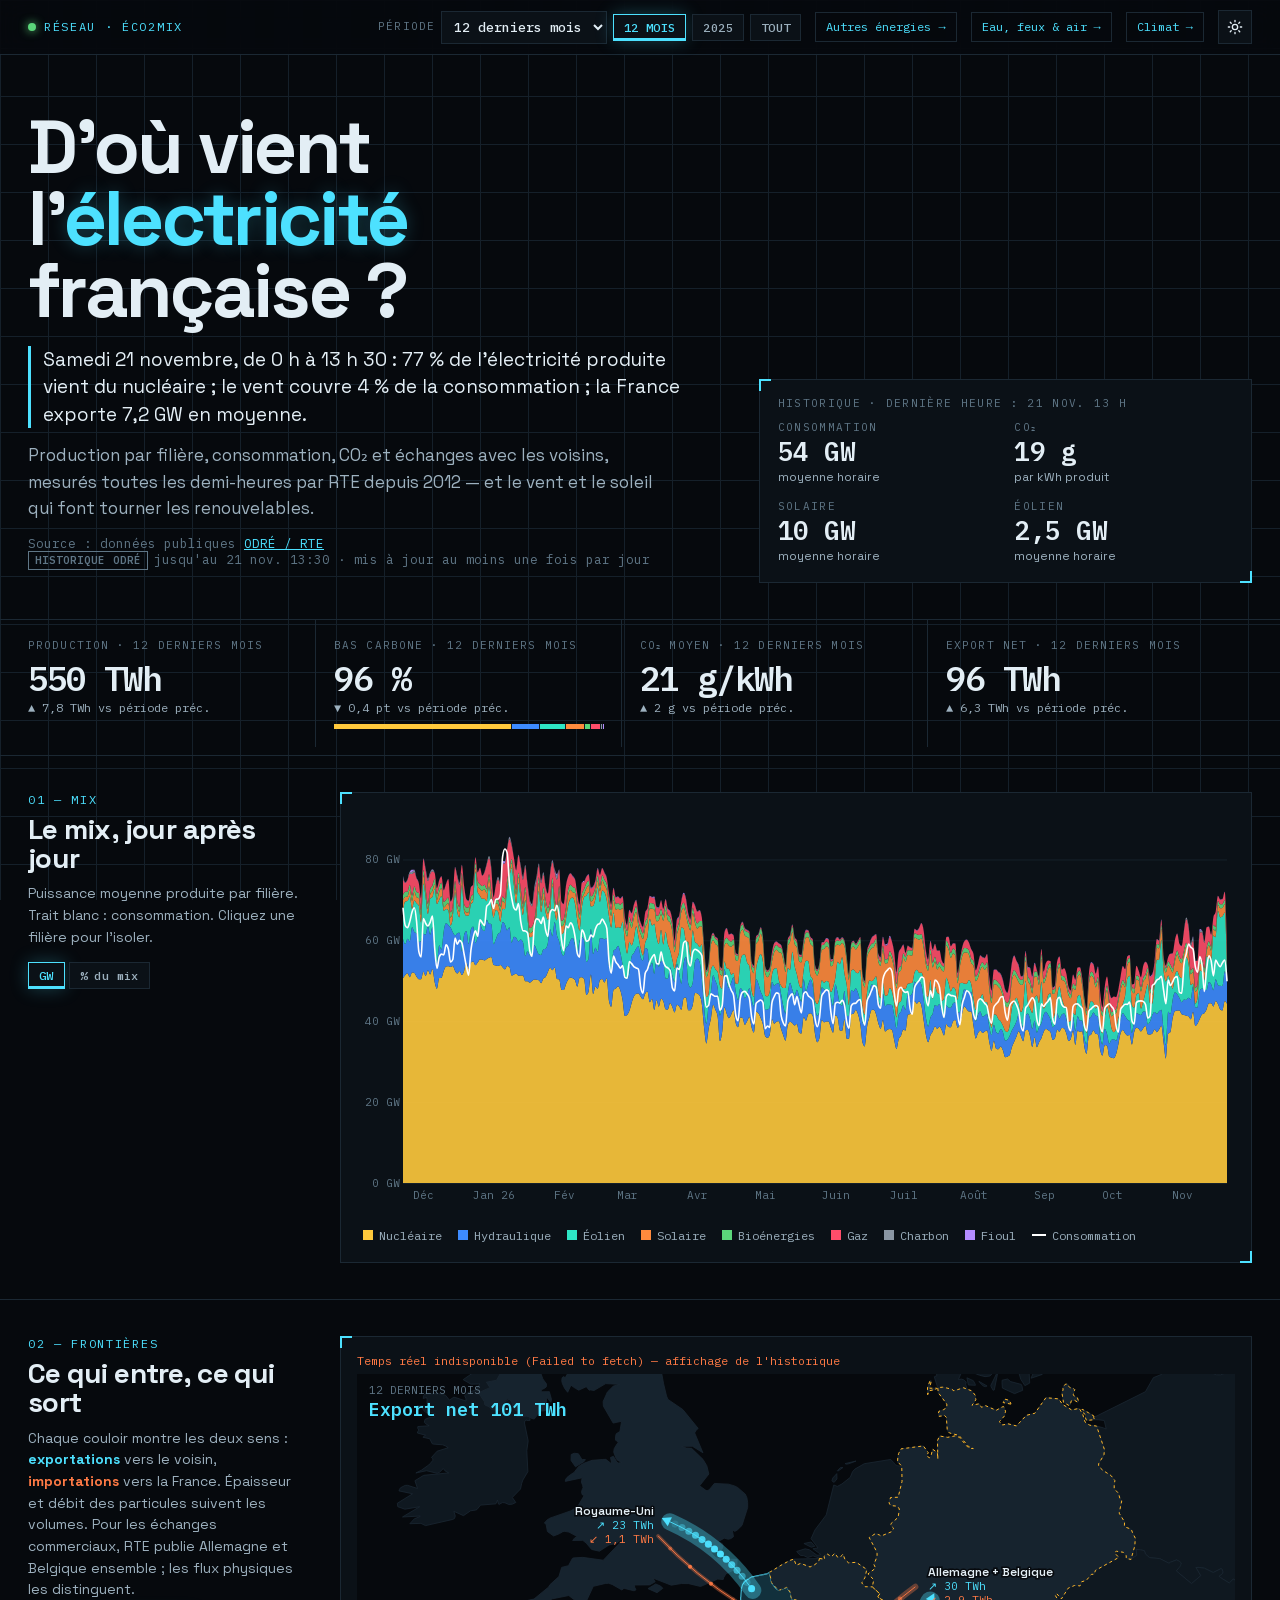
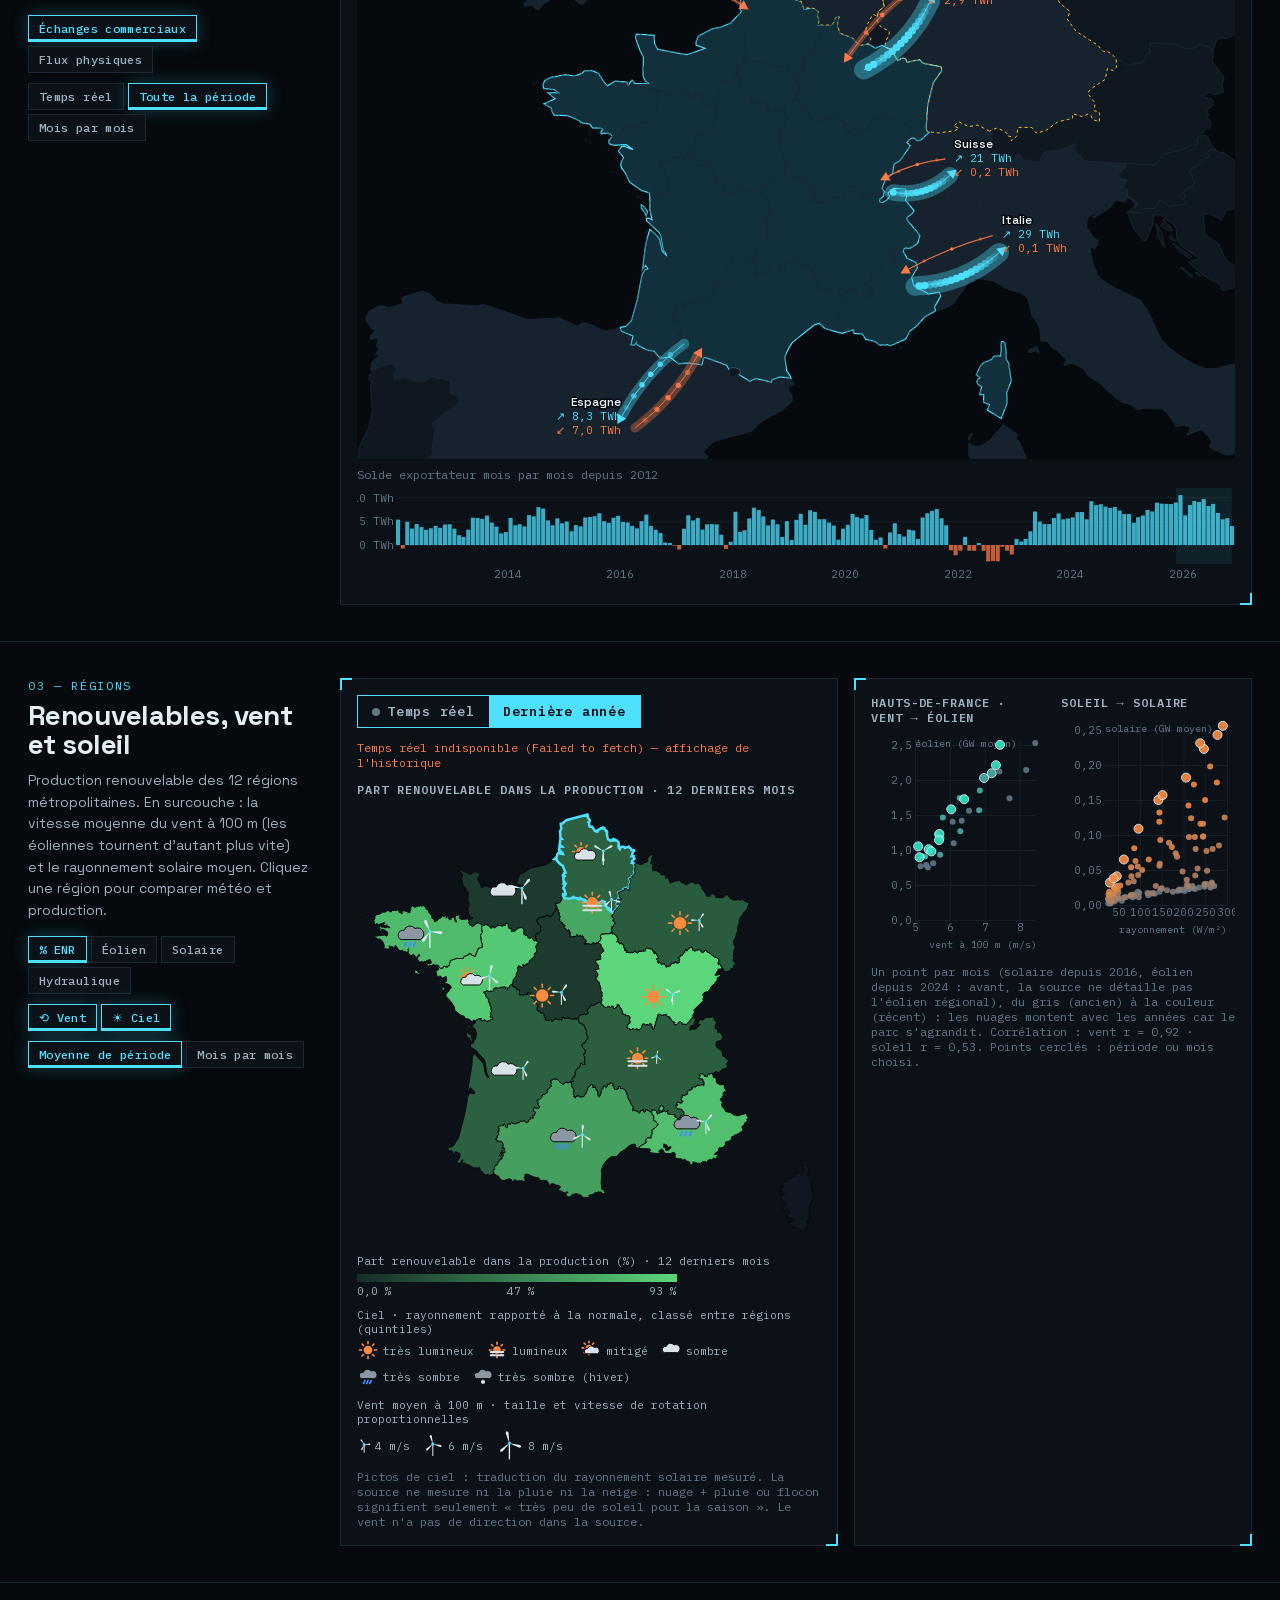
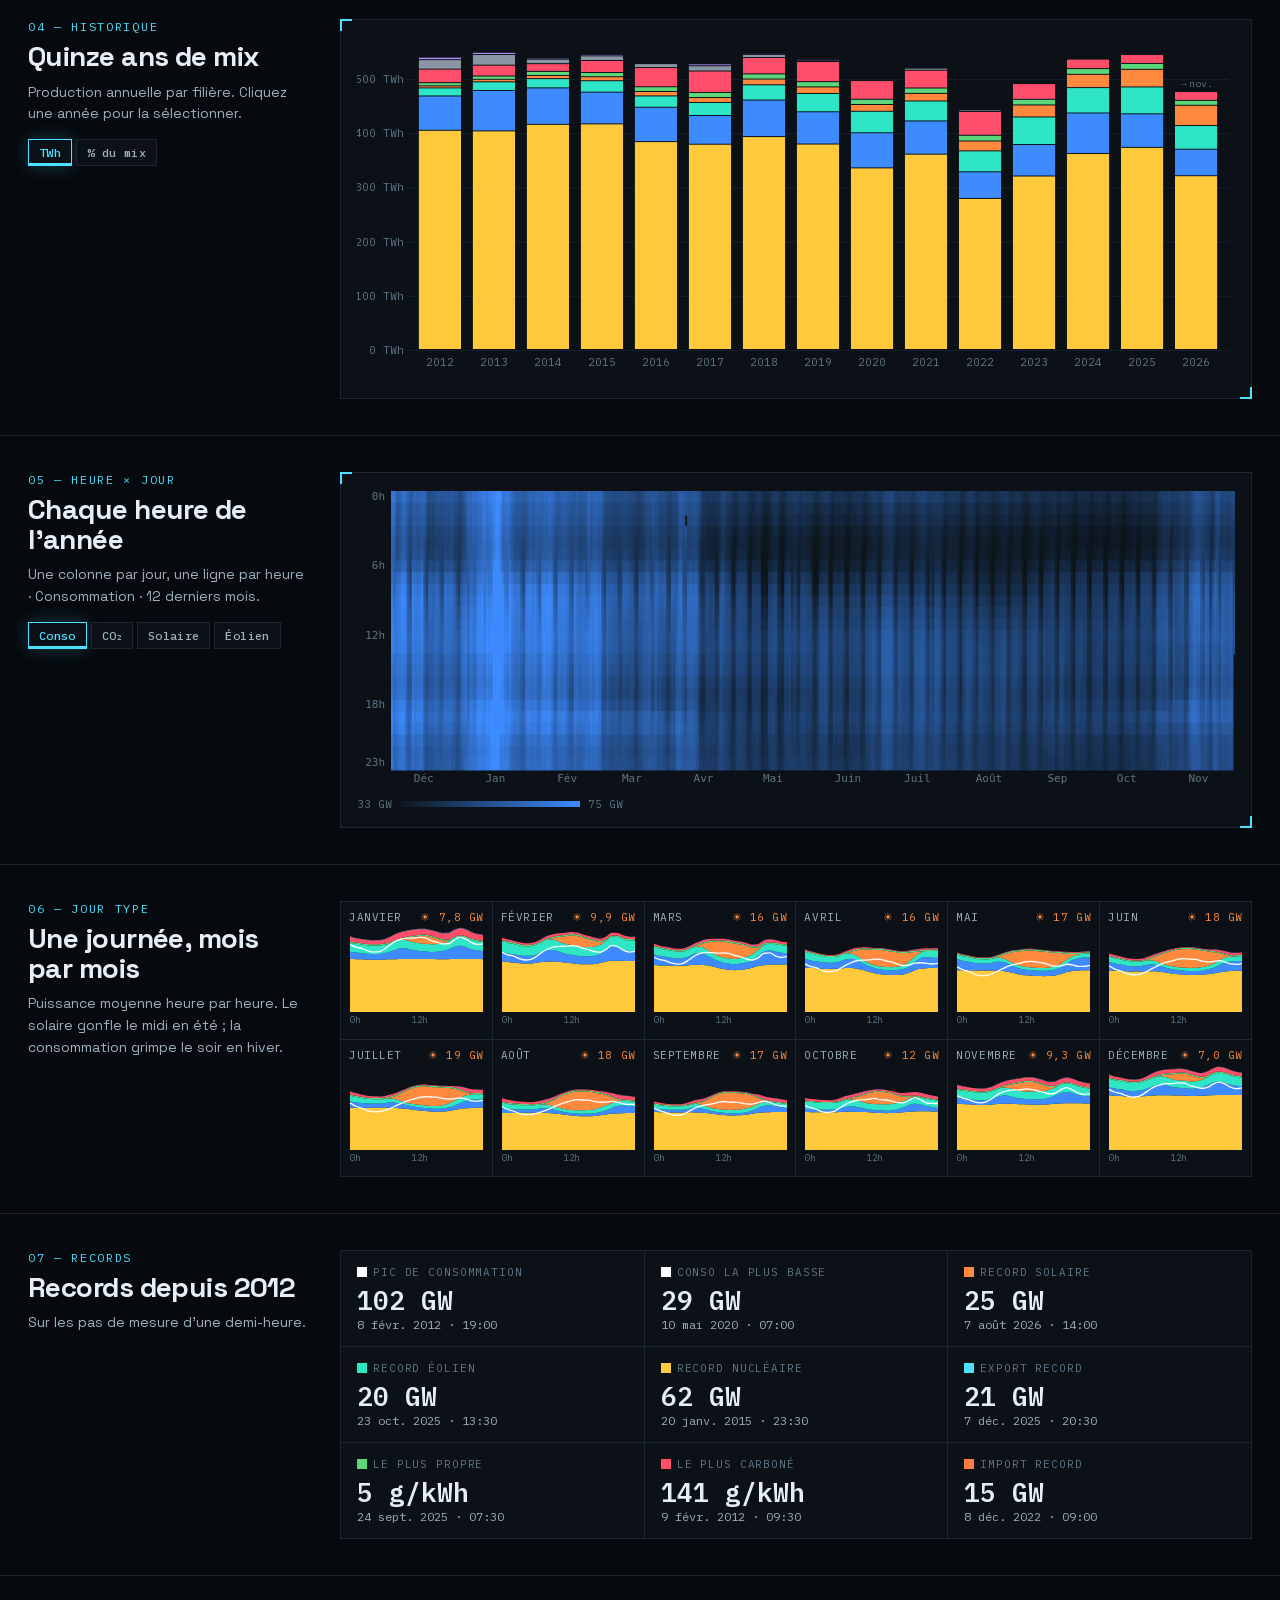
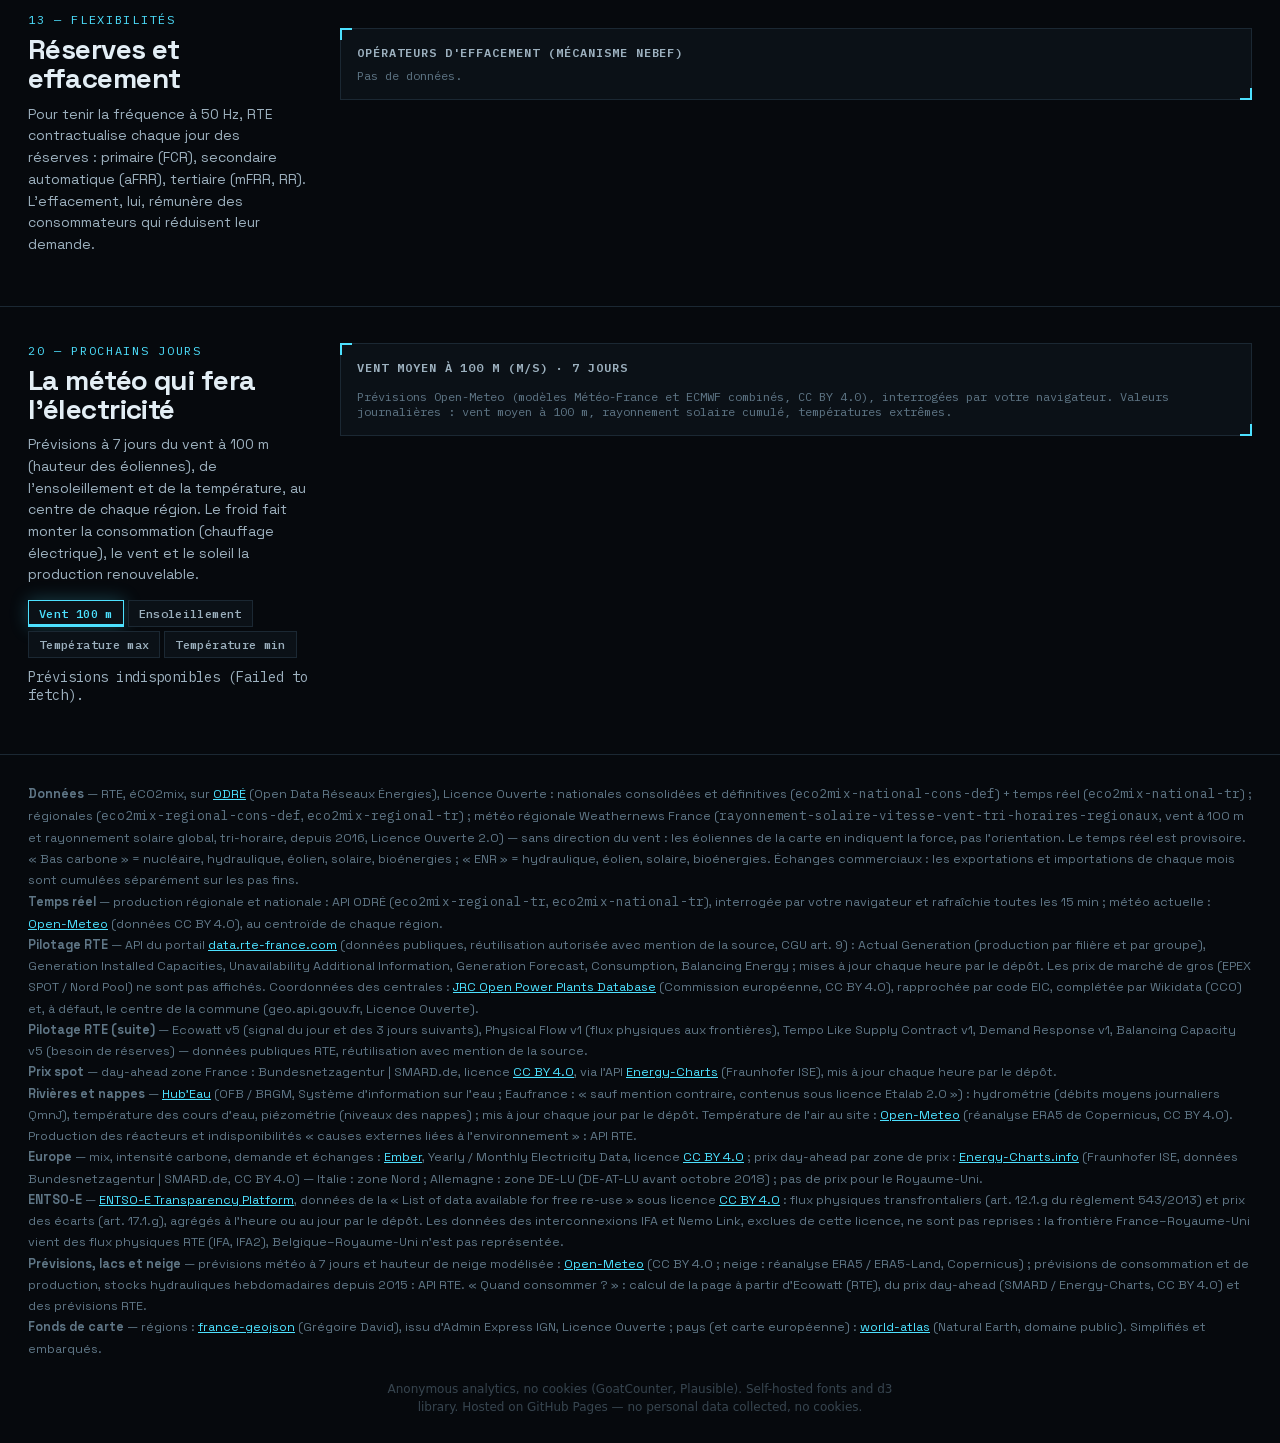
==== site/index.html @ 145f1bc2 "Données mises à jour (2026-11-21 13:37 UTC)" ====
<!doctype html>
<html lang="fr" data-theme="dark">
<head>
<meta charset="utf-8">
<meta name="viewport" content="width=device-width, initial-scale=1">
<title>Réseau électrique français</title>
<link rel="icon" href="favicon.svg" type="image/svg+xml">
<script src="vendor/d3.min.js"></script>
<script src="data.js?v=7fe26749be"></script>
<script src="geo.js"></script>
<script src="rte.js"></script>
<script src="prices.js"></script>
<script src="hubeau.js"></script>
<script src="europe.js"></script>
<script src="geo_europe.js"></script>
<script src="entsoe.js"></script>
<style>
/* Direction : salle de contrôle — sombre par défaut, accents lumineux, chiffres en mono */
:root, :root[data-theme="dark"] {
  color-scheme: dark;
  --bg: #06090d; --panel: #0b1117; --panel-2: #101921; --line: #1b2833; --grid: #15202a;
  --text: #e3eef5; --text-2: #9db1bf; --muted: #5f7686; --accent: #4de1ff; --accent-2: #ffb627;
  --exp: #4de1ff; --imp: #ff7a45; --glow: 0 0 18px rgba(77,225,255,.25);
  --land: #0f1820; --land-hi: #16232e; --france: #12303c; --sea: #06090d;
  --f-nucleaire: #ffc93c; --f-hydraulique: #3d8bff; --f-eolien: #2ee6c5; --f-solaire: #ff8a3d;
  --f-bioenergies: #5bd67a; --f-gaz: #ff4d6a; --f-charbon: #8a96a3; --f-fioul: #b48cff;
  --conso: #ffffff; --hm-0: #0d151c; --ok: #5bd67a; --cloud: #d9e2e8; --cloud-dark: #8b97a3;
}
:root[data-theme="light"] {
  color-scheme: light;
  --bg: #eef2f5; --panel: #ffffff; --panel-2: #f4f7f9; --line: #d3dce3; --grid: #e4eaef;
  --text: #0b1720; --text-2: #3b5162; --muted: #6f8597; --accent: #0077b6; --accent-2: #b97400;
  --exp: #0077b6; --imp: #d4541c; --glow: none;
  --land: #e3e9ee; --land-hi: #d6dfe6; --france: #cfe6f1; --sea: #eef2f5;
  --f-nucleaire: #d9a300; --f-hydraulique: #2563c9; --f-eolien: #11a58b; --f-solaire: #e8692a;
  --f-bioenergies: #2f9e55; --f-gaz: #d63a50; --f-charbon: #4b545c; --f-fioul: #8457c9;
  --conso: #0b1720; --hm-0: #f1f4f6; --ok: #2f9e55; --cloud: #8fa1ae; --cloud-dark: #56636e;
}
* { box-sizing: border-box; }
html { -webkit-text-size-adjust: 100%; }
body { margin: 0; background: var(--bg); color: var(--text); font: 15px/1.55 "Space Grotesk", system-ui, sans-serif;
  background-image: linear-gradient(var(--grid) 1px, transparent 1px), linear-gradient(90deg, var(--grid) 1px, transparent 1px);
  background-size: 48px 48px; background-attachment: fixed; }
.mono, .num { font-family: "IBM Plex Mono", ui-monospace, monospace; font-variant-numeric: tabular-nums; }
button { font: inherit; color: inherit; }
a { color: var(--accent); }

/* Barre de commande */
.bar { position: sticky; top: 0; z-index: 30; display: flex; align-items: center; gap: 14px; flex-wrap: wrap; padding: 10px 28px;
  background: color-mix(in srgb, var(--bg) 86%, transparent); backdrop-filter: blur(12px); border-bottom: 1px solid var(--line); }
.brand { font-family: "IBM Plex Mono", monospace; font-size: 12px; letter-spacing: .14em; text-transform: uppercase; color: var(--accent); display: flex; align-items: center; gap: 8px; margin-right: auto; }
.brand .dot { width: 8px; height: 8px; border-radius: 50%; background: var(--ok); box-shadow: 0 0 10px var(--ok); animation: pulse 2s infinite; }
@keyframes pulse { 50% { opacity: .35; } }
.ctl { display: flex; align-items: center; gap: 6px; flex-wrap: wrap; }
.ctl .lab { font-family: "IBM Plex Mono", monospace; font-size: 11px; color: var(--muted); text-transform: uppercase; letter-spacing: .1em; }
select { font: 500 13px "IBM Plex Mono", monospace; color: var(--text); background: var(--panel); border: 1px solid var(--line); padding: 6px 8px; border-radius: 0; }
.tab { border: 1px solid var(--line); background: var(--panel); padding: 5px 10px; cursor: pointer; font: 500 12px "IBM Plex Mono", monospace; color: var(--text-2); letter-spacing: .03em; }
.tab[aria-pressed="true"] { border-color: var(--accent); color: var(--accent); box-shadow: inset 0 -2px 0 var(--accent), var(--glow); }
.tab:disabled { opacity: .35; cursor: not-allowed; }
.icon-btn { border: 1px solid var(--line); background: var(--panel); width: 34px; height: 34px; cursor: pointer; display: grid; place-items: center; }

/* En-tête */
.hero { padding: 56px 28px 36px; max-width: 1400px; margin: 0 auto; display: grid; grid-template-columns: minmax(0, 1.4fr) minmax(0, 1fr); gap: 40px; align-items: end; }
h1 { font-weight: 700; font-size: clamp(36px, 6vw, 76px); line-height: .95; letter-spacing: -.035em; margin: 0 0 18px; }
h1 em { font-style: normal; color: var(--accent); text-shadow: var(--glow); }
.lede { color: var(--text-2); font-size: 17px; max-width: 640px; margin: 0; }
.source { font: 12.5px "IBM Plex Mono", monospace; color: var(--muted); margin-top: 14px; }
.phrase { font-size: 19px; line-height: 1.45; color: var(--text); max-width: 680px; margin: 0 0 14px; border-left: 3px solid var(--accent); padding-left: 12px; }
@media (max-width: 640px) { .phrase { font-size: 16px; } }
.tag { display: inline-block; font: 600 10.5px/1.6 "IBM Plex Mono", monospace; letter-spacing: .1em; text-transform: uppercase; padding: 0 6px; border: 1px solid currentColor; margin-right: 6px; }
.readout { border: 1px solid var(--line); background: var(--panel); padding: 16px 18px; position: relative; }
.readout::before, .readout::after, .panel::before, .panel::after { content: ""; position: absolute; width: 10px; height: 10px; border-color: var(--accent); border-style: solid; }
.readout::before, .panel::before { top: -1px; left: -1px; border-width: 2px 0 0 2px; }
.readout::after, .panel::after { bottom: -1px; right: -1px; border-width: 0 2px 2px 0; }
.readout .k { font: 11px "IBM Plex Mono", monospace; color: var(--muted); text-transform: uppercase; letter-spacing: .12em; }
.readout .rows { display: grid; grid-template-columns: repeat(2, minmax(0,1fr)); gap: 12px 18px; margin-top: 10px; }
.readout .v { font: 600 26px "IBM Plex Mono", monospace; letter-spacing: -.02em; }
.readout .s { font-size: 12px; color: var(--text-2); }

/* KPI */
.kpis { max-width: 1400px; margin: 0 auto; padding: 0 28px 8px; display: grid; grid-template-columns: repeat(4, minmax(0,1fr)); border-top: 1px solid var(--line); }
.kpi { padding: 18px 18px 18px 0; border-right: 1px solid var(--line); margin-right: 18px; min-width: 0; }
.kpi:last-child { border-right: none; }
.kpi .k { font: 11px "IBM Plex Mono", monospace; color: var(--muted); text-transform: uppercase; letter-spacing: .1em; }
.kpi .v { font: 600 34px "IBM Plex Mono", monospace; letter-spacing: -.03em; margin-top: 4px; }
.kpi .d { font: 12px "IBM Plex Mono", monospace; color: var(--text-2); }
.meter { height: 5px; background: var(--panel-2); margin-top: 8px; display: flex; gap: 1px; }

/* Sections pleine largeur */
section.band { border-top: 1px solid var(--line); }
.band-in { max-width: 1400px; margin: 0 auto; padding: 36px 28px; display: grid; grid-template-columns: 280px minmax(0, 1fr); gap: 32px; }
.side .no { font: 12px "IBM Plex Mono", monospace; color: var(--accent); letter-spacing: .14em; }
.side h2 { font-weight: 700; font-size: 28px; line-height: 1.05; letter-spacing: -.02em; margin: 8px 0 10px; }
.side p { color: var(--text-2); font-size: 14px; margin: 0 0 14px; }
.side .tabs { display: flex; flex-wrap: wrap; gap: 4px; margin-bottom: 10px; }
.panel { position: relative; border: 1px solid var(--line); background: var(--panel); padding: 16px; min-width: 0; }
svg text { fill: var(--text); }
.axis text { fill: var(--muted); font: 11px "IBM Plex Mono", monospace; }
.axis path, .axis line { stroke: var(--grid); }
.axis .domain { display: none; }
.legend { display: flex; flex-wrap: wrap; gap: 2px 4px; margin-top: 10px; }
.lg { display: inline-flex; align-items: center; gap: 6px; font: 12px "IBM Plex Mono", monospace; color: var(--text-2); border: none; background: none; padding: 3px 6px; cursor: pointer; }
.lg.dim { opacity: .3; }
.sw { width: 10px; height: 10px; flex: none; }
.sw.line { height: 2px; width: 14px; }
.tip { position: fixed; pointer-events: none; z-index: 100; background: var(--panel); border: 1px solid var(--accent); box-shadow: var(--glow), 0 8px 30px rgba(0,0,0,.35);
  padding: 10px 12px; font: 12px "IBM Plex Mono", monospace; min-width: 180px; max-width: 300px; opacity: 0; transition: opacity .1s; }
.tip .t { color: var(--muted); margin-bottom: 6px; text-transform: uppercase; letter-spacing: .06em; font-size: 11px; }
.tip .r { display: flex; justify-content: space-between; gap: 12px; padding: 1px 0; }
.tip .r .n { display: flex; align-items: center; gap: 6px; color: var(--text-2); white-space: nowrap; }
.tip .r b { color: var(--text); font-weight: 600; }
.tip .key { width: 10px; height: 10px; flex: none; }
.tip .big { font-size: 20px; font-weight: 600; color: var(--text); }
.tip hr { border: none; border-top: 1px solid var(--line); margin: 6px 0; }
canvas { display: block; width: 100%; cursor: crosshair; }
.scale { display: flex; align-items: center; gap: 8px; font: 11px "IBM Plex Mono", monospace; color: var(--muted); margin-top: 8px; }
.grad { width: 180px; height: 6px; }
.smalls { display: grid; grid-template-columns: repeat(6, minmax(0,1fr)); gap: 1px; background: var(--line); border: 1px solid var(--line); }
.small { background: var(--panel); padding: 8px; min-width: 0; }
.small .lab { font: 11px "IBM Plex Mono", monospace; color: var(--text-2); text-transform: uppercase; display: flex; justify-content: space-between; letter-spacing: .05em; }
.small .lab span { color: var(--f-solaire); }
.maps { display: grid; grid-template-columns: minmax(0, 1.25fr) minmax(0, 1fr); gap: 16px; }
.player { display: flex; align-items: center; gap: 10px; margin-top: 10px; }
.play { width: 34px; height: 34px; border: 1px solid var(--accent); background: transparent; color: var(--accent); cursor: pointer; display: grid; place-items: center; flex: none; }
input[type=range] { flex: 1; accent-color: var(--accent); min-width: 0; }
.mlabel { font: 600 16px "IBM Plex Mono", monospace; min-width: 120px; text-align: right; }
.livebar { display: flex; align-items: center; gap: 12px; flex-wrap: wrap; margin-bottom: 12px; }
.srcseg { display: inline-flex; border: 1px solid var(--accent); }
.srcseg button { border: none; background: transparent; padding: 7px 14px; cursor: pointer; font: 600 13px "IBM Plex Mono", monospace; color: var(--text-2); letter-spacing: .06em; display: inline-flex; align-items: center; gap: 7px; }
.srcseg button[aria-pressed="true"] { background: var(--accent); color: var(--bg); }
.ldot { width: 8px; height: 8px; border-radius: 50%; background: var(--muted); }
.srcseg .live-ok .ldot, .ldot.on { background: #ff3b3b; box-shadow: 0 0 8px #ff3b3b; animation: pulse 1.4s infinite; }
.lstatus { font: 11.5px "IBM Plex Mono", monospace; color: var(--muted); }
.lstatus.err { color: var(--imp); }
.maptitle { font: 600 12px "IBM Plex Mono", monospace; color: var(--text-2); text-transform: uppercase; letter-spacing: .08em; margin-bottom: 6px; }
.legends { display: grid; grid-template-columns: 1fr; gap: 10px; margin-top: 10px; }
.legends .lt { font: 11px "IBM Plex Mono", monospace; color: var(--text-2); }
.rgrad { height: 8px; max-width: 320px; margin-top: 6px; }
.rticks { display: flex; justify-content: space-between; max-width: 320px; font: 11px "IBM Plex Mono", monospace; color: var(--text-2); margin-top: 2px; }
.pictos { display: flex; flex-wrap: wrap; gap: 4px 12px; align-items: center; font: 11px "IBM Plex Mono", monospace; color: var(--text-2); margin-top: 4px; }
.pictos span { display: inline-flex; align-items: center; gap: 4px; }
.pcard h3 { font-size: 22px; margin: 2px 0 4px; letter-spacing: -.01em; }
.pcard .meta { font: 12px "IBM Plex Mono", monospace; color: var(--text-2); }
.pcard .glist { display: grid; gap: 2px; margin: 10px 0; font: 12px "IBM Plex Mono", monospace; }
.pcard .glist div { display: grid; grid-template-columns: 1fr auto auto; gap: 10px; padding: 3px 0; border-bottom: 1px solid var(--line); }
.pcard .ev { font: 12px "IBM Plex Mono", monospace; padding: 6px 0; border-bottom: 1px solid var(--line); }
.pcard .ev b.P { color: var(--accent); } .pcard .ev b.F { color: var(--imp); }
.pcard .evs { max-height: 260px; overflow: auto; }
.st-running { color: var(--ok); } .st-stopped { color: var(--muted); } .st-unavailable { color: var(--imp); }
.stat { font: 12px "IBM Plex Mono", monospace; color: var(--text-2); margin-top: 10px; display: grid; gap: 4px; }
.stat b { color: var(--text); font-size: 15px; }
.ecobar { max-width: 1400px; margin: 0 auto; padding: 4px 28px 18px; display: grid; grid-template-columns: 160px minmax(0, 1fr); gap: 8px 18px; align-items: start; }
.ecobar .ttl { font: 600 12px "IBM Plex Mono", monospace; color: var(--accent); letter-spacing: .12em; text-transform: uppercase; }
.ecobar .days { display: grid; gap: 3px; min-width: 0; }
.ecobar .day { display: grid; grid-template-columns: 92px minmax(0, 1fr) auto; gap: 10px; align-items: center; font: 11.5px "IBM Plex Mono", monospace; color: var(--text-2); }
.ecobar .cells { display: grid; grid-template-columns: repeat(24, minmax(0, 1fr)); gap: 1px; height: 14px; }
.ecobar .cells span { border-radius: 1px; }
.ecobar .pill { padding: 1px 8px; font-weight: 600; color: #04120a; white-space: nowrap; }
.ecobar .hist { grid-column: 2; font: 11px "IBM Plex Mono", monospace; color: var(--muted); }
.band-in > div { min-width: 0; }
.tcal { display: grid; grid-auto-flow: column; grid-template-rows: repeat(7, 1fr); gap: 2px; overflow-x: auto; padding-bottom: 4px; }
.tcal span { width: 11px; height: 11px; border-radius: 2px; }
.tcount { display: grid; grid-template-columns: repeat(3, minmax(0, 1fr)); gap: 1px; background: var(--line); border: 1px solid var(--line); margin-top: 12px; }
.tcount div { background: var(--panel); padding: 10px 12px; font: 12px "IBM Plex Mono", monospace; color: var(--text-2); }
.tcount b { display: block; font-size: 22px; color: var(--text); }
@media (max-width: 560px) { .ecobar { grid-template-columns: 1fr; padding: 4px 16px 16px; } .ecobar .hist { grid-column: 1; } .ecobar .day { grid-template-columns: 70px minmax(0, 1fr); } .ecobar .day .msg { display: none; } }
#flowToday { display: none; grid-template-columns: repeat(3, minmax(0, 1fr)); gap: 1px; background: var(--line); border: 1px solid var(--line); margin-top: 10px; }
#flowToday > div { background: var(--panel); padding: 8px; min-width: 0; }
#flowToday .lab { font: 11px "IBM Plex Mono", monospace; color: var(--text-2); display: flex; justify-content: space-between; gap: 6px; }
#flowToday .lab b { color: var(--text); }
@media (max-width: 560px) { #flowToday { grid-template-columns: repeat(2, minmax(0, 1fr)); } }
.flist { display: none; gap: 2px; margin-top: 8px; font-size: 12.5px; }
.flist div { display: grid; grid-template-columns: 1fr auto auto; gap: 10px; padding: 4px 0; border-bottom: 1px solid var(--line); }
.flist .exp { color: var(--exp); } .flist .imp { color: var(--imp); }
.corr { display: grid; grid-template-columns: 1fr 1fr; gap: 16px; }
.corr h3 { font: 600 12px "IBM Plex Mono", monospace; text-transform: uppercase; letter-spacing: .08em; color: var(--text-2); margin: 0 0 4px; }
.records { display: grid; grid-template-columns: repeat(3, minmax(0,1fr)); gap: 1px; background: var(--line); border: 1px solid var(--line); }
.rec { background: var(--panel); padding: 14px 16px; }
.rec .k { font: 11px "IBM Plex Mono", monospace; color: var(--muted); text-transform: uppercase; letter-spacing: .08em; display: flex; align-items: center; gap: 6px; }
.rec .v { font: 600 26px "IBM Plex Mono", monospace; margin-top: 4px; }
.rec .d { font: 12px "IBM Plex Mono", monospace; color: var(--text-2); }
.ptabs { display: flex; flex-wrap: wrap; gap: 3px; margin-bottom: 10px; }
.ptabs .tab { padding: 4px 7px; font-size: 11.5px; }
.chartlab { font: 11px "IBM Plex Mono", monospace; color: var(--text-2); margin: 10px 0 2px; display: flex; flex-wrap: wrap; gap: 4px 14px; }
.chartlab .sw { display: inline-block; vertical-align: middle; margin-right: 5px; }
.envlist { display: grid; gap: 2px; font: 12px "IBM Plex Mono", monospace; }
.envlist > div { display: grid; grid-template-columns: 120px minmax(0, 1fr) 70px; gap: 8px; align-items: center; padding: 2px 0; }
.envlist .ebar { height: 10px; background: var(--imp); }
.envlist > div.note { display: block; }
.envlist button { all: unset; cursor: pointer; color: var(--text-2); } .envlist button:hover { color: var(--accent); }
.clsleg { display: flex; flex-wrap: wrap; gap: 2px 10px; font: 11px "IBM Plex Mono", monospace; color: var(--text-2); margin-top: 8px; }
.clsleg span { display: inline-flex; align-items: center; gap: 5px; }
.eutable { width: 100%; border-collapse: collapse; font: 12px "IBM Plex Mono", monospace; }
.eutable th { text-align: right; color: var(--muted); font-weight: 500; padding: 4px 6px; border-bottom: 1px solid var(--line); white-space: nowrap; }
.eutable td { text-align: right; padding: 4px 6px; border-bottom: 1px solid var(--line); }
.eutable th:first-child, .eutable td:first-child { text-align: left; }
.eutable tr.fr td { color: var(--accent); font-weight: 600; }
.tscroll { overflow-x: auto; }
.netlist { display: grid; gap: 1px; font: 12px "IBM Plex Mono", monospace; max-height: 520px; overflow: auto; }
.netlist > div { display: grid; grid-template-columns: minmax(0, 1fr) 64px 78px; gap: 8px; align-items: center; padding: 3px 0; border-bottom: 1px solid var(--line); }
.netlist > div.fr { color: var(--accent); font-weight: 600; border-bottom: 1px solid var(--accent); }
.netlist .nb { height: 8px; justify-self: end; } .netlist .nb.ex { background: var(--exp); justify-self: start; } .netlist .nb.im { background: var(--imp); }
.netlist .nbw { display: grid; grid-template-columns: 1fr 1fr; gap: 0; }
.ecobar .wcells { display: grid; grid-template-columns: repeat(24, minmax(0, 1fr)); gap: 1px; }
.ecobar .wcells span { height: 18px; border-radius: 1px; position: relative; }
.ecobar .wcells span.best { outline: 2px solid var(--ok); outline-offset: -2px; }
.ecobar .whours { display: grid; grid-template-columns: repeat(24, minmax(0, 1fr)); font: 9.5px "IBM Plex Mono", monospace; color: var(--muted); }
.ecobar .wsum { font: 12px "IBM Plex Mono", monospace; color: var(--text-2); }
.ecobar .wsum b { color: var(--ok); } .ecobar .wsum i { font-style: normal; color: var(--imp); }
.fgrid { display: grid; gap: 1px; font: 11px "IBM Plex Mono", monospace; }
.fgrid > div { display: grid; grid-template-columns: 150px repeat(7, minmax(0, 1fr)); gap: 1px; }
.fgrid span { padding: 5px 4px; text-align: center; min-width: 0; overflow: hidden; white-space: nowrap; }
.fgrid .rl { text-align: left; color: var(--text-2); }
.fgrid .hd { color: var(--muted); }
.fgrid .nat { font-weight: 600; }
@media (max-width: 560px) { .fgrid > div { grid-template-columns: 88px repeat(7, minmax(0, 1fr)); } .fgrid span { padding: 4px 1px; font-size: 10px; } }
.snowgrid { display: grid; grid-template-columns: repeat(2, minmax(0, 1fr)); gap: 16px; }
@media (max-width: 560px) { .snowgrid { grid-template-columns: 1fr; } }
.navlink { font: 12px "IBM Plex Mono", monospace; color: var(--accent); text-decoration: none; border: 1px solid var(--line); padding: 6px 10px; white-space: nowrap; }
.navlink:hover { border-color: var(--accent); }
.note { font: 12px "IBM Plex Mono", monospace; color: var(--muted); margin-top: 8px; }
footer { max-width: 1400px; margin: 0 auto; padding: 28px; border-top: 1px solid var(--line); color: var(--muted); font-size: 12.5px; line-height: 1.7; }
@media (max-width: 1000px) {
  .band-in { grid-template-columns: minmax(0, 1fr); gap: 16px; } .band-in > * { min-width: 0; } .maps { grid-template-columns: 1fr; } .hero { grid-template-columns: 1fr; gap: 24px; }
  .kpis { grid-template-columns: repeat(2, minmax(0,1fr)); } .kpi:nth-child(2) { border-right: none; } .smalls { grid-template-columns: repeat(4, minmax(0,1fr)); }
  .records { grid-template-columns: repeat(2, minmax(0,1fr)); }
}
@media (max-width: 560px) {
  .bar { padding: 8px 16px; position: static; } .hero { padding: 32px 16px 24px; } .kpis { padding: 0 16px 8px; } .band-in { padding: 28px 16px; }
  .kpi .v { font-size: 24px; } .kpi { padding-right: 10px; margin-right: 10px; } .smalls { grid-template-columns: repeat(3, minmax(0,1fr)); }
  .records { grid-template-columns: 1fr; } .corr { grid-template-columns: 1fr; } .readout .v { font-size: 20px; } footer { padding: 24px 16px; }
}
@media (prefers-reduced-motion: reduce) { .brand .dot { animation: none; } }
</style>
<script data-goatcounter="https://ukraine-map.goatcounter.com/count" async src="https://gc.zgo.at/count.js"></script>
  <link rel="stylesheet" href="fonts.css">
</head>
<body>
<div class="bar">
  <div class="brand"><span class="dot"></span>Réseau · éCO2mix</div>
  <div class="ctl"><span class="lab">Période</span><select id="period" aria-label="Période"></select><span id="presets" class="ctl"></span></div>
  <a class="navlink" href="autres-energies.html">Autres énergies →</a>
  <a class="navlink" href="eau-feux-air.html">Eau, feux &amp; air →</a>
  <a class="navlink" href="climat.html">Climat →</a>
  <button class="icon-btn" id="theme" title="Thème clair / sombre" aria-label="Changer de thème">
    <svg width="16" height="16" viewBox="0 0 24 24" fill="none" stroke="currentColor" stroke-width="2" stroke-linecap="round"><circle cx="12" cy="12" r="4"/><path d="M12 2v2M12 20v2M4.9 4.9l1.4 1.4M17.7 17.7l1.4 1.4M2 12h2M20 12h2M4.9 19.1l1.4-1.4M17.7 6.3l1.4-1.4"/></svg>
  </button>
</div>

<header class="hero">
  <div>
    <h1>D'où vient l'<em>électricité</em> française&nbsp;?</h1>
    <p class="phrase" id="phrase" hidden></p>
    <p class="lede">Production par filière, consommation, CO₂ et échanges avec les voisins, mesurés toutes les demi-heures par RTE depuis 2012 — et le vent et le soleil qui font tourner les renouvelables.</p>
    <p class="source" id="source"></p>
  </div>
  <div class="readout" id="readout"></div>
</header>

<section class="kpis" id="kpis"></section>
<section class="ecobar" id="ecowatt"></section>
<section class="ecobar" id="whenUse"></section>

<section class="band"><div class="band-in">
  <div class="side"><div class="no">01 — MIX</div><h2>Le mix, jour après jour</h2>
    <p id="mixSub">Puissance moyenne produite par filière. Trait blanc&nbsp;: consommation. Cliquez une filière pour l'isoler.</p>
    <div class="tabs" id="mixMode"><button class="tab" data-v="abs" aria-pressed="true">GW</button><button class="tab" data-v="pct" aria-pressed="false">% du mix</button></div></div>
  <div class="panel"><div id="mix"></div><div class="legend" id="mixLegend"></div></div>
</div></section>

<section class="band"><div class="band-in">
  <div class="side"><div class="no">02 — FRONTIÈRES</div><h2>Ce qui entre, ce qui sort</h2>
    <p>Chaque couloir montre les deux sens&nbsp;: <b style="color:var(--exp)">exportations</b> vers le voisin, <b style="color:var(--imp)">importations</b> vers la France. Épaisseur et débit des particules suivent les volumes. Pour les échanges commerciaux, RTE publie Allemagne et Belgique ensemble&nbsp;; les flux physiques les distinguent.</p>
    <div class="tabs" id="flowSource"><button class="tab" data-v="commercial" aria-pressed="true">Échanges commerciaux</button><button class="tab" data-v="physical" aria-pressed="false">Flux physiques</button></div>
    <div class="tabs" id="flowMode"><button class="tab" data-v="live" aria-pressed="false" id="flowLiveTab"><span class="ldot"></span> Temps réel</button><button class="tab" data-v="period" aria-pressed="true">Toute la période</button><button class="tab" data-v="month" aria-pressed="false">Mois par mois</button></div></div>
  <div class="panel">
    <div class="lstatus" id="flowLiveStatus" style="margin-bottom:6px"></div>
    <div id="flowMap"></div><div id="flowList" class="flist"></div>
    <div id="flowToday"></div>
    <div class="player" id="flowPlayer"><button class="play" id="flowPlay" aria-label="Lecture">▶</button><input type="range" id="flowSlider" aria-label="Mois"><div class="mlabel" id="flowLabel"></div></div>
    <div class="note">Solde exportateur mois par mois depuis 2012</div><div id="exportTrend"></div>
  </div>
</div></section>

<section class="band"><div class="band-in">
  <div class="side"><div class="no">03 — RÉGIONS</div><h2>Renouvelables, vent et soleil</h2>
    <p>Production renouvelable des 12 régions métropolitaines. En surcouche&nbsp;: la vitesse moyenne du vent à 100&nbsp;m (les éoliennes tournent d'autant plus vite) et le rayonnement solaire moyen. Cliquez une région pour comparer météo et production.</p>
    <div class="tabs" id="regMetric"><button class="tab" data-v="ren" aria-pressed="true">% ENR</button><button class="tab" data-v="eolien" aria-pressed="false">Éolien</button><button class="tab" data-v="solaire" aria-pressed="false">Solaire</button><button class="tab" data-v="hydraulique" aria-pressed="false">Hydraulique</button></div>
    <div class="tabs" id="overlays"><button class="tab" data-v="wind" aria-pressed="true">⟲ Vent</button><button class="tab" data-v="sun" aria-pressed="true">☀ Ciel</button></div>
    <div class="tabs" id="regMode"><button class="tab" data-v="period" aria-pressed="true">Moyenne de période</button><button class="tab" data-v="month" aria-pressed="false">Mois par mois</button></div></div>
  <div class="maps">
    <div class="panel"><div class="livebar"><div class="srcseg" id="regSource"><button data-v="live" aria-pressed="false"><span class="ldot"></span>Temps réel</button><button data-v="year" aria-pressed="true" id="yearBtn">Dernière année</button></div><span class="lstatus" id="liveStatus"></span></div>
      <div class="maptitle" id="regTitle"></div><div id="regMap"></div>
      <div class="player" id="regPlayer"><button class="play" id="regPlay" aria-label="Lecture">▶</button><input type="range" id="regSlider" aria-label="Mois"><div class="mlabel" id="regLabel"></div></div>
      <div class="legends"><div><div class="lt" id="regLegendT"></div><div class="rgrad" id="regGrad"></div><div class="rticks"><span id="regMin"></span><span id="regMid"></span><span id="regMax"></span></div></div>
        <div id="skyLegend"></div><div id="windLegend"></div></div>
      <div class="note" id="regNote"></div></div>
    <div class="panel"><div class="corr"><div><h3 id="corrWindT">Vent → éolien</h3><div id="corrWind"></div></div><div><h3 id="corrSunT">Soleil → solaire</h3><div id="corrSun"></div></div></div>
      <div class="note" id="corrNote"></div></div>
  </div>
</div></section>

<section class="band"><div class="band-in">
  <div class="side"><div class="no">04 — HISTORIQUE</div><h2>Quinze ans de mix</h2><p>Production annuelle par filière. Cliquez une année pour la sélectionner.</p>
    <div class="tabs" id="yearMode"><button class="tab" data-v="abs" aria-pressed="true">TWh</button><button class="tab" data-v="pct" aria-pressed="false">% du mix</button></div></div>
  <div class="panel"><div id="years"></div></div>
</div></section>

<section class="band"><div class="band-in">
  <div class="side"><div class="no">05 — HEURE × JOUR</div><h2>Chaque heure de l'année</h2><p id="hmSub">Une colonne par jour, une ligne par heure.</p>
    <div class="tabs" id="hmMetric"><button class="tab" data-v="consommation" aria-pressed="true">Conso</button><button class="tab" data-v="taux_co2" aria-pressed="false">CO₂</button><button class="tab" data-v="solaire" aria-pressed="false">Solaire</button><button class="tab" data-v="eolien" aria-pressed="false">Éolien</button></div></div>
  <div class="panel"><canvas id="hm" height="300" role="img" aria-label="Carte de chaleur heure par jour"></canvas><div class="scale"><span id="hmMin"></span><div class="grad" id="hmGrad"></div><span id="hmMax"></span></div></div>
</div></section>

<section class="band"><div class="band-in">
  <div class="side"><div class="no">06 — JOUR TYPE</div><h2>Une journée, mois par mois</h2><p>Puissance moyenne heure par heure. Le solaire gonfle le midi en été&nbsp;; la consommation grimpe le soir en hiver.</p></div>
  <div class="smalls" id="smalls"></div>
</div></section>

<section class="band"><div class="band-in">
  <div class="side"><div class="no">07 — RECORDS</div><h2>Records depuis 2012</h2><p>Sur les pas de mesure d'une demi-heure.</p></div>
  <div class="records" id="records"></div>
</div></section>

<div id="rteBlock">
<section class="band"><div class="band-in">
  <div class="side"><div class="no">08 — CENTRALES</div><h2>Les grands groupes, en ce moment</h2>
    <p>Tous les sites d'au moins 100&nbsp;MW. Pictogramme et couleur&nbsp;: filière&nbsp;; taille&nbsp;: puissance installée du site&nbsp;; anneau&nbsp;: un segment par tranche, <b style="color:var(--ok)">en production</b>, <b style="color:var(--muted)">à l'arrêt</b> ou <b style="color:var(--imp)">indisponible</b>. Cliquez un site pour sa fiche.</p>
    <div class="tabs" id="plantFilter"></div><p class="note" id="plantStamp"></p></div>
  <div class="maps"><div class="panel"><div id="plantMap"></div><div class="pictos" id="plantLegend"></div></div>
    <div class="panel" id="plantCard"></div></div>
</div></section>

<section class="band"><div class="band-in">
  <div class="side"><div class="no">09 — INDISPONIBILITÉS</div><h2>Arrêts du parc</h2>
    <p>Chaque ligne est un réacteur nucléaire&nbsp;: les barres montrent les périodes d'indisponibilité déclarées par l'exploitant, <b style="color:var(--accent)">programmées</b> (maintenance, rechargement) ou <b style="color:var(--imp)">fortuites</b> (pannes). Plus la barre est opaque, plus la part de puissance perdue est grande.</p>
    <div class="tabs" id="unavWin"><button class="tab" data-v="180" aria-pressed="false">±6 mois</button><button class="tab" data-v="90" aria-pressed="true">±3 mois</button><button class="tab" data-v="30" aria-pressed="false">±1 mois</button></div></div>
  <div><div class="panel"><div id="unavFrise"></div></div>
    <div class="panel" style="margin-top:16px"><div class="maptitle">Puissance indisponible totale (GW) · tous moyens de production déclarés</div><div id="unavTotal"></div><div class="legend" id="unavLegend"></div></div>
    <div class="panel" style="margin-top:16px"><div class="maptitle">Stocks hydrauliques (lacs et réservoirs, TWh) · relevé du lundi</div><div id="water"></div></div></div>
</div></section>

<section class="band"><div class="band-in">
  <div class="side"><div class="no">10 — PRÉVU / RÉALISÉ</div><h2>Ce que RTE avait prévu</h2>
    <p>Prévisions de la veille (J-1) et du jour même (intrajournalier) comparées au réalisé, heure par heure. En bas&nbsp;: l'erreur de la prévision de la veille.</p>
    <div class="tabs" id="fcSeries"><button class="tab" data-v="conso" aria-pressed="true">Consommation</button><button class="tab" data-v="wind" aria-pressed="false">Éolien</button><button class="tab" data-v="solar" aria-pressed="false">Solaire</button></div>
    <div class="tabs" id="fcWin"><button class="tab" data-v="3" aria-pressed="false">3 j</button><button class="tab" data-v="14" aria-pressed="true">14 j</button><button class="tab" data-v="60" aria-pressed="false">60 j</button><button class="tab" data-v="120" aria-pressed="false">120 j</button></div>
    <div id="fcStats"></div></div>
  <div class="panel"><div id="fcChart"></div><div id="fcErr"></div><div class="legend" id="fcLegend"></div></div>
</div></section>

<section class="band"><div class="band-in">
  <div class="side"><div class="no">11 — AJUSTEMENT</div><h2>Équilibrer à chaque instant</h2>
    <p>Quand la production et la consommation s'écartent, RTE active des réserves&nbsp;: <b style="color:var(--exp)">à la hausse</b> (produire plus) ou <b style="color:var(--imp)">à la baisse</b>. En haut&nbsp;: le déséquilibre du système&nbsp;; au milieu&nbsp;: les volumes activés&nbsp;; en bas&nbsp;: les prix marginaux d'activation.</p>
    <div class="tabs" id="beWin"><button class="tab" data-v="3" aria-pressed="false">3 j</button><button class="tab" data-v="14" aria-pressed="true">14 j</button><button class="tab" data-v="60" aria-pressed="false">60 j</button><button class="tab" data-v="120" aria-pressed="false">120 j</button></div>
    <div id="beStats"></div></div>
  <div class="panel"><div id="beImb"></div><div id="beVol"></div><div id="bePrice"></div></div>
</div></section>
</div>

<section class="band" id="tempoBlock"><div class="band-in">
  <div class="side"><div class="no">12 — TEMPO</div><h2>Jours bleus, blancs, rouges</h2>
    <p>Le calendrier des offres de type Tempo, fixé chaque jour par RTE pour le lendemain (publié vers 10&nbsp;h&nbsp;40)&nbsp;: les jours rouges et blancs tombent quand le système est le plus tendu. Saison du 1<sup>er</sup> septembre au 31 août.</p>
    <div class="tabs" id="tempoSeason"></div></div>
  <div><div class="panel"><div class="maptitle" id="tempoTitle"></div><div class="tcal" id="tempoCal"></div><div class="tcount" id="tempoCount"></div></div>
    <div class="panel" style="margin-top:16px"><div class="maptitle">Consommation et prix moyens selon la couleur du jour</div><div id="tempoCmp"></div><div class="note" id="tempoNote"></div></div></div>
</div></section>

<section class="band" id="flexBlock"><div class="band-in">
  <div class="side"><div class="no">13 — FLEXIBILITÉS</div><h2>Réserves et effacement</h2>
    <p>Pour tenir la fréquence à 50&nbsp;Hz, RTE contractualise chaque jour des réserves&nbsp;: primaire (FCR), secondaire automatique (aFRR), tertiaire (mFRR, RR). L'effacement, lui, rémunère des consommateurs qui réduisent leur demande.</p></div>
  <div><div class="panel" id="resPanel"><div class="maptitle">Besoin de réserves contractualisées par RTE (MW, moyenne journalière)</div><div id="resChart"></div><div class="legend" id="resLegend"></div><div class="note" id="resNote"></div></div>
    <div class="panel" style="margin-top:16px"><div class="maptitle">Opérateurs d'effacement (mécanisme NEBEF)</div><div id="drBox"></div></div></div>
</div></section>

<section class="band" id="priceBlock"><div class="band-in">
  <div class="side"><div class="no">14 — PRIX</div><h2>Le prix de l'électricité, heure par heure</h2>
    <p>Prix spot de la veille pour le lendemain (day-ahead), zone France. Bande&nbsp;: minimum et maximum de chaque jour&nbsp;; trait&nbsp;: moyenne mensuelle. La crise de 2022 écrase tout le reste&nbsp;: changez l'échelle pour lire les années calmes.</p>
    <div class="tabs" id="prScale"><button class="tab" data-v="lin" aria-pressed="true">Linéaire</button><button class="tab" data-v="cap" aria-pressed="false">Plafond 300 €</button></div>
    <p class="note" id="prSource"></p></div>
  <div>
    <div class="panel"><div id="prHist"></div></div>
    <div class="maps" style="margin-top:16px">
      <div class="panel"><div class="maptitle" id="prDayT"></div><div id="prDay"></div></div>
      <div class="panel"><div class="maptitle">Heures à prix négatif par an</div><div id="prNeg"></div></div>
    </div>
    <div class="maps" style="margin-top:16px">
      <div class="panel"><div class="maptitle">Profil journalier moyen (€/MWh, heure de Paris)</div><div class="tabs" id="prYear"></div><div id="prProf"></div><div class="legend" id="prProfLg"></div></div>
      <div class="panel"><div class="maptitle">Prix du jour face au mix (un point par jour)</div>
        <div class="tabs" id="prX"><button class="tab" data-v="ren" aria-pressed="true">% renouvelable</button><button class="tab" data-v="exp" aria-pressed="false">Exportations nettes</button><button class="tab" data-v="nuc" aria-pressed="false">Nucléaire</button></div>
        <div id="prScatter"></div><div class="note" id="prScatterNote"></div></div>
    </div>
  </div>
</div></section>

<section class="band" id="riverBlock"><div class="band-in">
  <div class="side"><div class="no">15 — RIVIÈRES</div><h2>Chaleur des rivières et nucléaire</h2>
    <p>Les centrales de bord de rivière prélèvent de l'eau pour se refroidir et la rejettent réchauffée. Quand le débit baisse et que l'eau chauffe, leurs autorisations de rejet les obligent à réduire la puissance, voire à s'arrêter. Ici, au fil de l'été&nbsp;: la production de la centrale, le débit du cours d'eau comparé aux années précédentes, et la chaleur.</p>
    <div class="ptabs" id="rvPlant"></div><div class="tabs" id="rvYear"></div>
    <div class="stat" id="rvStats"></div></div>
  <div><div class="panel"><div class="maptitle" id="rvTitle"></div>
      <div class="chartlab" id="rvLabP"></div><div id="rvProd"></div>
      <div class="chartlab" id="rvLabF"></div><div id="rvFlow"></div>
      <div class="chartlab" id="rvLabT"></div><div id="rvTemp"></div>
      <div class="note" id="rvNote"></div></div>
    <div class="panel" style="margin-top:16px"><div class="maptitle" id="envTitle"></div><div class="envlist" id="envList"></div><div class="note" id="envNote"></div></div></div>
</div></section>

<section class="band" id="nappeBlock"><div class="band-in">
  <div class="side"><div class="no">16 — NAPPES</div><h2>Les nappes phréatiques, mois par mois</h2>
    <p>Un piézomètre par département&nbsp;: le plus long encore en service. Chaque point compare le niveau moyen du mois à tous les mêmes mois de sa chronique&nbsp;: <b>très bas</b> s'il fait partie des 10&nbsp;% les plus bas, <b>autour de la normale</b> entre 40 et 60&nbsp;%, etc.</p>
    <div class="player"><button class="play" id="npPlay" aria-label="Lecture">▶</button><input type="range" id="npSlider" min="0" max="0" value="0" aria-label="Mois"><span class="mlabel" id="npLabel"></span></div>
    <div class="clsleg" id="npLegend"></div>
    <p class="note" id="npMethod">Méthode&nbsp;: rang centile du niveau moyen mensuel parmi les valeurs du même mois calendaire de la chronique de la station (au moins 10&nbsp;années), en sept classes calquées sur les bulletins du BRGM. Ce n'est pas l'indicateur piézométrique standardisé (IPS) officiel.</p></div>
  <div><div class="maps"><div class="panel"><div id="npMap"></div></div>
      <div class="panel"><div class="maptitle" id="npStTitle"></div><div id="npChron"></div><div class="note" id="npStNote"></div></div></div>
    <div class="panel" style="margin-top:16px"><div class="maptitle">Part des piézomètres dans chaque classe, mois par mois · cliquez pour choisir le mois</div><div id="npFrise"></div></div></div>
</div></section>

<section class="band" id="euBlock"><div class="band-in">
  <div class="side"><div class="no">17 — EUROPE</div><h2>La France et ses voisins</h2>
    <p>Le nucléaire et l'hydraulique donnent à la France une des électricités les moins carbonées d'Europe. Mix de production, intensité carbone et prix de gros comparés avec les pays voisins.</p>
    <div class="tabs" id="euMetric"><button class="tab" data-v="co2" aria-pressed="true">gCO₂/kWh</button><button class="tab" data-v="low" aria-pressed="false">% bas carbone</button><button class="tab" data-v="ren" aria-pressed="false">% renouvelable</button><button class="tab" data-v="price" aria-pressed="false">Prix</button></div>
    <div class="tabs" id="euYear"></div>
    <p class="note" id="euSource"></p></div>
  <div><div class="maps"><div class="panel"><div class="maptitle" id="euMapT"></div><div id="euMap"></div></div>
      <div class="panel"><div class="maptitle" id="euMixT"></div><div id="euMix"></div><div class="legend" id="euMixLg"></div></div></div>
    <div class="maps" style="margin-top:16px">
      <div class="panel"><div class="maptitle">Intensité carbone de la production (gCO₂/kWh, annuelle) · cliquez un pays de la légende</div><div id="euCo2"></div><div class="legend" id="euCo2Lg"></div></div>
      <div class="panel"><div class="maptitle">Prix day-ahead moyen mensuel (€/MWh)</div><div id="euPrice"></div><div class="legend" id="euPriceLg"></div></div></div>
    <div class="panel" style="margin-top:16px"><div class="maptitle">Prix day-ahead moyens comparés</div><div class="tscroll"><table class="eutable" id="euPriceTable"></table></div><div class="note" id="euPriceNote"></div></div></div>
</div></section>

<section class="band" id="gridBlock"><div class="band-in">
  <div class="side"><div class="no">18 — RÉSEAU EUROPÉEN</div><h2>Le réseau européen, heure par heure</h2>
    <p>Flux physiques mesurés sur les lignes entre pays&nbsp;: chaque flèche va du pays qui envoie vers celui qui reçoit, sa largeur suit la puissance. Couleur des pays&nbsp;: <b style="color:var(--exp)">exportateur net</b> ou <b style="color:var(--imp)">importateur net</b> sur les frontières suivies.</p>
    <div class="tabs" id="gridMode"><button class="tab" data-v="last" aria-pressed="true">Dernière heure</button><button class="tab" data-v="24" aria-pressed="false">Moyenne 24 h</button><button class="tab" data-v="168" aria-pressed="false">7 jours</button><button class="tab" data-v="hist" aria-pressed="false">Historique</button></div>
    <div class="player" id="gridPlayer" style="display:none"><button class="play" id="gridPlay" aria-label="Lecture">▶</button><input type="range" id="gridSlider" min="0" max="0" value="0" aria-label="Jour"><span class="mlabel" id="gridLabel"></span></div>
    <p class="note" id="gridStamp"></p></div>
  <div><div class="maps"><div class="panel"><div id="gridMap"></div></div>
      <div class="panel"><div class="maptitle" id="gridListT">Solde net par pays (MW)</div><div class="netlist" id="gridList"></div></div></div>
    <div class="panel" style="margin-top:16px"><div class="maptitle">Solde physique de la France par frontière, 10 derniers jours (MW, &gt; 0 = export)</div><div id="gridFr"></div><div class="legend" id="gridFrLg"></div></div>
    <div class="panel" style="margin-top:16px"><div class="maptitle">Solde physique journalier de la France depuis le début de l'historique (MW moyens, hors Royaume-Uni)</div><div id="gridFrHist"></div><div class="note" id="gridNote"></div></div></div>
</div></section>

<section class="band" id="imbBlock"><div class="band-in">
  <div class="side"><div class="no">19 — PRIX DES ÉCARTS</div><h2>Le prix du dernier moment</h2>
    <p>Chaque quart d'heure, les acteurs dont la production ou la consommation s'écarte de leur programme règlent cet écart à RTE au <b>prix des écarts</b>, calculé sur le coût de l'énergie d'ajustement réellement activée. C'est ce qui se rapproche le plus d'un prix «&nbsp;temps réel&nbsp;» de l'électricité. En France, l'excédent et le déficit ont chacun leur prix.</p>
    <div class="stat" id="imbStats"></div></div>
  <div><div class="panel"><div class="maptitle">Horizon des prix · France · €/MWh au quart d'heure</div><div id="imbHorizon"></div><div class="legend" id="imbHzLg"></div>
      <div class="note">Il n'existe pas de courbe forward publique gratuite (marché à terme EEX payant)&nbsp;; demain est l'horizon le plus lointain des prix publics. Day-ahead&nbsp;: SMARD / Energy-Charts (CC BY 4.0), publié vers 13&nbsp;h pour le lendemain. Échelle bornée aux centiles 1–99&nbsp;% : les pics isolés sont écrêtés.</div></div>
    <div class="maps" style="margin-top:16px">
      <div class="panel"><div class="maptitle">Prix des écarts et day-ahead, moyennes journalières (France)</div><div id="imbDaily"></div><div class="legend" id="imbDailyLg"></div></div>
      <div class="panel"><div class="maptitle">7 derniers jours, zone par zone</div><div class="tscroll"><table class="eutable" id="imbTable"></table></div><div class="note" id="imbNote"></div></div></div></div>
</div></section>

<section class="band" id="fcBlock"><div class="band-in">
  <div class="side"><div class="no">20 — PROCHAINS JOURS</div><h2>La météo qui fera l'électricité</h2>
    <p>Prévisions à 7 jours du vent à 100&nbsp;m (hauteur des éoliennes), de l'ensoleillement et de la température, au centre de chaque région. Le froid fait monter la consommation (chauffage électrique), le vent et le soleil la production renouvelable.</p>
    <div class="tabs" id="fcMetric"><button class="tab" data-v="wind" aria-pressed="true">Vent 100 m</button><button class="tab" data-v="sun" aria-pressed="false">Ensoleillement</button><button class="tab" data-v="tmax" aria-pressed="false">Température max</button><button class="tab" data-v="tmin" aria-pressed="false">Température min</button></div>
    <p class="note" id="fcwStatus"></p></div>
  <div><div class="panel"><div class="maptitle" id="fcwTitle"></div><div class="fgrid" id="fcwGrid"></div><div class="note">Prévisions Open-Meteo (modèles Météo-France et ECMWF combinés, CC BY 4.0), interrogées par votre navigateur. Valeurs journalières&nbsp;: vent moyen à 100&nbsp;m, rayonnement solaire cumulé, températures extrêmes.</div></div>
    <div class="panel" style="margin-top:16px"><div class="maptitle">Ce que RTE prévoit pour demain (prévision de la veille, J-1)</div><div id="fcRte"></div><div class="legend" id="fcRteLg"></div><div class="stat" id="fcRteStats"></div></div></div>
</div></section>

<section class="band" id="lakeBlock"><div class="band-in">
  <div class="side"><div class="no">21 — LACS ET NEIGE</div><h2>L'eau en réserve</h2>
    <p>Les lacs de barrage stockent l'énergie hydraulique de l'année&nbsp;: ils se remplissent à la fonte des neiges, au printemps, et se vident en hiver, quand l'électricité vaut le plus. Le stock de cette année comparé aux années depuis 2015, puis la neige qui alimentera les prochains remplissages.</p>
    <div class="stat" id="lakeStats"></div></div>
  <div><div class="panel"><div class="maptitle">Stock des réservoirs hydrauliques (TWh, relevé hebdomadaire RTE)</div><div id="lakeChart"></div><div class="legend" id="lakeLg"></div></div>
    <div class="panel" style="margin-top:16px"><div class="maptitle">Hauteur de neige modélisée, hiver en cours face aux hivers depuis 2015-2016 (cm)</div><div class="snowgrid" id="snowGrid"></div>
      <div class="note">Open-Meteo, réanalyse ERA5 / ERA5-Land de Copernicus (CC BY 4.0)&nbsp;: hauteur de neige moyenne d'une maille d'une dizaine de kilomètres, à l'altitude de la maille. Ce n'est pas une mesure de station&nbsp;; elle sert à comparer les hivers.</div></div></div>
</div></section>

<section class="band" id="co2Block"><div class="band-in">
  <div class="side"><div class="no">22 — CO₂ EN EUROPE</div><h2>Le CO₂ de chaque kWh, pays par pays</h2>
    <p>Intensité carbone de la production d'électricité (émissions directes des centrales ÷ production) mois par mois dans toute l'Europe, et la France en temps réel.</p>
    <div class="player"><button class="play" id="co2Play" aria-label="Lecture">▶</button><input type="range" id="co2Slider" min="0" max="0" value="0" aria-label="Mois"><span class="mlabel" id="co2Label"></span></div>
    <div class="stat" id="co2Live"></div>
    <p class="note">Europe&nbsp;: Ember, Monthly Electricity Data (CC BY 4.0), publié avec un à trois mois de décalage. France en temps réel&nbsp;: éCO2mix (RTE, <span class="mono">eco2mix-national-tr</span>), estimation des émissions directes du parc. Les deux sources comptent les émissions directes, pas le cycle de vie.</p></div>
  <div><div class="maps"><div class="panel"><div id="co2Map"></div></div>
      <div class="panel"><div class="maptitle" id="co2CmpT">France : éCO2mix face à Ember (gCO₂/kWh, moyenne mensuelle)</div><div id="co2Cmp"></div><div class="legend" id="co2CmpLg"></div><div class="note" id="co2CmpNote"></div></div></div>
    <div class="panel" style="margin-top:16px"><div class="maptitle">France, 7 derniers jours au quart d'heure (gCO₂/kWh, éCO2mix temps réel)</div><div id="co2Week"></div><div class="note" id="co2WeekNote"></div></div></div>
</div></section>

<footer>
  <b>Données</b> — RTE, éCO2mix, sur <a href="https://odre.opendatasoft.com" target="_blank" rel="noopener">ODRÉ</a> (Open Data Réseaux Énergies), Licence Ouverte&nbsp;: nationales consolidées et définitives (<span class="mono">eco2mix-national-cons-def</span>) + temps réel (<span class="mono">eco2mix-national-tr</span>)&nbsp;; régionales (<span class="mono">eco2mix-regional-cons-def</span>, <span class="mono">eco2mix-regional-tr</span>)&nbsp;;
  météo régionale Weathernews France (<span class="mono">rayonnement-solaire-vitesse-vent-tri-horaires-regionaux</span>, vent à 100&nbsp;m et rayonnement solaire global, tri-horaire, depuis 2016, Licence Ouverte 2.0) — sans direction du vent&nbsp;: les éoliennes de la carte en indiquent la force, pas l'orientation.
  Le temps réel est provisoire. « Bas carbone » = nucléaire, hydraulique, éolien, solaire, bioénergies&nbsp;; « ENR » = hydraulique, éolien, solaire, bioénergies. Échanges commerciaux&nbsp;: les exportations et importations de chaque mois sont cumulées séparément sur les pas fins.<br>
  <b>Temps réel</b> — production régionale et nationale : API ODRÉ (<span class="mono">eco2mix-regional-tr</span>, <span class="mono">eco2mix-national-tr</span>), interrogée par votre navigateur et rafraîchie toutes les 15 min&nbsp;; météo actuelle&nbsp;: <a href="https://open-meteo.com" target="_blank" rel="noopener">Open-Meteo</a> (données CC BY 4.0), au centroïde de chaque région.<br>
  <b>Pilotage RTE</b> — API du portail <a href="https://data.rte-france.com" target="_blank" rel="noopener">data.rte-france.com</a> (données publiques, réutilisation autorisée avec mention de la source, CGU art.&nbsp;9) : Actual Generation (production par filière et par groupe), Generation Installed Capacities, Unavailability Additional Information, Generation Forecast, Consumption, Balancing Energy&nbsp;; mises à jour chaque heure par le dépôt. Les prix de marché de gros (EPEX SPOT / Nord Pool) ne sont pas affichés.
  Coordonnées des centrales&nbsp;: <a href="https://data.jrc.ec.europa.eu/dataset/9810feeb-f062-49cd-8e76-8d8cfd488a05" target="_blank" rel="noopener">JRC Open Power Plants Database</a> (Commission européenne, CC BY 4.0), rapprochée par code EIC, complétée par Wikidata (CC0) et, à défaut, le centre de la commune (geo.api.gouv.fr, Licence Ouverte).<br>
  <b>Pilotage RTE (suite)</b> — Ecowatt v5 (signal du jour et des 3 jours suivants), Physical Flow v1 (flux physiques aux frontières), Tempo Like Supply Contract v1, Demand Response v1, Balancing Capacity v5 (besoin de réserves) — données publiques RTE, réutilisation avec mention de la source.<br>
  <b>Prix spot</b> — day-ahead zone France&nbsp;: Bundesnetzagentur | SMARD.de, licence <a href="https://creativecommons.org/licenses/by/4.0/" target="_blank" rel="noopener">CC BY 4.0</a>, via l'API <a href="https://api.energy-charts.info" target="_blank" rel="noopener">Energy-Charts</a> (Fraunhofer ISE), mis à jour chaque heure par le dépôt.<br>
  <b>Rivières et nappes</b> — <a href="https://hubeau.eaufrance.fr" target="_blank" rel="noopener">Hub'Eau</a> (OFB / BRGM, Système d'information sur l'eau&nbsp;; Eaufrance&nbsp;: « sauf mention contraire, contenus sous licence Etalab 2.0 »)&nbsp;: hydrométrie (débits moyens journaliers QmnJ), température des cours d'eau, piézométrie (niveaux des nappes)&nbsp;; mis à jour chaque jour par le dépôt. Température de l'air au site&nbsp;: <a href="https://open-meteo.com" target="_blank" rel="noopener">Open-Meteo</a> (réanalyse ERA5 de Copernicus, CC BY 4.0). Production des réacteurs et indisponibilités «&nbsp;causes externes liées à l'environnement&nbsp;»&nbsp;: API RTE.<br>
  <b>Europe</b> — mix, intensité carbone, demande et échanges&nbsp;: <a href="https://ember-energy.org" target="_blank" rel="noopener">Ember</a>, Yearly / Monthly Electricity Data, licence <a href="https://creativecommons.org/licenses/by/4.0/" target="_blank" rel="noopener">CC BY 4.0</a>&nbsp;; prix day-ahead par zone de prix&nbsp;: <a href="https://www.energy-charts.info" target="_blank" rel="noopener">Energy-Charts.info</a> (Fraunhofer ISE, données Bundesnetzagentur | SMARD.de, CC BY 4.0) — Italie&nbsp;: zone Nord&nbsp;; Allemagne&nbsp;: zone DE-LU (DE-AT-LU avant octobre 2018)&nbsp;; pas de prix pour le Royaume-Uni.<br>
  <b>ENTSO-E</b> — <a href="https://transparency.entsoe.eu" target="_blank" rel="noopener">ENTSO-E Transparency Platform</a>, données de la «&nbsp;List of data available for free re-use&nbsp;» sous licence <a href="https://creativecommons.org/licenses/by/4.0/" target="_blank" rel="noopener">CC BY 4.0</a>&nbsp;: flux physiques transfrontaliers (art. 12.1.g du règlement 543/2013) et prix des écarts (art. 17.1.g), agrégés à l'heure ou au jour par le dépôt. Les données des interconnexions IFA et Nemo Link, exclues de cette licence, ne sont pas reprises&nbsp;: la frontière France–Royaume-Uni vient des flux physiques RTE (IFA, IFA2), Belgique–Royaume-Uni n'est pas représentée.<br>
  <b>Prévisions, lacs et neige</b> — prévisions météo à 7 jours et hauteur de neige modélisée&nbsp;: <a href="https://open-meteo.com" target="_blank" rel="noopener">Open-Meteo</a> (CC BY 4.0&nbsp;; neige&nbsp;: réanalyse ERA5 / ERA5-Land, Copernicus)&nbsp;; prévisions de consommation et de production, stocks hydrauliques hebdomadaires depuis 2015&nbsp;: API RTE. «&nbsp;Quand consommer&nbsp;?&nbsp;»&nbsp;: calcul de la page à partir d'Ecowatt (RTE), du prix day-ahead (SMARD / Energy-Charts, CC BY 4.0) et des prévisions RTE.<br>
  <b>Fonds de carte</b> — régions&nbsp;: <a href="https://github.com/gregoiredavid/france-geojson" target="_blank" rel="noopener">france-geojson</a> (Grégoire David), issu d'Admin Express IGN, Licence Ouverte&nbsp;; pays (et carte européenne)&nbsp;: <a href="https://github.com/topojson/world-atlas" target="_blank" rel="noopener">world-atlas</a> (Natural Earth, domaine public). Simplifiés et embarqués.
<p class="rgpd-note" style="font:400 12px/1.5 system-ui,-apple-system,sans-serif;opacity:.55;text-align:center;max-width:72ch;margin:1.25rem auto 0;padding:0 1rem" data-fr="Analytics anonymes sans cookies (GoatCounter, Plausible). Polices et bibliothèque d3 auto-hébergées. Hébergé sur GitHub Pages — aucune donnée personnelle collectée, aucun cookie." data-en="Anonymous analytics, no cookies (GoatCounter, Plausible). Self-hosted fonts and d3 library. Hosted on GitHub Pages — no personal data collected, no cookies.">Analytics anonymes sans cookies (GoatCounter, Plausible). Polices et bibliothèque d3 auto-hébergées. Hébergé sur GitHub Pages — aucune donnée personnelle collectée, aucun cookie.</p>
</footer>
<div class="tip" id="tip" role="tooltip"></div>

<script>
const D = window.DATA, GEO = window.GEO;
d3.timeFormatDefaultLocale({ dateTime: "%A %e %B %Y à %X", date: "%d/%m/%Y", time: "%H:%M:%S", periods: ["AM", "PM"],
  days: ["dimanche", "lundi", "mardi", "mercredi", "jeudi", "vendredi", "samedi"], shortDays: ["dim.", "lun.", "mar.", "mer.", "jeu.", "ven.", "sam."],
  months: ["janvier", "février", "mars", "avril", "mai", "juin", "juillet", "août", "septembre", "octobre", "novembre", "décembre"],
  shortMonths: ["janv.", "févr.", "mars", "avr.", "mai", "juin", "juil.", "août", "sept.", "oct.", "nov.", "déc."] });
const S = D.sources;
const NAMES = { nucleaire: "Nucléaire", hydraulique: "Hydraulique", eolien: "Éolien", solaire: "Solaire", bioenergies: "Bioénergies", gaz: "Gaz", charbon: "Charbon", fioul: "Fioul", thermique: "Thermique fossile" };
const LOW_CARBON = ["nucleaire", "hydraulique", "eolien", "solaire", "bioenergies"], RENEW = ["hydraulique", "eolien", "solaire", "bioenergies"];
const MONTHS = ["janvier", "février", "mars", "avril", "mai", "juin", "juillet", "août", "septembre", "octobre", "novembre", "décembre"];
const MS = ["Jan", "Fév", "Mar", "Avr", "Mai", "Juin", "Juil", "Août", "Sep", "Oct", "Nov", "Déc"];
const START = new Date(D.start + "T00:00:00");
const dayDate = i => new Date(START.getFullYear(), START.getMonth(), START.getDate() + i);
const dayIndex = date => Math.round((new Date(date.getFullYear(), date.getMonth(), date.getDate()) - START) / 864e5);
const LASTDAY = D.days - 1;
const css = v => getComputedStyle(document.documentElement).getPropertyValue(v).trim();
const col = k => css("--f-" + (k === "thermique" ? "gaz" : k));
const fr = (v, d = 0) => (+v).toLocaleString("fr-FR", { maximumFractionDigits: d, minimumFractionDigits: d });
const fmtGW = mw => fr(mw / 1000, mw < 10000 ? 1 : 0) + " GW";
const fmtTWh = t => fr(t, Math.abs(t) < 10 ? 1 : 0) + " TWh";
const fmtPct = v => fr(v * 100, v < .1 ? 1 : 0) + " %";
const fmtDay = d => d.toLocaleDateString("fr-FR", { weekday: "short", day: "numeric", month: "long", year: "numeric" });
const ymKey = dt => `${dt.getFullYear()}-${String(dt.getMonth() + 1).padStart(2, "0")}`;
const monthName = m => MONTHS[+m.slice(5) - 1] + " " + m.slice(0, 4);
const el = (tag, cls, text) => { const e = document.createElement(tag); if (cls) e.className = cls; if (text != null) e.textContent = text; return e; };
const REDUCED = matchMedia("(prefers-reduced-motion: reduce)").matches;

const tip = document.getElementById("tip");
function showTip(ev, build) { tip.replaceChildren(); build(tip); tip.style.opacity = 1; const r = tip.getBoundingClientRect();
  let x = ev.clientX + 14, y = ev.clientY + 14; if (x + r.width > innerWidth - 8) x = ev.clientX - r.width - 14; if (y + r.height > innerHeight - 8) y = ev.clientY - r.height - 14;
  tip.style.left = Math.max(8, x) + "px"; tip.style.top = Math.max(8, y) + "px"; }
const hideTip = () => tip.style.opacity = 0;
function row(p, color, name, value) { const r = el("div", "r"), n = el("span", "n"); if (color) { const k = el("span", "key"); k.style.background = color; n.append(k); }
  n.append(document.createTextNode(name)); r.append(n, el("b", null, value)); p.append(r); }

/* ---------- Période ---------- */
const lastDate = dayDate(LASTDAY), lastYear = lastDate.getFullYear(), firstYear = START.getFullYear();
const state = { period: "last12", mixMode: "abs", yearMode: "abs", hm: "consommation", focus: null, flowMode: "period", flowMonth: null,
  regMetric: "ren", wind: true, sun: true, region: "Hauts-de-France", regMode: "period", regMonth: null, regSource: "year", sourcePicked: false };
function range() {
  if (state.period === "last12") return [Math.max(0, LASTDAY - 364), LASTDAY];
  if (state.period === "all") return [0, LASTDAY];
  const y = +state.period; return [Math.max(0, dayIndex(new Date(y, 0, 1))), Math.min(LASTDAY, dayIndex(new Date(y, 11, 31)))];
}
const monthsInRange = list => { const [d0, d1] = range(), a = ymKey(dayDate(d0)), b = ymKey(dayDate(d1)); return list.map((m, i) => [m, i]).filter(([m]) => m >= a && m <= b); };
const periodLabel = () => state.period === "last12" ? "12 derniers mois" : state.period === "all" ? `${firstYear}–${lastYear}` : state.period;
const sel = document.getElementById("period");
sel.add(new Option("12 derniers mois", "last12"));
for (let y = lastYear; y >= firstYear; y--) sel.add(new Option(y === lastYear ? `${y} (en cours)` : String(y), y));
sel.add(new Option(`Tout ${firstYear}–${lastYear}`, "all"));
sel.onchange = () => { state.period = sel.value; update(); };
const presets = document.getElementById("presets");
[["12 MOIS", "last12"], [String(lastYear - 1), String(lastYear - 1)], ["TOUT", "all"]].forEach(([l, v]) => {
  const b = el("button", "tab", l); b.dataset.v = v; b.onclick = () => { state.period = v; update(); }; presets.append(b); });
(() => { const s = document.getElementById("source"), t = new Date(D.lastStamp);
  s.append("Source : données publiques "); const a = el("a", null, "ODRÉ / RTE"); a.href = "https://odre.opendatasoft.com"; a.target = "_blank"; a.rel = "noopener"; s.append(a);
  s.append(el("br"), el("span", "tag", "Historique ODRÉ"), `jusqu'au ${t.toLocaleDateString("fr-FR", { day: "numeric", month: "short" })} ${t.toLocaleTimeString("fr-FR", { hour: "2-digit", minute: "2-digit" })} · mis à jour au moins une fois par jour`);
  const ph = document.getElementById("phrase"); if (D.phrase) { ph.textContent = D.phrase; ph.hidden = false; } })();

/* ---------- Agrégats ---------- */
function sumDays(d0, d1, k) { let s = 0, n = 0; const a = D.daily[k]; for (let i = d0; i <= d1; i++) if (a[i] != null) { s += a[i]; n++; } return { twh: s * 24 / 1e6, n, mean: n ? s / n : 0 }; }
function mixTotals(d0, d1) { const o = {}; S.forEach(k => o[k] = sumDays(d0, d1, k).twh); o.total = d3.sum(S, k => o[k]); return o; }
function co2Mean(d0, d1) { let s = 0, w = 0; for (let i = d0; i <= d1; i++) { const c = D.daily.taux_co2[i]; if (c == null) continue; const p = d3.sum(S, k => D.daily[k][i] || 0); s += c * p; w += p; } return w ? s / w : 0; }
const monthHours = m => { const [y, mo] = m.split("-").map(Number); return (y === lastDate.getFullYear() && mo === lastDate.getMonth() + 1 ? lastDate.getDate() : new Date(y, mo, 0).getDate()) * 24; };

/* ---------- Relevé en direct ---------- */
function renderReadout() {
  const N = LIVE.national;
  if (N) { const box = document.getElementById("readout"); box.replaceChildren();
    const k = el("div", "k"); const dot = el("span", "ldot on"); dot.style.cssText = "display:inline-block;margin-right:6px;vertical-align:1px";
    k.append(dot, document.createTextNode(`Temps réel RTE · ${new Date(N.date_heure).toLocaleDateString("fr-FR", { day: "numeric", month: "short" })} ${hhmm(N.date_heure)}`)); box.append(k);
    const rows = el("div", "rows");
    [["Consommation", fmtGW(N.consommation), "instantanée"], ["CO₂", fr(N.taux_co2) + " g", "par kWh produit"], ["Solaire", fmtGW(N.solaire), "en ce moment"], ["Éolien", fmtGW(N.eolien), "en ce moment"]]
      .forEach(([a, v, s2]) => { const c = el("div"); c.append(el("div", "k", a), el("div", "v", v), el("div", "s", s2)); rows.append(c); }); box.append(rows); return; }
  const h = D.hourly, n = h.consommation.length; let i = n - 1; while (i > 0 && h.consommation[i] == null) i--;
  const t = dayDate(Math.floor(i / 24)); t.setHours(i % 24);
  const box = document.getElementById("readout"); box.replaceChildren();
  box.append(el("div", "k", `Historique · dernière heure : ${t.toLocaleDateString("fr-FR", { day: "numeric", month: "short" })} ${i % 24} h`));
  const rows = el("div", "rows");
  [["Consommation", fmtGW(h.consommation[i]), "moyenne horaire"], ["CO₂", fr(h.taux_co2[i]) + " g", "par kWh produit"],
   ["Solaire", fmtGW(h.solaire[i]), "moyenne horaire"], ["Éolien", fmtGW(h.eolien[i]), "moyenne horaire"]].forEach(([k, v, s]) => {
    const c = el("div"); c.append(el("div", "k", k), el("div", "v", v), el("div", "s", s)); rows.append(c); });
  box.append(rows);
}

/* ---------- KPI ---------- */
function renderKPIs() {
  const [d0, d1] = range(), len = d1 - d0 + 1, m = mixTotals(d0, d1), p0 = Math.max(0, d0 - len), p1 = d0 - 1;
  const prev = p1 >= p0 && state.period !== "all" ? mixTotals(p0, p1) : null;
  const low = d3.sum(LOW_CARBON, k => m[k]) / m.total, lowPrev = prev ? d3.sum(LOW_CARBON, k => prev[k]) / prev.total : null;
  const co2 = co2Mean(d0, d1), co2Prev = prev ? co2Mean(p0, p1) : null;
  const exp = -sumDays(d0, d1, "ech_physiques").twh, expPrev = prev ? -sumDays(p0, p1, "ech_physiques").twh : null;
  const delta = (a, b, f) => b == null ? "—" : `${a >= b ? "▲" : "▼"} ${f(Math.abs(a - b))} vs période préc.`;
  const items = [["Production", fmtTWh(m.total), delta(m.total, prev?.total, fmtTWh)], ["Bas carbone", fmtPct(low), delta(low, lowPrev, v => fr(v * 100, 1) + " pt")],
    ["CO₂ moyen", fr(co2) + " g/kWh", delta(co2, co2Prev, v => fr(v) + " g")], [exp >= 0 ? "Export net" : "Import net", fmtTWh(Math.abs(exp)), delta(exp, expPrev, fmtTWh)]];
  const c = document.getElementById("kpis"); c.replaceChildren();
  items.forEach(([k, v, d], i) => { const b = el("div", "kpi"); b.append(el("div", "k", `${k} · ${periodLabel()}`), el("div", "v", v), el("div", "d", d));
    if (i === 1) { const mtr = el("div", "meter"); S.forEach(s => { const x = el("div"); x.style.cssText = `flex:${m[s]};background:${col(s)}`; mtr.append(x); }); b.append(mtr); } c.append(b); });
  document.querySelectorAll("#presets .tab").forEach(b => b.setAttribute("aria-pressed", b.dataset.v === String(state.period)));
  sel.value = state.period;
}

/* ---------- 01 Mix ---------- */
function renderMix() {
  const host = document.getElementById("mix"); host.replaceChildren();
  const [d0, d1] = range(), span = d1 - d0 + 1, step = span > 800 ? 7 : 1;
  const pts = [];
  for (let i = d0; i <= d1; i += step) { const j1 = Math.min(d1, i + step - 1), o = { i, date: dayDate(i) };
    [...S, "consommation", "taux_co2", "ech_physiques"].forEach(k => o[k] = sumDays(i, j1, k).mean); o.prod = d3.sum(S, k => o[k]); pts.push(o); }
  const pct = state.mixMode === "pct", W = host.clientWidth, H = W < 560 ? 280 : 400, M = { l: 46, r: 8, t: 10, b: 26 };
  const keys = state.focus ? [state.focus] : S;
  const stack = d3.stack().keys(keys).value((d, k) => pct ? d[k] / (d.prod || 1) : d[k] / 1000)(pts);
  const x = d3.scaleTime().domain([pts[0].date, pts.at(-1).date]).range([M.l, W - M.r]);
  const ymax = pct ? (state.focus ? d3.max(pts, d => d[state.focus] / d.prod) * 1.1 : 1) : d3.max(pts, d => Math.max(state.focus ? d[state.focus] : d.prod, state.focus ? 0 : d.consommation)) / 1000 * 1.05;
  const y = d3.scaleLinear().domain([0, ymax]).nice().range([H - M.b, M.t]);
  const svg = d3.select(host).append("svg").attr("width", W).attr("height", H);
  svg.append("g").attr("class", "axis").attr("transform", `translate(${M.l},0)`).call(d3.axisLeft(y).ticks(5).tickSize(-(W - M.l - M.r)).tickFormat(v => pct ? Math.round(v * 100) + "%" : v + " GW"));
  svg.append("g").attr("class", "axis").attr("transform", `translate(0,${H - M.b})`).call(d3.axisBottom(x).ticks(W < 560 ? 4 : 8).tickSize(0).tickPadding(8)
    .tickFormat(d => span > 400 ? d3.timeFormat("%Y")(d) : MS[d.getMonth()] + (d.getMonth() === 0 ? " " + String(d.getFullYear()).slice(2) : "")));
  svg.append("g").selectAll("path").data(stack).join("path").attr("d", d3.area().x(d => x(d.data.date)).y0(d => y(d[0])).y1(d => y(d[1])).curve(d3.curveMonotoneX))
    .attr("fill", d => col(d.key)).attr("opacity", .9).style("cursor", "pointer").on("click", (e, d) => { state.focus = state.focus === d.key ? null : d.key; renderMix(); });
  if (!pct && !state.focus) svg.append("path").datum(pts).attr("fill", "none").attr("stroke", "var(--conso)").attr("stroke-width", 1.6)
    .attr("d", d3.line().x(d => x(d.date)).y(d => y(d.consommation / 1000)).curve(d3.curveMonotoneX));
  const cross = svg.append("line").attr("y1", M.t).attr("y2", H - M.b).attr("stroke", "var(--accent)").attr("opacity", 0).style("pointer-events", "none");
  svg.append("rect").attr("x", M.l).attr("y", M.t).attr("width", W - M.l - M.r).attr("height", H - M.t - M.b).attr("fill", "transparent")
    .on("click", () => { if (state.focus) { state.focus = null; renderMix(); } })
    .on("pointermove", e => { const d = pts[d3.bisector(d => d.date).center(pts, x.invert(d3.pointer(e)[0]))];
      cross.attr("x1", x(d.date)).attr("x2", x(d.date)).attr("opacity", .7);
      showTip(e, t => { t.append(el("div", "t", step === 7 ? "Semaine du " + d.date.toLocaleDateString("fr-FR") : fmtDay(d.date)));
        row(t, css("--conso"), "Consommation", fmtGW(d.consommation)); t.append(el("hr"));
        [...S].reverse().forEach(s => { if (d[s] > 50) row(t, col(s), NAMES[s], pct ? fmtPct(d[s] / d.prod) : fmtGW(d[s])); });
        t.append(el("hr")); row(t, null, "CO₂", fr(d.taux_co2) + " g/kWh"); row(t, null, d.ech_physiques < 0 ? "Export" : "Import", fmtGW(Math.abs(d.ech_physiques))); }); })
    .on("pointerleave", () => { cross.attr("opacity", 0); hideTip(); });
  const lg = document.getElementById("mixLegend"); lg.replaceChildren();
  S.forEach(s => { const b = el("button", "lg" + (state.focus && state.focus !== s ? " dim" : "")); const sw = el("span", "sw"); sw.style.background = col(s);
    b.append(sw, document.createTextNode(NAMES[s])); b.onclick = () => { state.focus = state.focus === s ? null : s; renderMix(); }; lg.append(b); });
  const c = el("span", "lg"); const sw = el("span", "sw line"); sw.style.background = css("--conso"); c.append(sw, document.createTextNode("Consommation")); lg.append(c);
}

/* ---------- 02 Frontières ---------- */
// Couloirs : point côté France → point côté voisin (lon, lat). Allemagne et Belgique : un seul couloir, comme dans la source.
const CORRIDORS = [
  { k: "ech_comm_angleterre", name: "Royaume-Uni", ids: ["826"], a: [1.7, 50.5], b: [-1.2, 51.9] },
  { k: "ech_comm_allemagne_belgique", name: "Allemagne + Belgique", ids: ["276", "056"], a: [5.3, 49.2], b: [7.6, 50.6] },
  { k: "ech_comm_suisse", name: "Suisse", ids: ["756"], a: [6.3, 46.6], b: [8.1, 46.9] },
  { k: "ech_comm_italie", name: "Italie", ids: ["380"], a: [6.8, 44.6], b: [9.4, 45.2] },
  { k: "ech_comm_espagne", name: "Espagne", ids: ["724"], a: [0.3, 43.0], b: [-1.4, 41.4] },
];
// Flux physiques (API RTE Physical Flow) : l'Allemagne et la Belgique y sont séparées
const PHYS_CORRIDORS = [
  { p: "Royaume-Uni", name: "Royaume-Uni", ids: ["826"], a: [1.7, 50.5], b: [-1.2, 51.9], comm: "ech_comm_angleterre" },
  { p: "Belgique", name: "Belgique", ids: ["056"], a: [3.6, 50.25], b: [4.6, 50.85], comm: "ech_comm_allemagne_belgique" },
  { p: "Allemagne", name: "Allemagne", ids: ["276"], a: [7.3, 48.85], b: [8.9, 49.5], comm: "ech_comm_allemagne_belgique" },
  { p: "Suisse", name: "Suisse", ids: ["756"], a: [6.3, 46.6], b: [8.1, 46.9], comm: "ech_comm_suisse" },
  { p: "Italie", name: "Italie", ids: ["380"], a: [6.8, 44.6], b: [9.4, 45.2], comm: "ech_comm_italie" },
  { p: "Espagne", name: "Espagne", ids: ["724"], a: [0.3, 43.0], b: [-1.4, 41.4], comm: "ech_comm_espagne" },
];
const physicalOn = () => state.flowSource === "physical" && window.RTE && RTE.physical;
const flowCorridors = () => physicalOn() ? PHYS_CORRIDORS : CORRIDORS;
const flow = { timer: null, play: null, particles: [] };
// LIVE : échanges commerciaux programmés du jour (eco2mix-national-tr, navigateur) ou dernière heure des flux physiques (build horaire)
const BLIVE = { ok: false, loading: false, rows: [], error: null, fetched: null };
const BORDER_KEYS = ["ech_comm_angleterre", "ech_comm_espagne", "ech_comm_italie", "ech_comm_suisse", "ech_comm_allemagne_belgique"];
async function loadBordersLive() {
  BLIVE.loading = true; syncFlowLive();
  try {
    const t = new Date(), day = `${t.getFullYear()}-${String(t.getMonth() + 1).padStart(2, "0")}-${String(t.getDate()).padStart(2, "0")}`;
    const q = new URLSearchParams({ select: "date_heure," + BORDER_KEYS.join(","), where: `date_heure >= date'${day}' and ech_comm_angleterre is not null`,
      order_by: "date_heure asc", limit: "100", timezone: "Europe/Paris" });
    const r = await getJSON(ODRE + "eco2mix-national-tr/records?" + q);
    if (!r.results?.length) throw new Error("réponse vide");
    Object.assign(BLIVE, { ok: true, error: null, rows: r.results, fetched: new Date() });
    if (!state.flowPicked) state.flowMode = "live";
  } catch (e) {
    BLIVE.error = e.name === "AbortError" ? "délai dépassé" : e.message;
    if (state.flowMode === "live" && !BLIVE.ok && !physicalOn()) state.flowMode = "period";
  } finally { BLIVE.loading = false; syncFlowLive(); syncFlowPlayer(); renderFlows(); }
}
// Quart d'heure en cours : les échanges commerciaux sont des programmes connus pour toute la journée
const currentRow = () => { const now = Date.now(); let best = null; BLIVE.rows.forEach(r => { if (+new Date(r.date_heure) <= now) best = r; }); return best || BLIVE.rows[0]; };
const liveFlows = () => state.flowMode === "live";
function syncFlowLive() {
  const tab = document.getElementById("flowLiveTab"), st = document.getElementById("flowLiveStatus"), live = liveFlows();
  tab.querySelector(".ldot").classList.toggle("on", BLIVE.ok);
  document.querySelectorAll("#flowMode .tab").forEach(b => b.setAttribute("aria-pressed", b.dataset.v === state.flowMode));
  st.classList.toggle("err", !!BLIVE.error && !BLIVE.ok);
  if (BLIVE.loading && !BLIVE.ok) st.textContent = "● connexion au temps réel…";
  else if (live && physicalOn()) { const last = Object.values(RTE.physicalRecent || {})[0]?.at(-1)?.[0];
    st.textContent = last ? `● TEMPS RÉEL · flux physiques RTE, dernière heure publiée : ${tUTC(last).toLocaleTimeString("fr-FR", { hour: "2-digit", minute: "2-digit" })}–${new Date(+tUTC(last) + 3600e3).toLocaleTimeString("fr-FR", { hour: "2-digit", minute: "2-digit" })} (mise à jour horaire)` : "Flux physiques récents indisponibles"; }
  else if (live && BLIVE.ok) { const r = currentRow(); st.textContent = `● TEMPS RÉEL · échanges commerciaux programmés pour le quart d'heure de ${hhmm(r.date_heure)} · actualisé toutes les 15 min`; }
  else st.textContent = BLIVE.error && !BLIVE.ok ? `Temps réel indisponible (${BLIVE.error}) — affichage de l'historique` : "";
}
function commercial(k, months) { let ex = 0, im = 0; months.forEach(([m, i]) => { const v = D.borders[k][i]; if (v) { ex += v[0]; im += v[1]; } }); return { ex, im }; }
function flowValues() {
  if (liveFlows()) {
    if (physicalOn()) return PHYS_CORRIDORS.map(c => { const r = RTE.physicalRecent?.[c.p]?.at(-1) || [null, 0, 0]; return { ...c, ex: r[1], im: r[2], net: r[1] - r[2], live: true, stamp: r[0] }; });
    const row = BLIVE.ok ? currentRow() : null;
    return CORRIDORS.map(c => { const v = row ? row[c.k] || 0 : 0; return { ...c, ex: Math.max(0, -v), im: Math.max(0, v), net: -v, live: true, stamp: row?.date_heure }; });
  }
  const list = monthsInRange(D.borderMonths);
  const months = state.flowMode === "month" && state.flowMonth != null ? list.filter(([m]) => m === state.flowMonth) : list;
  const hours = d3.sum(months, ([m]) => monthHours(m));
  if (physicalOn()) {
    const vals = PHYS_CORRIDORS.map(c => { let ex = 0, im = 0; months.forEach(([m]) => { const v = RTE.physical[c.p]?.[m]; if (v) { ex += v[0] / 1e6; im += v[1] / 1e6; } });
      return { ...c, ex, im, net: ex - im, hours }; });
    // écart physique − commercial (boucles et transits) ; Allemagne et Belgique sont comparées ensemble
    vals.forEach(v => { const same = vals.filter(w => w.comm === v.comm), cm = commercial(v.comm, months);
      v.commNet = cm.ex - cm.im; v.physGroupNet = d3.sum(same, w => w.net); v.gap = v.physGroupNet - v.commNet; v.grouped = same.length > 1; });
    return vals;
  }
  return CORRIDORS.map(c => { const { ex, im } = commercial(c.k, months); return { ...c, ex, im, net: ex - im, hours }; });
}
function renderFlows() {
  const host = document.getElementById("flowMap"); host.replaceChildren();
  if (flow.timer) { flow.timer.stop(); flow.timer = null; }
  const W = host.clientWidth, H = Math.round(W * (W < 560 ? 1.05 : .78));
  const frame = { type: "MultiPoint", coordinates: [[-6.5, 40.4], [13.2, 40.4], [-6.5, 54.8], [13.2, 54.8]] };
  const proj = d3.geoConicConformal().parallels([44, 49]).rotate([-3, 0]).fitExtent([[6, 6], [W - 6, H - 6]], frame);
  const path = d3.geoPath(proj);
  const svg = d3.select(host).append("svg").attr("width", W).attr("height", H).style("display", "block");
  const vals = flowValues(), fv = liveFlows() ? fmtGW : fmtTWh, maxV = d3.max(vals, v => Math.max(v.ex, v.im)) || 1;
  const neighbor = new Map(flowCorridors().flatMap(c => c.ids.map(id => [id, c])));
  svg.append("rect").attr("width", W).attr("height", H).attr("fill", "var(--sea)");
  svg.append("g").selectAll("path").data(GEO.countries.features).join("path").attr("d", path)
    .attr("fill", d => d.properties.id === "250" ? "var(--france)" : neighbor.has(d.properties.id) ? "var(--land-hi)" : "var(--land)")
    .attr("stroke", d => d.properties.id === "250" ? "var(--accent)" : "var(--line)").attr("stroke-width", d => d.properties.id === "250" ? 1.2 : .8)
    .on("pointermove", (e, d) => { const c = neighbor.get(d.properties.id); if (!c) return hideTip(); const v = vals.find(x => x.name === c.name); flowTip(e, v); })
    .on("pointerleave", hideTip);
  // Allemagne + Belgique : contour commun en pointillé
  if (!physicalOn()) svg.append("g").selectAll("path").data(GEO.countries.features.filter(f => ["276", "056"].includes(f.properties.id))).join("path").attr("d", path)
    .attr("fill", "none").attr("stroke", "var(--accent-2)").attr("stroke-dasharray", "3 3").attr("stroke-width", 1).style("pointer-events", "none");
  svg.append("g").selectAll("path").data(GEO.regions.features).join("path").attr("d", path).attr("fill", "none").attr("stroke", "var(--line)").attr("stroke-width", .5).style("pointer-events", "none");
  const wScale = d3.scaleSqrt().domain([0, maxV]).range([0, Math.max(10, W / 45)]);
  const lanes = svg.append("g"), labels = svg.append("g"), parts = svg.append("g").style("pointer-events", "none");
  flow.particles = [];
  vals.forEach(v => {
    const A = proj(v.a), B = proj(v.b), dx = B[0] - A[0], dy = B[1] - A[1], len = Math.hypot(dx, dy), nx = -dy / len, ny = dx / len;
    [["ex", A, B, 1, "var(--exp)"], ["im", B, A, -1, "var(--imp)"]].forEach(([kind, P, Q, side, color]) => {
      const val = v[kind]; if (val <= (liveFlows() ? 5 : 0.005)) return;
      const off = 4 + wScale(val) / 2, o = [nx * off * side, ny * off * side];
      const mid = [(P[0] + Q[0]) / 2 + o[0] * 2.2, (P[1] + Q[1]) / 2 + o[1] * 2.2];
      const d = `M${P[0] + o[0]},${P[1] + o[1]} Q${mid[0]},${mid[1]} ${Q[0] + o[0]},${Q[1] + o[1]}`;
      const lane = lanes.append("path").attr("d", d).attr("fill", "none").attr("stroke", color).attr("stroke-width", Math.max(1, wScale(val))).attr("stroke-linecap", "round").attr("opacity", .35)
        .on("pointermove", e => flowTip(e, v)).on("pointerleave", hideTip);
      lanes.append("path").attr("d", d).attr("fill", "none").attr("stroke", color).attr("stroke-width", 1).attr("opacity", .9).style("pointer-events", "none");
      // Pointe de flèche à l'arrivée
      const node = lane.node(), L = node.getTotalLength(), p1 = node.getPointAtLength(L), p0 = node.getPointAtLength(Math.max(0, L - 6)), ang = Math.atan2(p1.y - p0.y, p1.x - p0.x) * 180 / Math.PI;
      lanes.append("path").attr("d", "M0,-5 L9,0 L0,5 Z").attr("fill", color).attr("transform", `translate(${p1.x},${p1.y}) rotate(${ang})`).style("pointer-events", "none");
      const n = Math.max(2, Math.round(3 + 14 * val / maxV));
      for (let i = 0; i < n; i++) flow.particles.push({ node, L, t: i / n, speed: .05 + .25 * val / maxV, color, r: 1.6 + 2.2 * Math.sqrt(val / maxV), el: parts.append("circle").attr("fill", color) });
    });
    // Étiquette côté voisin
    const B2 = proj(v.b), g = labels.append("g").attr("transform", `translate(${B2[0]},${B2[1]})`).style("pointer-events", "none");
    const small = W < 560, anchor = B2[0] < W / 2 ? "end" : "start", dxl = anchor === "end" ? -8 : 8;
    g.append("text").attr("x", dxl).attr("y", -16).attr("text-anchor", anchor).style("font", `600 ${small ? 11 : 12}px 'Space Grotesk'`)
      .style("paint-order", "stroke").style("stroke", "var(--sea)").style("stroke-width", 3).text(small && v.name.length > 12 ? "All.+Belg." : v.name);
    if (small) return; // sur mobile, les chiffres passent dans la liste sous la carte
    g.append("text").attr("x", dxl).attr("y", -2).attr("text-anchor", anchor).style("font", "11px 'IBM Plex Mono'").style("fill", "var(--exp)").text("↗ " + fv(v.ex));
    g.append("text").attr("x", dxl).attr("y", 12).attr("text-anchor", anchor).style("font", "11px 'IBM Plex Mono'").style("fill", "var(--imp)").text("↙ " + fv(v.im));
  });
  const list = document.getElementById("flowList"); list.replaceChildren(); list.style.display = W < 560 ? "grid" : "none";
  if (W < 560) vals.forEach(v => { const r = el("div"); r.append(el("span", null, v.name), el("b", "num exp", "↗ " + fv(v.ex)), el("b", "num imp", "↙ " + fv(v.im))); list.append(r); });
  const tot = d3.sum(vals, v => v.net);
  svg.append("text").attr("x", 12).attr("y", 20).style("font", "11px 'IBM Plex Mono'").style("fill", "var(--muted)").text(liveFlows() ? (physicalOn() ? "FLUX PHYSIQUES · DERNIÈRE HEURE" : "ÉCHANGES PROGRAMMÉS · QUART D'HEURE EN COURS") : state.flowMode === "month" && state.flowMonth ? monthName(state.flowMonth).toUpperCase() : periodLabel().toUpperCase());
  svg.append("text").attr("x", 12).attr("y", 42).style("font", "600 18px 'IBM Plex Mono'").style("fill", tot >= 0 ? "var(--exp)" : "var(--imp)").text(`${tot >= 0 ? "Export" : "Import"} net ${fv(Math.abs(tot))}${liveFlows() ? " en ce moment" : ""}`);
  const draw = el => { flow.particles.forEach(p => { const pt = p.node.getPointAtLength(p.t * p.L); p.el.attr("cx", pt.x).attr("cy", pt.y).attr("r", p.r).attr("opacity", Math.sin(p.t * Math.PI)); }); };
  renderFlowToday();
  if (REDUCED) { draw(); return; }
  let last = 0;
  flow.timer = d3.timer(el => { const dt = Math.min(.05, (el - last) / 1000); last = el; flow.particles.forEach(p => { p.t = (p.t + p.speed * dt) % 1; }); draw(); });
}
function flowTip(e, v) { const fv = v.live ? fmtGW : fmtTWh; showTip(e, t => {
  t.append(el("div", "t", v.name + " · " + (v.live ? "temps réel · " + (v.stamp ? (v.stamp.length === 13 ? tUTC(v.stamp) : new Date(v.stamp)).toLocaleTimeString("fr-FR", { hour: "2-digit", minute: "2-digit" }) : "—") : state.flowMode === "month" && state.flowMonth ? monthName(state.flowMonth) : periodLabel())));
  row(t, css("--exp"), "Exportations", fv(v.ex)); row(t, css("--imp"), "Importations", fv(v.im)); t.append(el("hr"));
  t.append(el("div", "big", (v.net >= 0 ? "+" : "−") + fv(Math.abs(v.net)))); t.append(el("div", null, v.net >= 0 ? "solde exportateur" : "solde importateur"));
  if (v.hours && !v.live) row(t, null, "Puissance moyenne", fmtGW((v.ex - v.im) * 1e6 / v.hours));
  if (v.gap != null) { t.append(el("hr")); row(t, null, v.grouped ? "Solde physique All. + Belg." : "Solde physique", (v.physGroupNet >= 0 ? "+" : "−") + fmtTWh(Math.abs(v.physGroupNet)));
    row(t, null, "Solde commercial", (v.commNet >= 0 ? "+" : "−") + fmtTWh(Math.abs(v.commNet))); row(t, null, "Écart (boucles, transits)", (v.gap >= 0 ? "+" : "−") + fmtTWh(Math.abs(v.gap))); } }); }
function syncFlowPlayer() {
  const list = monthsInRange(D.borderMonths).map(([m]) => m), sl = document.getElementById("flowSlider");
  document.getElementById("flowPlayer").style.display = state.flowMode === "month" ? "flex" : "none";
  if (!list.length) return;
  if (!list.includes(state.flowMonth)) state.flowMonth = list[0];
  sl.min = 0; sl.max = list.length - 1; sl.value = list.indexOf(state.flowMonth);
  document.getElementById("flowLabel").textContent = monthName(state.flowMonth);
}
document.getElementById("flowSlider").oninput = e => { const list = monthsInRange(D.borderMonths).map(([m]) => m); state.flowMonth = list[+e.target.value]; stopFlowPlay(); syncFlowPlayer(); renderFlows(); };
function stopFlowPlay() { clearInterval(flow.play); flow.play = null; document.getElementById("flowPlay").textContent = "▶"; }
document.getElementById("flowPlay").onclick = () => {
  if (flow.play) return stopFlowPlay();
  const list = monthsInRange(D.borderMonths).map(([m]) => m); if (list.indexOf(state.flowMonth) >= list.length - 1) state.flowMonth = list[0];
  document.getElementById("flowPlay").textContent = "❚❚"; syncFlowPlayer(); renderFlows();
  flow.play = setInterval(() => { const i = list.indexOf(state.flowMonth); if (i >= list.length - 1) return stopFlowPlay(); state.flowMonth = list[i + 1]; syncFlowPlayer(); renderFlows(); }, list.length > 36 ? 450 : 1100);
};
function renderFlowToday() {
  const box = document.getElementById("flowToday"); box.replaceChildren();
  if (!liveFlows()) { box.style.display = "none"; return; }
  const mid = new Date(); mid.setHours(0, 0, 0, 0); const end = new Date(+mid + 864e5), now = new Date();
  let series;
  if (physicalOn()) series = PHYS_CORRIDORS.map(c => ({ name: c.name, pts: (RTE.physicalRecent?.[c.p] || []).map(([h, ex, im]) => ({ t: tUTC(h), v: ex - im })).filter(p => p.t >= mid) }));
  else if (BLIVE.ok) series = CORRIDORS.map(c => ({ name: c.name, pts: BLIVE.rows.map(r => ({ t: new Date(r.date_heure), v: -(r[c.k] || 0) })) }));
  else { box.style.display = "none"; return; }
  box.style.display = "grid";
  const all = series.flatMap(s => s.pts.map(p => p.v)), lim = Math.max(500, d3.max(all, Math.abs) || 1);
  series.forEach(s => { const cell = el("div"), last = [...s.pts].reverse().find(p => p.t <= now) || s.pts.at(-1);
    const lab = el("div", "lab"); lab.append(el("span", null, s.name), el("b", null, last ? (last.v >= 0 ? "↗ " : "↙ ") + fmtGW(Math.abs(last.v)) : "—")); cell.append(lab); box.append(cell);
    const W = cell.clientWidth - 16 || 120, H = 54, x = d3.scaleTime().domain([mid, end]).range([0, W]), y = d3.scaleLinear().domain([-lim, lim]).range([H - 2, 2]);
    const svg = d3.select(cell).append("svg").attr("width", W).attr("height", H);
    svg.append("line").attr("x1", 0).attr("x2", W).attr("y1", y(0)).attr("y2", y(0)).attr("stroke", "var(--line)");
    const past = s.pts.filter(p => p.t <= now), future = s.pts.filter(p => p.t >= (past.at(-1)?.t || mid));
    const area = d3.area().curve(d3.curveStepAfter).x(p => x(p.t)).y0(y(0)).y1(p => y(p.v)), line = d3.line().curve(d3.curveStepAfter).x(p => x(p.t)).y(p => y(p.v));
    // aire au-dessus de l'axe : export (cyan) ; en dessous : import (orange)
    svg.append("path").datum(past).attr("fill", css("--exp")).attr("opacity", .3).attr("d", d3.area().curve(d3.curveStepAfter).x(p => x(p.t)).y0(y(0)).y1(p => y(Math.max(0, p.v))));
    svg.append("path").datum(past).attr("fill", css("--imp")).attr("opacity", .3).attr("d", d3.area().curve(d3.curveStepAfter).x(p => x(p.t)).y0(y(0)).y1(p => y(Math.min(0, p.v))));
    svg.append("path").datum(past).attr("fill", "none").attr("stroke", css("--text-2")).attr("stroke-width", 1.2).attr("d", line);
    if (future.length > 1) svg.append("path").datum(future).attr("fill", "none").attr("stroke", css("--muted")).attr("stroke-dasharray", "2 2").attr("d", line);
    svg.append("line").attr("x1", x(now)).attr("x2", x(now)).attr("y1", 0).attr("y2", H).attr("stroke", "var(--accent-2)");
    svg.append("rect").attr("width", W).attr("height", H).attr("fill", "transparent").on("pointermove", e => {
      const tt = x.invert(d3.pointer(e)[0]), p = [...s.pts].reverse().find(q => q.t <= tt) || s.pts[0]; if (!p) return;
      showTip(e, t => { t.append(el("div", "t", `${s.name} · ${p.t.toLocaleTimeString("fr-FR", { hour: "2-digit", minute: "2-digit" })}${p.t > now ? " (programmé)" : ""}`)); t.append(el("div", "big", fmtGW(Math.abs(p.v)))); t.append(el("div", null, p.v >= 0 ? "export" : "import")); }); })
      .on("pointerleave", hideTip); });
  const note = el("div"); note.style.cssText = "grid-column:1/-1;font:11px 'IBM Plex Mono',monospace;color:var(--muted)";
  note.textContent = physicalOn() ? "Aujourd'hui, depuis minuit : flux physiques horaires (au-dessus de l'axe : export)." : "Aujourd'hui, depuis minuit : échanges commerciaux au quart d'heure (au-dessus de l'axe : export ; pointillés : programme à venir).";
  box.append(note);
}
function renderExportTrend() {
  const th = document.getElementById("exportTrend"); th.replaceChildren();
  const months = D.borderMonths.map((m, i) => ({ m, date: new Date(+m.slice(0, 4), +m.slice(5) - 1, 15), s: d3.sum(CORRIDORS, c => { const v = D.borders[c.k][i]; return v ? v[0] - v[1] : 0; }) }));
  const W = th.clientWidth, H = 100, M = { l: 40, r: 4, t: 6, b: 18 };
  const x = d3.scaleTime().domain(d3.extent(months, d => d.date)).range([M.l, W - M.r]), y = d3.scaleLinear().domain(d3.extent(months, d => d.s)).nice().range([H - M.b, M.t]);
  const svg = d3.select(th).append("svg").attr("width", W).attr("height", H);
  svg.append("g").attr("class", "axis").attr("transform", `translate(${M.l},0)`).call(d3.axisLeft(y).ticks(3).tickSize(-(W - M.l - M.r)).tickFormat(v => v + " TWh"));
  svg.append("g").attr("class", "axis").attr("transform", `translate(0,${H - M.b})`).call(d3.axisBottom(x).ticks(W < 400 ? 4 : 7).tickSize(0).tickPadding(6));
  const [d0, d1] = range(); svg.append("rect").attr("x", x(dayDate(d0))).attr("width", Math.max(2, x(dayDate(d1)) - x(dayDate(d0)))).attr("y", M.t).attr("height", H - M.t - M.b).attr("fill", "var(--accent)").attr("opacity", .08);
  svg.selectAll("rect.m").data(months).join("rect").attr("class", "m").attr("x", d => x(d.date) - 1).attr("width", Math.max(1, (W - M.l) / months.length - .6))
    .attr("y", d => Math.min(y(0), y(d.s))).attr("height", d => Math.abs(y(d.s) - y(0))).attr("fill", d => d.s >= 0 ? "var(--exp)" : "var(--imp)")
    .attr("opacity", d => state.flowMode === "month" && d.m === state.flowMonth ? 1 : .75);
  svg.append("rect").attr("x", M.l).attr("width", W - M.l - M.r).attr("height", H).attr("fill", "transparent").style("cursor", "pointer").on("pointermove", e => {
    const d = months[d3.bisector(d => d.date).center(months, x.invert(d3.pointer(e)[0]))];
    showTip(e, t => { t.append(el("div", "t", monthName(d.m))); t.append(el("div", "big", (d.s >= 0 ? "+" : "−") + fmtTWh(Math.abs(d.s)))); t.append(el("div", null, d.s >= 0 ? "export net" : "import net")); });
  }).on("pointerleave", hideTip).on("click", e => {
    const d = months[d3.bisector(d => d.date).center(months, x.invert(d3.pointer(e)[0]))];
    state.period = d.m.slice(0, 4) === String(lastYear) || +d.m.slice(0, 4) < firstYear ? state.period : d.m.slice(0, 4); state.flowMode = "month"; state.flowMonth = d.m;
    document.querySelectorAll("#flowMode .tab").forEach(b => b.setAttribute("aria-pressed", b.dataset.v === "month")); update(); });
}

/* ---------- 03 Régions : renouvelables, vent, ciel ---------- */
const REG = D.regionFields, regWind = { timer: null, play: null };
// Centre de la carte très dense : on écarte un peu les glyphes (fraction de la largeur)
const GLYPH_OFFSET = { "Île-de-France": [.035, -.035], "Centre-Val de Loire": [-.02, .05], "Normandie": [-.01, -.015], "Hauts-de-France": [0, -.02], "Grand Est": [.03, .01], "Bourgogne-Franche-Comté": [.02, .03], "Pays de la Loire": [-.015, .02], "Bretagne": [-.02, 0] };

// Ensoleillement relatif : rayonnement du mois ÷ normale de ce mois calendaire dans la région (moyenne 2016-2026)
const SKY = (() => {
  const normal = {}, ratios = [];
  Object.entries(D.weather).forEach(([name, arr]) => { normal[name] = d3.range(12).map(mo => d3.mean(D.weatherMonths.map((m, i) => +m.slice(5) - 1 === mo && arr[i] ? arr[i][1] : null).filter(v => v != null))); });
  Object.entries(D.weather).forEach(([name, arr]) => D.weatherMonths.forEach((m, i) => { const n = normal[name][+m.slice(5) - 1]; if (arr[i] && n) ratios.push(arr[i][1] / n); }));
  ratios.sort(d3.ascending);
  // Seuils : 10 % / 25 % / 75 % / 90 % de tous les couples région × mois → extrêmes rares, « mitigé » au milieu
  return { normal, q: [.1, .25, .75, .9].map(p => d3.quantile(ratios, p)) };
})();
const SKY_CATS = [ // du plus sombre au plus lumineux
  { id: "rain", name: "très sombre" }, { id: "cloud", name: "sombre" }, { id: "suncloud", name: "mitigé" }, { id: "veiled", name: "lumineux" }, { id: "sun", name: "très lumineux" } ];
function skyCat(ratio, q, winter) {
  // q : 4 seuils croissants ; en hiver, la classe la plus sombre devient un flocon (ciel très sombre, pas une mesure de neige)
  const k = ratio < q[0] ? 0 : ratio < q[1] ? 1 : ratio < q[2] ? 2 : ratio < q[3] ? 3 : 4;
  return k === 0 && winter ? "snow" : SKY_CATS[k].id;
}
function drawSky(g, kind, r) {
  const sunC = "var(--f-solaire)", cloudC = ["rain", "snow", "storm"].includes(kind) ? "var(--cloud-dark)" : "var(--cloud)";
  const sun = (cx, cy, rr, rays = true) => { if (rays) d3.range(8).forEach(i => g.append("line").attr("x1", cx).attr("y1", cy - rr - 2).attr("x2", cx).attr("y2", cy - rr - 2 - rr * .5).attr("stroke", sunC).attr("stroke-width", 1.6).attr("stroke-linecap", "round").attr("transform", `rotate(${i * 45},${cx},${cy})`));
    g.append("circle").attr("cx", cx).attr("cy", cy).attr("r", rr).attr("fill", sunC); };
  const cloud = (cx, cy, s) => g.append("path").attr("fill", cloudC).attr("stroke", "var(--bg)").attr("stroke-width", 1)
    .attr("d", `M${cx - s},${cy + s * .5} a${s * .5},${s * .5} 0 0 1 ${s * .3},${-s * .95} a${s * .65},${s * .65} 0 0 1 ${s * 1.15},${-s * .2} a${s * .5},${s * .5} 0 0 1 ${s * .55},${s * 1.15} z`);
  const moon = (cx, cy, rr) => g.append("path").attr("fill", "#e9e4c8").attr("d", `M${cx + rr * .35},${cy - rr} a${rr},${rr} 0 1 0 ${rr * .65},${rr * 1.55} a${rr * .8},${rr * .8} 0 1 1 ${-rr * .65},${-rr * 1.55} z`);
  if (kind === "moon") return moon(-r * .2, 0, r * .6);
  if (kind === "mooncloud") { moon(-r * .35, -r * .25, r * .45); return cloud(r * .1, r * .15, r * .8); }
  if (kind === "fog") { [-.45, -.1, .25, .6].forEach((dy, i) => g.append("line").attr("x1", -r * (i % 2 ? .7 : .9)).attr("x2", r * (i % 2 ? .9 : .7)).attr("y1", r * dy).attr("y2", r * dy).attr("stroke", "var(--cloud)").attr("stroke-width", 2.2).attr("stroke-linecap", "round")); return; }
  if (kind === "storm") { cloud(0, -r * .15, r * .95); return g.append("path").attr("d", `M${r * .05},${r * .35} L${-r * .25},${r * .85} L${r * .02},${r * .8} L${-r * .12},${r * 1.25} L${r * .35},${r * .65} L${r * .08},${r * .7} Z`).attr("fill", "var(--accent-2)"); }
  if (kind === "sun") sun(0, 0, r * .62);
  else if (kind === "veiled") { sun(0, 0, r * .55, true); [-.25, .2].forEach(dy => g.append("line").attr("x1", -r * .9).attr("x2", r * .9).attr("y1", r * dy + r * .55).attr("y2", r * dy + r * .55).attr("stroke", cloudC).attr("stroke-width", 2).attr("stroke-linecap", "round")); }
  else if (kind === "suncloud") { sun(-r * .3, -r * .3, r * .45); cloud(r * .1, r * .15, r * .8); }
  else { cloud(0, -r * .1, r * .95);
    if (kind === "rain") [-.45, 0, .45].forEach(dx => g.append("line").attr("x1", r * dx).attr("y1", r * .65).attr("x2", r * dx - r * .18).attr("y2", r * 1.05).attr("stroke", "var(--f-hydraulique)").attr("stroke-width", 1.8).attr("stroke-linecap", "round"));
    if (kind === "snow") d3.range(3).forEach(i => g.append("line").attr("x1", 0).attr("y1", r * .55).attr("x2", 0).attr("y2", r * 1.15).attr("stroke", "var(--text)").attr("stroke-width", 1.4).attr("transform", `rotate(${i * 60},0,${r * .85})`)); }
}
function regionStats() {
  const monthMode = state.regMode === "month" && state.regMonth;
  const mi = monthsInRange(D.regionMonths).filter(([m]) => !monthMode || m === state.regMonth);
  const wi = monthsInRange(D.weatherMonths).filter(([m]) => !monthMode || m === state.regMonth);
  return Object.fromEntries(Object.entries(D.regions).map(([name, arr]) => {
    const o = { name }; ["consommation", "nucleaire", "hydraulique", "eolien", "solaire", "bioenergies", "thermique"].forEach(f => o[f] = d3.sum(mi, ([m, i]) => (arr[i] && arr[i][REG.indexOf(f)] || 0) * monthHours(m)) / 1e6);
    o.eolMissing = mi.some(([m, i]) => arr[i] && arr[i][REG.indexOf("eolien")] == null);
    o.prod = d3.sum(["nucleaire", "hydraulique", "eolien", "solaire", "bioenergies", "thermique"], f => o[f]); o.renTWh = d3.sum(RENEW, f => o[f]); o.ren = o.renTWh / (o.prod || 1);
    const w = D.weather[name] || []; const ws = wi.map(([m, i]) => [m, w[i]]).filter(x => x[1]);
    o.wind = ws.length ? d3.mean(ws, x => x[1][0]) : null; o.sun = ws.length ? d3.mean(ws, x => x[1][1]) : null;
    // rapport à la normale : moyenne des rapports mensuels
    o.ratio = ws.length ? d3.mean(ws, ([m, v]) => v[1] / (SKY.normal[name][+m.slice(5) - 1] || v[1])) : null;
    o.winter = monthMode && [12, 1, 2].includes(+state.regMonth.slice(5));
    return [name, o]; }));
}
const METRIC = { ren: { name: "Part renouvelable dans la production", unit: "%", v: o => o.ren, fmt: fmtPct, hue: "--f-bioenergies" },
  eolien: { name: "Production éolienne", unit: "TWh", v: o => o.eolien, fmt: fmtTWh, hue: "--f-eolien" },
  solaire: { name: "Production solaire", unit: "TWh", v: o => o.solaire, fmt: fmtTWh, hue: "--f-solaire" },
  hydraulique: { name: "Production hydraulique", unit: "TWh", v: o => o.hydraulique, fmt: fmtTWh, hue: "--f-hydraulique" } };
const WIND_REF = [4, 6, 8]; // m/s de référence pour la légende
const turbineSize = (wind, base) => base * Math.max(.45, Math.min(2.1, wind / 6)); // taille ∝ vent (6 m/s = taille de base)
const turbineSpeed = wind => 18 * wind * wind / 6; // degrés par seconde : croît vite avec le vent
function drawTurbine(g, sz) {
  g.append("line").attr("x1", 0).attr("y1", 0).attr("x2", 0).attr("y2", sz * 1.35).attr("stroke", "var(--text)").attr("stroke-width", Math.max(1, sz / 9));
  const rot = g.append("g");
  d3.range(3).forEach(i => rot.append("path").attr("d", `M0,0 L${-sz * .12},${-sz * .9} L0,${-sz * 1.05} L${sz * .12},${-sz * .9} Z`).attr("fill", "var(--text)").attr("transform", `rotate(${i * 120})`));
  rot.append("circle").attr("r", Math.max(1.5, sz / 9)).attr("fill", "var(--accent)");
  return rot;
}
function renderRegionMap() {
  const host = document.getElementById("regMap"); host.replaceChildren(); if (regWind.timer) { regWind.timer.stop(); regWind.timer = null; }
  syncSource();
  if (state.regSource === "live" && LIVE.ok) return renderRegionLive();
  syncRegPlayer();
  const W = host.clientWidth, H = Math.round(W * .95), stats = regionStats(), met = METRIC[state.regMetric];
  const monthMode = state.regMode === "month" && state.regMonth, when = monthMode ? monthName(state.regMonth) : periodLabel();
  const feats = GEO.regions.features, proj = d3.geoConicConformal().parallels([44, 49]).rotate([-3, 0]).fitExtent([[8, 8], [W - 8, H - 8]], { type: "FeatureCollection", features: feats });
  const path = d3.geoPath(proj), svg = d3.select(host).append("svg").attr("width", W).attr("height", H).style("display", "block");
  const values = Object.values(stats).map(met.v), vmax = d3.max(values) || 1;
  // Le bas de l'échelle part d'une teinte légèrement colorée pour se détacher du fond
  const scale = d3.scaleSequential(d3.interpolateRgb(d3.interpolateRgb(css("--hm-0"), css(met.hue))(.12), css(met.hue))).domain([0, vmax]);
  document.getElementById("regTitle").textContent = `${met.name} · ${when}`;
  svg.append("g").selectAll("path").data(feats).join("path").attr("d", path)
    .attr("fill", f => stats[f.properties.nom] ? scale(met.v(stats[f.properties.nom])) : "var(--land)")
    .attr("stroke", f => f.properties.nom === state.region ? "var(--accent)" : "var(--bg)").attr("stroke-width", f => f.properties.nom === state.region ? 2.5 : 1)
    .style("cursor", f => stats[f.properties.nom] ? "pointer" : "default")
    .on("click", (e, f) => { if (stats[f.properties.nom]) { state.region = f.properties.nom; renderRegionMap(); renderCorr(); } })
    .on("pointermove", (e, f) => { const o = stats[f.properties.nom]; showTip(e, t => { t.append(el("div", "t", f.properties.nom + " · " + when));
      if (!o) { t.append(el("div", null, "Pas de données éCO2mix (Corse)")); return; }
      t.append(el("div", "big", met.fmt(met.v(o)))); t.append(el("div", null, met.name)); t.append(el("hr"));
      RENEW.forEach(k => row(t, col(k), NAMES[k], k === "eolien" && o.eolMissing ? (o.eolien ? fmtTWh(o.eolien) + " (partiel)" : "n.d.") : fmtTWh(o[k])));
      row(t, null, "Production totale", fmtTWh(o.prod)); row(t, null, "Consommation", fmtTWh(o.consommation)); t.append(el("hr"));
      row(t, null, "Vent à 100 m", o.wind == null ? "—" : fr(o.wind, 1) + " m/s");
      row(t, null, "Rayonnement", o.sun == null ? "—" : fr(o.sun) + " W/m²");
      if (o.ratio != null) row(t, null, "vs normale du mois", (o.ratio >= 1 ? "+" : "−") + fr(Math.abs(o.ratio - 1) * 100) + " %"); }); })
    .on("pointerleave", hideTip);
  // Seuils de ciel : en vue mois, quantiles de tous les couples région × mois ; en vue période, quantiles entre régions
  const withSky = Object.values(stats).filter(o => o.ratio != null);
  const q = monthMode ? SKY.q : [.2, .4, .6, .8].map(p => d3.quantile(withSky.map(o => o.ratio).sort(d3.ascending), p));
  const base = Math.max(8, W / 46), glyphs = svg.append("g").style("pointer-events", "none"), rotors = [];
  feats.forEach(f => { const o = stats[f.properties.nom]; if (!o) return; let [cx, cy] = path.centroid(f);
    const off = GLYPH_OFFSET[f.properties.nom]; if (off) { cx += off[0] * W; cy += off[1] * W; }
    const g = glyphs.append("g").attr("transform", `translate(${cx},${cy})`);
    const both = state.sun && state.wind;
    if (state.sun && o.ratio != null) drawSky(g.append("g").attr("transform", `translate(${both ? -base * .95 : 0},0)`), skyCat(o.ratio, q, o.winter), base);
    if (state.wind && o.wind != null) { const sz = turbineSize(o.wind, base), tw = g.append("g").attr("transform", `translate(${both ? base * .95 : 0},${-sz * .35})`);
      rotors.push({ rot: drawTurbine(tw, sz), speed: turbineSpeed(o.wind), a: Math.random() * 120 }); }
    const lab = [state.sun && o.sun != null ? fr(o.sun) + " W/m²" : null, state.wind && o.wind != null ? fr(o.wind, 1) + " m/s" : null].filter(Boolean).join(" · ");
    if (lab && W >= 560) g.append("text").attr("y", base * 2.1 + 8).attr("text-anchor", "middle").style("font", "10px 'IBM Plex Mono'").style("fill", "var(--text)")
      .style("paint-order", "stroke").style("stroke", "var(--bg)").style("stroke-width", 3).text(lab);
  });
  // Légendes
  document.getElementById("regLegendT").textContent = `${met.name} (${met.unit}) · ${when}`;
  document.getElementById("regMin").textContent = met.fmt(0); document.getElementById("regMid").textContent = met.fmt(vmax / 2); document.getElementById("regMax").textContent = met.fmt(vmax);
  document.getElementById("regGrad").style.background = `linear-gradient(90deg, ${scale(0)}, ${scale(vmax / 2)}, ${scale(vmax)})`;
  const sky = document.getElementById("skyLegend"); sky.replaceChildren(); sky.style.display = state.sun ? "" : "none";
  if (state.sun) { sky.append(el("div", "lt", monthMode ? "Ciel · rayonnement du mois ÷ normale du mois dans la région · 10 % des mois les plus sombres → pluie, 10 % les plus lumineux → plein soleil" : "Ciel · rayonnement rapporté à la normale, classé entre régions (quintiles)"));
    const row2 = el("div", "pictos");
    [["sun", "très lumineux"], ["veiled", "lumineux"], ["suncloud", "mitigé"], ["cloud", "sombre"], ["rain", "très sombre"], ["snow", "très sombre (hiver)"]].forEach(([k, n]) => {
      const sp = el("span"); const sv = d3.select(sp).append("svg").attr("width", 22).attr("height", 22).append("g").attr("transform", "translate(11,10)"); drawSky(sv, k, 7); sp.append(document.createTextNode(n)); row2.append(sp); });
    sky.append(row2); }
  const wl = document.getElementById("windLegend"); wl.replaceChildren(); wl.style.display = state.wind ? "" : "none";
  if (state.wind) { wl.append(el("div", "lt", "Vent moyen à 100 m · taille et vitesse de rotation proportionnelles")); const row3 = el("div", "pictos");
    WIND_REF.forEach(v => { const sz = turbineSize(v, 9), sp = el("span"); const sv = d3.select(sp).append("svg").attr("width", sz * 2.4).attr("height", sz * 2.6).append("g").attr("transform", `translate(${sz * 1.2},${sz * 1.1})`);
      const rot = drawTurbine(sv, sz); rotors.push({ rot, speed: turbineSpeed(v), a: 0 }); sp.append(document.createTextNode(v + " m/s")); row3.append(sp); });
    wl.append(row3); }
  const missing = Object.values(stats).some(o => o.eolMissing);
  document.getElementById("regNote").textContent = (withSky.length ? "Pictos de ciel : traduction du rayonnement solaire mesuré. La source ne mesure ni la pluie ni la neige : nuage + pluie ou flocon signifient seulement « très peu de soleil pour la saison ». Le vent n'a pas de direction dans la source." : "Pas de données météo avant 2016.")
    + (missing ? " Éolien régional non détaillé par la source avant 2024 : part ENR sous-estimée sur ces mois." : "");
  if (REDUCED || !rotors.length) { rotors.forEach(r => r.rot.attr("transform", `rotate(${r.a})`)); return; }
  let last = 0; regWind.timer = d3.timer(t => { const dt = (t - last) / 1000; last = t; rotors.forEach(r => { r.a = (r.a + r.speed * dt) % 360; r.rot.attr("transform", `rotate(${r.a})`); }); });
}
function syncRegPlayer() {
  const list = monthsInRange(D.weatherMonths).map(([m]) => m).filter(m => D.regionMonths.includes(m)), sl = document.getElementById("regSlider");
  document.getElementById("regPlayer").style.display = state.regMode === "month" ? "flex" : "none";
  if (!list.length) return;
  if (!list.includes(state.regMonth)) state.regMonth = list[list.length - 1];
  sl.min = 0; sl.max = list.length - 1; sl.value = list.indexOf(state.regMonth); document.getElementById("regLabel").textContent = monthName(state.regMonth);
}
function regMonthList() { return monthsInRange(D.weatherMonths).map(([m]) => m).filter(m => D.regionMonths.includes(m)); }
function stopRegPlay() { clearInterval(regWind.play); regWind.play = null; document.getElementById("regPlay").textContent = "▶"; }
document.getElementById("regSlider").oninput = e => { state.regMonth = regMonthList()[+e.target.value]; stopRegPlay(); renderRegionMap(); renderCorr(); };
document.getElementById("regPlay").onclick = () => {
  if (regWind.play) return stopRegPlay();
  const list = regMonthList(); if (list.indexOf(state.regMonth) >= list.length - 1) state.regMonth = list[0];
  document.getElementById("regPlay").textContent = "❚❚"; renderRegionMap(); renderCorr();
  regWind.play = setInterval(() => { const i = list.indexOf(state.regMonth); if (i >= list.length - 1) return stopRegPlay(); state.regMonth = list[i + 1]; renderRegionMap(); renderCorr(); }, 1300);
};
/* ---------- LIVE : ODRÉ temps réel + Open-Meteo, côté navigateur ---------- */
const ODRE = "https://odre.opendatasoft.com/api/explore/v2.1/catalog/datasets/";
const LIVE = { ok: false, loading: false, error: null, regions: {}, weather: {}, national: null, stamp: null, wstamp: null, particles: null };
const LIVE_FIELDS = ["consommation", "eolien", "solaire", "hydraulique", "bioenergies", "thermique", "nucleaire"];
async function getJSON(url, ms = 12000) {
  const ctl = new AbortController(), t = setTimeout(() => ctl.abort(), ms);
  try { const r = await fetch(url, { signal: ctl.signal }); if (!r.ok) throw new Error("HTTP " + r.status); return await r.json(); } finally { clearTimeout(t); }
}
async function loadLive() {
  LIVE.loading = true; syncSource();
  try {
    // 1) dernier pas publié par région (RTE temps réel, ~1 h de délai)
    const q = new URLSearchParams({ select: "date_heure,libelle_region," + LIVE_FIELDS.join(","), where: "consommation is not null", order_by: "date_heure desc", limit: "100" });
    const reg = await getJSON(ODRE + "eco2mix-regional-tr/records?" + q);
    const latest = {};
    reg.results.forEach(r => { if (!latest[r.libelle_region] || r.date_heure > latest[r.libelle_region].date_heure) latest[r.libelle_region] = r; });
    // 2) météo actuelle au centroïde de chaque région (Open-Meteo, un seul appel multi-points)
    const feats = GEO.regions.features.filter(f => D.regions[f.properties.nom]);
    const pts = feats.map(f => d3.geoCentroid(f));
    const wq = new URLSearchParams({ latitude: pts.map(p => p[1].toFixed(3)).join(","), longitude: pts.map(p => p[0].toFixed(3)).join(","),
      current: "wind_speed_100m,wind_direction_100m,cloud_cover,precipitation,rain,snowfall,weather_code,is_day", wind_speed_unit: "ms", timezone: "Europe/Paris" });
    const met = await getJSON("https://api.open-meteo.com/v1/forecast?" + wq);
    const metList = Array.isArray(met) ? met : [met];
    const weather = {}; feats.forEach((f, i) => { if (metList[i]) weather[f.properties.nom] = metList[i].current; });
    // 3) national temps réel pour l'en-tête
    let national = null;
    try { const nq = new URLSearchParams({ select: "date_heure,consommation,taux_co2,solaire,eolien,nucleaire", where: "consommation is not null", order_by: "date_heure desc", limit: "1" });
      national = (await getJSON(ODRE + "eco2mix-national-tr/records?" + nq)).results[0] || null; } catch (e) { national = null; }
    if (!Object.keys(latest).length || !Object.keys(weather).length) throw new Error("réponse vide");
    Object.assign(LIVE, { ok: true, error: null, regions: latest, weather, national, stamp: d3.max(Object.values(latest), r => r.date_heure), wstamp: metList[0]?.current?.time, fetched: new Date() });
    if (!state.sourcePicked) state.regSource = "live";
  } catch (e) {
    LIVE.error = e.name === "AbortError" ? "délai dépassé" : e.message;
    if (!LIVE.ok) state.regSource = "year";
  } finally { LIVE.loading = false; renderReadout(); renderRegionMap(); renderCorr(); }
}
const hhmm = iso => new Date(iso).toLocaleTimeString("fr-FR", { hour: "2-digit", minute: "2-digit" });
function syncSource() {
  const live = state.regSource === "live" && LIVE.ok;
  document.querySelectorAll("#regSource button").forEach(b => b.setAttribute("aria-pressed", b.dataset.v === (live ? "live" : "year")));
  document.querySelector('#regSource button[data-v="live"]').classList.toggle("live-ok", LIVE.ok);
  document.getElementById("yearBtn").textContent = state.period === "last12" ? "Dernière année" : periodLabel();
  document.getElementById("regMode").style.display = live ? "none" : "";
  if (live) document.getElementById("regPlayer").style.display = "none";
  const st = document.getElementById("liveStatus"); st.classList.toggle("err", !!LIVE.error && !LIVE.ok);
  st.textContent = LIVE.loading ? "● connexion au temps réel…" : LIVE.ok ? `RTE ${hhmm(LIVE.stamp)} · météo ${LIVE.wstamp ? LIVE.wstamp.slice(11, 16) : "—"} · actualisé toutes les 15 min`
    : LIVE.error ? `Temps réel indisponible (${LIVE.error}) — affichage de l'historique` : "";
}
function liveSky(w) {
  const c = w.weather_code, day = w.is_day === 1;
  if (c >= 95) return "storm"; if ((c >= 71 && c <= 77) || c === 85 || c === 86) return "snow";
  if ((c >= 51 && c <= 67) || (c >= 80 && c <= 82)) return "rain"; if (c === 45 || c === 48) return "fog";
  if (c === 3) return "cloud"; if (c === 2) return day ? "suncloud" : "mooncloud"; if (c === 1) return day ? "veiled" : "moon"; return day ? "sun" : "moon";
}
const SKY_LIVE_NAMES = { sun: "ciel clair", veiled: "peu nuageux", suncloud: "nuageux", cloud: "couvert", fog: "brouillard", rain: "pluie", snow: "neige", storm: "orage", moon: "nuit claire", mooncloud: "nuit nuageuse" };
function renderRegionLive() {
  const host = document.getElementById("regMap"), W = host.clientWidth, H = Math.round(W * .95), met = METRIC[state.regMetric];
  const stats = {}; Object.entries(LIVE.regions).forEach(([name, r]) => { const o = { name, ...r }; o.prod = d3.sum(["nucleaire", "hydraulique", "eolien", "solaire", "bioenergies", "thermique"], k => r[k] || 0);
    o.ren = d3.sum(RENEW, k => r[k] || 0) / (o.prod || 1); stats[name] = o; });
  const LMET = { ren: { v: o => o.ren, fmt: fmtPct, unit: "%" }, eolien: { v: o => o.eolien, fmt: v => fr(v) + " MW", unit: "MW" }, solaire: { v: o => o.solaire, fmt: v => fr(v) + " MW", unit: "MW" }, hydraulique: { v: o => o.hydraulique, fmt: v => fr(v) + " MW", unit: "MW" } }[state.regMetric];
  const feats = GEO.regions.features, proj = d3.geoConicConformal().parallels([44, 49]).rotate([-3, 0]).fitExtent([[8, 8], [W - 8, H - 8]], { type: "FeatureCollection", features: feats });
  const path = d3.geoPath(proj), svg = d3.select(host).append("svg").attr("width", W).attr("height", H).style("display", "block");
  const vmax = d3.max(Object.values(stats), LMET.v) || 1;
  const scale = d3.scaleSequential(d3.interpolateRgb(d3.interpolateRgb(css("--hm-0"), css(met.hue))(.12), css(met.hue))).domain([0, vmax]);
  document.getElementById("regTitle").textContent = `${met.name.replace("Production", "Puissance")} · temps réel · ${hhmm(LIVE.stamp)}`;
  svg.append("g").selectAll("path").data(feats).join("path").attr("d", path)
    .attr("fill", f => stats[f.properties.nom] ? scale(LMET.v(stats[f.properties.nom]) || 0) : "var(--land)")
    .attr("stroke", f => f.properties.nom === state.region ? "var(--accent)" : "var(--bg)").attr("stroke-width", f => f.properties.nom === state.region ? 2.5 : 1)
    .style("cursor", f => stats[f.properties.nom] ? "pointer" : "default")
    .on("click", (e, f) => { if (stats[f.properties.nom]) { state.region = f.properties.nom; renderRegionMap(); renderCorr(); } })
    .on("pointermove", (e, f) => { const o = stats[f.properties.nom], w = LIVE.weather[f.properties.nom]; showTip(e, t => {
      t.append(el("div", "t", `${f.properties.nom} · RTE ${hhmm(LIVE.stamp)}`));
      if (!o) { t.append(el("div", null, "Pas de données éCO2mix (Corse)")); return; }
      t.append(el("div", "big", LMET.fmt(LMET.v(o) || 0))); t.append(el("hr"));
      [...RENEW, "nucleaire", "thermique"].forEach(k => row(t, col(k), NAMES[k], fr(o[k] || 0) + " MW")); row(t, null, "Consommation", fr(o.consommation) + " MW");
      if (w) { t.append(el("hr")); row(t, null, "Ciel", SKY_LIVE_NAMES[liveSky(w)] + ` (${w.cloud_cover} % nuages)`); row(t, null, "Vent à 100 m", `${fr(w.wind_speed_100m, 1)} m/s · de ${fr(w.wind_direction_100m)}°`);
        if (w.precipitation > 0) row(t, null, "Précipitations", fr(w.precipitation, 1) + " mm"); } }); })
    .on("pointerleave", hideTip);
  // Glyphes météo réels, éoliennes et particules de vent orientées
  const base = Math.max(8, W / 46), glyphs = svg.append("g").style("pointer-events", "none"), partG = svg.append("g").style("pointer-events", "none"), rotors = [], parts = [];
  feats.forEach(f => { const o = stats[f.properties.nom], w = LIVE.weather[f.properties.nom]; if (!o || !w) return; let [cx, cy] = path.centroid(f);
    const off = GLYPH_OFFSET[f.properties.nom]; if (off) { cx += off[0] * W; cy += off[1] * W; }
    const g = glyphs.append("g").attr("transform", `translate(${cx},${cy})`), both = state.sun && state.wind;
    if (state.sun) drawSky(g.append("g").attr("transform", `translate(${both ? -base * .95 : 0},0)`), liveSky(w), base);
    if (state.wind) { const v = w.wind_speed_100m, sz = turbineSize(v, base), tw = g.append("g").attr("transform", `translate(${both ? base * .95 : 0},${-sz * .35})`);
      rotors.push({ rot: drawTurbine(tw, sz), speed: turbineSpeed(v), a: Math.random() * 120 });
      // direction météo = d'où vient le vent ; il souffle vers dir + 180°
      const to = (w.wind_direction_100m + 180) * Math.PI / 180, ux = Math.sin(to), uy = -Math.cos(to);
      const ar = g.append("g").attr("transform", `translate(${both ? base * .95 : 0},${base * 1.7}) rotate(${w.wind_direction_100m + 180})`);
      ar.append("line").attr("x1", 0).attr("y1", base * .55).attr("x2", 0).attr("y2", -base * .45).attr("stroke", "var(--accent)").attr("stroke-width", 1.6);
      ar.append("path").attr("d", `M0,${-base * .7} L${-base * .25},${-base * .3} L${base * .25},${-base * .3} Z`).attr("fill", "var(--accent)");
      const R = W / 13, n = Math.round(6 + v * 1.5);
      for (let i = 0; i < n; i++) { const a = Math.random() * 2 * Math.PI, d = Math.sqrt(Math.random()) * R;
        parts.push({ cx, cy, R, ux, uy, x: Math.cos(a) * d, y: Math.sin(a) * d, sp: 4 + v * 4, len: 3 + v * .9, el: partG.append("line").attr("stroke", "var(--accent)").attr("stroke-width", 1.2).attr("stroke-linecap", "round") }); } }
    const lab = [state.sun ? SKY_LIVE_NAMES[liveSky(w)] : null, state.wind ? fr(w.wind_speed_100m, 1) + " m/s" : null].filter(Boolean).join(" · ");
    if (lab && W >= 560) g.append("text").attr("y", base * 2.9 + 8).attr("text-anchor", "middle").style("font", "10px 'IBM Plex Mono'").style("fill", "var(--text)")
      .style("paint-order", "stroke").style("stroke", "var(--bg)").style("stroke-width", 3).text(lab);
  });
  // Légendes LIVE
  document.getElementById("regLegendT").textContent = `${met.name.replace("Production", "Puissance")} (${LMET.unit}) · instantané RTE ${hhmm(LIVE.stamp)}`;
  document.getElementById("regMin").textContent = LMET.fmt(0); document.getElementById("regMid").textContent = LMET.fmt(vmax / 2); document.getElementById("regMax").textContent = LMET.fmt(vmax);
  document.getElementById("regGrad").style.background = `linear-gradient(90deg, ${scale(0)}, ${scale(vmax / 2)}, ${scale(vmax)})`;
  const sky = document.getElementById("skyLegend"); sky.replaceChildren(); sky.style.display = state.sun ? "" : "none";
  if (state.sun) { sky.append(el("div", "lt", "Ciel actuel (Open-Meteo, code météo WMO)")); const row2 = el("div", "pictos");
    [...new Set(Object.values(LIVE.weather).map(liveSky))].forEach(k => { const sp = el("span"); const sv = d3.select(sp).append("svg").attr("width", 22).attr("height", 24).append("g").attr("transform", "translate(11,10)"); drawSky(sv, k, 7); sp.append(document.createTextNode(SKY_LIVE_NAMES[k])); row2.append(sp); });
    sky.append(row2); }
  const wl = document.getElementById("windLegend"); wl.replaceChildren(); wl.style.display = state.wind ? "" : "none";
  if (state.wind) { wl.append(el("div", "lt", "Vent actuel à 100 m · taille et rotation ∝ vitesse · flèche et particules : sens du vent")); const row3 = el("div", "pictos");
    WIND_REF.forEach(v => { const sz = turbineSize(v, 9), sp = el("span"); const sv = d3.select(sp).append("svg").attr("width", sz * 2.4).attr("height", sz * 2.6).append("g").attr("transform", `translate(${sz * 1.2},${sz * 1.1})`);
      rotors.push({ rot: drawTurbine(sv, sz), speed: turbineSpeed(v), a: 0 }); sp.append(document.createTextNode(v + " m/s")); row3.append(sp); }); wl.append(row3); }
  document.getElementById("regNote").textContent = `Production : RTE éCO2mix temps réel (dernier pas publié, ${hhmm(LIVE.stamp)} ; RTE publie avec environ une heure de décalage). Météo : Open-Meteo au centroïde de chaque région (${LIVE.wstamp ? LIVE.wstamp.slice(11, 16) : "—"}), CC BY 4.0.`;
  const draw = () => { parts.forEach(p => { p.el.attr("x1", p.cx + p.x).attr("y1", p.cy + p.y).attr("x2", p.cx + p.x - p.ux * p.len).attr("y2", p.cy + p.y - p.uy * p.len)
    .attr("opacity", Math.max(0, 1 - Math.hypot(p.x, p.y) / p.R) * .9); }); rotors.forEach(r => r.rot.attr("transform", `rotate(${r.a})`)); };
  if (REDUCED) return draw();
  let last = 0; regWind.timer = d3.timer(t => { const dt = Math.min(.05, (t - last) / 1000); last = t;
    rotors.forEach(r => { r.a = (r.a + r.speed * dt) % 360; });
    parts.forEach(p => { p.x += p.ux * p.sp * dt; p.y += p.uy * p.sp * dt; if (Math.hypot(p.x, p.y) > p.R) { const a = Math.random() * 2 * Math.PI, d = Math.sqrt(Math.random()) * p.R * .9; p.x = Math.cos(a) * d - p.ux * p.R * .6; p.y = Math.sin(a) * d - p.uy * p.R * .6; } });
    draw(); });
}

function scatter(host, pts, xl, yl, color) {
  host.replaceChildren(); const W = host.clientWidth, H = 220, M = { l: 44, r: 8, t: 8, b: 30 };
  const x = d3.scaleLinear().domain(d3.extent(pts, p => p.x)).nice().range([M.l, W - M.r]), y = d3.scaleLinear().domain([0, d3.max(pts, p => p.y) || 1]).nice().range([H - M.b, M.t]);
  const years = d3.extent(pts, p => p.yr), c = d3.scaleSequential(d3.interpolateRgb(css("--muted"), color)).domain(years);
  const svg = d3.select(host).append("svg").attr("width", W).attr("height", H);
  svg.append("g").attr("class", "axis").attr("transform", `translate(${M.l},0)`).call(d3.axisLeft(y).ticks(4).tickSize(-(W - M.l - M.r)).tickFormat(v => fr(v / 1000, y.domain()[1] < 1500 ? 2 : 1)));
  svg.append("g").attr("class", "axis").attr("transform", `translate(0,${H - M.b})`).call(d3.axisBottom(x).ticks(4).tickSize(-(H - M.t - M.b)));
  svg.append("text").attr("x", W - M.r).attr("y", H - 2).attr("text-anchor", "end").style("font", "10px 'IBM Plex Mono'").style("fill", "var(--muted)").text(xl);
  svg.append("text").attr("x", M.l).attr("y", M.t + 2).attr("dy", ".7em").style("font", "10px 'IBM Plex Mono'").style("fill", "var(--muted)").text(" " + yl);
  let [d0, d1] = range(), a = ymKey(dayDate(d0)), b = ymKey(dayDate(d1));
  if (state.regMode === "month" && state.regMonth) a = b = state.regMonth;
  svg.append("g").selectAll("circle").data(pts).join("circle").attr("cx", p => x(p.x)).attr("cy", p => y(p.y)).attr("r", p => p.m >= a && p.m <= b ? 4.5 : 3)
    .attr("fill", p => c(p.yr)).attr("stroke", p => p.m >= a && p.m <= b ? "var(--text)" : "none").attr("opacity", .9)
    .on("pointermove", (e, p) => showTip(e, t => { t.append(el("div", "t", monthName(p.m))); row(t, null, xl, fr(p.x, 1)); row(t, color, yl, fmtGW(p.y)); })).on("pointerleave", hideTip);
  const n = pts.length, mx = d3.mean(pts, p => p.x), my = d3.mean(pts, p => p.y);
  const r = d3.sum(pts, p => (p.x - mx) * (p.y - my)) / Math.sqrt(d3.sum(pts, p => (p.x - mx) ** 2) * d3.sum(pts, p => (p.y - my) ** 2));
  return r;
}
function renderCorr() {
  const name = state.region, w = D.weather[name] || [], reg = D.regions[name] || [];
  const byM = new Map(D.regionMonths.map((m, i) => [m, reg[i]]));
  const pW = [], pS = [];
  D.weatherMonths.forEach((m, i) => { const wv = w[i], rv = byM.get(m); if (!wv || !rv) return; const yr = +m.slice(0, 4);
    const e = rv[REG.indexOf("eolien")], so = rv[REG.indexOf("solaire")];
    if (e != null) pW.push({ m, yr, x: wv[0], y: e }); if (so != null) pS.push({ m, yr, x: wv[1], y: so }); });
  document.getElementById("corrWindT").textContent = `${name} · vent → éolien`;
  document.getElementById("corrSunT").textContent = `soleil → solaire`;
  const rW = scatter(document.getElementById("corrWind"), pW, "vent à 100 m (m/s)", "éolien (GW moyen)", css("--f-eolien"));
  const rS = scatter(document.getElementById("corrSun"), pS, "rayonnement (W/m²)", "solaire (GW moyen)", css("--f-solaire"));
  document.getElementById("corrNote").textContent = `Un point par mois (solaire depuis 2016, éolien depuis 2024 : avant, la source ne détaille pas l'éolien régional), du gris (ancien) à la couleur (récent) : les nuages montent avec les années car le parc s'agrandit. Corrélation : vent r = ${fr(rW, 2)} · soleil r = ${fr(rS, 2)}. Points cerclés : période ou mois choisi.`;
}

/* ---------- 04 Années ---------- */
function renderYears() {
  const host = document.getElementById("years"); host.replaceChildren(); const pct = state.yearMode === "pct";
  const rows = d3.range(firstYear, lastYear + 1).map(yr => { const d0 = Math.max(0, dayIndex(new Date(yr, 0, 1))), d1 = Math.min(LASTDAY, dayIndex(new Date(yr, 11, 31)));
    return { yr, ...mixTotals(d0, d1), partial: d1 < dayIndex(new Date(yr, 11, 31)), d1 }; });
  const W = host.clientWidth, H = W < 560 ? 260 : 340, M = { l: 50, r: 6, t: 16, b: 26 };
  const x = d3.scaleBand().domain(rows.map(r => r.yr)).range([M.l, W - M.r]).padding(.22), y = d3.scaleLinear().domain([0, pct ? 1 : d3.max(rows, r => r.total)]).nice().range([H - M.b, M.t]);
  const st = d3.stack().keys(S).value((d, k) => pct ? d[k] / d.total : d[k])(rows), svg = d3.select(host).append("svg").attr("width", W).attr("height", H);
  svg.append("g").attr("class", "axis").attr("transform", `translate(${M.l},0)`).call(d3.axisLeft(y).ticks(5).tickSize(-(W - M.l - M.r)).tickFormat(v => pct ? Math.round(v * 100) + "%" : v + " TWh"));
  svg.append("g").attr("class", "axis").attr("transform", `translate(0,${H - M.b})`).call(d3.axisBottom(x).tickSize(0).tickPadding(8).tickFormat(v => W < 560 ? "’" + String(v).slice(2) : v));
  svg.append("g").selectAll("g").data(st).join("g").attr("fill", d => col(d.key)).selectAll("rect").data(d => d).join("rect")
    .attr("x", d => x(d.data.yr)).attr("width", x.bandwidth()).attr("y", d => y(d[1])).attr("height", d => Math.max(0, y(d[0]) - y(d[1]) - 1));
  rows.forEach(r => { const g = svg.append("g").style("cursor", "pointer");
    if (String(r.yr) === String(state.period)) g.append("rect").attr("x", x(r.yr) - 3).attr("y", M.t - 8).attr("width", x.bandwidth() + 6).attr("height", H - M.b - M.t + 10).attr("fill", "none").attr("stroke", "var(--accent)").attr("stroke-width", 1.5);
    if (r.partial) g.append("text").attr("x", x(r.yr) + x.bandwidth() / 2).attr("y", y(pct ? 1 : r.total) - 4).attr("text-anchor", "middle").style("font", "10px 'IBM Plex Mono'").style("fill", "var(--muted)").text("→" + dayDate(r.d1).toLocaleDateString("fr-FR", { month: "short" }));
    g.append("rect").attr("x", x(r.yr) - x.step() * x.paddingInner() / 2).attr("width", x.step()).attr("y", M.t).attr("height", H - M.t - M.b).attr("fill", "transparent")
      .on("click", () => { state.period = String(r.yr); update(); })
      .on("pointermove", e => showTip(e, t => { t.append(el("div", "t", `${r.yr}${r.partial ? " (partiel)" : ""} · ${fmtTWh(r.total)}`)); [...S].reverse().forEach(s => row(t, col(s), NAMES[s], pct ? fmtPct(r[s] / r.total) : fmtTWh(r[s]))); }))
      .on("pointerleave", hideTip); });
}

/* ---------- 05 Carte de chaleur ---------- */
const HM = { consommation: { name: "Consommation", fmt: fmtGW, hue: "--f-hydraulique" }, taux_co2: { name: "CO₂", fmt: v => fr(v) + " g/kWh", hue: "--f-gaz" },
  solaire: { name: "Solaire", fmt: fmtGW, hue: "--f-solaire" }, eolien: { name: "Éolien", fmt: fmtGW, hue: "--f-eolien" } };
function renderHeat() {
  const cv = document.getElementById("hm"), [d0, d1] = range(), span = d1 - d0 + 1, step = span > 400 ? 7 : 1, cols = Math.ceil(span / step);
  const W = cv.parentElement.clientWidth - 32, labelW = 34, H = W < 560 ? 220 : 300, topPad = 2, botPad = 20, dpr = devicePixelRatio || 1;
  cv.width = W * dpr; cv.height = H * dpr; cv.style.height = H + "px"; const ctx = cv.getContext("2d"); ctx.scale(dpr, dpr); ctx.clearRect(0, 0, W, H);
  const a = D.hourly[state.hm], meta = HM[state.hm], grid = [];
  for (let c = 0; c < cols; c++) { const cl = []; for (let h = 0; h < 24; h++) { let s = 0, n = 0; for (let k = 0; k < step; k++) { const di = d0 + c * step + k; if (di > d1) break; const v = a[di * 24 + h]; if (v != null) { s += v; n++; } } cl.push(n ? s / n : null); } grid.push(cl); }
  const vals = grid.flat().filter(v => v != null).sort(d3.ascending), lo = d3.quantile(vals, .01), hi = d3.quantile(vals, .99);
  const scale = d3.scaleSequential(d3.interpolateRgb(css("--hm-0"), css(meta.hue))).domain([lo, hi]).clamp(true), cw = (W - labelW) / cols, ch = (H - topPad - botPad) / 24;
  grid.forEach((cl, c) => cl.forEach((v, h) => { if (v == null) return; ctx.fillStyle = scale(v); ctx.fillRect(labelW + c * cw, topPad + h * ch, Math.ceil(cw + .5), Math.ceil(ch + .5)); }));
  ctx.fillStyle = css("--muted"); ctx.font = "11px 'IBM Plex Mono', monospace"; ctx.textAlign = "right"; ctx.textBaseline = "middle";
  [0, 6, 12, 18, 23].forEach(h => ctx.fillText(h + "h", labelW - 6, topPad + (h + .5) * ch)); ctx.textAlign = "left"; ctx.textBaseline = "top"; let lastX = -99;
  for (let c = 0; c < cols; c++) { const dt = dayDate(d0 + c * step); if ((step === 1 && dt.getDate() === 1) || (step === 7 && dt.getMonth() === 0 && dt.getDate() <= 7)) { const xx = labelW + c * cw;
    if (xx - lastX > 34) { ctx.fillText(step === 7 ? String(dt.getFullYear()) : MS[dt.getMonth()], xx + 2, H - botPad + 5); lastX = xx; } } }
  document.getElementById("hmSub").textContent = `${step === 7 ? "Une colonne par semaine" : "Une colonne par jour"}, une ligne par heure · ${meta.name} · ${periodLabel()}.`;
  document.getElementById("hmMin").textContent = meta.fmt(lo); document.getElementById("hmMax").textContent = meta.fmt(hi);
  document.getElementById("hmGrad").style.background = `linear-gradient(90deg, ${scale(lo)}, ${scale((lo + hi) / 2)}, ${scale(hi)})`;
  cv.onpointermove = e => { const r = cv.getBoundingClientRect(), c = Math.floor((e.clientX - r.left - labelW) / cw), h = Math.floor((e.clientY - r.top - topPad) / ch);
    if (c < 0 || c >= cols || h < 0 || h > 23) return hideTip(); const v = grid[c][h], dt = dayDate(d0 + c * step);
    showTip(e, t => { t.append(el("div", "t", (step === 7 ? "Semaine du " + dt.toLocaleDateString("fr-FR") : fmtDay(dt)) + ` · ${h}h–${h + 1}h`)); t.append(el("div", "big", v == null ? "—" : meta.fmt(v))); t.append(el("div", null, meta.name)); }); };
  cv.onpointerleave = hideTip;
}

/* ---------- 06 Jour type ---------- */
function renderSmalls() {
  const host = document.getElementById("smalls"); host.replaceChildren(); const [d0, d1] = range(), a = ymKey(dayDate(d0)), b = ymKey(dayDate(d1));
  const months = D.profileMonths.map((m, i) => ({ m, i })).filter(o => o.m >= a && o.m <= b);
  const groups = months.length > 12 ? d3.range(12).map(mo => ({ label: MONTHS[mo], idx: months.filter(o => +o.m.slice(5) === mo + 1).map(o => o.i) }))
    : months.map(o => ({ label: MONTHS[+o.m.slice(5) - 1] + " " + o.m.slice(2, 4), idx: [o.i] }));
  const prof = groups.map(g => d3.range(24).map(h => { const o = { h }; [...S, "consommation"].forEach(k => o[k] = d3.mean(g.idx, i => D.profile[k][i][h])); return o; }));
  const ymax = d3.max(prof.flat(), d => Math.max(d3.sum(S, k => d[k]), d.consommation)) / 1000;
  groups.forEach((g, gi) => { const box = el("div", "small"), lab = el("div", "lab"); lab.append(document.createTextNode(g.label)); box.append(lab); host.append(box);
    const W = box.clientWidth - 16 || 140, H = 100, M = { l: 1, r: 1, t: 4, b: 12 };
    if (W >= 120) lab.append(el("span", null, "☀ " + fmtGW(d3.max(prof[gi], d => d.solaire))));
    const x = d3.scaleLinear().domain([0, 23]).range([M.l, W - M.r]), y = d3.scaleLinear().domain([0, ymax]).range([H - M.b, M.t]), svg = d3.select(box).append("svg").attr("width", W).attr("height", H);
    svg.append("g").selectAll("path").data(d3.stack().keys(S).value((d, k) => d[k] / 1000)(prof[gi])).join("path").attr("fill", d => col(d.key)).attr("d", d3.area().x(d => x(d.data.h)).y0(d => y(d[0])).y1(d => y(d[1])).curve(d3.curveMonotoneX));
    svg.append("path").datum(prof[gi]).attr("fill", "none").attr("stroke", "var(--conso)").attr("stroke-width", 1.3).attr("d", d3.line().x(d => x(d.h)).y(d => y(d.consommation / 1000)).curve(d3.curveMonotoneX));
    [0, 12].forEach(h => svg.append("text").attr("x", x(h)).attr("y", H - 1).attr("text-anchor", h ? "middle" : "start").style("font", "9px 'IBM Plex Mono'").style("fill", "var(--muted)").text(h + "h"));
    const cross = svg.append("line").attr("y1", M.t).attr("y2", H - M.b).attr("stroke", "var(--accent)").attr("opacity", 0);
    svg.append("rect").attr("width", W).attr("height", H).attr("fill", "transparent").on("pointermove", e => { const h = Math.max(0, Math.min(23, Math.round(x.invert(d3.pointer(e)[0])))), d = prof[gi][h];
      cross.attr("x1", x(h)).attr("x2", x(h)).attr("opacity", .7);
      showTip(e, t => { t.append(el("div", "t", `${g.label} · ${h}h–${h + 1}h`)); row(t, css("--conso"), "Consommation", fmtGW(d.consommation)); t.append(el("hr")); [...S].reverse().forEach(s => { if (d[s] > 50) row(t, col(s), NAMES[s], fmtGW(d[s])); }); });
    }).on("pointerleave", () => { cross.attr("opacity", 0); hideTip(); }); });
}

/* ---------- 07 Records ---------- */
function renderRecords() {
  const R = D.records, host = document.getElementById("records"); host.replaceChildren();
  const when = s => { const t = new Date(s); return t.toLocaleDateString("fr-FR", { day: "numeric", month: "short", year: "numeric" }) + " · " + t.toLocaleTimeString("fr-FR", { hour: "2-digit", minute: "2-digit" }); };
  [["Pic de consommation", R.conso_max, fmtGW, "--conso"], ["Conso la plus basse", R.conso_min, fmtGW, "--conso"], ["Record solaire", R.solaire_max, fmtGW, "--f-solaire"],
   ["Record éolien", R.eolien_max, fmtGW, "--f-eolien"], ["Record nucléaire", R.nucleaire_max, fmtGW, "--f-nucleaire"], ["Export record", R.export_max, v => fmtGW(-v), "--exp"],
   ["Le plus propre", R.co2_min, v => fr(v) + " g/kWh", "--f-bioenergies"], ["Le plus carboné", R.co2_max, v => fr(v) + " g/kWh", "--f-gaz"], ["Import record", R.import_max, fmtGW, "--imp"]].forEach(([k, r, f, c]) => {
    if (!r) return; const b = el("div", "rec"), kk = el("div", "k"), sw = el("span", "sw"); sw.style.background = css(c); kk.append(sw, document.createTextNode(k)); b.append(kk, el("div", "v", f(r[0])), el("div", "d", when(r[1]))); host.append(b); });
}

/* ---------- 08-11 Pilotage RTE ---------- */
const RT = window.RTE;
// Filières RTE → couleur de filière, pictogramme, libellé
const RTYPE = { NUCLEAR: ["nucleaire", "tower", "Nucléaire"], HYDRO_PUMPED_STORAGE: ["hydraulique", "cycle", "Hydraulique (STEP)"],
  HYDRO_WATER_RESERVOIR: ["hydraulique", "dam", "Hydraulique (lacs)"], HYDRO_RUN_OF_RIVER_AND_POUNDAGE: ["hydraulique", "waves", "Hydraulique (fil de l'eau)"],
  FOSSIL_GAS: ["gaz", "flame", "Gaz"], FOSSIL_HARD_COAL: ["charbon", "chimney", "Charbon"], FOSSIL_OIL: ["fioul", "barrel", "Fioul"],
  WIND_OFFSHORE: ["eolien", "offshore", "Éolien en mer"], WIND_ONSHORE: ["eolien", "turbine", "Éolien"], SOLAR: ["solaire", "panel", "Solaire"],
  BIOMASS: ["bioenergies", "leaf", "Biomasse"], WASTE: ["bioenergies", "leaf", "Déchets"], OTHER: ["charbon", "battery", "Stockage / autre"], MARINE: ["hydraulique", "waves", "Marémotrice"] };
const rtype = t => RTYPE[t] || ["charbon", "battery", t];
// Encre du pictogramme selon la couleur du disque (contraste)
const PICTO_INK = { nucleaire: "#1d1500", solaire: "#2a1200", eolien: "#032a23", bioenergies: "#04220f", gaz: "#fff", charbon: "#fff", fioul: "#fff", hydraulique: "#fff" };
// Pictogrammes originaux, dessinés dans une boîte de -10 à 10
function drawPicto(g, kind, r, ink, bg) {
  const k = r / 11, G = g.append("g").attr("transform", `scale(${k})`);
  const P = (d, fill = ink) => G.append("path").attr("d", d).attr("fill", fill);
  const L = (d, w = 1.8, c = ink) => G.append("path").attr("d", d).attr("fill", "none").attr("stroke", c).attr("stroke-width", w).attr("stroke-linecap", "round").attr("stroke-linejoin", "round");
  const C = (x, y, rr, f = ink) => G.append("circle").attr("cx", x).attr("cy", y).attr("r", rr).attr("fill", f);
  if (kind === "tower") { P("M-5.5,8 C-3.2,3 -3.2,-1 -4.6,-4.5 L4.6,-4.5 C3.2,-1 3.2,3 5.5,8 Z"); C(-1.2, -7, 2.3); C(2.4, -7.8, 1.9); C(5, -7, 1.3); }
  else if (kind === "dam") { P("M-8.5,7.5 L-4.5,-7 L-1.5,-7 L-1.5,7.5 Z"); P("M-0.5,-3.5 Q2,-5.2 4.3,-3.5 T8.5,-3.5 L8.5,7.5 L-0.5,7.5 Z"); L("M0.5,1 Q2.5,-0.4 4.5,1 T8.3,1", 1.2, bg); }
  else if (kind === "waves") { L("M-8,-3 Q-6,-6 -4,-3 T0,-3 T4,-3 T8,-3", 2); L("M-8,3 Q-6,0 -4,3 T0,3 T4,3 T8,3", 2); }
  else if (kind === "cycle") { L("M-6.5,-0.5 A6.5,6.5 0 0 1 5.5,-3.5", 2); P("M7.6,-1.2 L6.4,-6.6 L2.4,-2.8 Z"); L("M6.5,0.5 A6.5,6.5 0 0 1 -5.5,3.5", 2); P("M-7.6,1.2 L-6.4,6.6 L-2.4,2.8 Z"); }
  else if (kind === "flame") { P("M0,-9 C4,-4 6.5,-1 5.5,3 C4.8,6.5 2,8 0,8 C-2,8 -4.8,6.5 -5.5,3 C-6.3,-0.5 -3.5,-2.5 -2.5,-6 C-1.5,-3.5 -0.5,-3 0,-9Z"); P("M0,0.5 C2,2.5 2.5,4.2 1.6,5.7 C1,6.6 -1,6.6 -1.6,5.7 C-2.5,4.2 -1.2,2.5 0,0.5Z", bg); }
  else if (kind === "chimney") { P("M-8.5,8 L-8.5,1 L-4.5,-1.2 L-4.5,1 L-0.5,-1.2 L-0.5,1 L2.5,-0.6 L2.5,-6 L5.8,-6 L5.8,8 Z"); C(4.5, -8.3, 1.7); C(7.2, -9.2, 1.3); }
  else if (kind === "barrel") { G.append("rect").attr("x", -5.5).attr("y", -7.5).attr("width", 11).attr("height", 15).attr("rx", 2.2).attr("fill", ink); L("M-5.5,-3 H5.5 M-5.5,3 H5.5", 1.4, bg); }
  else if (kind === "turbine" || kind === "offshore") { const dy = kind === "offshore" ? -2.2 : 0;
    P(`M-0.6,${dy} L-1.4,${8 + dy * .3} L1.4,${8 + dy * .3} L0.6,${dy} Z`);
    [0, 120, 240].forEach(a => P("M0,0 L-1,-8.2 L0,-9 L1,-8.2 Z").attr("transform", `translate(0,${dy - 1}) rotate(${a + 10})`)); C(0, dy - 1, 1.5);
    if (dy) L("M-8.5,8 Q-6.4,6 -4.2,8 T0,8 T4.2,8 T8.5,8", 1.6); }
  else if (kind === "panel") { P("M-8.5,3.5 L-4.5,-5 L8.5,-5 L4.5,3.5 Z"); L("M-6.5,-0.7 L6.5,-0.7 M-0.8,-5 L-3.2,3.5 M3.6,-5 L1.2,3.5", 1, bg); L("M-1,3.5 L-1,8 M-3.5,8 H1.5", 1.6); }
  else if (kind === "leaf") { P("M-6.5,6.5 C-7,-3 0.5,-8.5 8.5,-8.5 C8.5,-0.5 3,6.5 -6.5,6.5Z"); L("M-6.5,6.5 L4.5,-4.5", 1.3, bg); }
  else { G.append("rect").attr("x", -7.5).attr("y", -4.5).attr("width", 13.5).attr("height", 9).attr("rx", 1.6).attr("fill", ink); G.append("rect").attr("x", 6.3).attr("y", -1.8).attr("width", 2.2).attr("height", 3.6).attr("fill", ink); P("M0.5,-3.5 L-2.5,0.5 L0,0.5 L-1,3.5 L2.5,-0.8 L0,-0.8 Z", bg); }
}
const REASON = { FORESEEN_MAINTENANCE: "maintenance prévue", COMPLEMENTARY_INFORMATION: "information complémentaire", FAILURE: "panne", SHUTDOWN: "arrêt" };
const FAMILY = [["all", "Tout"], ["nuc", "Nucléaire"], ["hydro", "Hydraulique"], ["gas", "Gaz"], ["wind", "Éolien en mer"], ["autres", "Autres"]];
const rstate = { family: "all", site: null, unavWin: 90, fc: "conso", fcWin: 14, beWin: 14 };
const fmtMW = v => v == null ? "—" : fr(v) + " MW";
const tUTC = s => new Date(s.length === 13 ? s + ":00:00Z" : (s.length === 16 ? s + ":00Z" : s));
const STATE_LABEL = { running: "en production", stopped: "à l'arrêt", unavailable: "indisponible", partial: "en partie", nd: "production par groupe non publiée" };
const stateColor = st => st === "running" ? "var(--ok)" : st === "unavailable" ? "var(--imp)" : st === "partial" ? "var(--accent-2)" : "var(--muted)";
const unitGroups = u => u.groups.map(g => RT.groups[g]).filter(Boolean);
const unitState = u => { const gs = unitGroups(u); if (!gs.length) return "nd"; const st = gs.map(g => g.state);
  return st.every(x => x === "running") ? "running" : st.every(x => x === "unavailable") ? "unavailable" : st.includes("running") ? "partial" : st.includes("unavailable") ? "unavailable" : "stopped"; };
// Production négative = consommation des auxiliaires d'une tranche à l'arrêt : affichée à zéro
const unitNow = u => d3.sum(unitGroups(u), g => Math.max(0, g.lastMW || 0));
const siteGroups = s => s.units.flatMap(u => u.groups);
const siteNow = s => d3.sum(s.units, unitNow);
function siteState(s) { const st = s.units.map(unitState).filter(x => x !== "nd"); if (!st.length) return "nd";
  return st.every(x => x === "running") ? "running" : st.every(x => x === "unavailable") ? "unavailable" : st.every(x => x === "stopped") ? "stopped" : "partial"; }
// Segments de l'anneau : un par tranche, ou par groupe quand une tranche en compte plusieurs (barrages)
function segments(s) { const out = [];
  s.units.forEach(u => { const gs = unitGroups(u);
    if (gs.length > 1) gs.forEach(g => out.push({ w: u.mw / gs.length, st: g.state, label: g.name }));
    else out.push({ w: u.mw, st: unitState(u), label: u.name }); });
  return out; }
function renderPlants() {
  const host = document.getElementById("plantMap"); host.replaceChildren();
  const W = host.clientWidth, H = Math.round(W * .95), small = W < 560;
  const proj = d3.geoConicConformal().parallels([44, 49]).rotate([-3, 0]).fitExtent([[8, 8], [W - 8, H - 8]], { type: "FeatureCollection", features: GEO.regions.features });
  const path = d3.geoPath(proj), svg = d3.select(host).append("svg").attr("width", W).attr("height", H).style("display", "block");
  svg.append("g").selectAll("path").data(GEO.countries.features).join("path").attr("d", path).attr("fill", d => d.properties.id === "250" ? "var(--land-hi)" : "var(--land)").attr("stroke", "var(--line)").attr("stroke-width", .6);
  svg.append("g").selectAll("path").data(GEO.regions.features).join("path").attr("d", path).attr("fill", "none").attr("stroke", "var(--line)").attr("stroke-width", .6);
  const famOf = s => ["nuc", "hydro", "gas", "wind"].includes(s.fam) ? s.fam : "autres";
  const sites = RT.sites.filter(s => s.lat != null && (rstate.family === "all" || famOf(s) === rstate.family)).sort((a, b) => b.mw - a.mw);
  const rad = d3.scaleSqrt().domain([0, d3.max(RT.sites, s => s.mw)]).range([0, W / (small ? 26 : 34)]);
  const arc = d3.arc(), pie = d3.pie().value(d => d.w).sort(null).padAngle(.06);
  const layer = svg.append("g");
  sites.forEach(s => { const [x, y] = proj([s.lon, s.lat]), st = siteState(s), [k, picto] = rtype(s.type), r = Math.max(small ? 7 : 5.5, rad(s.mw));
    const g = layer.append("g").attr("transform", `translate(${x},${y})`).style("cursor", "pointer");
    g.append("circle").attr("r", r + 6).attr("fill", "transparent"); // zone de clic élargie
    pie(segments(s)).forEach(a => g.append("path").attr("d", arc({ ...a, innerRadius: r + 1.2, outerRadius: r + (small ? 3.6 : 3.2) })).attr("fill", stateColor(a.data.st)));
    g.append("circle").attr("r", r).attr("fill", css("--f-" + k)).attr("stroke", s.id === rstate.site ? "var(--text)" : "var(--bg)").attr("stroke-width", s.id === rstate.site ? 2 : 1)
      .attr("opacity", st === "stopped" || st === "nd" ? .55 : 1);
    if (r >= 6) drawPicto(g, picto, r * .78, PICTO_INK[k] || "#fff", css("--f-" + k));
    g.on("click", () => { rstate.site = s.id; renderPlants(); renderPlantCard(); })
      .on("pointermove", e => showTip(e, t => { t.append(el("div", "t", rtype(s.type)[2] + " · " + STATE_LABEL[st])); t.append(el("div", "big", s.name));
        row(t, null, "Puissance installée", fmtMW(s.mw) + (s.units.length > 1 ? ` · ${s.units.length} tranches` : ""));
        row(t, null, "Production (dernière heure)", siteGroups(s).length ? fmtMW(siteNow(s)) : "n.d.");
        if (s.units.length > 1) s.units.forEach(u => row(t, stateColor(unitState(u)), u.name, STATE_LABEL[unitState(u)]));
        if (s.prec === "commune") row(t, null, "Position", "approx. (commune)"); }))
      .on("pointerleave", hideTip); });
  const lg = document.getElementById("plantLegend"); lg.replaceChildren();
  ["NUCLEAR", "HYDRO_WATER_RESERVOIR", "HYDRO_RUN_OF_RIVER_AND_POUNDAGE", "HYDRO_PUMPED_STORAGE", "FOSSIL_GAS", "FOSSIL_HARD_COAL", "FOSSIL_OIL", "WIND_OFFSHORE", "BIOMASS", "OTHER"].forEach(t => {
    const [k, picto, n] = rtype(t), sp = el("span"), sv = d3.select(sp).append("svg").attr("width", 22).attr("height", 22).append("g").attr("transform", "translate(11,11)");
    sv.append("circle").attr("r", 10).attr("fill", css("--f-" + k)); drawPicto(sv, picto, 8, PICTO_INK[k] || "#fff", css("--f-" + k)); sp.append(document.createTextNode(n)); lg.append(sp); });
  [["running", "anneau : tranche en production"], ["partial", "en partie"], ["stopped", "à l'arrêt"], ["unavailable", "indisponible"]].forEach(([st, n]) => {
    const sp = el("span"), sv = d3.select(sp).append("svg").attr("width", 16).attr("height", 16); sv.append("circle").attr("cx", 8).attr("cy", 8).attr("r", 6).attr("fill", "none").attr("stroke", stateColor(st)).attr("stroke-width", 3);
    sp.append(document.createTextNode(n)); lg.append(sp); });
  const unloc = RT.sites.filter(s => s.lat == null).map(s => s.name), nUnits = d3.sum(RT.sites, s => s.units.length), nGroups = Object.keys(RT.groups).length;
  const lastH = d3.max(Object.values(RT.groups), g => g.last || "");
  document.getElementById("plantStamp").textContent = `${RT.sites.length} sites, ${nUnits} tranches, ${nGroups} groupes suivis heure par heure · production : dernière heure publiée par RTE (${lastH ? tUTC(lastH).toLocaleString("fr-FR", { day: "numeric", month: "short", hour: "2-digit", minute: "2-digit" }) : "—"}) · non localisés : ${unloc.join(", ") || "aucun"}.`;
}
function lineChart(host, series, { H = 150, unit = "MW", h0, keys, colors, dashes, yfmt, fill } = {}) {
  host.replaceChildren(); const W = host.clientWidth, M = { l: 46, r: 6, t: 8, b: 20 };
  const n = series[0].length, x = d3.scaleTime().domain([new Date(h0), new Date(+new Date(h0) + (n - 1) * 3600e3)]).range([M.l, W - M.r]);
  const all = series.flat().filter(v => v != null), y = d3.scaleLinear().domain([Math.min(0, d3.min(all) ?? 0), d3.max(all) || 1]).nice().range([H - M.b, M.t]);
  const svg = d3.select(host).append("svg").attr("width", W).attr("height", H);
  svg.append("g").attr("class", "axis").attr("transform", `translate(${M.l},0)`).call(d3.axisLeft(y).ticks(4).tickSize(-(W - M.l - M.r)).tickFormat(yfmt || (v => fr(v))));
  svg.append("g").attr("class", "axis").attr("transform", `translate(0,${H - M.b})`).call(d3.axisBottom(x).ticks(W < 500 ? 4 : 7).tickSize(0).tickPadding(6).tickFormat(W < 500 ? d3.timeFormat("%d/%m") : d => d.getHours() ? d3.timeFormat("%H h")(d) : d3.timeFormat("%a %d")(d)));
  const t = i => new Date(+new Date(h0) + i * 3600e3);
  series.forEach((s, k) => { const ln = d3.line().defined(v => v != null).x((v, i) => x(t(i))).y(v => y(v));
    if (fill && fill[k]) svg.append("path").datum(s).attr("fill", colors[k]).attr("opacity", .25).attr("d", d3.area().defined(v => v != null).x((v, i) => x(t(i))).y0(y(0)).y1(v => y(v)));
    svg.append("path").datum(s).attr("fill", "none").attr("stroke", colors[k]).attr("stroke-width", k ? 1.4 : 1.8).attr("stroke-dasharray", dashes?.[k] || null).attr("d", ln); });
  return { svg, x, y, t, W, H, M };
}
function addHover(ch, series, names, colors, fmt) {
  const cross = ch.svg.append("line").attr("y1", ch.M.t).attr("y2", ch.H - ch.M.b).attr("stroke", "var(--accent)").attr("opacity", 0);
  ch.svg.append("rect").attr("x", ch.M.l).attr("y", 0).attr("width", ch.W - ch.M.l - ch.M.r).attr("height", ch.H).attr("fill", "transparent")
    .on("pointermove", e => { const d = ch.x.invert(d3.pointer(e)[0]), i = Math.max(0, Math.min(series[0].length - 1, Math.round((d - ch.t(0)) / 3600e3)));
      cross.attr("x1", ch.x(ch.t(i))).attr("x2", ch.x(ch.t(i))).attr("opacity", .7);
      showTip(e, tt => { tt.append(el("div", "t", ch.t(i).toLocaleString("fr-FR", { weekday: "short", day: "numeric", month: "short", hour: "2-digit", minute: "2-digit" })));
        series.forEach((s, k) => row(tt, colors[k], names[k], s[i] == null ? "—" : fmt(s[i]))); }); })
    .on("pointerleave", () => { cross.attr("opacity", 0); hideTip(); });
}
function renderPlantCard() {
  const box = document.getElementById("plantCard"); box.replaceChildren(); box.classList.add("pcard");
  const s = RT.sites.find(x => x.id === rstate.site) || [...RT.sites].sort((a, b) => siteNow(b) - siteNow(a))[0]; rstate.site = s.id;
  const st = siteState(s), [k, , tn] = rtype(s.type);
  box.append(el("div", "maptitle", tn + " · " + STATE_LABEL[st]));
  box.append(el("h3", null, s.name));
  box.append(el("div", "meta", `${fmtMW(s.mw)} installés${s.units.length > 1 ? " · " + s.units.length + " tranches" : ""} · ${s.owner || "exploitant n.d."}${s.units[0].kv ? " · raccordé en " + s.units[0].kv + " kV" : ""}${s.prec === "commune" ? " · position approximative (commune)" : ""}`));
  const gl = el("div", "glist");
  s.units.forEach(u => { const r2 = el("div"); const ust = unitState(u);
    r2.append(el("span", null, `${u.name} · ${fmtMW(u.mw)}${unitGroups(u).length > 1 ? " · " + unitGroups(u).length + " groupes" : ""}`), el("span", "st-" + (ust === "partial" ? "running" : ust), STATE_LABEL[ust]), el("b", null, unitGroups(u).length ? fmtMW(unitNow(u)) : "n.d.")); gl.append(r2); });
  box.append(gl);
  const withCurve = s.units.filter(u => unitGroups(u).length);
  if (withCurve.length) {
    const n = unitGroups(withCurve[0])[0].curve.length;
    const series = withCurve.map(u => d3.range(n).map(i => d3.sum(unitGroups(u), g => Math.max(0, g.curve[i] || 0))));
    box.append(el("div", "maptitle", "Production horaire par tranche · 14 derniers jours (MW, empilée)"));
    const c = el("div"); box.append(c);
    const W = c.clientWidth || 300, H = 150, M = { l: 46, r: 6, t: 8, b: 20 };
    const h0 = new Date(RT.curveStart), x = d3.scaleTime().domain([h0, new Date(+h0 + (n - 1) * 3600e3)]).range([M.l, W - M.r]);
    const rows = d3.range(n).map(i => Object.fromEntries([["i", i], ...withCurve.map((u, j) => [j, series[j][i]])]));
    const stk = d3.stack().keys(withCurve.map((u, j) => j))(rows);
    const y = d3.scaleLinear().domain([0, Math.max(d3.max(stk.at(-1), d => d[1]) || 1, d3.sum(withCurve, u => u.mw) * .2)]).nice().range([H - M.b, M.t]);
    const shade = d3.scaleLinear().domain([0, Math.max(1, withCurve.length - 1)]).range([1, .45]);
    const svg = d3.select(c).append("svg").attr("width", W).attr("height", H);
    svg.append("g").attr("class", "axis").attr("transform", `translate(${M.l},0)`).call(d3.axisLeft(y).ticks(4).tickSize(-(W - M.l - M.r)).tickFormat(v => fr(v)));
    svg.append("g").attr("class", "axis").attr("transform", `translate(0,${H - M.b})`).call(d3.axisBottom(x).ticks(W < 500 ? 4 : 7).tickSize(0).tickPadding(6).tickFormat(W < 500 ? d3.timeFormat("%d/%m") : null));
    svg.append("g").selectAll("path").data(stk).join("path").attr("fill", css("--f-" + k)).attr("opacity", (d, j) => shade(j)).attr("stroke", "var(--panel)").attr("stroke-width", .6)
      .attr("d", d3.area().x(d => x(new Date(+h0 + d.data.i * 3600e3))).y0(d => y(d[0])).y1(d => y(d[1])));
    const cross = svg.append("line").attr("y1", M.t).attr("y2", H - M.b).attr("stroke", "var(--accent)").attr("opacity", 0);
    svg.append("rect").attr("x", M.l).attr("width", W - M.l - M.r).attr("height", H).attr("fill", "transparent").on("pointermove", e => {
      const i = Math.max(0, Math.min(n - 1, Math.round((x.invert(d3.pointer(e)[0]) - h0) / 3600e3))); cross.attr("x1", x(new Date(+h0 + i * 3600e3))).attr("x2", x(new Date(+h0 + i * 3600e3))).attr("opacity", .7);
      showTip(e, t => { t.append(el("div", "t", new Date(+h0 + i * 3600e3).toLocaleString("fr-FR", { weekday: "short", day: "numeric", month: "short", hour: "2-digit", minute: "2-digit" })));
        withCurve.forEach((u, j) => row(t, null, u.name, fmtMW(series[j][i]))); row(t, null, "Total", fmtMW(d3.sum(series, sr => sr[i]))); }); })
      .on("pointerleave", () => { cross.attr("opacity", 0); hideTip(); });
  } else box.append(el("div", "note", "RTE ne publie pas la production de ce site groupe par groupe."));
  const gset = new Set(siteGroups(s)), evs = RT.events.filter(e => gset.has(e.g)).sort((a, b) => b.s.localeCompare(a.s)).slice(0, 60);
  box.append(el("div", "maptitle", `Indisponibilités déclarées (${evs.length ? "plus récentes d'abord" : "aucune sur la fenêtre"})`));
  const list = el("div", "evs");
  evs.forEach(e => { const d = el("div", "ev"); d.append(el("b", e.k, e.k === "P" ? "Programmée" : "Fortuite"));
    d.append(document.createTextNode(` · ${e.n} · ${REASON[e.r] || e.r || ""} · −${fmtMW(e.u)} · ${tUTC(e.s).toLocaleDateString("fr-FR")} → ${e.e ? tUTC(e.e).toLocaleDateString("fr-FR") : "?"}${e.rm ? " · « " + e.rm + " »" : ""}`)); list.append(d); });
  box.append(list);
}
function renderFrise() {
  const host = document.getElementById("unavFrise"); host.replaceChildren();
  const now = new Date(RT.updated), win = rstate.unavWin, t0 = new Date(+now - win * 864e5), t1 = new Date(+now + win * 864e5);
  const evs = RT.events.filter(e => e.f === "NUCLEAR" && e.u > 0 && tUTC(e.s) < t1 && (!e.e || tUTC(e.e) > t0));
  const reactors = [...new Set(RT.events.filter(e => e.f === "NUCLEAR").map(e => e.n))].sort((a, b) => a.localeCompare(b, "fr", { numeric: true }));
  const W = host.clientWidth, rowH = W < 560 ? 9 : 11, M = { l: W < 560 ? 92 : 120, r: 8, t: 22, b: 6 }, H = M.t + reactors.length * rowH + M.b;
  const x = d3.scaleTime().domain([t0, t1]).range([M.l, W - M.r]), y = r => M.t + reactors.indexOf(r) * rowH;
  const svg = d3.select(host).append("svg").attr("width", W).attr("height", H);
  svg.append("g").attr("class", "axis").attr("transform", `translate(0,${M.t - 4})`).call(d3.axisTop(x).ticks(W < 560 ? 4 : 8).tickSize(-(H - M.t - M.b)).tickFormat(W < 560 ? d3.timeFormat("%b") : null));
  reactors.forEach((r, i) => { if (i % 2 === 0) svg.append("rect").attr("x", M.l).attr("y", y(r)).attr("width", W - M.l - M.r).attr("height", rowH).attr("fill", "var(--panel-2)").attr("opacity", .5);
    svg.append("text").attr("x", M.l - 6).attr("y", y(r) + rowH / 2).attr("dy", ".35em").attr("text-anchor", "end").style("font", `${rowH < 10 ? 8 : 9.5}px 'IBM Plex Mono'`).style("fill", "var(--text-2)").text(r); });
  svg.append("g").selectAll("rect").data(evs).join("rect").attr("x", e => x(new Date(Math.max(+t0, +tUTC(e.s))))).attr("y", e => y(e.n) + 1)
    .attr("width", e => Math.max(1.5, x(new Date(Math.min(+t1, e.e ? +tUTC(e.e) : +t1))) - x(new Date(Math.max(+t0, +tUTC(e.s)))))).attr("height", rowH - 2)
    .attr("fill", e => e.k === "P" ? "var(--accent)" : "var(--imp)").attr("opacity", e => .25 + .7 * Math.min(1, e.u / (e.mw || e.u)))
    .on("pointermove", (ev, e) => showTip(ev, t => { t.append(el("div", "t", `${e.n} · ${e.k === "P" ? "programmée" : "fortuite"}`)); t.append(el("div", "big", "−" + fmtMW(e.u)));
      row(t, null, "Motif", REASON[e.r] || e.r || "—"); row(t, null, "Du", tUTC(e.s).toLocaleString("fr-FR")); row(t, null, "Au", e.e ? tUTC(e.e).toLocaleString("fr-FR") : "non précisé");
      if (e.rm) t.append(el("div", "note", e.rm)); })).on("pointerleave", hideTip);
  svg.append("line").attr("x1", x(now)).attr("x2", x(now)).attr("y1", M.t - 8).attr("y2", H).attr("stroke", "var(--accent-2)").attr("stroke-width", 1.5);
  svg.append("text").attr("x", x(now) + 4).attr("y", 10).style("font", "10px 'IBM Plex Mono'").style("fill", "var(--accent-2)").text("aujourd'hui");
}
function renderUnavTotal() {
  const host = document.getElementById("unavTotal"); host.replaceChildren(); const U = RT.unavTotal, n = U.NP.length;
  const rows = d3.range(n).map(i => ({ t: new Date(+new Date(U.t0) + i * U.stepH * 3600e3), NP: U.NP[i] / 1000, NF: U.NF[i] / 1000, OP: U.OP[i] / 1000, OF: U.OF[i] / 1000 }));
  const keys = ["NP", "NF", "OP", "OF"], names = { NP: "Nucléaire programmée", NF: "Nucléaire fortuite", OP: "Autres programmées", OF: "Autres fortuites" };
  const colors = { NP: css("--f-nucleaire"), NF: css("--imp"), OP: css("--f-hydraulique"), OF: "#c76b8f" };
  const W = host.clientWidth, H = 180, M = { l: 40, r: 6, t: 8, b: 20 }, st = d3.stack().keys(keys)(rows);
  const x = d3.scaleTime().domain(d3.extent(rows, r => r.t)).range([M.l, W - M.r]), y = d3.scaleLinear().domain([0, d3.max(st.at(-1), d => d[1])]).nice().range([H - M.b, M.t]);
  const svg = d3.select(host).append("svg").attr("width", W).attr("height", H);
  svg.append("g").attr("class", "axis").attr("transform", `translate(${M.l},0)`).call(d3.axisLeft(y).ticks(4).tickSize(-(W - M.l - M.r)).tickFormat(v => v + " GW"));
  svg.append("g").attr("class", "axis").attr("transform", `translate(0,${H - M.b})`).call(d3.axisBottom(x).ticks(W < 500 ? 3 : 8).tickSize(0).tickPadding(6).tickFormat(W < 500 ? d3.timeFormat("%b %y") : null));
  svg.append("g").selectAll("path").data(st).join("path").attr("fill", d => colors[d.key]).attr("opacity", .85).attr("d", d3.area().x(d => x(d.data.t)).y0(d => y(d[0])).y1(d => y(d[1])).curve(d3.curveStepAfter));
  const now = new Date(RT.updated);
  svg.append("line").attr("x1", x(now)).attr("x2", x(now)).attr("y1", M.t).attr("y2", H - M.b).attr("stroke", "var(--accent-2)").attr("stroke-width", 1.5);
  svg.append("text").attr("x", x(now) + 4).attr("y", M.t + 10).style("font", "10px 'IBM Plex Mono'").style("fill", "var(--accent-2)").text("aujourd'hui → déclaré à l'avance");
  const cross = svg.append("line").attr("y1", M.t).attr("y2", H - M.b).attr("stroke", "var(--text)").attr("opacity", 0);
  svg.append("rect").attr("x", M.l).attr("width", W - M.l - M.r).attr("height", H).attr("fill", "transparent").on("pointermove", e => {
    const r = rows[d3.bisector(r => r.t).center(rows, x.invert(d3.pointer(e)[0]))]; cross.attr("x1", x(r.t)).attr("x2", x(r.t)).attr("opacity", .5);
    showTip(e, t => { t.append(el("div", "t", r.t.toLocaleDateString("fr-FR", { day: "numeric", month: "long", year: "numeric" }))); t.append(el("div", "big", fr(d3.sum(keys, k => r[k]), 1) + " GW"));
      [...keys].reverse().forEach(k => row(t, colors[k], names[k], fr(r[k], 1) + " GW")); }); }).on("pointerleave", () => { cross.attr("opacity", 0); hideTip(); });
  const lg = document.getElementById("unavLegend"); lg.replaceChildren(); keys.forEach(k => { const b = el("span", "lg"), sw = el("span", "sw"); sw.style.background = colors[k]; b.append(sw, document.createTextNode(names[k])); lg.append(b); });
}
function renderWater() {
  const host = document.getElementById("water"); host.replaceChildren(); if (!RT.water?.length) return;
  const rows = RT.water.map(([d, v]) => ({ t: new Date(d), v: v / 1e6 })), W = host.clientWidth, H = 120, M = { l: 40, r: 6, t: 8, b: 20 };
  const x = d3.scaleTime().domain(d3.extent(rows, r => r.t)).range([M.l, W - M.r]), y = d3.scaleLinear().domain([0, d3.max(rows, r => r.v)]).nice().range([H - M.b, M.t]);
  const svg = d3.select(host).append("svg").attr("width", W).attr("height", H);
  svg.append("g").attr("class", "axis").attr("transform", `translate(${M.l},0)`).call(d3.axisLeft(y).ticks(3).tickSize(-(W - M.l - M.r)).tickFormat(v => v + " TWh"));
  svg.append("g").attr("class", "axis").attr("transform", `translate(0,${H - M.b})`).call(d3.axisBottom(x).ticks(W < 500 ? 4 : 7).tickSize(0).tickPadding(6).tickFormat(W < 500 ? d3.timeFormat("%b %y") : null));
  svg.append("path").datum(rows).attr("fill", css("--f-hydraulique")).attr("opacity", .3).attr("d", d3.area().x(r => x(r.t)).y0(y(0)).y1(r => y(r.v)));
  svg.append("path").datum(rows).attr("fill", "none").attr("stroke", css("--f-hydraulique")).attr("stroke-width", 1.8).attr("d", d3.line().x(r => x(r.t)).y(r => y(r.v)));
  svg.append("rect").attr("x", M.l).attr("width", W - M.l - M.r).attr("height", H).attr("fill", "transparent").on("pointermove", e => {
    const r = rows[d3.bisector(r => r.t).center(rows, x.invert(d3.pointer(e)[0]))]; showTip(e, t => { t.append(el("div", "t", "Semaine du " + r.t.toLocaleDateString("fr-FR"))); t.append(el("div", "big", fr(r.v, 2) + " TWh")); }); }).on("pointerleave", hideTip);
}
function sliceLast(obj, days) { const n = obj.n, cut = Math.max(0, n - 24 - days * 24); const h0 = new Date(+new Date(obj.h0) + cut * 3600e3).toISOString(); return { cut, h0, end: n }; }
function renderForecast() {
  const F = RT.forecast, ser = F[rstate.fc], { cut, h0 } = sliceLast(F, rstate.fcWin);
  const real = ser.REALISED.slice(cut), d1 = ser["D-1"].slice(cut), id = ser.ID.slice(cut);
  const col1 = rstate.fc === "conso" ? css("--conso") : rstate.fc === "wind" ? css("--f-eolien") : css("--f-solaire");
  const ch = lineChart(document.getElementById("fcChart"), [real, d1, id], { H: 230, h0, colors: [col1, css("--accent-2"), css("--accent")], dashes: [null, "5 3", "2 3"], yfmt: v => fr(v / 1000) + " GW" });
  addHover(ch, [real, d1, id], ["Réalisé", "Prévision J-1", "Prévision intrajournalière"], [col1, css("--accent-2"), css("--accent")], fmtMW);
  const err = d1.map((v, i) => v == null || real[i] == null ? null : v - real[i]);
  const ce = lineChart(document.getElementById("fcErr"), [err], { H: 110, h0, colors: [css("--imp")], fill: [true], yfmt: v => fr(v / 1000, 1) + " GW" });
  addHover(ce, [err], ["Erreur J-1 (prévu − réalisé)"], [css("--imp")], v => (v > 0 ? "+" : "") + fmtMW(v));
  const pairs = err.map((e, i) => [e, real[i]]).filter(([e, r]) => e != null && r != null);
  const mae = d3.mean(pairs, p => Math.abs(p[0])), bias = d3.mean(pairs, p => p[0]), mean = d3.mean(pairs, p => p[1]);
  const st = document.getElementById("fcStats"); st.replaceChildren(); st.className = "stat";
  [["Erreur absolue moyenne (J-1)", fmtMW(mae) + (mean ? ` · ${fr(mae / mean * 100, 1)} %` : "")], ["Biais moyen (J-1)", (bias > 0 ? "sur-prévision " : "sous-prévision ") + fmtMW(Math.abs(bias))], ["Heures comparées", fr(pairs.length)]]
    .forEach(([k, v]) => { const d = el("div"); d.append(document.createTextNode(k + " "), el("b", null, v)); st.append(d); });
  const lg = document.getElementById("fcLegend"); lg.replaceChildren();
  [["Réalisé", col1, null], ["Prévision J-1", css("--accent-2"), "5 3"], ["Prévision intrajournalière", css("--accent"), "2 3"], ["Erreur J-1", css("--imp"), null]].forEach(([n, c]) => { const b = el("span", "lg"), sw = el("span", "sw line"); sw.style.background = c; b.append(sw, document.createTextNode(n)); lg.append(b); });
}
function renderBalancing() {
  const B = RT.balancing, { cut, h0 } = sliceLast(B, rstate.beWin);
  const imb = B.imb.slice(cut), up = B.upVol.slice(cut), dn = B.dnVol.slice(cut).map(v => v == null ? null : -v), upP = B.upPrice.slice(cut), dnP = B.dnPrice.slice(cut);
  const c1 = lineChart(document.getElementById("beImb"), [imb], { H: 120, h0, colors: [css("--accent-2")], fill: [true], yfmt: v => fr(v) + " MW" });
  c1.svg.append("text").attr("x", c1.M.l + 4).attr("y", c1.M.t + 10).style("font", "10px 'IBM Plex Mono'").style("fill", "var(--muted)").text("DÉSÉQUILIBRE DU SYSTÈME (MW)");
  addHover(c1, [imb], ["Déséquilibre"], [css("--accent-2")], fmtMW);
  const c2 = lineChart(document.getElementById("beVol"), [up, dn], { H: 150, h0, colors: [css("--exp"), css("--imp")], fill: [true, true], yfmt: v => fr(v) + " MW" });
  c2.svg.append("text").attr("x", c2.M.l + 4).attr("y", c2.M.t + 10).style("font", "10px 'IBM Plex Mono'").style("fill", "var(--muted)").text("VOLUMES ACTIVÉS · HAUSSE (+) / BAISSE (−) · MW MOYENS");
  addHover(c2, [up, dn], ["À la hausse", "À la baisse"], [css("--exp"), css("--imp")], v => fmtMW(Math.abs(v)));
  const c3 = lineChart(document.getElementById("bePrice"), [upP, dnP], { H: 150, h0, colors: [css("--exp"), css("--imp")], yfmt: v => fr(v) + " €" });
  c3.svg.append("text").attr("x", c3.M.l + 4).attr("y", c3.M.t + 10).style("font", "10px 'IBM Plex Mono'").style("fill", "var(--muted)").text("PRIX MARGINAL D'ACTIVATION · €/MWh");
  addHover(c3, [upP, dnP], ["Prix à la hausse", "Prix à la baisse"], [css("--exp"), css("--imp")], v => fr(v, 1) + " €/MWh");
  const st = document.getElementById("beStats"); st.replaceChildren(); st.className = "stat";
  const e = x => d3.sum(x.filter(v => v != null), v => Math.abs(v)) / 1e3;
  [["Énergie activée à la hausse", fr(e(up), 1) + " GWh"], ["Énergie activée à la baisse", fr(e(dn), 1) + " GWh"], ["Prix moyen hausse / baisse", `${fr(d3.mean(upP.filter(v => v != null)) || 0)} / ${fr(d3.mean(dnP.filter(v => v != null)) || 0)} €/MWh`]]
    .forEach(([k, v]) => { const d = el("div"); d.append(document.createTextNode(k + " "), el("b", null, v)); st.append(d); });
}
function renderRte() {
  const block = document.getElementById("rteBlock");
  if (!RT) { block.style.display = "none"; return; }
  if (!document.querySelector("#plantFilter .tab")) FAMILY.forEach(([v, n]) => { const b = el("button", "tab", n); b.dataset.v = v; b.setAttribute("aria-pressed", v === rstate.family); b.onclick = () => {
    rstate.family = v; document.querySelectorAll("#plantFilter .tab").forEach(x => x.setAttribute("aria-pressed", x === b)); renderPlants(); }; document.getElementById("plantFilter").append(b); });
  renderPlants(); renderPlantCard(); renderFrise(); renderUnavTotal(); renderWater(); renderForecast(); renderBalancing();
}
[["unavWin", v => { rstate.unavWin = +v; renderFrise(); }], ["fcSeries", v => { rstate.fc = v; renderForecast(); }], ["fcWin", v => { rstate.fcWin = +v; renderForecast(); }], ["beWin", v => { rstate.beWin = +v; renderBalancing(); }]]
  .forEach(([id, f]) => document.querySelectorAll(`#${id} .tab`).forEach(b => b.onclick = () => { document.querySelectorAll(`#${id} .tab`).forEach(x => x.setAttribute("aria-pressed", x === b)); f(b.dataset.v); }));

/* ---------- Ecowatt, Tempo, flexibilités ---------- */
const ECO = { 0: ["#1aa260", "vert, production décarbonée"], 1: ["#5bd67a", "pas d'alerte"], 2: ["#ffb627", "système tendu"], 3: ["#ff4d6a", "système très tendu"] };
function renderEcowatt() {
  const box = document.getElementById("ecowatt"); box.replaceChildren(); const E = window.RTE?.ecowatt;
  if (!E?.length) { box.style.display = "none"; return; } box.style.display = "";
  const today = new Date(); const tk = `${today.getFullYear()}-${String(today.getMonth() + 1).padStart(2, "0")}-${String(today.getDate()).padStart(2, "0")}`;
  const coming = E.filter(([d]) => d >= tk).slice(0, 4);
  const t = el("div"); t.append(el("div", "ttl", "Ecowatt"), el("div", "note", "signal RTE, heure par heure")); box.append(t);
  const days = el("div", "days");
  coming.forEach(([d, v]) => { const r = el("div", "day"); r.append(el("span", null, new Date(d + "T12:00:00").toLocaleDateString("fr-FR", { weekday: "short", day: "numeric", month: "short" })));
    const cells = el("div", "cells"); v.h.forEach((h, i) => { const c = el("span"); c.style.background = (ECO[h] || ["var(--line)"])[0]; c.title = `${i} h – ${i + 1} h : ${(ECO[h] || ["", "n.d."])[1]}`; cells.append(c); }); r.append(cells);
    const pill = el("span", "pill msg", v.msg || ECO[v.d]?.[1] || ""); pill.style.background = (ECO[v.d] || ECO[1])[0]; r.append(pill); days.append(r); });
  box.append(days);
  const alerts = E.filter(([, v]) => v.d >= 2);
  box.append(el("div", "hist", `Historique enregistré depuis le ${new Date(E[0][0] + "T12:00:00").toLocaleDateString("fr-FR")} : ${alerts.length ? alerts.length + " jour(s) orange ou rouge (" + alerts.map(([d]) => d.split("-").reverse().join("/")).slice(-6).join(", ") + ")" : "aucune alerte orange ou rouge"}. Vert foncé : production décarbonée.`));
}
const TEMPO_C = { BLUE: "#3d8bff", WHITE: "#e6edf2", RED: "#ff4d6a" }, TEMPO_N = { BLUE: "bleu", WHITE: "blanc", RED: "rouge" }, TEMPO_Q = { RED: 22, WHITE: 43 };
let tempoSeason = null;
function renderTempo() {
  const T = window.RTE?.tempo, blk = document.getElementById("tempoBlock"); if (!T || !Object.keys(T).length) { blk.style.display = "none"; return; }
  const days = Object.keys(T).sort(), last = days.at(-1), seasonOf = d => +d.slice(5, 7) >= 9 ? +d.slice(0, 4) : +d.slice(0, 4) - 1;
  const seasons = [...new Set(days.map(seasonOf))].sort(); if (tempoSeason == null) tempoSeason = seasonOf(last);
  const tb = document.getElementById("tempoSeason"); tb.replaceChildren();
  seasons.slice(-6).forEach(y => { const b = el("button", "tab", `${y}–${String(y + 1).slice(2)}`); b.setAttribute("aria-pressed", y === tempoSeason); b.onclick = () => { tempoSeason = y; renderTempo(); }; tb.append(b); });
  const start = new Date(tempoSeason, 8, 1), end = new Date(tempoSeason + 1, 7, 31), cal = document.getElementById("tempoCal"); cal.replaceChildren();
  const iso = d => `${d.getFullYear()}-${String(d.getMonth() + 1).padStart(2, "0")}-${String(d.getDate()).padStart(2, "0")}`;
  for (let i = 0; i < (start.getDay() + 6) % 7; i++) cal.append(el("span"));
  const counts = { BLUE: 0, WHITE: 0, RED: 0 };
  for (let d = new Date(start); d <= end; d.setDate(d.getDate() + 1)) { const k = iso(d), c = T[k], sp = el("span");
    sp.style.background = c ? TEMPO_C[c] : "var(--panel-2)"; if (c) counts[c]++;
    if (k === last) { sp.style.outline = "2px solid var(--accent)"; sp.style.outlineOffset = "1px"; }
    sp.title = `${d.toLocaleDateString("fr-FR", { weekday: "long", day: "numeric", month: "long", year: "numeric" })} : ${c ? TEMPO_N[c] : "à venir"}`; cal.append(sp); }
  const nDays = Math.round((end - start) / 864e5) + 1;
  document.getElementById("tempoTitle").textContent = `Saison ${tempoSeason}–${tempoSeason + 1}` + (seasonOf(last) === tempoSeason ? ` · ${new Date(last + "T12:00:00").toLocaleDateString("fr-FR", { weekday: "long", day: "numeric", month: "long" })} : ${TEMPO_N[T[last]]} (encadré)` : "");
  const ct = document.getElementById("tempoCount"); ct.replaceChildren();
  const quota = { RED: TEMPO_Q.RED, WHITE: TEMPO_Q.WHITE, BLUE: nDays - TEMPO_Q.RED - TEMPO_Q.WHITE };
  ["BLUE", "WHITE", "RED"].forEach(c => { const d = el("div"); const sw = el("span", "sw"); sw.style.cssText = `background:${TEMPO_C[c]};display:inline-block;margin-right:6px;vertical-align:-1px`;
    d.append(sw, document.createTextNode(`jours ${TEMPO_N[c]}s`), el("b", null, `${counts[c]} / ${quota[c]}`), document.createTextNode(seasonOf(last) === tempoSeason ? `reste ${Math.max(0, quota[c] - counts[c])}` : "")); ct.append(d); });
  // Consommation et prix moyens par couleur (toutes saisons)
  const byDay = new Map(); for (let i = 0; i <= LASTDAY; i++) { const dd = dayDate(i); byDay.set(iso(dd), i); }
  const prices = new Map((window.PRICES?.daily || []).map(r => [r[0], r[1]]));
  const rows = ["BLUE", "WHITE", "RED"].map(c => { const ds = days.filter(d => T[d] === c);
    return { c, n: ds.length, conso: d3.mean(ds, d => byDay.has(d) ? D.daily.consommation[byDay.get(d)] : null), price: d3.mean(ds, d => prices.get(d)) }; });
  const host = document.getElementById("tempoCmp"); host.replaceChildren(); const W = host.clientWidth, H = 170, M = { l: 70, r: 60, t: 6, b: 6 };
  const svg = d3.select(host).append("svg").attr("width", W).attr("height", H), half = (W - M.l - M.r) / 2;
  const xc = d3.scaleLinear().domain([0, d3.max(rows, r => r.conso) || 1]).range([0, half - 20]), xp = d3.scaleLinear().domain([0, d3.max(rows, r => r.price) || 1]).range([0, half - 20]);
  svg.append("text").attr("x", M.l).attr("y", 14).style("font", "10.5px 'IBM Plex Mono'").style("fill", "var(--muted)").text("CONSOMMATION MOYENNE");
  svg.append("text").attr("x", M.l + half + 10).attr("y", 14).style("font", "10.5px 'IBM Plex Mono'").style("fill", "var(--muted)").text("PRIX SPOT MOYEN");
  rows.forEach((r, j) => { const y = 28 + j * 46, g = svg.append("g").attr("transform", `translate(0,${y})`);
    g.append("text").attr("x", M.l - 8).attr("y", 14).attr("text-anchor", "end").style("font", "12px 'IBM Plex Mono'").style("fill", "var(--text-2)").text(`${TEMPO_N[r.c]} (${r.n} j)`);
    g.append("rect").attr("x", M.l).attr("y", 2).attr("height", 22).attr("width", xc(r.conso || 0)).attr("fill", TEMPO_C[r.c]).attr("stroke", "var(--line)");
    g.append("text").attr("x", M.l + xc(r.conso || 0) + 6).attr("y", 18).style("font", "11.5px 'IBM Plex Mono'").text(r.conso ? fmtGW(r.conso) : "—");
    g.append("rect").attr("x", M.l + half + 10).attr("y", 2).attr("height", 22).attr("width", xp(r.price || 0)).attr("fill", TEMPO_C[r.c]).attr("stroke", "var(--line)");
    g.append("text").attr("x", M.l + half + 16 + xp(r.price || 0)).attr("y", 18).style("font", "11.5px 'IBM Plex Mono'").text(r.price ? fmtEur(r.price) : "—"); });
  document.getElementById("tempoNote").textContent = `Toutes saisons depuis ${days[0].slice(0, 4)}. Consommation : éCO2mix ; prix : day-ahead (SMARD, CC BY 4.0).`;
}
function renderFlex() {
  const R2 = window.RTE?.reserves || {}, days = Object.keys(R2).sort(), panel = document.getElementById("resPanel");
  const keys = [["FCR|UP_DOWN|DAILY", "FCR (symétrique)", "#4de1ff"], ["aFRR|UP|DAILY", "aFRR hausse", "#5bd67a"], ["aFRR|DOWN|DAILY", "aFRR baisse", "#2e8a57"], ["mFRR|UP|DAILY", "mFRR hausse", "#ffb627"], ["RR|UP|DAILY", "RR hausse", "#b48cff"]];
  if (!days.length) { panel.style.display = "none"; } else { panel.style.display = "";
    const host = document.getElementById("resChart"); host.replaceChildren(); const W = host.clientWidth, H = 170, M = { l: 46, r: 6, t: 8, b: 20 };
    const x = d3.scaleTime().domain([new Date(days[0]), new Date(days.at(-1))]).range([M.l, W - M.r]);
    const all = days.flatMap(d => keys.map(([k]) => R2[d][k]).filter(v => v != null)), y = d3.scaleLinear().domain([0, d3.max(all) || 1]).nice().range([H - M.b, M.t]);
    const svg = d3.select(host).append("svg").attr("width", W).attr("height", H);
    svg.append("g").attr("class", "axis").attr("transform", `translate(${M.l},0)`).call(d3.axisLeft(y).ticks(4).tickSize(-(W - M.l - M.r)));
    svg.append("g").attr("class", "axis").attr("transform", `translate(0,${H - M.b})`).call(d3.axisBottom(x).ticks(W < 500 ? 4 : 7).tickSize(0).tickPadding(6).tickFormat(d3.timeFormat("%d/%m")));
    keys.forEach(([k, n, c]) => svg.append("path").datum(days.filter(d => R2[d][k] != null)).attr("fill", "none").attr("stroke", c).attr("stroke-width", 1.8).attr("d", d3.line().x(d => x(new Date(d))).y(d => y(R2[d][k])).curve(d3.curveStepAfter)));
    svg.append("rect").attr("x", M.l).attr("width", W - M.l - M.r).attr("height", H).attr("fill", "transparent").on("pointermove", e => {
      const d = days[d3.bisector(d => new Date(d)).center(days, x.invert(d3.pointer(e)[0]))];
      showTip(e, t => { t.append(el("div", "t", new Date(d + "T12:00:00").toLocaleDateString("fr-FR", { day: "numeric", month: "long", year: "numeric" }))); keys.forEach(([k, n, c]) => row(t, c, n, R2[d][k] != null ? fmtMW(R2[d][k]) : "—")); }); }).on("pointerleave", hideTip);
    const lg = document.getElementById("resLegend"); lg.replaceChildren(); keys.forEach(([, n, c]) => { const b = el("span", "lg"), sw = el("span", "sw line"); sw.style.background = c; b.append(sw, document.createTextNode(n)); lg.append(b); });
    document.getElementById("resNote").textContent = "Source : RTE Balancing Capacity v5 (tso_need_for_procured_reserves). Les volumes effectivement contractualisés (procured_reserves) ne sont plus publiés depuis fin 2025 ou momentanément indisponibles.";
  }
  const DR = window.RTE?.demandResponse || {}, ms = Object.keys(DR).sort(), box = document.getElementById("drBox"); box.replaceChildren();
  if (!ms.length) { box.append(el("div", "note", "Pas de données.")); return; }
  const cur = DR[ms.at(-1)], st = el("div", "stat");
  [["Opérateurs déclarés", cur.n], ["Règles NEBEF reconnues", cur.nebef_rules_recognition], ["Qualifiés NEBEF", cur.nebef_rules_qualification], ["En expérimentation (accord / qualification)", `${cur.trial_nebef_rules_agreement} / ${cur.trial_nebef_rules_qualification}`]]
    .forEach(([k, v]) => { const d = el("div"); d.append(document.createTextNode(k + " "), el("b", null, String(v))); st.append(d); });
  box.append(st);
  if (cur.names?.length) box.append(el("div", "note", "Qualifiés : " + cur.names.join(", ") + "."));
  box.append(el("div", "note", `Relevé de ${monthName(ms.at(-1))} (historique accumulé à partir de ce mois). Volumes d'effacement : aucun publié par l'API sur les périodes interrogées (données M+1).`));
}

/* ---------- 12 Prix spot ---------- */
const PR = window.PRICES;
const pstate = { scale: "lin", year: null, x: "ren" };
const SEASONS = [["hiver", "#4b8fe0"], ["printemps", "#5bd67a"], ["été", "#ffb627"], ["automne", "#ff7a45"]];
const fmtEur = v => v == null ? "—" : fr(v, Math.abs(v) < 10 ? 1 : 0) + " €/MWh";
function renderPrHist() {
  const host = document.getElementById("prHist"); host.replaceChildren();
  const rows = PR.daily.map(([d, m, lo, hi]) => ({ t: new Date(d + "T12:00:00"), d, m, lo, hi }));
  const monthly = d3.rollups(rows, v => d3.mean(v, r => r.m), r => r.d.slice(0, 7)).map(([k, v]) => ({ t: new Date(k + "-15T12:00:00"), k, v }));
  const W = host.clientWidth, H = W < 560 ? 260 : 340, M = { l: 52, r: 8, t: 10, b: 22 }, cap = pstate.scale === "cap" ? 300 : null;
  const x = d3.scaleTime().domain(d3.extent(rows, r => r.t)).range([M.l, W - M.r]);
  // Échelle : quelques pics horaires isolés (jusqu'à ~3 000 €) écraseraient tout ; on s'arrête au quantile 99,8 % des maximums journaliers
  const hiQ = d3.quantile(rows.map(r => r.hi).sort(d3.ascending), .998), loQ = d3.quantile(rows.map(r => r.lo).sort(d3.ascending), .002);
  const y = d3.scaleLinear().domain([Math.min(0, cap ? Math.max(-100, loQ) : loQ), cap || hiQ]).nice().range([H - M.b, M.t]).clamp(true);
  const svg = d3.select(host).append("svg").attr("width", W).attr("height", H);
  svg.append("g").attr("class", "axis").attr("transform", `translate(${M.l},0)`).call(d3.axisLeft(y).ticks(5).tickSize(-(W - M.l - M.r)).tickFormat(v => v + " €"));
  svg.append("g").attr("class", "axis").attr("transform", `translate(0,${H - M.b})`).call(d3.axisBottom(x).ticks(W < 560 ? 5 : 12).tickSize(0).tickPadding(6));
  svg.append("path").datum(rows).attr("fill", "var(--accent)").attr("opacity", .18).attr("d", d3.area().x(r => x(r.t)).y0(r => y(r.lo)).y1(r => y(r.hi)));
  svg.append("path").datum(rows).attr("fill", "none").attr("stroke", "var(--accent)").attr("stroke-width", .8).attr("opacity", .7).attr("d", d3.line().x(r => x(r.t)).y(r => y(r.m)));
  svg.append("path").datum(monthly).attr("fill", "none").attr("stroke", "var(--accent-2)").attr("stroke-width", 2.2).attr("d", d3.line().x(r => x(r.t)).y(r => y(r.v)).curve(d3.curveMonotoneX));
  svg.append("line").attr("x1", M.l).attr("x2", W - M.r).attr("y1", y(0)).attr("y2", y(0)).attr("stroke", "var(--text-2)").attr("stroke-width", .8);
  const peak = monthly.reduce((a, b) => b.v > a.v ? b : a);
  svg.append("text").attr("x", x(peak.t) + 8).attr("y", y(Math.min(peak.v, cap || peak.v)) + 4).style("font", "11px 'IBM Plex Mono'").style("fill", "var(--accent-2)").text(`crise 2022 · ${fr(peak.v)} €/MWh en ${monthName(peak.k)}`);
  const cross = svg.append("line").attr("y1", M.t).attr("y2", H - M.b).attr("stroke", "var(--text)").attr("opacity", 0);
  svg.append("rect").attr("x", M.l).attr("width", W - M.l - M.r).attr("height", H).attr("fill", "transparent").on("pointermove", e => {
    const r = rows[d3.bisector(r => r.t).center(rows, x.invert(d3.pointer(e)[0]))], mo = monthly.find(m => m.k === r.d.slice(0, 7));
    cross.attr("x1", x(r.t)).attr("x2", x(r.t)).attr("opacity", .5);
    showTip(e, t => { t.append(el("div", "t", new Date(r.d + "T12:00:00").toLocaleDateString("fr-FR", { weekday: "long", day: "numeric", month: "long", year: "numeric" })));
      t.append(el("div", "big", fmtEur(r.m))); row(t, null, "Minimum du jour", fmtEur(r.lo)); row(t, null, "Maximum du jour", fmtEur(r.hi)); if (mo) row(t, css("--accent-2"), "Moyenne du mois", fmtEur(mo.v)); }); })
    .on("pointerleave", () => { cross.attr("opacity", 0); hideTip(); });
}
function renderPrDay() {
  const host = document.getElementById("prDay"); host.replaceChildren();
  const ld = PR.lastDay, dayStart = new Date(ld + "T00:00:00"), pts = PR.recent.filter(([t]) => t * 1000 >= +dayStart);
  const tomorrow = new Date(); tomorrow.setDate(tomorrow.getDate() + 1);
  const isTomorrow = ld === `${tomorrow.getFullYear()}-${String(tomorrow.getMonth() + 1).padStart(2, "0")}-${String(tomorrow.getDate()).padStart(2, "0")}`;
  const stepMin = pts.length > 1 ? (pts[1][0] - pts[0][0]) / 60 : 60;
  document.getElementById("prDayT").textContent = `${isTomorrow ? "Demain" : "Dernier jour publié"} · ${new Date(ld + "T12:00:00").toLocaleDateString("fr-FR", { weekday: "long", day: "numeric", month: "long" })} · pas de ${stepMin} min`;
  const W = host.clientWidth, H = 200, M = { l: 46, r: 6, t: 8, b: 20 };
  const rows = pts.map(([t, p]) => ({ t: new Date(t * 1000), p })); if (rows.length) rows.push({ t: new Date(+rows.at(-1).t + stepMin * 60e3), p: rows.at(-1).p });
  const x = d3.scaleTime().domain(d3.extent(rows, r => r.t)).range([M.l, W - M.r]), y = d3.scaleLinear().domain([Math.min(0, d3.min(rows, r => r.p)), d3.max(rows, r => r.p)]).nice().range([H - M.b, M.t]);
  const svg = d3.select(host).append("svg").attr("width", W).attr("height", H);
  svg.append("g").attr("class", "axis").attr("transform", `translate(${M.l},0)`).call(d3.axisLeft(y).ticks(4).tickSize(-(W - M.l - M.r)).tickFormat(v => v + " €"));
  svg.append("g").attr("class", "axis").attr("transform", `translate(0,${H - M.b})`).call(d3.axisBottom(x).ticks(6).tickSize(0).tickPadding(6).tickFormat(d3.timeFormat("%H h")));
  svg.append("path").datum(rows).attr("fill", "var(--accent)").attr("opacity", .15).attr("d", d3.area().curve(d3.curveStepAfter).x(r => x(r.t)).y0(y(0)).y1(r => y(r.p)));
  svg.append("path").datum(rows).attr("fill", "none").attr("stroke", "var(--accent)").attr("stroke-width", 1.8).attr("d", d3.line().curve(d3.curveStepAfter).x(r => x(r.t)).y(r => y(r.p)));
  const ext = [d3.least(pts, p => p[1]), d3.greatest(pts, p => p[1])];
  ext.forEach(([t, p], i) => svg.append("text").attr("x", x(new Date(t * 1000))).attr("y", y(p) + (i ? -6 : 14)).attr("text-anchor", "middle").style("font", "10.5px 'IBM Plex Mono'").style("fill", i ? "var(--accent-2)" : "var(--exp)").text(fr(p) + " €"));
  svg.append("rect").attr("x", M.l).attr("width", W - M.l - M.r).attr("height", H).attr("fill", "transparent").on("pointermove", e => {
    const tt = x.invert(d3.pointer(e)[0]); const r = [...rows].reverse().find(r => r.t <= tt) || rows[0];
    showTip(e, t => { t.append(el("div", "t", r.t.toLocaleTimeString("fr-FR", { hour: "2-digit", minute: "2-digit" }) + " – " + new Date(+r.t + stepMin * 60e3).toLocaleTimeString("fr-FR", { hour: "2-digit", minute: "2-digit" }))); t.append(el("div", "big", fmtEur(r.p))); }); })
    .on("pointerleave", hideTip);
}
function renderPrNeg() {
  const host = document.getElementById("prNeg"); host.replaceChildren();
  const rows = Object.entries(PR.negHours).map(([y, h]) => ({ y, h })), W = host.clientWidth, H = 200, M = { l: 40, r: 6, t: 14, b: 20 };
  const x = d3.scaleBand().domain(rows.map(r => r.y)).range([M.l, W - M.r]).padding(.2), y = d3.scaleLinear().domain([0, d3.max(rows, r => r.h) || 1]).nice().range([H - M.b, M.t]);
  const svg = d3.select(host).append("svg").attr("width", W).attr("height", H);
  svg.append("g").attr("class", "axis").attr("transform", `translate(${M.l},0)`).call(d3.axisLeft(y).ticks(4).tickSize(-(W - M.l - M.r)));
  svg.append("g").attr("class", "axis").attr("transform", `translate(0,${H - M.b})`).call(d3.axisBottom(x).tickSize(0).tickPadding(6).tickFormat(v => "’" + v.slice(2)));
  svg.selectAll("rect.b").data(rows).join("rect").attr("class", "b").attr("x", r => x(r.y)).attr("width", x.bandwidth()).attr("y", r => y(r.h)).attr("height", r => y(0) - y(r.h)).attr("fill", "var(--exp)")
    .on("pointermove", (e, r) => showTip(e, t => { t.append(el("div", "t", r.y + (r.y === String(lastYear) ? " (en cours)" : ""))); t.append(el("div", "big", fr(r.h) + " h")); t.append(el("div", null, "à prix spot négatif")); })).on("pointerleave", hideTip);
  rows.filter(r => r.h > 0).forEach(r => svg.append("text").attr("x", x(r.y) + x.bandwidth() / 2).attr("y", y(r.h) - 3).attr("text-anchor", "middle").style("font", "9.5px 'IBM Plex Mono'").style("fill", "var(--text-2)").text(fr(r.h)));
}
function renderPrProf() {
  const years = [...new Set(Object.keys(PR.profiles).map(k => k.split("|")[0]))].sort();
  if (!pstate.year) pstate.year = years.at(-1);
  const tb = document.getElementById("prYear"); if (!tb.childElementCount) years.slice(-6).forEach(y => { const b = el("button", "tab", y); b.dataset.v = y; b.onclick = () => { pstate.year = y; renderPrProf(); }; tb.append(b); });
  tb.querySelectorAll(".tab").forEach(b => b.setAttribute("aria-pressed", b.dataset.v === pstate.year));
  const host = document.getElementById("prProf"); host.replaceChildren(); const W = host.clientWidth, H = 200, M = { l: 40, r: 6, t: 8, b: 20 };
  const ser = SEASONS.map(([s, c]) => ({ s, c, v: PR.profiles[`${pstate.year}|${s}`] })).filter(x => x.v);
  const all = ser.flatMap(x => x.v).filter(v => v != null);
  const x = d3.scaleLinear().domain([0, 23]).range([M.l, W - M.r]), y = d3.scaleLinear().domain([Math.min(0, d3.min(all)), d3.max(all)]).nice().range([H - M.b, M.t]);
  const svg = d3.select(host).append("svg").attr("width", W).attr("height", H);
  svg.append("g").attr("class", "axis").attr("transform", `translate(${M.l},0)`).call(d3.axisLeft(y).ticks(4).tickSize(-(W - M.l - M.r)).tickFormat(v => v + " €"));
  svg.append("g").attr("class", "axis").attr("transform", `translate(0,${H - M.b})`).call(d3.axisBottom(x).ticks(6).tickSize(0).tickPadding(6).tickFormat(v => v + " h"));
  ser.forEach(o => svg.append("path").datum(o.v).attr("fill", "none").attr("stroke", o.c).attr("stroke-width", 2).attr("d", d3.line().defined(v => v != null).x((v, i) => x(i)).y(v => y(v)).curve(d3.curveMonotoneX)));
  const cross = svg.append("line").attr("y1", M.t).attr("y2", H - M.b).attr("stroke", "var(--text)").attr("opacity", 0);
  svg.append("rect").attr("x", M.l).attr("width", W - M.l - M.r).attr("height", H).attr("fill", "transparent").on("pointermove", e => {
    const h = Math.max(0, Math.min(23, Math.round(x.invert(d3.pointer(e)[0])))); cross.attr("x1", x(h)).attr("x2", x(h)).attr("opacity", .5);
    showTip(e, t => { t.append(el("div", "t", `${pstate.year} · ${h} h – ${h + 1} h`)); ser.forEach(o => row(t, o.c, o.s, fmtEur(o.v[h]))); }); }).on("pointerleave", () => { cross.attr("opacity", 0); hideTip(); });
  const lg = document.getElementById("prProfLg"); lg.replaceChildren(); ser.forEach(o => { const b = el("span", "lg"), sw = el("span", "sw line"); sw.style.background = o.c; b.append(sw, document.createTextNode(o.s)); lg.append(b); });
}
function renderPrScatter() {
  const host = document.getElementById("prScatter"); host.replaceChildren();
  const byDay = new Map(PR.daily.map(r => [r[0], r[1]])), pts = [];
  for (let i = 0; i <= LASTDAY; i++) { const dd = dayDate(i), k = `${dd.getFullYear()}-${String(dd.getMonth() + 1).padStart(2, "0")}-${String(dd.getDate()).padStart(2, "0")}`, p = byDay.get(k); if (p == null) continue;
    const prod = d3.sum(S, s => D.daily[s][i] || 0); if (!prod) continue;
    const xv = pstate.x === "ren" ? d3.sum(RENEW, s => D.daily[s][i] || 0) / prod * 100 : pstate.x === "nuc" ? (D.daily.nucleaire[i] || 0) / prod * 100 : -(D.daily.ech_physiques[i] || 0) * 24 / 1000;
    pts.push({ k, yr: dd.getFullYear(), x: xv, y: p }); }
  const W = host.clientWidth, H = 260, M = { l: 46, r: 8, t: 8, b: 30 }, cap = pstate.scale === "cap" ? 300 : null;
  const x = d3.scaleLinear().domain(d3.extent(pts, p => p.x)).nice().range([M.l, W - M.r]), y = d3.scaleLinear().domain([Math.min(0, d3.min(pts, p => p.y)), cap || d3.max(pts, p => p.y)]).nice().range([H - M.b, M.t]).clamp(true);
  const c = d3.scaleSequential(d3.interpolateRgb(css("--muted"), css("--accent"))).domain(d3.extent(pts, p => p.yr));
  const svg = d3.select(host).append("svg").attr("width", W).attr("height", H);
  svg.append("g").attr("class", "axis").attr("transform", `translate(${M.l},0)`).call(d3.axisLeft(y).ticks(5).tickSize(-(W - M.l - M.r)).tickFormat(v => v + " €"));
  svg.append("g").attr("class", "axis").attr("transform", `translate(0,${H - M.b})`).call(d3.axisBottom(x).ticks(5).tickSize(-(H - M.t - M.b)));
  svg.append("text").attr("x", W - M.r).attr("y", H - 2).attr("text-anchor", "end").style("font", "10px 'IBM Plex Mono'").style("fill", "var(--muted)")
    .text(pstate.x === "ren" ? "part renouvelable de la production (%)" : pstate.x === "nuc" ? "part du nucléaire (%)" : "exportations nettes du jour (GWh)");
  svg.append("g").selectAll("circle").data(pts).join("circle").attr("cx", p => x(p.x)).attr("cy", p => y(p.y)).attr("r", 2).attr("fill", p => c(p.yr)).attr("opacity", .55)
    .on("pointermove", (e, p) => showTip(e, t => { t.append(el("div", "t", new Date(p.k + "T12:00:00").toLocaleDateString("fr-FR", { day: "numeric", month: "long", year: "numeric" }))); t.append(el("div", "big", fmtEur(p.y)));
      row(t, null, pstate.x === "exp" ? "Export net" : pstate.x === "nuc" ? "Nucléaire" : "Renouvelables", pstate.x === "exp" ? fr(p.x) + " GWh" : fr(p.x, 1) + " %"); })).on("pointerleave", hideTip);
  const mx = d3.mean(pts, p => p.x), my = d3.mean(pts, p => p.y);
  const r = d3.sum(pts, p => (p.x - mx) * (p.y - my)) / Math.sqrt(d3.sum(pts, p => (p.x - mx) ** 2) * d3.sum(pts, p => (p.y - my) ** 2));
  document.getElementById("prScatterNote").textContent = `${fr(pts.length)} jours depuis ${pts[0]?.k.slice(0, 4)}, du gris (ancien) au cyan (récent). Corrélation r = ${fr(r, 2)}. Mix : éCO2mix (RTE).`;
}
function renderPrices() {
  const blk = document.getElementById("priceBlock"); if (!PR) { blk.style.display = "none"; return; }
  const last = PR.daily.at(-1);
  document.getElementById("prSource").textContent = `Source : ${PR.license}, via Energy-Charts (Fraunhofer ISE). Données du ${PR.daily[0][0].split("-").reverse().join("/")} au ${last[0].split("-").reverse().join("/")}, actualisées chaque heure.`;
  renderPrHist(); renderPrDay(); renderPrNeg(); renderPrProf(); renderPrScatter();
}
document.querySelectorAll("#prScale .tab").forEach(b => b.onclick = () => { pstate.scale = b.dataset.v; document.querySelectorAll("#prScale .tab").forEach(x => x.setAttribute("aria-pressed", x === b)); renderPrHist(); renderPrScatter(); });
document.querySelectorAll("#prX .tab").forEach(b => b.onclick = () => { pstate.x = b.dataset.v; document.querySelectorAll("#prX .tab").forEach(x => x.setAttribute("aria-pressed", x === b)); renderPrScatter(); });

/* ---------- Rivières et nucléaire (Hub'Eau, Open-Meteo, RTE) ---------- */
const HB = window.HUBEAU;
const rvs = { plant: null, year: null };
const summerDate = (y, i) => new Date(y, 4, 1 + i);
// Petit graphique journalier sur la fenêtre d'été : couches « area », « line » et « band » (v = [bas, haut])
function dayChart(host, year, n, layers, { H = 120, yfmt = v => fr(v), ymin } = {}) {
  host.replaceChildren(); const W = host.clientWidth, M = { l: 46, r: 8, t: 6, b: 20 };
  const x = d3.scaleTime().domain([summerDate(year, 0), summerDate(year, n - 1)]).range([M.l, W - M.r]);
  const all = layers.flatMap(l => l.kind === "band" ? [...l.v[0], ...l.v[1]] : l.v).filter(v => v != null);
  const lo = ymin ?? Math.min(0, d3.min(all) ?? 0), y = d3.scaleLinear().domain([lo, d3.max(all) ?? 1]).nice().range([H - M.b, M.t]);
  const svg = d3.select(host).append("svg").attr("width", W).attr("height", H);
  svg.append("g").attr("class", "axis").attr("transform", `translate(${M.l},0)`).call(d3.axisLeft(y).ticks(3).tickSize(-(W - M.l - M.r)).tickFormat(yfmt));
  svg.append("g").attr("class", "axis").attr("transform", `translate(0,${H - M.b})`).call(d3.axisBottom(x).ticks(d3.timeMonth.every(1)).tickSize(0).tickPadding(6).tickFormat(d3.timeFormat(W < 500 ? "%b" : "%B")));
  const X = i => x(summerDate(year, i));
  layers.forEach(l => {
    if (l.kind === "band") svg.append("path").datum(d3.range(n)).attr("fill", l.color).attr("opacity", .16)
      .attr("d", d3.area().defined(i => l.v[0][i] != null && l.v[1][i] != null).x(X).y0(i => y(l.v[0][i])).y1(i => y(l.v[1][i])));
    else if (l.kind === "area") svg.append("path").datum(l.v).attr("fill", l.color).attr("opacity", .35)
      .attr("d", d3.area().defined(v => v != null).x((v, i) => X(i)).y0(y(Math.max(lo, 0))).y1(v => y(v)).curve(d3.curveStepAfter));
    if (l.kind !== "band") svg.append("path").datum(l.v).attr("fill", "none").attr("stroke", l.color).attr("stroke-width", l.w || 1.6).attr("stroke-dasharray", l.dash || null)
      .attr("d", d3.line().defined(v => v != null).x((v, i) => X(i)).y(v => y(v)).curve(l.kind === "area" ? d3.curveStepAfter : d3.curveMonotoneX));
  });
  return { svg, x, y, X, W, H, M, n };
}
function dayHover(ch, year, rowsFor) {
  const cross = ch.svg.append("line").attr("y1", ch.M.t).attr("y2", ch.H - ch.M.b).attr("stroke", "var(--text)").attr("opacity", 0);
  ch.svg.append("rect").attr("x", ch.M.l).attr("width", ch.W - ch.M.l - ch.M.r).attr("height", ch.H).attr("fill", "transparent").on("pointermove", e => {
    const i = Math.max(0, Math.min(ch.n - 1, Math.round((ch.x.invert(d3.pointer(e)[0]) - summerDate(year, 0)) / 864e5)));
    cross.attr("x1", ch.X(i)).attr("x2", ch.X(i)).attr("opacity", .5);
    showTip(e, t => { t.append(el("div", "t", summerDate(year, i).toLocaleDateString("fr-FR", { weekday: "short", day: "numeric", month: "long", year: "numeric" }))); rowsFor(t, i); }); })
    .on("pointerleave", () => { cross.attr("opacity", 0); hideTip(); });
}
const envEps = units => units.flatMap(u => (HB.rivers.env[u]?.eps || []).map(e => ({ u, s: tUTC(e[0]), e: tUTC(e[1]), mw: e[2], mwh: e[3] })));
function envLostYear(name, year) { // MWh perdus pendant l'année (épisodes coupés au 1er janvier)
  const a = new Date(year, 0, 1), b = new Date(Math.min(+new Date(year + 1, 0, 1), Date.now())); // déclaré à venir : non compté
  return d3.sum(HB.rivers.env[name]?.eps || [], e => { const s = tUTC(e[0]), f = tUTC(e[1]); const h = (Math.min(+b, +f) - Math.max(+a, +s)) / 3600e3; return h > 0 ? e[3] * h / ((f - s) / 3600e3) : 0; });
}
function legendItems(host, items) { host.replaceChildren(); host.classList.add("chartlab"); items.forEach(([c, label, line, dash]) => { const s = el("span"), sw = el("span", "sw" + (line ? " line" : "")); sw.style.background = dash ? `repeating-linear-gradient(90deg, ${c} 0 4px, transparent 4px 7px)` : c; if (!line) sw.style.opacity = .7; s.append(sw, document.createTextNode(label)); host.append(s); }); }
function renderRivers() {
  const blk = document.getElementById("riverBlock"); if (!HB || !HB.rivers.plants.length) { blk.style.display = "none"; return; }
  const R = HB.rivers, P = R.plants;
  if (!rvs.plant) { rvs.plant = (P.find(p => p.key === "BUGEY") || P[0]).key; rvs.year = R.years.at(-1); }
  const pt = document.getElementById("rvPlant");
  if (!pt.childElementCount) P.forEach(p => { const b = el("button", "tab", p.name); b.dataset.v = p.key; b.onclick = () => { rvs.plant = p.key; renderRivers(); }; pt.append(b); });
  pt.querySelectorAll(".tab").forEach(b => b.setAttribute("aria-pressed", b.dataset.v === rvs.plant));
  const yt = document.getElementById("rvYear");
  if (!yt.childElementCount) R.years.forEach(y => { const b = el("button", "tab", String(y)); b.dataset.v = y; b.onclick = () => { rvs.year = y; renderRivers(); }; yt.append(b); });
  yt.querySelectorAll(".tab").forEach(b => b.setAttribute("aria-pressed", +b.dataset.v === rvs.year));
  const p = P.find(q => q.key === rvs.plant), Y = rvs.year, S2 = p.series[Y], n = S2.flow.length, cap = p.mw * 24 / 1000;
  const now = new Date(); const upto = Y === now.getFullYear() ? Math.min(n, Math.round((now - summerDate(Y, 0)) / 864e5) + 1) : n;
  document.getElementById("rvTitle").textContent = `${p.name} · ${p.river} · ${p.units.length} réacteur${p.units.length > 1 ? "s" : ""}, ${fr(p.mw)} MW · été ${Y}`;
  // Production
  const eps = envEps(p.units).filter(e => e.e > summerDate(Y, 0) && e.s < summerDate(Y, n));
  const envDay = d3.range(n).map(i => { const a = summerDate(Y, i), b = new Date(Math.min(+summerDate(Y, i + 1), Date.now())); return d3.sum(eps, e => { const h = (Math.min(+b, +e.e) - Math.max(+a, +e.s)) / 3600e3; return h > 0 ? e.mwh * h / ((e.e - e.s) / 3600e3) : 0; }) / 1000; });
  const hasProd = S2.prod.some(v => v != null);
  legendItems(document.getElementById("rvLabP"), [[col("nucleaire"), "Production de la centrale (GWh/jour)"], ["var(--text-2)", "Maximum théorique", true, true], [css("--imp"), "Arrêt ou baisse « environnement »"]]);
  const chP = dayChart(document.getElementById("rvProd"), Y, n, [{ kind: "area", v: S2.prod, color: col("nucleaire") }, { kind: "line", v: d3.range(n).map(() => cap), color: css("--text-2"), dash: "4 3", w: 1 }], { H: 130, yfmt: v => fr(v) });
  chP.svg.insert("g", ":first-child").selectAll("rect").data(eps).join("rect").attr("x", e => chP.x(new Date(Math.max(+e.s, +summerDate(Y, 0))))).attr("y", chP.M.t)
    .attr("width", e => Math.max(1.5, chP.x(new Date(Math.min(+e.e, +summerDate(Y, n - 1)))) - chP.x(new Date(Math.max(+e.s, +summerDate(Y, 0)))))).attr("height", chP.H - chP.M.t - chP.M.b)
    .attr("fill", css("--imp")).attr("opacity", .12);
  if (!hasProd) chP.svg.append("text").attr("x", chP.W / 2).attr("y", chP.H / 2).attr("text-anchor", "middle").style("font", "11px 'IBM Plex Mono'").style("fill", "var(--muted)").text("historique de production en cours de constitution");
  dayHover(chP, Y, (t, i) => { t.append(el("div", "big", S2.prod[i] == null ? "—" : fr(S2.prod[i], 1) + " GWh")); row(t, null, "Taux de charge", S2.prod[i] == null ? "—" : fr(S2.prod[i] / cap * 100) + " %");
    if (envDay[i] > .05) row(t, css("--imp"), "Perdu (environnement)", fr(envDay[i], 1) + " GWh"); });
  // Débit
  const [q10, q50, q90] = S2.clim;
  legendItems(document.getElementById("rvLabF"), [[col("hydraulique"), `Débit ${Y} (m³/s)`, true], [col("hydraulique"), "Médiane des autres années", true, true], [col("hydraulique"), "10 % – 90 % des autres années"]]);
  const chF = dayChart(document.getElementById("rvFlow"), Y, n, [{ kind: "band", v: [q10, q90], color: col("hydraulique") }, { kind: "line", v: q50, color: col("hydraulique"), dash: "3 3", w: 1 }, { kind: "line", v: S2.flow, color: col("hydraulique"), w: 2 }], { H: 120 });
  dayHover(chF, Y, (t, i) => { t.append(el("div", "big", S2.flow[i] == null ? "—" : fr(S2.flow[i]) + " m³/s")); row(t, null, "Médiane", q50[i] == null ? "—" : fr(q50[i]) + " m³/s"); row(t, null, "10 % des années sous", q10[i] == null ? "—" : fr(q10[i]) + " m³/s"); });
  // Températures
  const hasW = S2.water.some(v => v != null);
  legendItems(document.getElementById("rvLabT"), [[css("--imp"), "Température max de l'air au site (°C)", true], ...(hasW ? [[css("--accent"), "Température max de l'eau (°C)", true]] : [])]);
  const chT = dayChart(document.getElementById("rvTemp"), Y, n, [{ kind: "line", v: S2.air, color: css("--imp"), w: 1.3 }, ...(hasW ? [{ kind: "line", v: S2.water, color: css("--accent"), w: 2 }] : [])], { H: 110, ymin: 0, yfmt: v => v + "°" });
  if (chT.y.domain()[1] >= 30) chT.svg.append("line").attr("x1", chT.M.l).attr("x2", chT.W - chT.M.r).attr("y1", chT.y(30)).attr("y2", chT.y(30)).attr("stroke", css("--imp")).attr("stroke-dasharray", "2 4").attr("opacity", .6);
  dayHover(chT, Y, (t, i) => { row(t, css("--imp"), "Air (max)", S2.air[i] == null ? "—" : fr(S2.air[i], 1) + " °C"); if (hasW) row(t, css("--accent"), "Eau (max)", S2.water[i] == null ? "—" : fr(S2.water[i], 1) + " °C"); });
  // Chiffres de l'été
  const prodSum = d3.sum(S2.prod.slice(0, upto)), daysP = S2.prod.slice(0, upto).filter(v => v != null).length;
  const low = d3.range(upto).filter(i => S2.flow[i] != null && q10[i] != null && S2.flow[i] < q10[i]).length, hot = d3.range(upto).filter(i => S2.air[i] >= 30).length;
  const lost = d3.sum(envDay);
  const st = document.getElementById("rvStats"); st.replaceChildren();
  const add = (k, v) => { const d = el("div"); d.append(document.createTextNode(k + " "), el("b", null, v)); st.append(d); };
  add("Production mai–octobre", daysP ? fr(prodSum / 1000, 2) + " TWh" : "—"); if (daysP) add("Taux de charge moyen", fr(prodSum / (cap * daysP) * 100) + " %");
  add("Jours de débit sous le 10ᵉ centile", fr(low)); add("Jours ≥ 30 °C (air)", fr(hot));
  add("Perdu pour causes environnementales", eps.length ? fr(lost, lost < 10 ? 1 : 0) + " GWh" : Y < 2026 ? "non disponible" : "0");
  const fs = p.flowStation, ts = p.tempStation;
  document.getElementById("rvNote").textContent = `Débit : ${fs ? `${fs.name} (${fr(fs.km, 0)} km)` : "pas de station de débit pertinente (estuaire)"}. Eau : ${ts ? `${ts.name} (${fr(ts.km, 0)} km), mesures jusqu'au ${new Date(ts.last).toLocaleDateString("fr-FR")}` : "pas de mesure publique récente de la température de l'eau près du site"}. Les seuils réglementaires propres à chaque centrale (arrêtés de rejet) ne sont pas représentés.`;
  renderEnvList();
}
function renderEnvList() {
  const Y = rvs.year, R = HB.rivers, rows = Object.keys(R.env).map(u => ({ u, mwh: envLostYear(u, Y) })).filter(r => r.mwh > 0).sort((a, b) => b.mwh - a.mwh);
  document.getElementById("envTitle").textContent = `Production perdue pour « causes externes liées à l'environnement », ${Y} · tout le parc (GWh)`;
  const host = document.getElementById("envList"); host.replaceChildren(); const mx = d3.max(rows, r => r.mwh) || 1;
  const plantOf = u => R.plants.find(p => p.units.includes(u));
  rows.slice(0, 16).forEach(r => { const d = el("div"), b = el("button", null, r.u), bar = el("div", "ebar"); bar.style.width = (r.mwh / mx * 100) + "%"; const pl = plantOf(r.u);
    if (pl) b.onclick = () => { rvs.plant = pl.key; renderRivers(); }; else { b.style.cursor = "default"; b.title = "centrale de bord de mer"; }
    d.append(b, el("div", null), el("b", "num", fr(r.mwh / 1000, r.mwh < 1e4 ? 1 : 0))); d.children[1].append(bar); host.append(d); });
  if (rows.length > 16) host.append(el("div", "note", `+ ${rows.length - 16} autres réacteurs, ${fr(d3.sum(rows.slice(16), r => r.mwh) / 1000)} GWh`));
  const first = d3.min(Object.values(R.env).flatMap(x => x.eps.map(e => e[0])));
  document.getElementById("envNote").textContent = rows.length ? `${rows.length} réacteurs concernés, ${fr(d3.sum(rows, r => r.mwh) / 1000)} GWh au total jusqu'à aujourd'hui (puissance indisponible déclarée × durée, versions successives sans double compte ; la suite déjà annoncée n'est pas comptée). Cliquez un réacteur de bord de rivière pour voir sa centrale. Bord de mer : chaleur de l'eau, algues, méduses…`
    : `Pas d'indisponibilité de ce type dans l'historique conservé pour ${Y} (déclarations RTE disponibles depuis ${first ? new Date(first.slice(0, 10)).toLocaleDateString("fr-FR", { month: "long", year: "numeric" }) : "—"}).`;
}

/* ---------- Nappes phréatiques ---------- */
const NP_COL = ["#c4161c", "#f06c24", "#f7c948", "#59b36b", "#7ec3e8", "#2f7fd1", "#1a3f9c"];
const nps = { month: null, station: null, play: null, months: [] };
const monthDiff = (a, b) => (+b.slice(0, 4) - +a.slice(0, 4)) * 12 + (+b.slice(5) - +a.slice(5));
const npAt = (st, m, k) => { const i = monthDiff(st.m0, m); return i >= 0 && i < st[k].length ? st[k][i] : null; };
function renderNappes() {
  const blk = document.getElementById("nappeBlock"); if (!HB || !HB.nappes.stations.length) { blk.style.display = "none"; return; }
  const ST = HB.nappes.stations, CL = HB.nappes.classes;
  if (!nps.months.length) {
    const last = d3.max(ST, s => { const i = s.cls.findLastIndex(c => c != null); const [y, m] = s.m0.split("-").map(Number); return ymKey(new Date(y, m - 1 + i, 1)); });
    for (let d = new Date(2000, 0, 1); ymKey(d) <= last; d.setMonth(d.getMonth() + 1)) nps.months.push(ymKey(d));
    // dernier mois renseigné pour au moins la moitié des stations
    const curM = ymKey(new Date()); // mois en cours incomplet : on part du dernier mois achevé
    nps.month = [...nps.months].reverse().find(m => m < curM && ST.filter(s => npAt(s, m, "cls") != null).length >= ST.length / 2) || nps.months.at(-1);
    nps.station = d3.greatest(ST, s => s.lvl.filter(v => v != null).length).code;
    const sl = document.getElementById("npSlider"); sl.max = nps.months.length - 1; sl.oninput = () => { stopNpPlay(); nps.month = nps.months[+sl.value]; drawNpMonth(); };
    document.getElementById("npPlay").onclick = () => { if (nps.play) return stopNpPlay(); document.getElementById("npPlay").textContent = "❚❚";
      if (nps.months.indexOf(nps.month) >= nps.months.length - 2) nps.month = nps.months[0];
      nps.play = setInterval(() => { const i = nps.months.indexOf(nps.month); if (i >= nps.months.length - 1) return stopNpPlay(); nps.month = nps.months[i + 1]; drawNpMonth(); }, REDUCED ? 600 : 180); };
    const lg = document.getElementById("npLegend"); CL.forEach((c, i) => { const s = el("span"), sw = el("span", "sw"); sw.style.background = NP_COL[i]; sw.style.borderRadius = "50%"; s.append(sw, document.createTextNode(c)); lg.append(s); });
  }
  // Carte
  const host = document.getElementById("npMap"); host.replaceChildren(); const W = host.clientWidth, H = Math.round(W * .95);
  const proj = d3.geoConicConformal().parallels([44, 49]).rotate([-3, 0]).fitExtent([[8, 8], [W - 8, H - 8]], GEO.regions), path = d3.geoPath(proj);
  const svg = d3.select(host).append("svg").attr("width", W).attr("height", H);
  svg.append("g").selectAll("path").data(GEO.regions.features).join("path").attr("d", path).attr("fill", "var(--land)").attr("stroke", "var(--line)");
  nps.dots = svg.append("g").selectAll("circle").data(ST).join("circle").attr("cx", s => proj([s.lon, s.lat])[0]).attr("cy", s => proj([s.lon, s.lat])[1]).attr("r", W < 500 ? 4.5 : 6.5)
    .style("cursor", "pointer").on("click", (e, s) => { nps.station = s.code; drawNpMonth(); renderNpChron(); })
    .on("pointermove", (e, s) => showTip(e, t => { const c = npAt(s, nps.month, "cls"), v = npAt(s, nps.month, "lvl");
      t.append(el("div", "t", `${s.commune || "—"} (${s.dep}) · ${monthName(nps.month)}`)); t.append(el("div", "big", c == null ? "pas de mesure" : CL[c]));
      row(t, null, "Niveau moyen", v == null ? "—" : fr(v, 2) + " m NGF"); row(t, null, "Suivi depuis", s.m0.slice(0, 4)); if (s.nappe) t.append(el("div", "note", s.nappe)); }))
    .on("pointerleave", hideTip);
  nps.narrow = W < 500;
  nps.mapTitle = svg.append("text").attr("x", 10).attr("y", 20).style("font", "600 16px 'IBM Plex Mono'");
  nps.mapSub = svg.append("text").attr("x", 10).attr("y", 38).style("font", "11px 'IBM Plex Mono'").style("fill", "var(--muted)");
  renderNpFrise(); renderNpChron(); drawNpMonth();
}
function stopNpPlay() { clearInterval(nps.play); nps.play = null; const b = document.getElementById("npPlay"); if (b) b.textContent = "▶"; }
function drawNpMonth() {
  const ST = HB.nappes.stations, CL = HB.nappes.classes;
  nps.dots.attr("fill", s => { const c = npAt(s, nps.month, "cls"); return c == null ? "none" : NP_COL[c]; }).attr("stroke", s => s.code === nps.station ? "var(--text)" : npAt(s, nps.month, "cls") == null ? "var(--muted)" : "var(--bg)")
    .attr("stroke-width", s => s.code === nps.station ? 2.2 : 1);
  const cs = ST.map(s => npAt(s, nps.month, "cls")).filter(c => c != null), lowN = cs.filter(c => c <= 1).length, highN = cs.filter(c => c >= 5).length;
  nps.mapTitle.text(monthName(nps.month));
  const lp = fr(lowN / (cs.length || 1) * 100), hp = fr(highN / (cs.length || 1) * 100);
  nps.mapSub.text(nps.narrow ? `${cs.length} points · ${lp} % bas · ${hp} % hauts` : `${cs.length} piézomètres · ${lp} % bas ou très bas · ${hp} % haut ou très haut`);
  document.getElementById("npSlider").value = nps.months.indexOf(nps.month); document.getElementById("npLabel").textContent = MS[+nps.month.slice(5) - 1] + " " + nps.month.slice(0, 4);
  if (nps.cursor) nps.cursor.attr("x", nps.fx(nps.month)); if (nps.chronCursor) nps.chronCursor();
}
function renderNpFrise() {
  const host = document.getElementById("npFrise"); host.replaceChildren(); const ST = HB.nappes.stations, CL = HB.nappes.classes, M0 = nps.months;
  const W = host.clientWidth, H = 110, M = { l: 42, r: 6, t: 6, b: 18 }, bw = (W - M.l - M.r) / M0.length;
  const fx = m => M.l + M0.indexOf(m) * bw; nps.fx = fx;
  const svg = d3.select(host).append("svg").attr("width", W).attr("height", H), y = d3.scaleLinear().domain([0, 1]).range([H - M.b, M.t]);
  const cols = M0.map(m => { const cnt = CL.map(() => 0); let n = 0; ST.forEach(s => { const c = npAt(s, m, "cls"); if (c != null) { cnt[c]++; n++; } }); return { m, cnt, n }; });
  const g = svg.append("g");
  cols.forEach(c => { let acc = 0; c.cnt.forEach((k, i) => { if (!k) return; const h = k / c.n; g.append("rect").attr("x", fx(c.m)).attr("width", Math.max(1, bw + .3)).attr("y", y(acc + h)).attr("height", y(acc) - y(acc + h)).attr("fill", NP_COL[i]); acc += h; }); });
  svg.append("g").attr("class", "axis").attr("transform", `translate(${M.l},0)`).call(d3.axisLeft(y).ticks(2).tickFormat(v => v * 100 + " %"));
  const years = M0.filter(m => m.endsWith("-01") && +m.slice(0, 4) % (W < 600 ? 5 : 2) === 0);
  svg.append("g").selectAll("text").data(years).join("text").attr("x", m => fx(m)).attr("y", H - 4).style("font", "10px 'IBM Plex Mono'").style("fill", "var(--muted)").text(m => m.slice(0, 4));
  nps.cursor = svg.append("rect").attr("y", M.t - 2).attr("width", Math.max(2, bw)).attr("height", H - M.t - M.b + 4).attr("fill", "none").attr("stroke", "var(--text)").attr("stroke-width", 1.5).attr("x", fx(nps.month));
  svg.append("rect").attr("x", M.l).attr("width", W - M.l - M.r).attr("height", H).attr("fill", "transparent").style("cursor", "pointer")
    .on("pointermove", e => { const i = Math.max(0, Math.min(M0.length - 1, Math.floor((d3.pointer(e)[0] - M.l) / bw))), c = cols[i];
      showTip(e, t => { t.append(el("div", "t", monthName(c.m) + ` · ${c.n} piézomètres`)); [...CL].map((n, k) => [n, k]).reverse().forEach(([n, k]) => row(t, NP_COL[k], n, fr(c.cnt[k] / (c.n || 1) * 100) + " %")); }); })
    .on("pointerleave", hideTip).on("click", e => { stopNpPlay(); const i = Math.max(0, Math.min(M0.length - 1, Math.floor((d3.pointer(e)[0] - M.l) / bw))); nps.month = M0[i]; drawNpMonth(); });
}
function renderNpChron() {
  const s = HB.nappes.stations.find(x => x.code === nps.station), host = document.getElementById("npChron"); host.replaceChildren();
  document.getElementById("npStTitle").textContent = `${s.commune || s.code} (${s.dep}) · niveau moyen mensuel (m NGF), 20 dernières années`;
  const [y0, m0] = s.m0.split("-").map(Number), all = s.lvl.map((v, i) => ({ t: new Date(y0, m0 - 1 + i, 15), v, c: s.cls[i] })).filter(r => r.v != null);
  const since = new Date(new Date().getFullYear() - 20, 0, 1), rows = all.filter(r => r.t >= since); // 20 dernières années, lisibles
  const byCal = d3.range(12).map(k => all.filter(r => r.t.getMonth() === k).map(r => r.v).sort(d3.ascending));
  const band = rows.map(r => ({ t: r.t, lo: d3.quantile(byCal[r.t.getMonth()], .1), hi: d3.quantile(byCal[r.t.getMonth()], .9) }));
  const W = host.clientWidth, H = 230, M = { l: 52, r: 8, t: 8, b: 20 };
  const x = d3.scaleTime().domain(d3.extent(rows, r => r.t)).range([M.l, W - M.r]), y = d3.scaleLinear().domain(d3.extent(rows, r => r.v)).nice().range([H - M.b, M.t]);
  const svg = d3.select(host).append("svg").attr("width", W).attr("height", H);
  svg.append("g").attr("class", "axis").attr("transform", `translate(${M.l},0)`).call(d3.axisLeft(y).ticks(4).tickSize(-(W - M.l - M.r)).tickFormat(v => fr(v, 1)));
  svg.append("g").attr("class", "axis").attr("transform", `translate(0,${H - M.b})`).call(d3.axisBottom(x).ticks(W < 500 ? 4 : 8).tickSize(0).tickPadding(6));
  svg.append("path").datum(band).attr("fill", "var(--text-2)").attr("opacity", .13).attr("d", d3.area().x(r => x(r.t)).y0(r => y(r.lo)).y1(r => y(r.hi)));
  svg.append("path").datum(rows).attr("fill", "none").attr("stroke", "var(--text-2)").attr("stroke-width", 1).attr("d", d3.line().x(r => x(r.t)).y(r => y(r.v)));
  svg.append("g").selectAll("circle").data(rows.filter(r => r.c != null)).join("circle").attr("cx", r => x(r.t)).attr("cy", r => y(r.v)).attr("r", 1.8).attr("fill", r => NP_COL[r.c]);
  const cur = svg.append("line").attr("y1", M.t).attr("y2", H - M.b).attr("stroke", "var(--accent)").attr("stroke-width", 1.2);
  nps.chronCursor = () => { const [yy, mm] = nps.month.split("-").map(Number), t = new Date(yy, mm - 1, 15); cur.attr("x1", x(t)).attr("x2", x(t)).attr("opacity", t >= x.domain()[0] && t <= x.domain()[1] ? .8 : 0); };
  nps.chronCursor();
  svg.append("rect").attr("x", M.l).attr("width", W - M.l - M.r).attr("height", H).attr("fill", "transparent").on("pointermove", e => {
    const r = rows[d3.bisector(r => r.t).center(rows, x.invert(d3.pointer(e)[0]))];
    showTip(e, t => { t.append(el("div", "t", r.t.toLocaleDateString("fr-FR", { month: "long", year: "numeric" }))); t.append(el("div", "big", fr(r.v, 2) + " m"));
      if (r.c != null) row(t, NP_COL[r.c], "Classe", HB.nappes.classes[r.c]); }); }).on("pointerleave", hideTip);
  document.getElementById("npStNote").textContent = `Piézomètre ${s.code}${s.nappe ? " · " + s.nappe : ""}, suivi depuis ${s.m0.slice(0, 4)}. Bande grise : 10 % – 90 % des niveaux du même mois calendaire sur toute la chronique. Cliquez un autre point de la carte pour changer de station.`;
}

/* ---------- La France et ses voisins (Ember, Energy-Charts) ---------- */
const EU = window.EUROPE;
const EU_FUEL = { Nuclear: ["nucleaire", "Nucléaire"], Hydro: ["hydraulique", "Hydraulique"], Wind: ["eolien", "Éolien"], Solar: ["solaire", "Solaire"], Bioenergy: ["bioenergies", "Bioénergies"],
  "Other Renewables": [null, "Autres renouvelables"], Gas: ["gaz", "Gaz"], Coal: ["charbon", "Charbon"], "Other Fossil": ["fioul", "Autres fossiles"] };
const euFuelCol = f => EU_FUEL[f][0] ? col(EU_FUEL[f][0]) : "#7fc8a9";
const LOWF = ["Nuclear", "Hydro", "Wind", "Solar", "Bioenergy", "Other Renewables"], RENF = LOWF.slice(1);
const eus = { metric: "co2", year: null, hi: null };
const euName = c => EU.zones.find(z => z.code === c).name;
function euYearPrice(c, y) { const P = EU.prices[c]; if (!P) return null; const ms = P.monthly.filter(m => m[0].startsWith(y + "-")); const n = d3.sum(ms, m => m[2]); return n ? d3.sum(ms, m => m[1] * m[2]) / n : null; }
function euValue(c, y, metric) {
  if (metric === "price") return euYearPrice(c, y);
  const r = EU.yearly[c]?.[y]; if (!r) return null; if (metric === "co2") return r.co2;
  const tot = d3.sum(r.mix), f = metric === "low" ? LOWF : RENF; return tot ? d3.sum(f, k => r.mix[EU.fuels.indexOf(k)]) / tot : null;
}
const EU_METRIC = { co2: { t: "Intensité carbone", f: v => fr(v) + " g", scheme: d3.interpolateRgb("#2fbf71", "#5a2a2a"), dom: [0, 700] },
  low: { t: "Part bas carbone", f: v => fr(v * 100) + " %", scheme: d3.interpolateRgb("#5a2a2a", "#2fbf71"), dom: [0, 1] },
  ren: { t: "Part renouvelable", f: v => fr(v * 100) + " %", scheme: d3.interpolateRgb("#3a3f4a", "#2ee6c5"), dom: [0, 1] },
  price: { t: "Prix day-ahead moyen", f: v => fr(v) + " €", scheme: d3.interpolateRgb("#1e5f8a", "#ffb627"), dom: null } };
const EU_LABEL = { "250": [2.4, 46.6], "826": [-1.6, 52.6], "380": [12.2, 43.4], "620": [-8.1, 39.7], "724": [-3.6, 40.2], "756": [8.2, 46.85], "056": [4.6, 50.6], "528": [5.6, 52.3], "040": [14.5, 47.6], "616": [19.3, 52.1], "276": [10.3, 51.1] };
function renderEurope() {
  const blk = document.getElementById("euBlock"); if (!EU) { blk.style.display = "none"; return; }
  const years = Object.keys(EU.yearly.FR).filter(y => EU.zones.filter(z => EU.yearly[z.code]?.[y]).length >= 10);
  if (!eus.year) eus.year = years.at(-1);
  const yt = document.getElementById("euYear");
  if (!yt.childElementCount) years.slice(-7).forEach(y => { const b = el("button", "tab", y); b.dataset.v = y; b.onclick = () => { eus.year = y; renderEurope(); }; yt.append(b); });
  yt.querySelectorAll(".tab").forEach(b => b.setAttribute("aria-pressed", b.dataset.v === eus.year));
  document.querySelectorAll("#euMetric .tab").forEach(b => b.setAttribute("aria-pressed", b.dataset.v === eus.metric));
  document.getElementById("euSource").textContent = `Ember (CC BY 4.0), version annuelle du ${EU.meta.emberYearly ? new Date(EU.meta.emberYearly).toLocaleDateString("fr-FR") : "—"} ; prix : Energy-Charts.info (CC BY 4.0). Italie : zone de prix Nord.`;
  renderEuMap(); renderEuMix(); renderEuCo2(); renderEuPrice(); renderEuTable();
}
function renderEuMap() {
  const host = document.getElementById("euMap"); host.replaceChildren(); const W = host.clientWidth, H = Math.round(W * (W < 560 ? 1.05 : .85)), M2 = EU_METRIC[eus.metric], Y = eus.year;
  document.getElementById("euMapT").textContent = `${M2.t} · ${Y}${eus.metric === "price" ? " (moyenne des prix journaliers)" : ""}`;
  const frame = { type: "MultiPoint", coordinates: [[-9.6, 36.2], [24.2, 36.2], [-9.6, 58.6], [24.2, 58.6]] };
  const proj = d3.geoConicConformal().parallels([40, 55]).rotate([-7, 0]).fitExtent([[4, 4], [W - 4, H - 4]], frame), path = d3.geoPath(proj);
  const byGeo = new Map(EU.zones.filter(z => z.geo).map(z => [z.geo, z]));
  const vals = EU.zones.filter(z => z.geo).map(z => euValue(z.code, Y, eus.metric)).filter(v => v != null);
  const dom = M2.dom || d3.extent(vals), color = d3.scaleSequential(M2.scheme).domain(dom);
  const svg = d3.select(host).append("svg").attr("width", W).attr("height", H);
  svg.append("rect").attr("width", W).attr("height", H).attr("fill", "var(--sea)");
  svg.append("g").selectAll("path").data(GEO.countries.features).join("path").attr("d", path)
    .attr("fill", d => { const z = byGeo.get(d.properties.id), v = z && euValue(z.code, Y, eus.metric); return v != null ? color(v) : "var(--land)"; })
    .attr("stroke", d => d.properties.id === "250" ? "var(--accent)" : "var(--line)").attr("stroke-width", d => d.properties.id === "250" ? 1.4 : .7)
    .on("pointermove", (e, d) => { const z = byGeo.get(d.properties.id); if (!z) return hideTip(); euTip(e, z.code); }).on("pointerleave", hideTip);
  byGeo.forEach((z, id) => { const v = euValue(z.code, Y, eus.metric); if (v == null || !EU_LABEL[id]) return; const [px, py] = proj(EU_LABEL[id]);
    svg.append("text").attr("x", px).attr("y", py).attr("text-anchor", "middle").style("font", `600 ${W < 500 ? 10 : 11.5}px 'IBM Plex Mono'`).style("fill", "#fff").style("paint-order", "stroke").style("stroke", "rgba(0,0,0,.55)").style("stroke-width", 3).style("pointer-events", "none").text(M2.f(v)); });
  const gw = Math.min(200, W - 40), gx = 12, gy = H - 26, lg = svg.append("g");
  const gid = "eugrad" + eus.metric, defs = svg.append("defs").append("linearGradient").attr("id", gid);
  d3.range(0, 1.01, .1).forEach(t => defs.append("stop").attr("offset", t).attr("stop-color", color(dom[0] + t * (dom[1] - dom[0]))));
  lg.append("rect").attr("x", gx).attr("y", gy).attr("width", gw).attr("height", 7).attr("fill", `url(#${gid})`);
  lg.append("text").attr("x", gx).attr("y", gy + 19).style("font", "10px 'IBM Plex Mono'").style("fill", "var(--text-2)").text(M2.f(dom[0]));
  lg.append("text").attr("x", gx + gw).attr("y", gy + 19).attr("text-anchor", "end").style("font", "10px 'IBM Plex Mono'").style("fill", "var(--text-2)").text(M2.f(dom[1]));
  if (eus.metric === "price" && !EU.prices.GB) svg.append("text").attr("x", W - 8).attr("y", H - 8).attr("text-anchor", "end").style("font", "10px 'IBM Plex Mono'").style("fill", "var(--muted)").text("Royaume-Uni : prix non disponible");
}
function euTip(e, c) { const Y = eus.year, r = EU.yearly[c]?.[Y]; showTip(e, t => { t.append(el("div", "t", euName(c) + " · " + Y));
  const co2 = euValue(c, Y, "co2"); t.append(el("div", "big", co2 == null ? "—" : fr(co2) + " gCO₂/kWh"));
  row(t, null, "Bas carbone", euValue(c, Y, "low") == null ? "—" : fmtPct(euValue(c, Y, "low"))); row(t, null, "Renouvelable", euValue(c, Y, "ren") == null ? "—" : fmtPct(euValue(c, Y, "ren")));
  if (r) { row(t, null, "Production", fmtTWh(d3.sum(r.mix))); if (r.imports != null) row(t, null, r.imports >= 0 ? "Imports nets" : "Exports nets", fmtTWh(Math.abs(r.imports))); }
  const p = euYearPrice(c, Y); row(t, null, "Prix moyen", p == null ? "—" : fmtEur(p)); }); }
function renderEuMix() {
  const host = document.getElementById("euMix"); host.replaceChildren(); const Y = eus.year, F = EU.fuels;
  document.getElementById("euMixT").textContent = `Mix de production ${Y} · trié par intensité carbone`;
  const zs = EU.zones.filter(z => EU.yearly[z.code]?.[Y]).map(z => ({ ...z, r: EU.yearly[z.code][Y] })).sort((a, b) => (a.r.co2 ?? 1e9) - (b.r.co2 ?? 1e9));
  const W = host.clientWidth, rowH = 24, M = { l: W < 500 ? 84 : 118, r: 54, t: 4, b: 4 }, H = M.t + zs.length * rowH + M.b;
  const x = d3.scaleLinear().domain([0, 1]).range([M.l, W - M.r]), svg = d3.select(host).append("svg").attr("width", W).attr("height", H);
  zs.forEach((z, i) => { const tot = d3.sum(z.r.mix), yy = M.t + i * rowH; let acc = 0;
    const g = svg.append("g").on("pointermove", e => showTip(e, t => { t.append(el("div", "t", z.name + " · " + Y)); t.append(el("div", "big", fmtTWh(tot)));
      F.forEach((f, k) => { if (z.r.mix[k] > 0) row(t, euFuelCol(f), EU_FUEL[f][1], `${fmtTWh(z.r.mix[k])} · ${fr(z.r.mix[k] / tot * 100, z.r.mix[k] / tot < .1 ? 1 : 0)} %`); }); })).on("pointerleave", hideTip);
    F.forEach((f, k) => { const w = z.r.mix[k] / tot; if (w <= 0) return; g.append("rect").attr("x", x(acc)).attr("width", Math.max(0, x(acc + w) - x(acc) - .5)).attr("y", yy + 3).attr("height", rowH - 6).attr("fill", euFuelCol(f)); acc += w; });
    svg.append("text").attr("x", M.l - 8).attr("y", yy + rowH / 2).attr("dy", ".35em").attr("text-anchor", "end").style("font", `${z.code === "FR" ? 600 : 400} 12px 'Space Grotesk'`).style("fill", z.code === "FR" ? "var(--accent)" : "var(--text)").text(W < 500 && z.code === "EU" ? "UE" : z.name);
    svg.append("text").attr("x", W - M.r + 6).attr("y", yy + rowH / 2).attr("dy", ".35em").style("font", "11px 'IBM Plex Mono'").style("fill", "var(--text-2)").text(z.r.co2 == null ? "—" : fr(z.r.co2) + " g"); });
  const lg = document.getElementById("euMixLg"); lg.replaceChildren(); F.forEach(f => { const b = el("span", "lg"), sw = el("span", "sw"); sw.style.background = euFuelCol(f); b.append(sw, document.createTextNode(EU_FUEL[f][1])); lg.append(b); });
}
// Courbes multiples : la France en évidence, les autres en gris ; cliquer la légende met une zone en avant
function euLines(hostId, lgId, series, { yfmt, H = 230, tfmt }) {
  const host = document.getElementById(hostId); host.replaceChildren(); const W = host.clientWidth, M = { l: 44, r: 8, t: 8, b: 20 };
  const all = series.flatMap(s => s.pts), x = d3.scaleTime().domain(d3.extent(all, p => p.t)).range([M.l, W - M.r]);
  const hiQ = d3.quantile(all.map(p => p.v).sort(d3.ascending), .997);
  const y = d3.scaleLinear().domain([Math.min(0, d3.min(all, p => p.v)), hiQ]).nice().range([H - M.b, M.t]).clamp(true);
  const svg = d3.select(host).append("svg").attr("width", W).attr("height", H);
  svg.append("g").attr("class", "axis").attr("transform", `translate(${M.l},0)`).call(d3.axisLeft(y).ticks(5).tickSize(-(W - M.l - M.r)).tickFormat(yfmt));
  svg.append("g").attr("class", "axis").attr("transform", `translate(0,${H - M.b})`).call(d3.axisBottom(x).ticks(W < 500 ? 4 : 8).tickSize(0).tickPadding(6));
  const pal = d3.schemeTableau10, colorOf = (s, i) => s.code === "FR" ? css("--accent") : s.code === "EU" ? css("--text") : pal[i % 10];
  const focus = eus.hi;
  const order = [...series].sort((a, b) => (a.code === "FR") - (b.code === "FR") || (a.code === focus) - (b.code === focus));
  order.forEach(s => { const i = series.indexOf(s), on = s.code === "FR" || s.code === focus;
    svg.append("path").datum(s.pts).attr("fill", "none").attr("stroke", on ? colorOf(s, i) : "var(--muted)").attr("stroke-width", on ? 2.4 : 1).attr("opacity", on ? 1 : .45)
      .attr("stroke-dasharray", s.code === "EU" ? "4 3" : null).attr("d", d3.line().x(p => x(p.t)).y(p => y(p.v)).curve(d3.curveMonotoneX)); });
  const cross = svg.append("line").attr("y1", M.t).attr("y2", H - M.b).attr("stroke", "var(--text)").attr("opacity", 0);
  const ts = [...new Set(all.map(p => +p.t))].sort((a, b) => a - b);
  svg.append("rect").attr("x", M.l).attr("width", W - M.l - M.r).attr("height", H).attr("fill", "transparent").on("pointermove", e => {
    const t0 = ts[d3.bisector(d => d).center(ts, +x.invert(d3.pointer(e)[0]))]; cross.attr("x1", x(t0)).attr("x2", x(t0)).attr("opacity", .4);
    const at = series.map((s, i) => ({ s, i, p: s.pts.find(p => +p.t === t0) })).filter(o => o.p).sort((a, b) => b.p.v - a.p.v);
    showTip(e, t => { t.append(el("div", "t", tfmt(new Date(t0)))); at.forEach(o => row(t, colorOf(o.s, o.i), o.s.name, yfmt(o.p.v))); }); })
    .on("pointerleave", () => { cross.attr("opacity", 0); hideTip(); });
  const lg = document.getElementById(lgId); lg.replaceChildren();
  series.forEach((s, i) => { const b = el("button", "lg" + (s.code === "FR" || s.code === focus || !focus ? "" : " dim")), sw = el("span", "sw line"); sw.style.background = colorOf(s, i);
    b.append(sw, document.createTextNode(s.name)); b.onclick = () => { eus.hi = eus.hi === s.code || s.code === "FR" ? null : s.code; renderEuCo2(); renderEuPrice(); }; lg.append(b); });
}
function renderEuCo2() {
  const series = EU.zones.map(z => ({ code: z.code, name: z.name, pts: Object.entries(EU.yearly[z.code] || {}).filter(([, r]) => r.co2 != null).map(([y, r]) => ({ t: new Date(+y, 6, 1), v: r.co2 })) })).filter(s => s.pts.length);
  euLines("euCo2", "euCo2Lg", series, { yfmt: v => fr(v) + " g", tfmt: d => String(d.getFullYear()) });
}
function renderEuPrice() {
  const series = EU.zones.filter(z => EU.prices[z.code]).map(z => ({ code: z.code, name: z.name, pts: EU.prices[z.code].monthly.filter(m => m[2] >= 20 || m === EU.prices[z.code].monthly.at(-1)).map(([k, v]) => ({ t: new Date(k + "-15T12:00:00"), v })) }));
  euLines("euPrice", "euPriceLg", series, { yfmt: v => fr(v) + " €", tfmt: d => d.toLocaleDateString("fr-FR", { month: "long", year: "numeric" }) });
}
function renderEuTable() {
  const t = document.getElementById("euPriceTable"); t.replaceChildren(); const fr0 = EU.prices.FR; if (!fr0) return;
  const lastM = fr0.monthly.at(-1)[0], curY = lastM.slice(0, 4), prevY = String(+curY - 1);
  const avgDaily = (c, from) => { const d = EU.prices[c].daily.filter(([k]) => k >= from); return d.length ? d3.mean(d, x => x[1]) : null; };
  const from12 = (() => { const d = new Date(fr0.daily.at(-1)[0] + "T12:00:00"); d.setFullYear(d.getFullYear() - 1); return d.toISOString().slice(0, 10); })();
  const cols = [[`${MONTHS[+lastM.slice(5) - 1]} ${curY.slice(2)}*`, c => EU.prices[c].monthly.find(m => m[0] === lastM)?.[1]], [`${curY} à date`, c => euYearPrice(c, curY)], ["12 mois", c => avgDaily(c, from12)], [prevY, c => euYearPrice(c, prevY)]];
  const head = el("tr"); head.append(el("th", null, "Zone")); cols.forEach(([h]) => head.append(el("th", null, h))); head.append(el("th", null, "écart FR (12 mois)")); t.append(head);
  const fr12 = avgDaily("FR", from12);
  EU.zones.filter(z => EU.prices[z.code]).map(z => ({ z, v12: avgDaily(z.code, from12) })).sort((a, b) => a.v12 - b.v12).forEach(({ z, v12 }) => {
    const r = el("tr", z.code === "FR" ? "fr" : null); r.append(el("td", null, z.name)); cols.forEach(([, f]) => { const v = f(z.code); r.append(el("td", "num", v == null ? "—" : fr(v, 1))); });
    r.append(el("td", "num", z.code === "FR" ? "—" : (v12 - fr12 >= 0 ? "+" : "−") + fr(Math.abs(v12 - fr12), 1))); t.append(r); });
  document.getElementById("euPriceNote").textContent = `€/MWh, moyennes des prix journaliers (heure de Paris). * Mois en cours, jusqu'au ${new Date(fr0.daily.at(-1)[0] + "T12:00:00").toLocaleDateString("fr-FR")}. Données Energy-Charts.info (CC BY 4.0), mises à jour chaque jour.`;
}
document.querySelectorAll("#euMetric .tab").forEach(b => b.onclick = () => { eus.metric = b.dataset.v; renderEurope(); });

/* ---------- Commandes ---------- */
function tabs(id, onPick, multi) { document.querySelectorAll(`#${id} .tab`).forEach(b => b.onclick = () => {
  if (multi) { b.setAttribute("aria-pressed", b.getAttribute("aria-pressed") !== "true"); } else document.querySelectorAll(`#${id} .tab`).forEach(x => x.setAttribute("aria-pressed", x === b));
  onPick(b.dataset.v, b.getAttribute("aria-pressed") === "true"); }); }
/* ---------- Réseau européen (ENTSO-E, flux physiques) ---------- */
const EN = window.ENTSOE, GEU = window.GEO_EU;
const gs = { mode: "last", day: null, play: null, timer: null };
const EN_CENTER = { FR: [2.4, 46.6], NO: [9.5, 61.2], SE: [15.2, 60.2], FI: [26, 62.3], GB: [-1.6, 52.8], IT: [12.3, 43.2], DK: [9.4, 56.1], GR: [22, 39.6],
  HR: [16.2, 45.6], NL: [5.7, 52.3], PT: [-8, 39.6], ES: [-3.7, 40.2], DE: [10.3, 51.1], IE: [-7.9, 53.2], AL: [20, 41.1], ME: [19.3, 42.8], BA: [17.8, 44.2],
  RS: [20.8, 44], MK: [21.7, 41.6], BG: [25.2, 42.7], RO: [24.9, 45.8], HU: [19.4, 47.2], SK: [19.5, 48.7], CZ: [15.3, 49.8], AT: [14.3, 47.6],
  SI: [14.8, 46.1], CH: [8.2, 46.8], BE: [4.6, 50.6], LU: [6.1, 49.7], PL: [19.2, 52.1], LT: [23.9, 55.3], LV: [25.3, 56.9], EE: [25.6, 58.7] };
const enHourT = i => new Date(+tUTC(EN.h0) + i * 3600e3);
// Solde de chaque frontière selon le mode : dernière heure publiée, moyenne 24 h / 7 jours, ou jour de l'historique
function enBorderValues() {
  return EN.borders.map(b => {
    const k = b.a + "-" + b.b, s = EN.net[k]; let v = null, t = null;
    if (gs.mode === "hist") { const d = EN.netDaily[k]; v = d ? d[gs.day] : null; }
    else if (gs.mode === "last") { for (let i = s.length - 1; i >= Math.max(0, s.length - 4); i--) if (s[i] != null) { v = s[i]; t = enHourT(i); break; } }
    else { const w = s.slice(-+gs.mode).filter(x => x != null); v = w.length >= +gs.mode / 2 ? d3.mean(w) : null; }
    return { ...b, k, v, t };
  }).filter(x => x.v != null);
}
function enPositions(vals) { const pos = {}; vals.forEach(x => { pos[x.a] = (pos[x.a] || 0) + x.v; pos[x.b] = (pos[x.b] || 0) - x.v; }); return pos; }
const fmtMWs = v => (v > 0 ? "+" : v < 0 ? "−" : "") + fr(Math.abs(v)) + " MW";
function enDays() { return d3.range(EN.netDaily["FR-DE"]?.length || 0).map(i => d3.timeDay.offset(new Date(EN.d0 + "T00:00:00Z"), i)); }
function renderGrid() {
  const blk = document.getElementById("gridBlock"); if (!EN || !GEU) { blk.style.display = "none"; return; }
  document.querySelectorAll("#gridMode .tab").forEach(b => b.setAttribute("aria-pressed", b.dataset.v === gs.mode));
  const days = enDays(), pl = document.getElementById("gridPlayer"); pl.style.display = gs.mode === "hist" && days.length ? "flex" : "none";
  if (gs.day == null) gs.day = days.length - 1;
  const sl = document.getElementById("gridSlider"); sl.max = days.length - 1; sl.value = gs.day;
  document.getElementById("gridLabel").textContent = days[gs.day] ? days[gs.day].toLocaleDateString("fr-FR", { day: "numeric", month: "short", year: "numeric", timeZone: "UTC" }) : "";
  renderGridMap(); renderGridFr(); renderGridFrHist();
}
function renderGridMap() {
  const host = document.getElementById("gridMap"); host.replaceChildren(); if (gs.timer) { gs.timer.stop(); gs.timer = null; }
  const W = host.clientWidth, H = Math.round(W * (W < 560 ? 1.15 : .95));
  const frame = { type: "MultiPoint", coordinates: [[-10.5, 36], [30, 36], [-10.5, 70.5], [30, 70.5]] };
  const proj = d3.geoConicConformal().parallels([40, 62]).rotate([-10, 0]).fitExtent([[4, 4], [W - 4, H - 4]], frame), path = d3.geoPath(proj);
  const vals = enBorderValues(), pos = enPositions(vals), maxPos = d3.max(Object.values(pos), Math.abs) || 1, maxV = d3.max(vals, x => Math.abs(x.v)) || 1;
  const fill = v => v == null ? "var(--land)" : d3.interpolateRgb(css("--land-hi"), v > 0 ? css("--exp") : css("--imp"))(Math.min(1, Math.sqrt(Math.abs(v) / maxPos)) * .75);
  const svg = d3.select(host).append("svg").attr("width", W).attr("height", H).style("display", "block");
  svg.append("rect").attr("width", W).attr("height", H).attr("fill", "var(--sea)");
  svg.append("g").selectAll("path").data(GEU.features).join("path").attr("d", path)
    .attr("fill", d => fill(pos[d.properties.code])).attr("stroke", d => d.properties.code === "FR" ? "var(--accent)" : "var(--line)").attr("stroke-width", d => d.properties.code === "FR" ? 1.3 : .6)
    .on("pointermove", (e, d) => { const c = d.properties.code; if (pos[c] == null) return hideTip(); showTip(e, t => { t.append(el("div", "t", EN.names[c] || d.properties.nom));
      t.append(el("div", "big", fmtMWs(pos[c]))); t.append(el("div", null, pos[c] >= 0 ? "exportateur net" : "importateur net"));
      vals.filter(x => x.a === c || x.b === c).map(x => ({ o: x.a === c ? x.b : x.a, v: x.a === c ? x.v : -x.v })).sort((a, b) => b.v - a.v)
        .forEach(x => row(t, null, "→ " + (EN.names[x.o] || x.o), fmtMWs(x.v))); }); }).on("pointerleave", hideTip);
  const wS = d3.scaleSqrt().domain([0, maxV]).range([0, Math.max(7, W / 70)]);
  const lanes = svg.append("g"), parts = svg.append("g").style("pointer-events", "none"), particles = [];
  vals.forEach(x => { if (Math.abs(x.v) < 20) return;
    const [from, to] = x.v > 0 ? [x.a, x.b] : [x.b, x.a], A = proj(EN_CENTER[from]), B = proj(EN_CENTER[to]);
    const dx = B[0] - A[0], dy = B[1] - A[1], len = Math.hypot(dx, dy), nx = -dy / len, ny = dx / len, sh = Math.min(10, len * .12);
    const shrink = 7 / len, P = [A[0] + dx * shrink, A[1] + dy * shrink], Q = [B[0] - dx * shrink, B[1] - dy * shrink];
    const d = `M${P[0]},${P[1]} Q${(P[0] + Q[0]) / 2 + nx * sh},${(P[1] + Q[1]) / 2 + ny * sh} ${Q[0]},${Q[1]}`, w = Math.max(1, wS(Math.abs(x.v)));
    const tipF = e => showTip(e, t => { t.append(el("div", "t", `${EN.names[from]} → ${EN.names[to]}${x.src === "rte" ? " · source RTE" : ""}`)); t.append(el("div", "big", fr(Math.abs(x.v)) + " MW"));
      if (x.t) t.append(el("div", null, x.t.toLocaleString("fr-FR", { weekday: "short", hour: "2-digit", minute: "2-digit" }))); });
    const lane = lanes.append("path").attr("d", d).attr("fill", "none").attr("stroke", from === "FR" ? "var(--exp)" : to === "FR" ? "var(--imp)" : "var(--accent-2)").attr("stroke-width", w).attr("stroke-linecap", "round").attr("opacity", .4)
      .on("pointermove", tipF).on("pointerleave", hideTip);
    const node = lane.node(), L = node.getTotalLength(), p1 = node.getPointAtLength(L), p0 = node.getPointAtLength(Math.max(0, L - 5)), ang = Math.atan2(p1.y - p0.y, p1.x - p0.x) * 180 / Math.PI;
    lanes.append("path").attr("d", "M0,-4 L7,0 L0,4 Z").attr("fill", lane.attr("stroke")).attr("transform", `translate(${p1.x},${p1.y}) rotate(${ang})`).style("pointer-events", "none");
    const n = Math.max(1, Math.round(1 + 6 * Math.abs(x.v) / maxV));
    for (let i = 0; i < n; i++) particles.push({ node, L, t: i / n, speed: .08 + .3 * Math.abs(x.v) / maxV, r: 1.2 + 1.6 * Math.sqrt(Math.abs(x.v) / maxV), el: parts.append("circle").attr("fill", lane.attr("stroke")) });
  });
  const tot = pos.FR || 0, stamp = gs.mode === "hist" ? enDays()[gs.day]?.toLocaleDateString("fr-FR", { day: "numeric", month: "long", year: "numeric", timeZone: "UTC" })
    : gs.mode === "last" ? "dernière heure publiée" : gs.mode === "24" ? "moyenne des 24 dernières heures" : "moyenne des 7 derniers jours";
  svg.append("text").attr("x", 10).attr("y", 18).style("font", "11px 'IBM Plex Mono'").style("fill", "var(--muted)").text(stamp.toUpperCase());
  svg.append("text").attr("x", 10).attr("y", 38).style("font", "600 16px 'IBM Plex Mono'").style("fill", tot >= 0 ? "var(--exp)" : "var(--imp)").text(`France : ${tot >= 0 ? "export" : "import"} net ${fr(Math.abs(tot))} MW`);
  const draw = () => particles.forEach(p => { const pt = p.node.getPointAtLength(p.t * p.L); p.el.attr("cx", pt.x).attr("cy", pt.y).attr("r", p.r).attr("opacity", Math.sin(p.t * Math.PI)); });
  // Classement des soldes, France en tête
  const list = document.getElementById("gridList"); list.replaceChildren();
  const rows = Object.entries(pos).sort((a, b) => b[1] - a[1]); const mx = d3.max(rows, r => Math.abs(r[1])) || 1;
  [["FR", pos.FR || 0], ...rows.filter(r => r[0] !== "FR")].forEach(([c, v]) => { const d = el("div", c === "FR" ? "fr" : null), w = el("div", "nbw"), bL = el("div"), bR = el("div");
    const bar = el("div", "nb " + (v >= 0 ? "ex" : "im")); bar.style.width = (Math.abs(v) / mx * 100) + "%"; (v >= 0 ? bR : bL).append(bar); bL.style.display = bR.style.display = "grid"; w.append(bL, bR);
    d.append(el("span", null, EN.names[c] || c), w, el("b", "num", fmtMWs(v))); list.append(d); });
  const lastT = d3.max(vals, x => x.t);
  document.getElementById("gridStamp").textContent = `${vals.length} frontières · ${gs.mode === "last" && lastT ? "dernière heure publiée : " + lastT.toLocaleString("fr-FR", { weekday: "long", hour: "2-digit", minute: "2-digit" }) : ""} · ENTSO-E (CC BY 4.0), France–Royaume-Uni : RTE.`;
  if (REDUCED || !particles.length) { draw(); return; }
  let last = 0; gs.timer = d3.timer(e => { const dt = Math.min(.05, (e - last) / 1000); last = e; particles.forEach(p => { p.t = (p.t + p.speed * dt) % 1; }); draw(); });
}
function renderGridFr() {
  const host = document.getElementById("gridFr"), fb = EN.borders.filter(b => b.a === "FR"), n = EN.net["FR-DE"].length;
  const colors = { DE: "#8a96a3", BE: "#ffb627", CH: "#ff4d6a", IT: "#5bd67a", ES: "#ff8a3d", GB: "#b48cff" };
  const series = fb.map(b => EN.net[b.a + "-" + b.b]), total = d3.range(n).map(i => series.some(s => s[i] != null) ? d3.sum(series, s => s[i] || 0) : null);
  const names = ["Solde total", ...fb.map(b => EN.names[b.b])], cols = [css("--accent"), ...fb.map(b => colors[b.b] || "#999")];
  const ch = lineChart(host, [total, ...series], { H: 200, h0: EN.h0 + ":00:00Z", colors: cols, yfmt: v => fr(v / 1000, Math.abs(v) < 1e4 && v % 1000 ? 1 : 0) + " GW" });
  ch.svg.append("line").attr("x1", ch.M.l).attr("x2", ch.W - ch.M.r).attr("y1", ch.y(0)).attr("y2", ch.y(0)).attr("stroke", "var(--text-2)").attr("stroke-width", .8);
  addHover(ch, [total, ...series], names, cols, fmtMWs);
  const lg = document.getElementById("gridFrLg"); lg.replaceChildren(); names.forEach((nm, i) => { const b = el("span", "lg"), sw = el("span", "sw line"); sw.style.background = cols[i]; b.append(sw, document.createTextNode(nm)); lg.append(b); });
}
function renderGridFrHist() {
  const host = document.getElementById("gridFrHist"); host.replaceChildren(); const days = enDays(); if (!days.length) return;
  const fb = EN.borders.filter(b => b.a === "FR" && EN.netDaily[b.a + "-" + b.b]), rows = days.map((t, i) => { const vs = fb.map(b => EN.netDaily[b.a + "-" + b.b][i]); return { t, v: vs.some(v => v != null) ? d3.sum(vs, v => v || 0) : null }; }).filter(r => r.v != null);
  const W = host.clientWidth, H = 170, M = { l: 50, r: 8, t: 8, b: 20 };
  const x = d3.scaleTime().domain(d3.extent(rows, r => r.t)).range([M.l, W - M.r]), y = d3.scaleLinear().domain(d3.extent([0, ...rows.map(r => r.v)])).nice().range([H - M.b, M.t]);
  const svg = d3.select(host).append("svg").attr("width", W).attr("height", H);
  svg.append("g").attr("class", "axis").attr("transform", `translate(${M.l},0)`).call(d3.axisLeft(y).ticks(4).tickSize(-(W - M.l - M.r)).tickFormat(v => fr(v / 1000, v % 1000 ? 1 : 0) + " GW"));
  svg.append("g").attr("class", "axis").attr("transform", `translate(0,${H - M.b})`).call(d3.axisBottom(x).ticks(W < 500 ? 4 : 8).tickSize(0).tickPadding(6));
  svg.append("g").selectAll("rect").data(rows).join("rect").attr("x", r => x(r.t)).attr("width", Math.max(1, (W - M.l - M.r) / rows.length)).attr("y", r => y(Math.max(0, r.v))).attr("height", r => Math.abs(y(r.v) - y(0)))
    .attr("fill", r => r.v >= 0 ? "var(--exp)" : "var(--imp)").attr("opacity", .8);
  if (gs.mode === "hist" && days[gs.day]) svg.append("line").attr("x1", x(days[gs.day])).attr("x2", x(days[gs.day])).attr("y1", M.t).attr("y2", H - M.b).attr("stroke", "var(--text)");
  svg.append("rect").attr("x", M.l).attr("width", W - M.l - M.r).attr("height", H).attr("fill", "transparent").style("cursor", "pointer").on("pointermove", e => {
    const r = rows[d3.bisector(r => r.t).center(rows, x.invert(d3.pointer(e)[0]))]; showTip(e, t => { t.append(el("div", "t", r.t.toLocaleDateString("fr-FR", { weekday: "short", day: "numeric", month: "long", year: "numeric", timeZone: "UTC" }))); t.append(el("div", "big", fmtMWs(r.v))); }); })
    .on("pointerleave", hideTip).on("click", e => { const r = rows[d3.bisector(r => r.t).center(rows, x.invert(d3.pointer(e)[0]))]; gs.mode = "hist"; gs.day = days.findIndex(d => +d === +r.t); stopGridPlay(); renderGrid(); });
  document.getElementById("gridNote").textContent = `${rows.length} jours depuis le ${rows[0].t.toLocaleDateString("fr-FR", { timeZone: "UTC" })}, historique complété à chaque mise à jour. Frontières belge, allemande, suisse, italienne et espagnole (le Royaume-Uni n'est disponible qu'en données RTE récentes). Cliquez un jour pour l'afficher sur la carte.`;
}
function stopGridPlay() { clearInterval(gs.play); gs.play = null; const b = document.getElementById("gridPlay"); if (b) b.textContent = "▶"; }
tabs("gridMode", v => { gs.mode = v; stopGridPlay(); renderGrid(); });
document.getElementById("gridSlider").oninput = e => { stopGridPlay(); gs.day = +e.target.value; renderGrid(); };
document.getElementById("gridPlay").onclick = () => { if (gs.play) return stopGridPlay(); const n = enDays().length; if (gs.day >= n - 1) gs.day = Math.max(0, n - 120);
  document.getElementById("gridPlay").textContent = "❚❚"; gs.play = setInterval(() => { if (gs.day >= n - 1) return stopGridPlay(); gs.day++; renderGrid(); }, REDUCED ? 700 : 250); };

/* ---------- Prix des écarts (ENTSO-E A85) face au day-ahead ---------- */
const IMB_NAMES = { FR: "France", BE: "Belgique", NL: "Pays-Bas", CH: "Suisse", AT: "Autriche", ES: "Espagne", PT: "Portugal" };
function imbSeries(z) { const Z = EN.imb.zones[z], t0 = new Date(EN.imb.t0 + ":00Z"); return Z.ex.map((v, i) => ({ t: new Date(+t0 + i * 900e3), ex: v, de: Z.de ? Z.de[i] : v })).filter(r => r.ex != null); }
function renderImbalance() {
  const blk = document.getElementById("imbBlock"); if (!EN || !EN.imb.zones.FR) { blk.style.display = "none"; return; }
  renderImbHorizon(); renderImbDaily(); renderImbTable();
}
function renderImbHorizon() {
  const host = document.getElementById("imbHorizon"); host.replaceChildren(); const now = new Date();
  const today = new Date(now.getFullYear(), now.getMonth(), now.getDate()), tomorrow = d3.timeDay.offset(today, 1), after = d3.timeDay.offset(today, 2);
  const imb = imbSeries("FR").filter(r => r.t >= new Date(+now - 48 * 3600e3)), lastImb = imb.length ? +imb.at(-1).t + 900e3 : +now;
  const da = (PR?.recent || []).map(([t, p]) => ({ t: new Date(t * 1000), p }));
  const daPast = da.filter(r => r.t >= imb[0]?.t && +r.t < lastImb), daToday = da.filter(r => +r.t >= lastImb && r.t < tomorrow), daTom = da.filter(r => r.t >= tomorrow && r.t < after);
  const t0 = imb[0]?.t || new Date(+now - 48 * 3600e3), t1 = daTom.length ? after : tomorrow;
  const all = [...imb.flatMap(r => [r.ex, r.de]), ...da.filter(r => r.t >= t0).map(r => r.p)].sort(d3.ascending);
  if (!all.length) { host.append(el("p", "note", "Pas de prix publié sur les dernières 48 h.")); return; }  // évite un axe en NaN
  const lo = Math.min(0, d3.quantile(all, .01)), hi = d3.quantile(all, .99);
  const W = host.clientWidth, H = W < 560 ? 240 : 300, M = { l: 46, r: 8, t: 22, b: 22 };
  const x = d3.scaleTime().domain([t0, t1]).range([M.l, W - M.r]), y = d3.scaleLinear().domain([lo, hi]).nice().range([H - M.b, M.t]).clamp(true);
  const svg = d3.select(host).append("svg").attr("width", W).attr("height", H);
  svg.append("g").attr("class", "axis").attr("transform", `translate(${M.l},0)`).call(d3.axisLeft(y).ticks(5).tickSize(-(W - M.l - M.r)).tickFormat(v => v + " €"));
  svg.append("g").attr("class", "axis").attr("transform", `translate(0,${H - M.b})`).call(d3.axisBottom(x).ticks(d3.timeHour.every(W < 560 ? 12 : 6)).tickSize(0).tickPadding(6).tickFormat(d => d.getHours() === 0 ? d3.timeFormat("%a %d")(d) : d3.timeFormat("%H h")(d)));
  // Bandeaux des trois horizons
  [[t0, new Date(lastImb), "réalisé", css("--imp")], [new Date(lastImb), tomorrow, "aujourd'hui", css("--accent")], [tomorrow, t1, daTom.length ? "demain" : "", css("--accent-2")]].forEach(([a, b, lab, c]) => {
    if (+b <= +a) return; svg.append("rect").attr("x", x(a)).attr("width", x(b) - x(a)).attr("y", M.t).attr("height", H - M.t - M.b).attr("fill", c).attr("opacity", .05);
    svg.append("text").attr("x", (x(a) + x(b)) / 2).attr("y", 14).attr("text-anchor", "middle").style("font", "600 10.5px 'IBM Plex Mono'").style("fill", c).text(lab.toUpperCase()); });
  const step = (data, acc) => d3.line().defined(r => acc(r) != null).curve(d3.curveStepAfter).x(r => x(r.t)).y(r => y(acc(r)))(data);
  svg.append("path").attr("d", step(daPast, r => r.p)).attr("fill", "none").attr("stroke", css("--accent")).attr("stroke-width", 1).attr("stroke-dasharray", "2 3").attr("opacity", .8);
  const dual = EN.imb.zones.FR.de != null;
  if (dual) svg.append("path").datum(imb).attr("fill", css("--imp")).attr("opacity", .18).attr("d", d3.area().curve(d3.curveStepAfter).x(r => x(r.t)).y0(r => y(Math.min(r.ex, r.de))).y1(r => y(Math.max(r.ex, r.de))));
  svg.append("path").attr("d", step(imb, r => r.ex)).attr("fill", "none").attr("stroke", css("--imp")).attr("stroke-width", 1.4);
  if (dual) svg.append("path").attr("d", step(imb, r => r.de)).attr("fill", "none").attr("stroke", "#c76b8f").attr("stroke-width", 1.2);
  svg.append("path").attr("d", step(daToday, r => r.p)).attr("fill", "none").attr("stroke", css("--accent")).attr("stroke-width", 2);
  svg.append("path").attr("d", step(daTom, r => r.p)).attr("fill", "none").attr("stroke", css("--accent-2")).attr("stroke-width", 2).attr("stroke-dasharray", "6 3");
  svg.append("line").attr("x1", M.l).attr("x2", W - M.r).attr("y1", y(0)).attr("y2", y(0)).attr("stroke", "var(--text-2)").attr("stroke-width", .7);
  svg.append("line").attr("x1", x(now)).attr("x2", x(now)).attr("y1", M.t).attr("y2", H - M.b).attr("stroke", "var(--text)").attr("stroke-width", 1.5);
  svg.append("text").attr("x", x(now) + 4).attr("y", H - M.b - 6).style("font", "10px 'IBM Plex Mono'").style("fill", "var(--text)").text("maintenant");
  const cross = svg.append("line").attr("y1", M.t).attr("y2", H - M.b).attr("stroke", "var(--text)").attr("opacity", 0);
  svg.append("rect").attr("x", M.l).attr("width", W - M.l - M.r).attr("y", M.t).attr("height", H - M.t - M.b).attr("fill", "transparent").on("pointermove", e => {
    const tt = x.invert(d3.pointer(e)[0]), q = new Date(Math.floor(+tt / 900e3) * 900e3); cross.attr("x1", x(q)).attr("x2", x(q)).attr("opacity", .4);
    const im = imb.find(r => +r.t === +q), d = da.find(r => +r.t === +q);
    showTip(e, t => { t.append(el("div", "t", q.toLocaleString("fr-FR", { weekday: "short", day: "numeric", hour: "2-digit", minute: "2-digit" })));
      if (im) { row(t, css("--imp"), dual ? "Écarts · excédent" : "Prix des écarts", fmtEur(im.ex)); if (dual) row(t, "#c76b8f", "Écarts · déficit", fmtEur(im.de)); }
      row(t, css(+q >= +tomorrow ? "--accent-2" : "--accent"), "Day-ahead", d ? fmtEur(d.p) : "—"); }); }).on("pointerleave", () => { cross.attr("opacity", 0); hideTip(); });
  const lg = document.getElementById("imbHzLg"); lg.replaceChildren();
  [[css("--imp"), dual ? "Prix des écarts réalisé · excédent (A04)" : "Prix des écarts réalisé"], ...(dual ? [["#c76b8f", "Prix des écarts · déficit (A05)"]] : []), [css("--accent"), "Day-ahead d'aujourd'hui (pointillé : mêmes heures que le réalisé)"], [css("--accent-2"), daTom.length ? "Day-ahead de demain" : "Day-ahead de demain : publié vers 13 h"]]
    .forEach(([c, n]) => { const b = el("span", "lg"), sw = el("span", "sw line"); sw.style.background = c; b.append(sw, document.createTextNode(n)); lg.append(b); });
  // Chiffres
  const st = document.getElementById("imbStats"); st.replaceChildren(); const add = (k, v) => { const d = el("div"); d.append(document.createTextNode(k + " "), el("b", null, v)); st.append(d); };
  const last = imb.at(-1); if (last) add("Dernier quart d'heure publié", last.t.toLocaleTimeString("fr-FR", { hour: "2-digit", minute: "2-digit" }) + " · " + fmtEur(dual ? (last.ex + last.de) / 2 : last.ex));
  const day = imb.filter(r => +r.t >= +now - 24 * 3600e3), vals = day.flatMap(r => dual ? [r.ex, r.de] : [r.ex]);
  if (vals.length) { add("24 h : de", fmtEur(d3.min(vals)) + " à " + fmtEur(d3.max(vals))); add("Quarts d'heure à prix négatif (24 h)", fr(day.filter(r => Math.min(r.ex, r.de) < 0).length)); }
}
function renderImbDaily() {
  const host = document.getElementById("imbDaily"); host.replaceChildren(); const Z = EN.imb.zones.FR; if (!Z.daily.length) return;
  const daMap = new Map((PR?.daily || []).map(r => [r[0], r[1]])), rows = Z.daily.map(([d, v]) => ({ t: new Date(d + "T12:00:00"), d, v, da: daMap.get(d) }));
  const W = host.clientWidth, H = 210, M = { l: 46, r: 8, t: 8, b: 20 }, all = rows.flatMap(r => [r.v, r.da]).filter(v => v != null).sort(d3.ascending);
  const x = d3.scaleTime().domain(d3.extent(rows, r => r.t)).range([M.l, W - M.r]), y = d3.scaleLinear().domain([Math.min(0, d3.quantile(all, .005)), d3.quantile(all, .995)]).nice().range([H - M.b, M.t]).clamp(true);
  const svg = d3.select(host).append("svg").attr("width", W).attr("height", H);
  svg.append("g").attr("class", "axis").attr("transform", `translate(${M.l},0)`).call(d3.axisLeft(y).ticks(4).tickSize(-(W - M.l - M.r)).tickFormat(v => v + " €"));
  svg.append("g").attr("class", "axis").attr("transform", `translate(0,${H - M.b})`).call(d3.axisBottom(x).ticks(W < 500 ? 4 : 6).tickSize(0).tickPadding(6));
  svg.append("path").datum(rows).attr("fill", "none").attr("stroke", css("--accent")).attr("stroke-width", 1.4).attr("d", d3.line().defined(r => r.da != null).x(r => x(r.t)).y(r => y(r.da)));
  svg.append("path").datum(rows).attr("fill", "none").attr("stroke", css("--imp")).attr("stroke-width", 1.4).attr("d", d3.line().x(r => x(r.t)).y(r => y(r.v)));
  svg.append("rect").attr("x", M.l).attr("width", W - M.l - M.r).attr("height", H).attr("fill", "transparent").on("pointermove", e => {
    const r = rows[d3.bisector(r => r.t).center(rows, x.invert(d3.pointer(e)[0]))]; showTip(e, t => { t.append(el("div", "t", r.t.toLocaleDateString("fr-FR", { weekday: "short", day: "numeric", month: "long", year: "numeric" })));
      row(t, css("--imp"), "Prix des écarts (moyenne)", fmtEur(r.v)); row(t, css("--accent"), "Day-ahead", fmtEur(r.da)); if (r.da != null) row(t, null, "Écart", (r.v - r.da >= 0 ? "+" : "−") + fr(Math.abs(r.v - r.da), 1) + " €"); }); }).on("pointerleave", hideTip);
  const lg = document.getElementById("imbDailyLg"); lg.replaceChildren(); [[css("--imp"), "Prix des écarts (moyenne excédent / déficit)"], [css("--accent"), "Day-ahead"]].forEach(([c, n]) => { const b = el("span", "lg"), sw = el("span", "sw line"); sw.style.background = c; b.append(sw, document.createTextNode(n)); lg.append(b); });
}
function renderImbTable() {
  const t = document.getElementById("imbTable"); t.replaceChildren(); const now = Date.now();
  const head = el("tr"); ["Zone", "Moyenne", "σ", "Min", "Max", "< 0", "Day-ahead"].forEach(h => head.append(el("th", null, h))); t.append(head);
  Object.keys(EN.imb.zones).forEach(z => { const s = imbSeries(z).filter(r => +r.t >= now - 7 * 864e5), v = s.map(r => (r.ex + r.de) / 2); if (!v.length) return;
    const daily = window.EUROPE?.prices?.[z]?.daily?.slice(-7), da = daily?.length ? d3.mean(daily, d => d[1]) : null;
    const r = el("tr", z === "FR" ? "fr" : null); r.append(el("td", null, IMB_NAMES[z] || z));
    [d3.mean(v), d3.deviation(v), d3.min(s, x => Math.min(x.ex, x.de)), d3.max(s, x => Math.max(x.ex, x.de))].forEach(x => r.append(el("td", "num", fr(x))));
    r.append(el("td", "num", fr(s.filter(x => Math.min(x.ex, x.de) < 0).length / s.length * 100) + " %")); r.append(el("td", "num", da == null ? "—" : fr(da))); t.append(r); });
  document.getElementById("imbNote").textContent = "€/MWh, quarts d'heure des 7 derniers jours publiés ; σ : écart-type ; < 0 : part des quarts d'heure à prix négatif ; day-ahead : moyenne des mêmes 7 jours. Prix des écarts : ENTSO-E (CC BY 4.0). Day-ahead : Energy-Charts (CC BY 4.0). Allemagne absente (prix publié par zone de réglage, non retenu).";
}

/* ---------- Quand consommer ? (Ecowatt + day-ahead + prévisions RTE, calcul dans la page) ---------- */
const ymdL = t => `${t.getFullYear()}-${String(t.getMonth() + 1).padStart(2, "0")}-${String(t.getDate()).padStart(2, "0")}`;
// Score d'une heure (0 = idéale, 1 = à éviter) : moyenne du rang centile du prix day-ahead et du rang centile de la
// charge résiduelle prévue (consommation − éolien − solaire : plus elle est basse, moins les centrales fossiles tournent),
// sur les 48 heures d'aujourd'hui et demain ; bonus si Ecowatt signale une production décarbonée, « à éviter » si Ecowatt est orange ou rouge.
function whenHours() {
  const F = RT?.forecast, now = new Date(), d0 = new Date(now.getFullYear(), now.getMonth(), now.getDate()), fh0 = F ? +new Date(F.h0) : 0;
  const daMap = new Map(); (PR?.recent || []).forEach(([t, p]) => { const k = Math.floor(t / 3600); (daMap.get(k) || daMap.set(k, []).get(k)).push(p); });
  const eco = new Map((RT?.ecowatt || []).map(([d, v]) => [d, v.h]));
  const fc = (s, i) => { const o = F?.[s]; if (!o || i < 0 || i >= F.n) return null; return o.ID?.[i] ?? o["D-1"]?.[i] ?? null; };
  const H = [];
  for (let dd = 0; dd < 2; dd++) for (let h = 0; h < 24; h++) {
    const t = new Date(d0.getFullYear(), d0.getMonth(), d0.getDate() + dd, h), i = Math.round((+t - fh0) / 3600e3);
    const c = fc("conso", i), w = fc("wind", i), so = fc("solar", i), pa = daMap.get(Math.floor(+t / 3600e3));
    H.push({ t, dd, h, price: pa ? d3.mean(pa) : null, resid: c != null && w != null && so != null ? c - w - so : null, ew: eco.get(ymdL(t))?.[h] ?? null });
  }
  const rank = key => { const v = H.map(x => x[key]).filter(x => x != null).sort(d3.ascending); return x => x == null || v.length < 2 ? null : d3.bisectLeft(v, x) / (v.length - 1); };
  const rp = rank("price"), rr = rank("resid");
  H.forEach(x => { const parts = [rp(x.price), rr(x.resid)].filter(v => v != null); x.score = parts.length ? d3.mean(parts) - (x.ew === 0 ? .1 : 0) : null; if (x.ew >= 2) x.score = 1.2; });
  const sc = H.map(x => x.score).filter(v => v != null).sort(d3.ascending), q25 = d3.quantile(sc, .25), q80 = d3.quantile(sc, .8);
  H.forEach(x => { x.cls = x.score == null ? null : x.ew >= 2 || x.score >= q80 ? "avoid" : x.score <= q25 ? "good" : "mid"; });
  return H;
}
function renderWhenUse() {
  const box = document.getElementById("whenUse"); box.replaceChildren();
  if (!RT?.forecast || !PR) { box.style.display = "none"; return; } box.style.display = "";
  const H = whenHours(), now = new Date(); if (!H.some(x => x.score != null)) { box.style.display = "none"; return; }
  const t = el("div"); t.append(el("div", "ttl", "Quand consommer ?"), el("div", "note", "machines, recharge, chauffe-eau : heures conseillées")); box.append(t);
  const days = el("div", "days"), color = s => s == null ? "var(--line)" : d3.interpolateRgb(css("--ok"), css("--imp"))(Math.max(0, Math.min(1, s)));
  [0, 1].forEach(dd => { const hs = H.filter(x => x.dd === dd);
    if (!hs.some(x => x.score != null)) { const r = el("div", "day"); r.style.gridTemplateColumns = "92px minmax(0, 1fr)"; r.append(el("span", null, hs[0].t.toLocaleDateString("fr-FR", { weekday: "short", day: "numeric", month: "short" })), el("span", "wsum", "prix et prévisions publiés vers 13 h – 19 h")); days.append(r); return; }
    const r = el("div", "day"); r.style.gridTemplateColumns = "92px minmax(0, 1fr)"; r.append(el("span", null, hs[0].t.toLocaleDateString("fr-FR", { weekday: "short", day: "numeric", month: "short" })));
    // meilleur créneau de 3 heures à venir
    let best = null; for (let i = 0; i + 2 < 24; i++) { const w = hs.slice(i, i + 3); if (w.some(x => x.score == null || +x.t + 3600e3 < +now)) continue; const s = d3.sum(w, x => x.score); if (!best || s < best.s) best = { i, s }; }
    const cells = el("div", "wcells"); hs.forEach((x, i) => { const c = el("span"); c.style.background = color(x.score); if (+x.t + 3600e3 < +now) c.style.opacity = .3;
      if (best && i >= best.i && i < best.i + 3) c.className = "best";
      c.onpointermove = e => showTip(e, tt => { tt.append(el("div", "t", `${x.t.toLocaleDateString("fr-FR", { weekday: "long" })} · ${x.h} h – ${x.h + 1} h`));
        tt.append(el("div", "big", x.cls === "good" ? "Bon moment" : x.cls === "avoid" ? "À éviter" : x.cls ? "Moyen" : "—"));
        row(tt, null, "Prix day-ahead", x.price == null ? "non publié" : fmtEur(x.price)); row(tt, null, "Charge résiduelle prévue", x.resid == null ? "—" : fmtGW(x.resid));
        row(tt, null, "Ecowatt", x.ew == null ? "—" : (ECO[x.ew] || ["", "—"])[1]); }); c.onpointerleave = hideTip; cells.append(c); });
    const wrap = el("div"); wrap.append(cells);
    const good = hs.filter(x => x.cls === "good" && +x.t + 3600e3 >= +now), avoid = hs.filter(x => x.cls === "avoid" && +x.t + 3600e3 >= +now);
    const spans = list => { const out = []; list.forEach(x => { const l = out.at(-1); if (l && l[1] === x.h) l[1] = x.h + 1; else out.push([x.h, x.h + 1]); }); return out.map(([a, b]) => `${a} h–${b} h`).join(", "); };
    const sum = el("div", "wsum"); sum.innerHTML = "";
    if (best) { sum.append(document.createTextNode("Meilleur créneau : ")); sum.append(el("b", null, `${hs[best.i].h} h – ${hs[best.i].h + 3} h`)); }
    if (good.length) sum.append(document.createTextNode(` · bonnes heures : ${spans(good)}`));
    if (avoid.length) { sum.append(document.createTextNode(" · à éviter : ")); sum.append(el("i", null, spans(avoid))); }
    if (!hs.some(x => x.price != null)) sum.append(document.createTextNode(" · prix de demain publiés vers 13 h : score provisoire"));
    wrap.append(sum); r.append(wrap); days.append(r); });
  const axis = el("div", "day"); axis.style.gridTemplateColumns = "92px minmax(0, 1fr)"; axis.append(el("span")); const hrs = el("div", "whours"); for (let h = 0; h < 24; h++) hrs.append(el("span", null, h % 3 === 0 ? h + "h" : "")); axis.append(hrs); days.append(axis);
  box.append(days);
  box.append(el("div", "hist", "Score : moyenne du classement du prix day-ahead et de la charge résiduelle prévue par RTE (consommation − éolien − solaire, plus elle est basse, moins on brûle de gaz) sur ces 48 h ; bonus si Ecowatt est vert foncé, « à éviter » s'il est orange ou rouge. Contour vert : meilleur créneau de 3 h à venir. Indicatif."));
}

/* ---------- Les prochains jours (Open-Meteo dans le navigateur, prévisions RTE) ---------- */
const FCW = { ok: false, loading: false, error: null, regions: [], metric: "wind" };
async function loadForecastWeather() {
  FCW.loading = true; renderFcWeather();
  try {
    const feats = GEO.regions.features.filter(f => D.regions[f.properties.nom]), pts = feats.map(f => d3.geoCentroid(f));
    const q = new URLSearchParams({ latitude: pts.map(p => p[1].toFixed(3)).join(","), longitude: pts.map(p => p[0].toFixed(3)).join(","),
      daily: "temperature_2m_max,temperature_2m_min,shortwave_radiation_sum", hourly: "wind_speed_100m", wind_speed_unit: "ms", timezone: "Europe/Paris", forecast_days: "7" });
    const res = await getJSON("https://api.open-meteo.com/v1/forecast?" + q, 15000), list = Array.isArray(res) ? res : [res];
    FCW.regions = feats.map((f, i) => { const r = list[i]; if (!r) return null; const days = r.daily.time;
      const wind = days.map((d, k) => d3.mean(r.hourly.wind_speed_100m.slice(k * 24, k * 24 + 24).filter(v => v != null)));
      return { name: f.properties.nom, days, wind, sun: r.daily.shortwave_radiation_sum, tmax: r.daily.temperature_2m_max, tmin: r.daily.temperature_2m_min }; }).filter(Boolean);
    FCW.ok = FCW.regions.length > 0; FCW.error = null; FCW.fetched = new Date();
  } catch (e) { FCW.error = e.name === "AbortError" ? "délai dépassé" : e.message; }
  finally { FCW.loading = false; renderFcWeather(); }
}
const FCW_M = { wind: { t: "Vent moyen à 100 m (m/s)", f: v => fr(v, 1), c: v => d3.interpolateRgb(css("--panel-2"), css("--f-eolien"))(Math.min(1, v / 12)) },
  sun: { t: "Rayonnement solaire (kWh/m²/jour)", f: v => fr(v / 3.6, 1), c: v => d3.interpolateRgb(css("--panel-2"), css("--f-solaire"))(Math.min(1, v / 28)) },
  tmax: { t: "Température maximale (°C)", f: v => fr(v), c: v => d3.interpolateRdYlBu(1 - Math.max(0, Math.min(1, (v + 5) / 40))) },
  tmin: { t: "Température minimale (°C)", f: v => fr(v), c: v => d3.interpolateRdYlBu(1 - Math.max(0, Math.min(1, (v + 10) / 35))) } };
function renderFcWeather() {
  const st = document.getElementById("fcwStatus"), g = document.getElementById("fcwGrid"); g.replaceChildren();
  document.querySelectorAll("#fcMetric .tab").forEach(b => b.setAttribute("aria-pressed", b.dataset.v === FCW.metric));
  const M2 = FCW_M[FCW.metric]; document.getElementById("fcwTitle").textContent = M2.t + " · 7 jours";
  st.textContent = FCW.loading ? "Chargement des prévisions…" : FCW.error ? `Prévisions indisponibles (${FCW.error}).` : FCW.ok ? `Prévisions reçues à ${FCW.fetched.toLocaleTimeString("fr-FR", { hour: "2-digit", minute: "2-digit" })}.` : "";
  if (!FCW.ok) return;
  const R = FCW.regions, days = R[0].days, small = g.clientWidth < 520;
  const head = el("div"); head.append(el("span", "rl hd", "")); days.forEach(d => head.append(el("span", "hd", new Date(d + "T12:00:00").toLocaleDateString("fr-FR", small ? { weekday: "narrow", day: "numeric" } : { weekday: "short", day: "numeric" })))); g.append(head);
  const rowOf = (label, vals, cls) => { const r = el("div", cls); r.append(el("span", "rl", label)); vals.forEach(v => { const c = el("span", "num", v == null ? "—" : M2.f(v)); if (v != null) { c.style.background = M2.c(v); const L = d3.lab(c.style.background).l; c.style.color = L > 60 ? "#111" : "#fff"; } r.append(c); }); g.append(r); };
  rowOf(small ? "France" : "France (moyenne)", days.map((_, k) => d3.mean(R, r => r[FCW.metric][k])), "nat");
  const short = n => n.replace("Provence-Alpes-Côte d'Azur", "PACA").replace("Bourgogne-Franche-Comté", "Bourgogne-F.-C.").replace("Auvergne-Rhône-Alpes", "Auvergne-Rh.-Alpes").replace("Centre-Val de Loire", "Centre-Val de L.").replace("Nouvelle-Aquitaine", small ? "N.-Aquitaine" : "Nouvelle-Aquitaine").replace("Pays de la Loire", small ? "Pays de Loire" : "Pays de la Loire");
  R.forEach(r => rowOf(short(r.name), r[FCW.metric]));
}
function renderFcRte() {
  const F = RT?.forecast, host = document.getElementById("fcRte"); if (!F) { document.getElementById("fcBlock").querySelector(".panel + .panel").style.display = "none"; return; }
  const now = new Date(), d0 = new Date(now.getFullYear(), now.getMonth(), now.getDate()), fh0 = +new Date(F.h0), i0 = Math.round((+d0 - fh0) / 3600e3);
  const get = (s, k) => d3.range(48).map(j => { const i = i0 + j; return i >= 0 && i < F.n ? F[s][k]?.[i] ?? null : null; });
  const pick = s => { const a = get(s, "ID"), b = get(s, "D-1"); return a.map((v, j) => v ?? b[j]); };
  const series = [get("conso", "REALISED"), pick("conso"), pick("wind"), pick("solar")], names = ["Consommation réalisée", "Consommation prévue", "Éolien prévu", "Solaire prévu"];
  const cols = [css("--conso"), css("--accent"), col("eolien"), col("solaire")];
  const ch = lineChart(host, series, { H: 200, h0: d0.toISOString(), colors: cols, dashes: [null, "5 3", null, null], yfmt: v => fr(v / 1000) + " GW" });
  ch.svg.append("line").attr("x1", ch.x(now)).attr("x2", ch.x(now)).attr("y1", ch.M.t).attr("y2", ch.H - ch.M.b).attr("stroke", "var(--accent-2)").attr("stroke-width", 1.5);
  addHover(ch, series, names, cols, v => fmtGW(v));
  const lg = document.getElementById("fcRteLg"); lg.replaceChildren(); names.forEach((n, i) => { const b = el("span", "lg"), sw = el("span", "sw line"); sw.style.background = cols[i]; b.append(sw, document.createTextNode(n)); lg.append(b); });
  const tm = d3.range(24, 48), st = document.getElementById("fcRteStats"); st.replaceChildren(); const add = (k, v) => { const d = el("div"); d.append(document.createTextNode(k + " "), el("b", null, v)); st.append(d); };
  const c = tm.map(j => series[1][j]).filter(v => v != null), w = tm.map(j => series[2][j]).filter(v => v != null), so = tm.map(j => series[3][j]).filter(v => v != null);
  if (c.length) add("Demain, pointe de consommation", fmtGW(d3.max(c))); if (w.length) add("Éolien moyen", fmtGW(d3.mean(w))); if (so.length) add("Pic solaire", fmtGW(d3.max(so)));
  if (!c.length) add("Prévisions de demain", "publiées dans la soirée");
}
tabs("fcMetric", v => { FCW.metric = v; renderFcWeather(); });

/* ---------- Lacs de barrage et neige ---------- */
function renderLakes() {
  const blk = document.getElementById("lakeBlock"), W0 = RT?.water; if (!W0?.length) { blk.style.display = "none"; return; }
  const rows = W0.map(([d, v]) => { const t = new Date(d + "T12:00:00"); return { t, y: t.getFullYear(), wk: Math.min(52, Math.floor((t - new Date(t.getFullYear(), 0, 1)) / 6048e5)), v: v / 1e6 }; });
  const curY = d3.max(rows, r => r.y), past = rows.filter(r => r.y < curY), wks = d3.range(53);
  const band = wks.map(k => { const v = past.filter(r => r.wk === k).map(r => r.v); return v.length ? { k, lo: d3.min(v), hi: d3.max(v), m: d3.mean(v) } : null; }).filter(Boolean);
  const cur = rows.filter(r => r.y === curY), prev = rows.filter(r => r.y === curY - 1);
  const host = document.getElementById("lakeChart"); host.replaceChildren(); const W = host.clientWidth, H = 240, M = { l: 46, r: 8, t: 8, b: 20 };
  const x = d3.scaleLinear().domain([0, 52]).range([M.l, W - M.r]), y = d3.scaleLinear().domain([0, d3.max(rows, r => r.v)]).nice().range([H - M.b, M.t]);
  const svg = d3.select(host).append("svg").attr("width", W).attr("height", H);
  svg.append("g").attr("class", "axis").attr("transform", `translate(${M.l},0)`).call(d3.axisLeft(y).ticks(4).tickSize(-(W - M.l - M.r)).tickFormat(v => v + " TWh"));
  svg.append("g").attr("class", "axis").attr("transform", `translate(0,${H - M.b})`).call(d3.axisBottom(x).tickValues(d3.range(12).map(m => (new Date(2021, m, 1) - new Date(2021, 0, 1)) / 6048e5)).tickSize(0).tickPadding(6).tickFormat((v, i) => W < 500 ? MS[i][0] : MS[i]));
  const hc = col("hydraulique");
  svg.append("path").datum(band).attr("fill", hc).attr("opacity", .15).attr("d", d3.area().x(b => x(b.k)).y0(b => y(b.lo)).y1(b => y(b.hi)).curve(d3.curveMonotoneX));
  svg.append("path").datum(band).attr("fill", "none").attr("stroke", hc).attr("stroke-dasharray", "3 3").attr("d", d3.line().x(b => x(b.k)).y(b => y(b.m)).curve(d3.curveMonotoneX));
  svg.append("path").datum(prev).attr("fill", "none").attr("stroke", "var(--text-2)").attr("stroke-width", 1.2).attr("d", d3.line().x(r => x(r.wk)).y(r => y(r.v)).curve(d3.curveMonotoneX));
  svg.append("path").datum(cur).attr("fill", "none").attr("stroke", hc).attr("stroke-width", 2.6).attr("d", d3.line().x(r => x(r.wk)).y(r => y(r.v)).curve(d3.curveMonotoneX));
  const last = cur.at(-1); if (last) svg.append("circle").attr("cx", x(last.wk)).attr("cy", y(last.v)).attr("r", 4).attr("fill", hc);
  svg.append("rect").attr("x", M.l).attr("width", W - M.l - M.r).attr("height", H).attr("fill", "transparent").on("pointermove", e => {
    const k = Math.max(0, Math.min(52, Math.round(x.invert(d3.pointer(e)[0])))), b = band.find(z => z.k === k), c = cur.find(r => r.wk === k), p = prev.find(r => r.wk === k);
    showTip(e, t => { t.append(el("div", "t", `Semaine ${k + 1}`)); if (c) row(t, hc, String(curY), fr(c.v, 2) + " TWh"); if (p) row(t, css("--text-2"), String(curY - 1), fr(p.v, 2) + " TWh");
      if (b) { row(t, null, `Moyenne ${past[0].y}–${curY - 1}`, fr(b.m, 2) + " TWh"); row(t, null, "Min – max", `${fr(b.lo, 2)} – ${fr(b.hi, 2)}`); } }); }).on("pointerleave", hideTip);
  const lg = document.getElementById("lakeLg"); lg.replaceChildren(); legendItems(lg, [[hc, String(curY), true], [css("--text-2"), String(curY - 1), true], [hc, `Moyenne ${past[0]?.y}–${curY - 1}`, true, true], [hc, "Minimum – maximum"]]);
  const st = document.getElementById("lakeStats"); st.replaceChildren(); const add = (k, v) => { const d = el("div"); d.append(document.createTextNode(k + " "), el("b", null, v)); st.append(d); };
  if (last) { const b = band.find(z => z.k === last.wk); add(`Stock au ${last.t.toLocaleDateString("fr-FR", { day: "numeric", month: "long" })}`, fr(last.v, 2) + " TWh");
    if (b) { add("Écart à la moyenne", (last.v >= b.m ? "+" : "−") + fr(Math.abs(last.v / b.m - 1) * 100) + " %"); const all = past.filter(r => r.wk === last.wk).map(r => r.v); add("Rang parmi les années", `${all.filter(v => v > last.v).length + 1}ᵉ sur ${all.length + 1}`); } }
  renderSnow();
}
function renderSnow() {
  const grid = document.getElementById("snowGrid"); grid.replaceChildren(); const SN = HB?.snow; if (!SN || !Object.keys(SN).length) { grid.parentElement.style.display = "none"; return; }
  const now = new Date(), seasonStart = d => d.getMonth() >= 8 ? d.getFullYear() : d.getFullYear() - 1, curS = seasonStart(now);
  Object.entries(SN).forEach(([name, s]) => {
    const d0 = new Date(s.d0 + "T12:00:00"), bySeason = {};
    s.v.forEach((v, i) => { if (v == null) return; const t = d3.timeDay.offset(d0, i), S0 = seasonStart(t), k = Math.round((t - new Date(S0, 8, 1, 12)) / 864e5); if (k > 300) return; (bySeason[S0] ||= [])[k] = v; });
    const seasons = Object.keys(bySeason).map(Number).sort(), past = seasons.filter(y => y < curS);
    const band = d3.range(301).map(k => { const v = past.map(y => bySeason[y][k]).filter(x => x != null); return v.length ? { k, lo: d3.min(v), hi: d3.max(v), m: d3.median(v) } : null; }).filter(Boolean);
    const cur = (bySeason[curS] || []).map((v, k) => ({ k, v })).filter(r => r.v != null);
    const box = el("div"); box.append(el("div", "chartlab", `${name} · maille à ${fr(s.elev)} m`)); const host = el("div"); box.append(host); grid.append(box);
    const W = Math.max(200, (grid.clientWidth - (grid.clientWidth > 560 ? 16 : 0)) / (grid.clientWidth > 560 ? 2 : 1)), H = 130, M = { l: 40, r: 6, t: 6, b: 18 };
    const x = d3.scaleLinear().domain([0, 300]).range([M.l, W - M.r]), y = d3.scaleLinear().domain([0, d3.max(band, b => b.hi) || 10]).nice().range([H - M.b, M.t]);
    const svg = d3.select(host).append("svg").attr("width", W).attr("height", H);
    svg.append("g").attr("class", "axis").attr("transform", `translate(${M.l},0)`).call(d3.axisLeft(y).ticks(3).tickSize(-(W - M.l - M.r)).tickFormat(v => v + " cm"));
    svg.append("g").attr("class", "axis").attr("transform", `translate(0,${H - M.b})`).call(d3.axisBottom(x).tickValues([0, 61, 122, 183, 242]).tickSize(0).tickPadding(5).tickFormat(v => ({ 0: "sept.", 61: "nov.", 122: "janv.", 183: "mars", 242: "mai" })[v]));
    svg.append("path").datum(band).attr("fill", "var(--cloud)").attr("opacity", .18).attr("d", d3.area().x(b => x(b.k)).y0(b => y(b.lo)).y1(b => y(b.hi)));
    svg.append("path").datum(band).attr("fill", "none").attr("stroke", "var(--cloud)").attr("stroke-dasharray", "3 3").attr("d", d3.line().x(b => x(b.k)).y(b => y(b.m)));
    const prevS = (bySeason[curS - 1] || []).map((v, k) => ({ k, v })).filter(r => r.v != null);
    svg.append("path").datum(prevS).attr("fill", "none").attr("stroke", "var(--text-2)").attr("stroke-width", 1).attr("opacity", .7).attr("d", d3.line().x(r => x(r.k)).y(r => y(r.v)));
    svg.append("path").datum(cur).attr("fill", "none").attr("stroke", "var(--accent)").attr("stroke-width", 2.2).attr("d", d3.line().x(r => x(r.k)).y(r => y(r.v)));
    svg.append("rect").attr("x", M.l).attr("width", W - M.l - M.r).attr("height", H).attr("fill", "transparent").on("pointermove", e => {
      const k = Math.max(0, Math.min(300, Math.round(x.invert(d3.pointer(e)[0])))), b = band.find(z => z.k === k), c = bySeason[curS]?.[k], p = bySeason[curS - 1]?.[k];
      showTip(e, t => { t.append(el("div", "t", `${name} · ${new Date(2001, 8, 1 + k).toLocaleDateString("fr-FR", { day: "numeric", month: "long" })}`));
        row(t, css("--accent"), `Hiver ${curS}-${curS + 1}`, c == null ? "—" : c + " cm"); row(t, css("--text-2"), `Hiver ${curS - 1}-${curS}`, p == null ? "—" : p + " cm");
        if (b) { row(t, null, "Médiane des hivers", fr(b.m) + " cm"); row(t, null, "Min – max", `${b.lo} – ${b.hi} cm`); } }); }).on("pointerleave", hideTip);
  });
  const lg = el("div", "legend"); legendItems(lg, [[css("--accent"), `Hiver ${curS}-${curS + 1}`, true], [css("--text-2"), `Hiver ${curS - 1}-${curS}`, true], [css("--cloud"), "Médiane des hivers précédents", true, true], [css("--cloud"), "Minimum – maximum"]]);
  lg.className = "chartlab"; grid.append(lg);
}

/* ---------- CO₂ en Europe (Ember mensuel) et France en direct (éCO2mix) ---------- */
const co2s = { month: null, months: [], play: null, live: null, week: null };
const co2Color = v => d3.interpolateRgb("#2fbf71", "#6b2f2f")(Math.max(0, Math.min(1, Math.sqrt(v / 800))));
function renderCo2Europe() {
  const blk = document.getElementById("co2Block"); if (!EU?.co2map || !GEU) { blk.style.display = "none"; return; }
  if (!co2s.months.length) {
    co2s.months = [...new Set(Object.values(EU.co2map).flatMap(s => s.map(r => r[0])))].sort();
    // dernier mois couvert par au moins 25 pays
    co2s.month = [...co2s.months].reverse().find(m => Object.values(EU.co2map).filter(s => s.some(r => r[0] === m)).length >= 25) || co2s.months.at(-1);
    const sl = document.getElementById("co2Slider"); sl.max = co2s.months.length - 1; sl.oninput = () => { stopCo2Play(); co2s.month = co2s.months[+sl.value]; renderCo2Map(); };
    document.getElementById("co2Play").onclick = () => { if (co2s.play) return stopCo2Play(); document.getElementById("co2Play").textContent = "❚❚"; if (co2s.month === co2s.months.at(-1)) co2s.month = co2s.months[0];
      co2s.play = setInterval(() => { const i = co2s.months.indexOf(co2s.month); if (i >= co2s.months.length - 1) return stopCo2Play(); co2s.month = co2s.months[i + 1]; renderCo2Map(); }, REDUCED ? 700 : 300); };
  }
  renderCo2Map(); renderCo2Cmp(); renderCo2Week();
}
function stopCo2Play() { clearInterval(co2s.play); co2s.play = null; const b = document.getElementById("co2Play"); if (b) b.textContent = "▶"; }
function renderCo2Map() {
  const host = document.getElementById("co2Map"); host.replaceChildren(); const W = host.clientWidth, H = Math.round(W * (W < 560 ? 1.15 : .95)), m = co2s.month;
  document.getElementById("co2Slider").value = co2s.months.indexOf(m); document.getElementById("co2Label").textContent = MS[+m.slice(5) - 1] + " " + m.slice(0, 4);
  const val = c => EU.co2map[c]?.find(r => r[0] === m)?.[1] ?? null;
  const frame = { type: "MultiPoint", coordinates: [[-10.5, 36], [30, 36], [-10.5, 70.5], [30, 70.5]] };
  const proj = d3.geoConicConformal().parallels([40, 62]).rotate([-10, 0]).fitExtent([[4, 4], [W - 4, H - 4]], frame), path = d3.geoPath(proj);
  const svg = d3.select(host).append("svg").attr("width", W).attr("height", H).style("display", "block");
  svg.append("rect").attr("width", W).attr("height", H).attr("fill", "var(--sea)");
  svg.append("g").selectAll("path").data(GEU.features).join("path").attr("d", path).attr("fill", d => { const v = val(d.properties.code); return v == null ? "var(--land)" : co2Color(v); })
    .attr("stroke", d => d.properties.code === "FR" ? "var(--accent)" : "var(--line)").attr("stroke-width", d => d.properties.code === "FR" ? 1.4 : .6)
    .on("pointermove", (e, d) => { const v = val(d.properties.code); if (v == null) return hideTip(); showTip(e, t => { t.append(el("div", "t", d.properties.nom + " · " + monthName(m))); t.append(el("div", "big", fr(v) + " gCO₂/kWh"));
      const fr0 = val("FR"); if (fr0 && d.properties.code !== "FR") t.append(el("div", null, `${fr(v / fr0, 1)} × la France`)); }); }).on("pointerleave", hideTip);
  if (W >= 420) Object.entries(EN_CENTER).forEach(([c, ll]) => { const v = val(c); if (v == null || ["LU", "ME", "MK", "AL", "SI", "BA", "LV", "EE"].includes(c)) return; const [px, py] = proj(ll);
    svg.append("text").attr("x", px).attr("y", py).attr("text-anchor", "middle").style("font", "600 10.5px 'IBM Plex Mono'").style("fill", "#fff").style("paint-order", "stroke").style("stroke", "rgba(0,0,0,.55)").style("stroke-width", 3).style("pointer-events", "none").text(fr(v)); });
  svg.append("text").attr("x", 10).attr("y", 20).style("font", "600 16px 'IBM Plex Mono'").text(monthName(m));
  const gw = Math.min(200, W - 40), gy = H - 26, gid = "co2grad", defs = svg.append("defs").append("linearGradient").attr("id", gid);
  d3.range(0, 1.01, .1).forEach(t => defs.append("stop").attr("offset", t).attr("stop-color", co2Color(t * t * 800)));
  svg.append("rect").attr("x", 12).attr("y", gy).attr("width", gw).attr("height", 7).attr("fill", `url(#${gid})`);
  [[0, "0 g"], [1, "800 g"]].forEach(([t, l]) => svg.append("text").attr("x", 12 + t * gw).attr("y", gy + 19).attr("text-anchor", t ? "end" : "start").style("font", "10px 'IBM Plex Mono'").style("fill", "var(--text-2)").text(l));
}
function renderCo2Cmp() {
  const host = document.getElementById("co2Cmp"); host.replaceChildren();
  const ember = (EU.co2map.FR || []).map(([k, v]) => ({ t: new Date(k + "-15T12:00:00"), k, v }));
  const months = [...new Set(d3.range(D.days).map(i => ymKey(dayDate(i))))].filter(m => m >= "2019-01");
  const eco = months.map(m => { const [y, mo] = m.split("-").map(Number), a = Math.max(0, dayIndex(new Date(y, mo - 1, 1))), b = Math.min(LASTDAY, dayIndex(new Date(y, mo, 0))); return { t: new Date(m + "-15T12:00:00"), k: m, v: co2Mean(a, b) }; }).filter(r => r.v > 0);
  const W = host.clientWidth, H = 220, M = { l: 40, r: 8, t: 8, b: 20 }, all = [...ember, ...eco];
  const x = d3.scaleTime().domain(d3.extent(all, r => r.t)).range([M.l, W - M.r]), y = d3.scaleLinear().domain([0, d3.max(all, r => r.v)]).nice().range([H - M.b, M.t]);
  const svg = d3.select(host).append("svg").attr("width", W).attr("height", H);
  svg.append("g").attr("class", "axis").attr("transform", `translate(${M.l},0)`).call(d3.axisLeft(y).ticks(4).tickSize(-(W - M.l - M.r)).tickFormat(v => v + " g"));
  svg.append("g").attr("class", "axis").attr("transform", `translate(0,${H - M.b})`).call(d3.axisBottom(x).ticks(W < 500 ? 4 : 7).tickSize(0).tickPadding(6));
  svg.append("path").datum(eco).attr("fill", "none").attr("stroke", css("--accent")).attr("stroke-width", 2).attr("d", d3.line().x(r => x(r.t)).y(r => y(r.v)));
  svg.append("path").datum(ember).attr("fill", "none").attr("stroke", css("--accent-2")).attr("stroke-width", 1.6).attr("stroke-dasharray", "4 3").attr("d", d3.line().x(r => x(r.t)).y(r => y(r.v)));
  svg.append("rect").attr("x", M.l).attr("width", W - M.l - M.r).attr("height", H).attr("fill", "transparent").on("pointermove", e => {
    const t0 = x.invert(d3.pointer(e)[0]), k = ymKey(t0), a = eco.find(r => r.k === k), b = ember.find(r => r.k === k);
    showTip(e, t => { t.append(el("div", "t", monthName(k))); row(t, css("--accent"), "éCO2mix (RTE)", a ? fr(a.v) + " g" : "—"); row(t, css("--accent-2"), "Ember", b ? fr(b.v) + " g" : "—"); }); }).on("pointerleave", hideTip);
  legendItems(document.getElementById("co2CmpLg"), [[css("--accent"), "éCO2mix (RTE), moyenne pondérée par la production", true], [css("--accent-2"), "Ember", true, true]]);
  const pairs = eco.map(a => [a.v, ember.find(b => b.k === a.k)?.v]).filter(p => p[1] != null);
  document.getElementById("co2CmpNote").textContent = pairs.length ? `Sur ${pairs.length} mois communs, Ember donne en moyenne ${fr(d3.mean(pairs, p => p[1]))} g et éCO2mix ${fr(d3.mean(pairs, p => p[0]))} g : même ordre de grandeur (méthodes et facteurs d'émission différents).` : "";
}
async function loadCo2Week() {
  try {
    const since = new Date(Date.now() - 7 * 864e5).toISOString().slice(0, 19);
    const q = new URLSearchParams({ select: "date_heure,taux_co2", where: `taux_co2 is not null and date_heure >= '${since}'`, order_by: "date_heure" });
    const rows = await getJSON(ODRE + "eco2mix-national-tr/exports/json?" + q, 15000);
    co2s.week = rows.map(r => ({ t: new Date(r.date_heure), v: r.taux_co2 })).filter(r => r.v != null);
  } catch (e) { co2s.week = { error: e.name === "AbortError" ? "délai dépassé" : e.message }; }
  renderCo2Week();
}
function renderCo2Week() {
  const host = document.getElementById("co2Week"); host.replaceChildren(); const note = document.getElementById("co2WeekNote"), live = document.getElementById("co2Live"); live.replaceChildren();
  if (!co2s.week) { note.textContent = "Chargement…"; return; }
  if (co2s.week.error || !co2s.week.length) { note.textContent = `Données temps réel indisponibles (${co2s.week.error || "réponse vide"}).`; return; }
  const rows = co2s.week, last = rows.at(-1), W = host.clientWidth, H = 170, M = { l: 40, r: 8, t: 8, b: 20 };
  const x = d3.scaleTime().domain(d3.extent(rows, r => r.t)).range([M.l, W - M.r]), y = d3.scaleLinear().domain([0, d3.max(rows, r => r.v)]).nice().range([H - M.b, M.t]);
  const svg = d3.select(host).append("svg").attr("width", W).attr("height", H);
  svg.append("g").attr("class", "axis").attr("transform", `translate(${M.l},0)`).call(d3.axisLeft(y).ticks(4).tickSize(-(W - M.l - M.r)).tickFormat(v => v + " g"));
  svg.append("g").attr("class", "axis").attr("transform", `translate(0,${H - M.b})`).call(d3.axisBottom(x).ticks(W < 500 ? 4 : 7).tickSize(0).tickPadding(6));
  svg.append("path").datum(rows).attr("fill", co2Color(40)).attr("opacity", .3).attr("d", d3.area().x(r => x(r.t)).y0(y(0)).y1(r => y(r.v)));
  svg.append("path").datum(rows).attr("fill", "none").attr("stroke", css("--accent")).attr("stroke-width", 1.5).attr("d", d3.line().x(r => x(r.t)).y(r => y(r.v)));
  svg.append("rect").attr("x", M.l).attr("width", W - M.l - M.r).attr("height", H).attr("fill", "transparent").on("pointermove", e => {
    const r = rows[d3.bisector(r => r.t).center(rows, x.invert(d3.pointer(e)[0]))]; showTip(e, t => { t.append(el("div", "t", r.t.toLocaleString("fr-FR", { weekday: "short", day: "numeric", hour: "2-digit", minute: "2-digit" }))); t.append(el("div", "big", fr(r.v) + " gCO₂/kWh")); }); }).on("pointerleave", hideTip);
  const add = (k, v) => { const d = el("div"); d.append(document.createTextNode(k + " "), el("b", null, v)); live.append(d); };
  add(`France à ${last.t.toLocaleTimeString("fr-FR", { hour: "2-digit", minute: "2-digit" })}`, fr(last.v) + " gCO₂/kWh");
  add("Moyenne 7 jours", fr(d3.mean(rows, r => r.v)) + " g"); add("Min – max 7 jours", `${fr(d3.min(rows, r => r.v))} – ${fr(d3.max(rows, r => r.v))} g`);
  note.textContent = `${rows.length} pas de 15 min. Données temps réel provisoires (RTE), interrogées par votre navigateur.`;
}

tabs("mixMode", v => { state.mixMode = v; renderMix(); }); tabs("yearMode", v => { state.yearMode = v; renderYears(); }); tabs("hmMetric", v => { state.hm = v; renderHeat(); });
tabs("regMetric", v => { state.regMetric = v; renderRegionMap(); });
document.querySelectorAll("#regSource button").forEach(b => b.onclick = () => {
  state.sourcePicked = true; state.regSource = b.dataset.v; stopRegPlay();
  if (b.dataset.v === "live" && !LIVE.ok && !LIVE.loading) loadLive(); renderRegionMap(); renderCorr(); });
tabs("regMode", v => { state.regMode = v; stopRegPlay(); renderRegionMap(); renderCorr(); }); tabs("overlays", (v, on) => { state[v] = on; renderRegionMap(); }, true);
tabs("flowSource", v => { state.flowSource = v; syncFlowLive(); renderFlows(); });
tabs("flowMode", v => { state.flowMode = v; state.flowPicked = true; stopFlowPlay(); if (v === "live" && !BLIVE.ok && !BLIVE.loading) loadBordersLive(); syncFlowLive(); syncFlowPlayer(); renderFlows(); renderExportTrend(); });
document.getElementById("theme").onclick = () => { const r = document.documentElement; r.dataset.theme = r.dataset.theme === "light" ? "dark" : "light";
  try { localStorage.setItem("odre-theme", r.dataset.theme); } catch (e) {} update(); };
try { const t = localStorage.getItem("odre-theme"); if (t) document.documentElement.dataset.theme = t; } catch (e) {}
function update() { stopFlowPlay(); stopRegPlay(); renderReadout(); renderKPIs(); renderMix(); syncFlowPlayer(); renderFlows(); renderExportTrend(); renderRegionMap(); renderCorr(); renderYears(); renderHeat(); renderSmalls(); renderRecords(); renderRte(); renderPrices(); renderEcowatt(); renderTempo(); renderFlex(); stopNpPlay(); renderRivers(); renderNappes(); renderEurope(); stopGridPlay(); renderGrid(); renderImbalance(); renderWhenUse(); renderFcWeather(); renderFcRte(); renderLakes(); stopCo2Play(); renderCo2Europe(); }
let rz, lastW = innerWidth; addEventListener("resize", () => { if (innerWidth === lastW) return; lastW = innerWidth; clearTimeout(rz); rz = setTimeout(update, 150); });
update();
loadLive(); setInterval(loadLive, 15 * 60 * 1000);
loadBordersLive(); setInterval(loadBordersLive, 15 * 60 * 1000);
loadForecastWeather(); loadCo2Week(); setInterval(loadCo2Week, 15 * 60 * 1000);
</script>
<script id="rgpd-lang">document.querySelectorAll(".rgpd-note").forEach(function(n){try{var en=(navigator.language||navigator.userLanguage||"").slice(0,2).toLowerCase()==="en";var v=n.getAttribute(en?"data-en":"data-fr");if(v)n.textContent=v;}catch(e){}});</script>
</body>
</html>
---- site/fonts.css ----
/* Polices auto-hébergées (RGPD: aucune requête vers Google). Source: https://fonts.googleapis.com/css2?family=Space+Grotesk:wght@400;500;600;700&family=IBM+Plex+Mono:wght@400;500;600&display=swap */
/* cyrillic-ext */
@font-face {
  font-family: 'IBM Plex Mono';
  font-style: normal;
  font-weight: 400;
  font-display: swap;
  src: url(fonts/-F63fjptAgt5VM-kVkqdyU8n1iIq131nj-otFQ-3a6be2.woff2) format('woff2');
  unicode-range: U+0460-052F, U+1C80-1C8A, U+20B4, U+2DE0-2DFF, U+A640-A69F, U+FE2E-FE2F;
}
/* cyrillic */
@font-face {
  font-family: 'IBM Plex Mono';
  font-style: normal;
  font-weight: 400;
  font-display: swap;
  src: url(fonts/-F63fjptAgt5VM-kVkqdyU8n1isq131nj-otFQ-c969ea.woff2) format('woff2');
  unicode-range: U+0301, U+0400-045F, U+0490-0491, U+04B0-04B1, U+2116;
}
/* vietnamese */
@font-face {
  font-family: 'IBM Plex Mono';
  font-style: normal;
  font-weight: 400;
  font-display: swap;
  src: url(fonts/-F63fjptAgt5VM-kVkqdyU8n1iAq131nj-otFQ-ef6e62.woff2) format('woff2');
  unicode-range: U+0102-0103, U+0110-0111, U+0128-0129, U+0168-0169, U+01A0-01A1, U+01AF-01B0, U+0300-0301, U+0303-0304, U+0308-0309, U+0323, U+0329, U+1EA0-1EF9, U+20AB;
}
/* latin-ext */
@font-face {
  font-family: 'IBM Plex Mono';
  font-style: normal;
  font-weight: 400;
  font-display: swap;
  src: url(fonts/-F63fjptAgt5VM-kVkqdyU8n1iEq131nj-otFQ-9994c1.woff2) format('woff2');
  unicode-range: U+0100-02BA, U+02BD-02C5, U+02C7-02CC, U+02CE-02D7, U+02DD-02FF, U+0304, U+0308, U+0329, U+1D00-1DBF, U+1E00-1E9F, U+1EF2-1EFF, U+2020, U+20A0-20AB, U+20AD-20C4, U+2113, U+2C60-2C7F, U+A720-A7FF;
}
/* latin */
@font-face {
  font-family: 'IBM Plex Mono';
  font-style: normal;
  font-weight: 400;
  font-display: swap;
  src: url(fonts/-F63fjptAgt5VM-kVkqdyU8n1i8q131nj-o-d77319.woff2) format('woff2');
  unicode-range: U+0000-00FF, U+0131, U+0152-0153, U+02BB-02BC, U+02C6, U+02DA, U+02DC, U+0304, U+0308, U+0329, U+2000-206F, U+20AC, U+2122, U+2191, U+2193, U+2212, U+2215, U+FEFF, U+FFFD;
}
/* cyrillic-ext */
@font-face {
  font-family: 'IBM Plex Mono';
  font-style: normal;
  font-weight: 500;
  font-display: swap;
  src: url(fonts/-F6qfjptAgt5VM-kVkqdyU8n3twJwl1FgsAXHNlYzg-1321c7.woff2) format('woff2');
  unicode-range: U+0460-052F, U+1C80-1C8A, U+20B4, U+2DE0-2DFF, U+A640-A69F, U+FE2E-FE2F;
}
/* cyrillic */
@font-face {
  font-family: 'IBM Plex Mono';
  font-style: normal;
  font-weight: 500;
  font-display: swap;
  src: url(fonts/-F6qfjptAgt5VM-kVkqdyU8n3twJwlRFgsAXHNlYzg-b98a45.woff2) format('woff2');
  unicode-range: U+0301, U+0400-045F, U+0490-0491, U+04B0-04B1, U+2116;
}
/* vietnamese */
@font-face {
  font-family: 'IBM Plex Mono';
  font-style: normal;
  font-weight: 500;
  font-display: swap;
  src: url(fonts/-F6qfjptAgt5VM-kVkqdyU8n3twJwl9FgsAXHNlYzg-d9a645.woff2) format('woff2');
  unicode-range: U+0102-0103, U+0110-0111, U+0128-0129, U+0168-0169, U+01A0-01A1, U+01AF-01B0, U+0300-0301, U+0303-0304, U+0308-0309, U+0323, U+0329, U+1EA0-1EF9, U+20AB;
}
/* latin-ext */
@font-face {
  font-family: 'IBM Plex Mono';
  font-style: normal;
  font-weight: 500;
  font-display: swap;
  src: url(fonts/-F6qfjptAgt5VM-kVkqdyU8n3twJwl5FgsAXHNlYzg-60d1ee.woff2) format('woff2');
  unicode-range: U+0100-02BA, U+02BD-02C5, U+02C7-02CC, U+02CE-02D7, U+02DD-02FF, U+0304, U+0308, U+0329, U+1D00-1DBF, U+1E00-1E9F, U+1EF2-1EFF, U+2020, U+20A0-20AB, U+20AD-20C4, U+2113, U+2C60-2C7F, U+A720-A7FF;
}
/* latin */
@font-face {
  font-family: 'IBM Plex Mono';
  font-style: normal;
  font-weight: 500;
  font-display: swap;
  src: url(fonts/-F6qfjptAgt5VM-kVkqdyU8n3twJwlBFgsAXHNk-8d0aea.woff2) format('woff2');
  unicode-range: U+0000-00FF, U+0131, U+0152-0153, U+02BB-02BC, U+02C6, U+02DA, U+02DC, U+0304, U+0308, U+0329, U+2000-206F, U+20AC, U+2122, U+2191, U+2193, U+2212, U+2215, U+FEFF, U+FFFD;
}
/* cyrillic-ext */
@font-face {
  font-family: 'IBM Plex Mono';
  font-style: normal;
  font-weight: 600;
  font-display: swap;
  src: url(fonts/-F6qfjptAgt5VM-kVkqdyU8n3vAOwl1FgsAXHNlYzg-fffef9.woff2) format('woff2');
  unicode-range: U+0460-052F, U+1C80-1C8A, U+20B4, U+2DE0-2DFF, U+A640-A69F, U+FE2E-FE2F;
}
/* cyrillic */
@font-face {
  font-family: 'IBM Plex Mono';
  font-style: normal;
  font-weight: 600;
  font-display: swap;
  src: url(fonts/-F6qfjptAgt5VM-kVkqdyU8n3vAOwlRFgsAXHNlYzg-4d3fe5.woff2) format('woff2');
  unicode-range: U+0301, U+0400-045F, U+0490-0491, U+04B0-04B1, U+2116;
}
/* vietnamese */
@font-face {
  font-family: 'IBM Plex Mono';
  font-style: normal;
  font-weight: 600;
  font-display: swap;
  src: url(fonts/-F6qfjptAgt5VM-kVkqdyU8n3vAOwl9FgsAXHNlYzg-3d252c.woff2) format('woff2');
  unicode-range: U+0102-0103, U+0110-0111, U+0128-0129, U+0168-0169, U+01A0-01A1, U+01AF-01B0, U+0300-0301, U+0303-0304, U+0308-0309, U+0323, U+0329, U+1EA0-1EF9, U+20AB;
}
/* latin-ext */
@font-face {
  font-family: 'IBM Plex Mono';
  font-style: normal;
  font-weight: 600;
  font-display: swap;
  src: url(fonts/-F6qfjptAgt5VM-kVkqdyU8n3vAOwl5FgsAXHNlYzg-486bb3.woff2) format('woff2');
  unicode-range: U+0100-02BA, U+02BD-02C5, U+02C7-02CC, U+02CE-02D7, U+02DD-02FF, U+0304, U+0308, U+0329, U+1D00-1DBF, U+1E00-1E9F, U+1EF2-1EFF, U+2020, U+20A0-20AB, U+20AD-20C4, U+2113, U+2C60-2C7F, U+A720-A7FF;
}
/* latin */
@font-face {
  font-family: 'IBM Plex Mono';
  font-style: normal;
  font-weight: 600;
  font-display: swap;
  src: url(fonts/-F6qfjptAgt5VM-kVkqdyU8n3vAOwlBFgsAXHNk-8864f1.woff2) format('woff2');
  unicode-range: U+0000-00FF, U+0131, U+0152-0153, U+02BB-02BC, U+02C6, U+02DA, U+02DC, U+0304, U+0308, U+0329, U+2000-206F, U+20AC, U+2122, U+2191, U+2193, U+2212, U+2215, U+FEFF, U+FFFD;
}
/* vietnamese */
@font-face {
  font-family: 'Space Grotesk';
  font-style: normal;
  font-weight: 400;
  font-display: swap;
  src: url(fonts/V8mDoQDjQSkFtoMM3T6r8E7mPb54C_k3HqUtEw-534357.woff2) format('woff2');
  unicode-range: U+0102-0103, U+0110-0111, U+0128-0129, U+0168-0169, U+01A0-01A1, U+01AF-01B0, U+0300-0301, U+0303-0304, U+0308-0309, U+0323, U+0329, U+1EA0-1EF9, U+20AB;
}
/* latin-ext */
@font-face {
  font-family: 'Space Grotesk';
  font-style: normal;
  font-weight: 400;
  font-display: swap;
  src: url(fonts/V8mDoQDjQSkFtoMM3T6r8E7mPb94C_k3HqUtEw-e911c2.woff2) format('woff2');
  unicode-range: U+0100-02BA, U+02BD-02C5, U+02C7-02CC, U+02CE-02D7, U+02DD-02FF, U+0304, U+0308, U+0329, U+1D00-1DBF, U+1E00-1E9F, U+1EF2-1EFF, U+2020, U+20A0-20AB, U+20AD-20C4, U+2113, U+2C60-2C7F, U+A720-A7FF;
}
/* latin */
@font-face {
  font-family: 'Space Grotesk';
  font-style: normal;
  font-weight: 400;
  font-display: swap;
  src: url(fonts/V8mDoQDjQSkFtoMM3T6r8E7mPbF4C_k3HqU-a57c94.woff2) format('woff2');
  unicode-range: U+0000-00FF, U+0131, U+0152-0153, U+02BB-02BC, U+02C6, U+02DA, U+02DC, U+0304, U+0308, U+0329, U+2000-206F, U+20AC, U+2122, U+2191, U+2193, U+2212, U+2215, U+FEFF, U+FFFD;
}
/* vietnamese */
@font-face {
  font-family: 'Space Grotesk';
  font-style: normal;
  font-weight: 500;
  font-display: swap;
  src: url(fonts/V8mDoQDjQSkFtoMM3T6r8E7mPb54C_k3HqUtEw-534357.woff2) format('woff2');
  unicode-range: U+0102-0103, U+0110-0111, U+0128-0129, U+0168-0169, U+01A0-01A1, U+01AF-01B0, U+0300-0301, U+0303-0304, U+0308-0309, U+0323, U+0329, U+1EA0-1EF9, U+20AB;
}
/* latin-ext */
@font-face {
  font-family: 'Space Grotesk';
  font-style: normal;
  font-weight: 500;
  font-display: swap;
  src: url(fonts/V8mDoQDjQSkFtoMM3T6r8E7mPb94C_k3HqUtEw-e911c2.woff2) format('woff2');
  unicode-range: U+0100-02BA, U+02BD-02C5, U+02C7-02CC, U+02CE-02D7, U+02DD-02FF, U+0304, U+0308, U+0329, U+1D00-1DBF, U+1E00-1E9F, U+1EF2-1EFF, U+2020, U+20A0-20AB, U+20AD-20C4, U+2113, U+2C60-2C7F, U+A720-A7FF;
}
/* latin */
@font-face {
  font-family: 'Space Grotesk';
  font-style: normal;
  font-weight: 500;
  font-display: swap;
  src: url(fonts/V8mDoQDjQSkFtoMM3T6r8E7mPbF4C_k3HqU-a57c94.woff2) format('woff2');
  unicode-range: U+0000-00FF, U+0131, U+0152-0153, U+02BB-02BC, U+02C6, U+02DA, U+02DC, U+0304, U+0308, U+0329, U+2000-206F, U+20AC, U+2122, U+2191, U+2193, U+2212, U+2215, U+FEFF, U+FFFD;
}
/* vietnamese */
@font-face {
  font-family: 'Space Grotesk';
  font-style: normal;
  font-weight: 600;
  font-display: swap;
  src: url(fonts/V8mDoQDjQSkFtoMM3T6r8E7mPb54C_k3HqUtEw-534357.woff2) format('woff2');
  unicode-range: U+0102-0103, U+0110-0111, U+0128-0129, U+0168-0169, U+01A0-01A1, U+01AF-01B0, U+0300-0301, U+0303-0304, U+0308-0309, U+0323, U+0329, U+1EA0-1EF9, U+20AB;
}
/* latin-ext */
@font-face {
  font-family: 'Space Grotesk';
  font-style: normal;
  font-weight: 600;
  font-display: swap;
  src: url(fonts/V8mDoQDjQSkFtoMM3T6r8E7mPb94C_k3HqUtEw-e911c2.woff2) format('woff2');
  unicode-range: U+0100-02BA, U+02BD-02C5, U+02C7-02CC, U+02CE-02D7, U+02DD-02FF, U+0304, U+0308, U+0329, U+1D00-1DBF, U+1E00-1E9F, U+1EF2-1EFF, U+2020, U+20A0-20AB, U+20AD-20C4, U+2113, U+2C60-2C7F, U+A720-A7FF;
}
/* latin */
@font-face {
  font-family: 'Space Grotesk';
  font-style: normal;
  font-weight: 600;
  font-display: swap;
  src: url(fonts/V8mDoQDjQSkFtoMM3T6r8E7mPbF4C_k3HqU-a57c94.woff2) format('woff2');
  unicode-range: U+0000-00FF, U+0131, U+0152-0153, U+02BB-02BC, U+02C6, U+02DA, U+02DC, U+0304, U+0308, U+0329, U+2000-206F, U+20AC, U+2122, U+2191, U+2193, U+2212, U+2215, U+FEFF, U+FFFD;
}
/* vietnamese */
@font-face {
  font-family: 'Space Grotesk';
  font-style: normal;
  font-weight: 700;
  font-display: swap;
  src: url(fonts/V8mDoQDjQSkFtoMM3T6r8E7mPb54C_k3HqUtEw-534357.woff2) format('woff2');
  unicode-range: U+0102-0103, U+0110-0111, U+0128-0129, U+0168-0169, U+01A0-01A1, U+01AF-01B0, U+0300-0301, U+0303-0304, U+0308-0309, U+0323, U+0329, U+1EA0-1EF9, U+20AB;
}
/* latin-ext */
@font-face {
  font-family: 'Space Grotesk';
  font-style: normal;
  font-weight: 700;
  font-display: swap;
  src: url(fonts/V8mDoQDjQSkFtoMM3T6r8E7mPb94C_k3HqUtEw-e911c2.woff2) format('woff2');
  unicode-range: U+0100-02BA, U+02BD-02C5, U+02C7-02CC, U+02CE-02D7, U+02DD-02FF, U+0304, U+0308, U+0329, U+1D00-1DBF, U+1E00-1E9F, U+1EF2-1EFF, U+2020, U+20A0-20AB, U+20AD-20C4, U+2113, U+2C60-2C7F, U+A720-A7FF;
}
/* latin */
@font-face {
  font-family: 'Space Grotesk';
  font-style: normal;
  font-weight: 700;
  font-display: swap;
  src: url(fonts/V8mDoQDjQSkFtoMM3T6r8E7mPbF4C_k3HqU-a57c94.woff2) format('woff2');
  unicode-range: U+0000-00FF, U+0131, U+0152-0153, U+02BB-02BC, U+02C6, U+02DA, U+02DC, U+0304, U+0308, U+0329, U+2000-206F, U+20AC, U+2122, U+2191, U+2193, U+2212, U+2215, U+FEFF, U+FFFD;
}
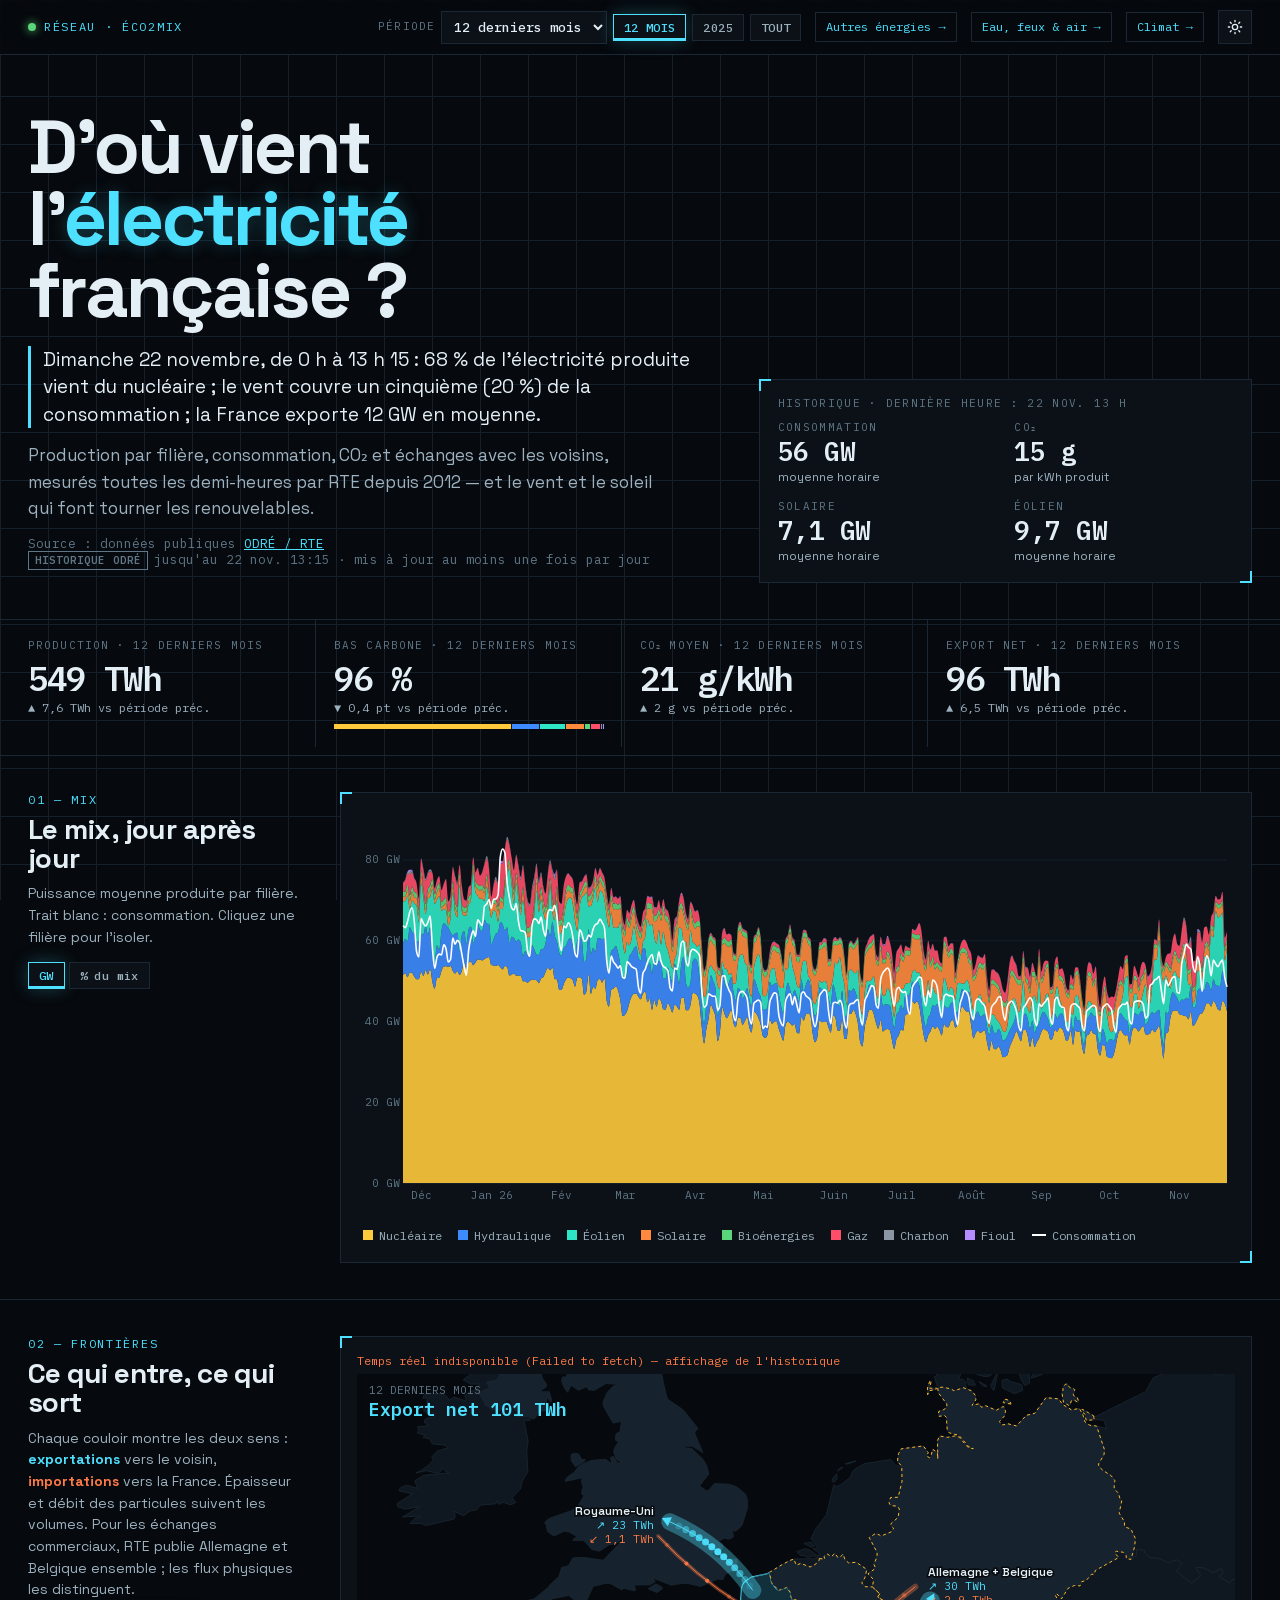
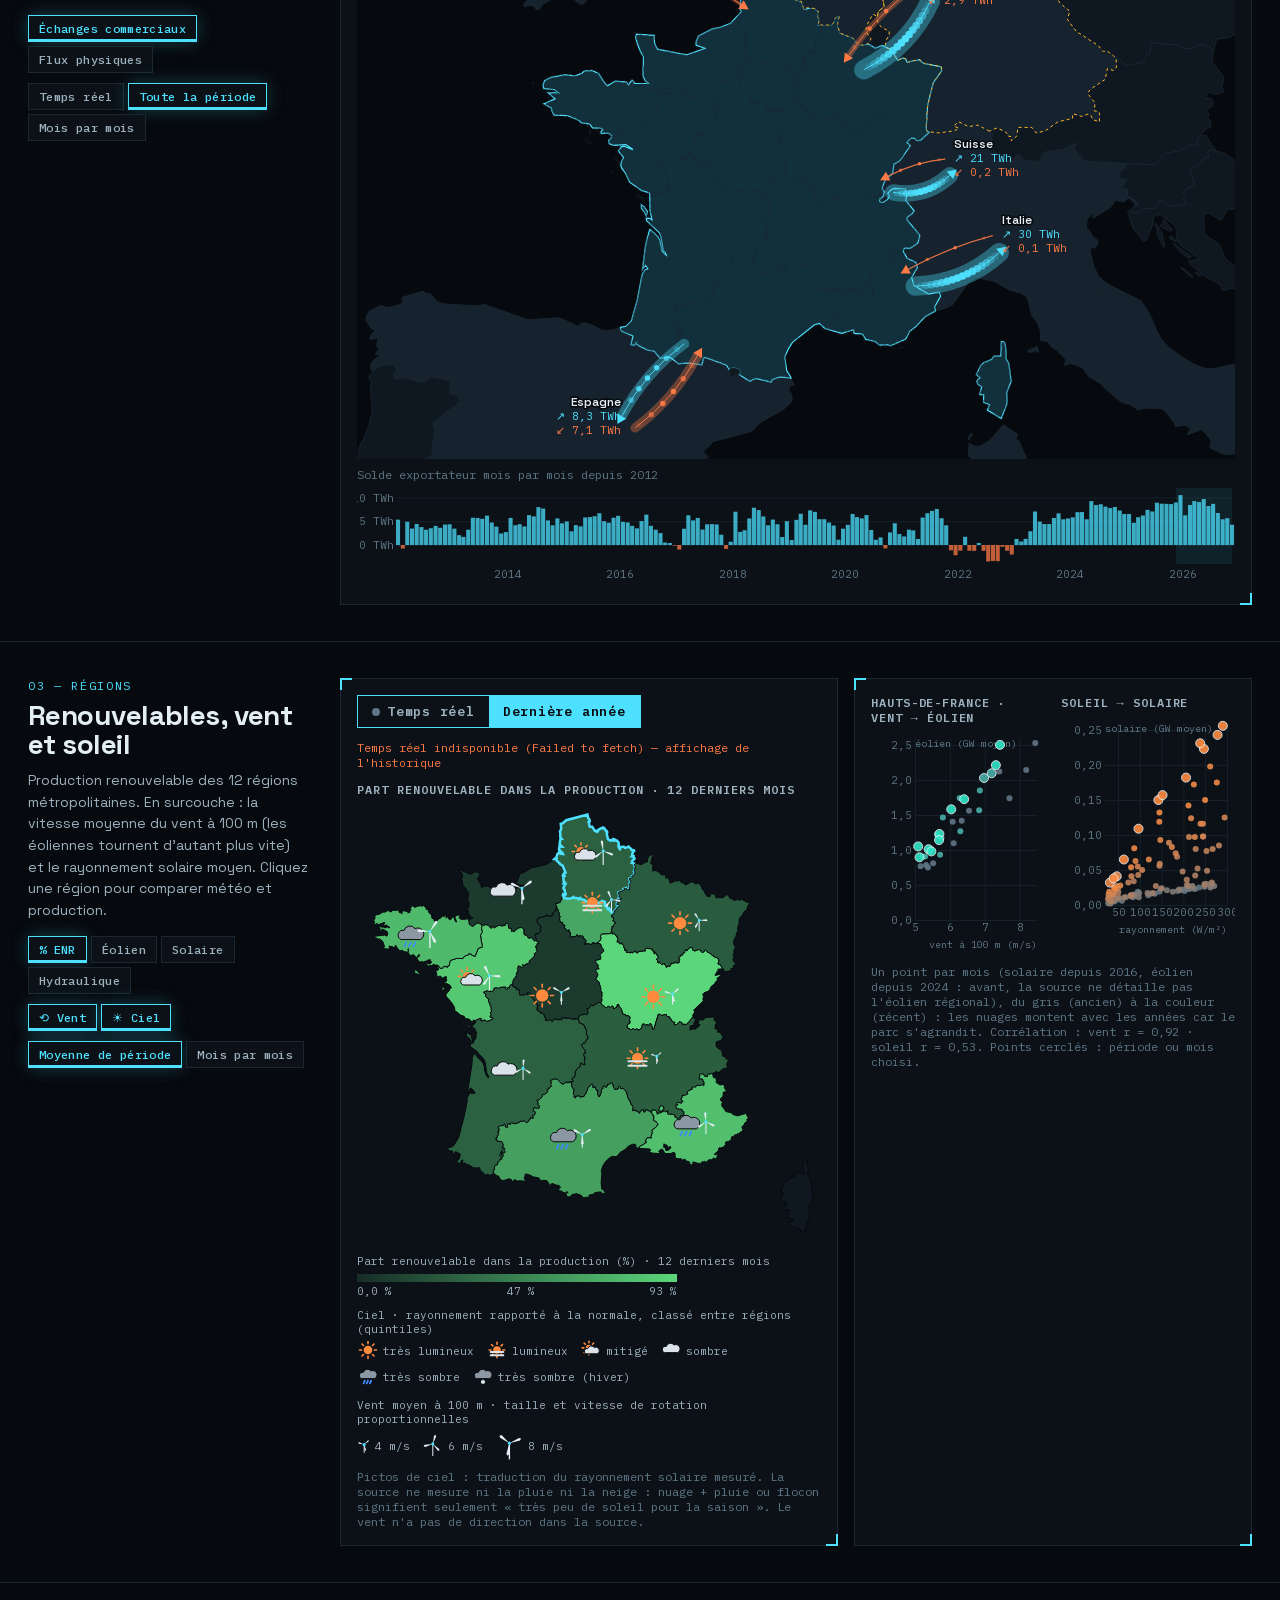
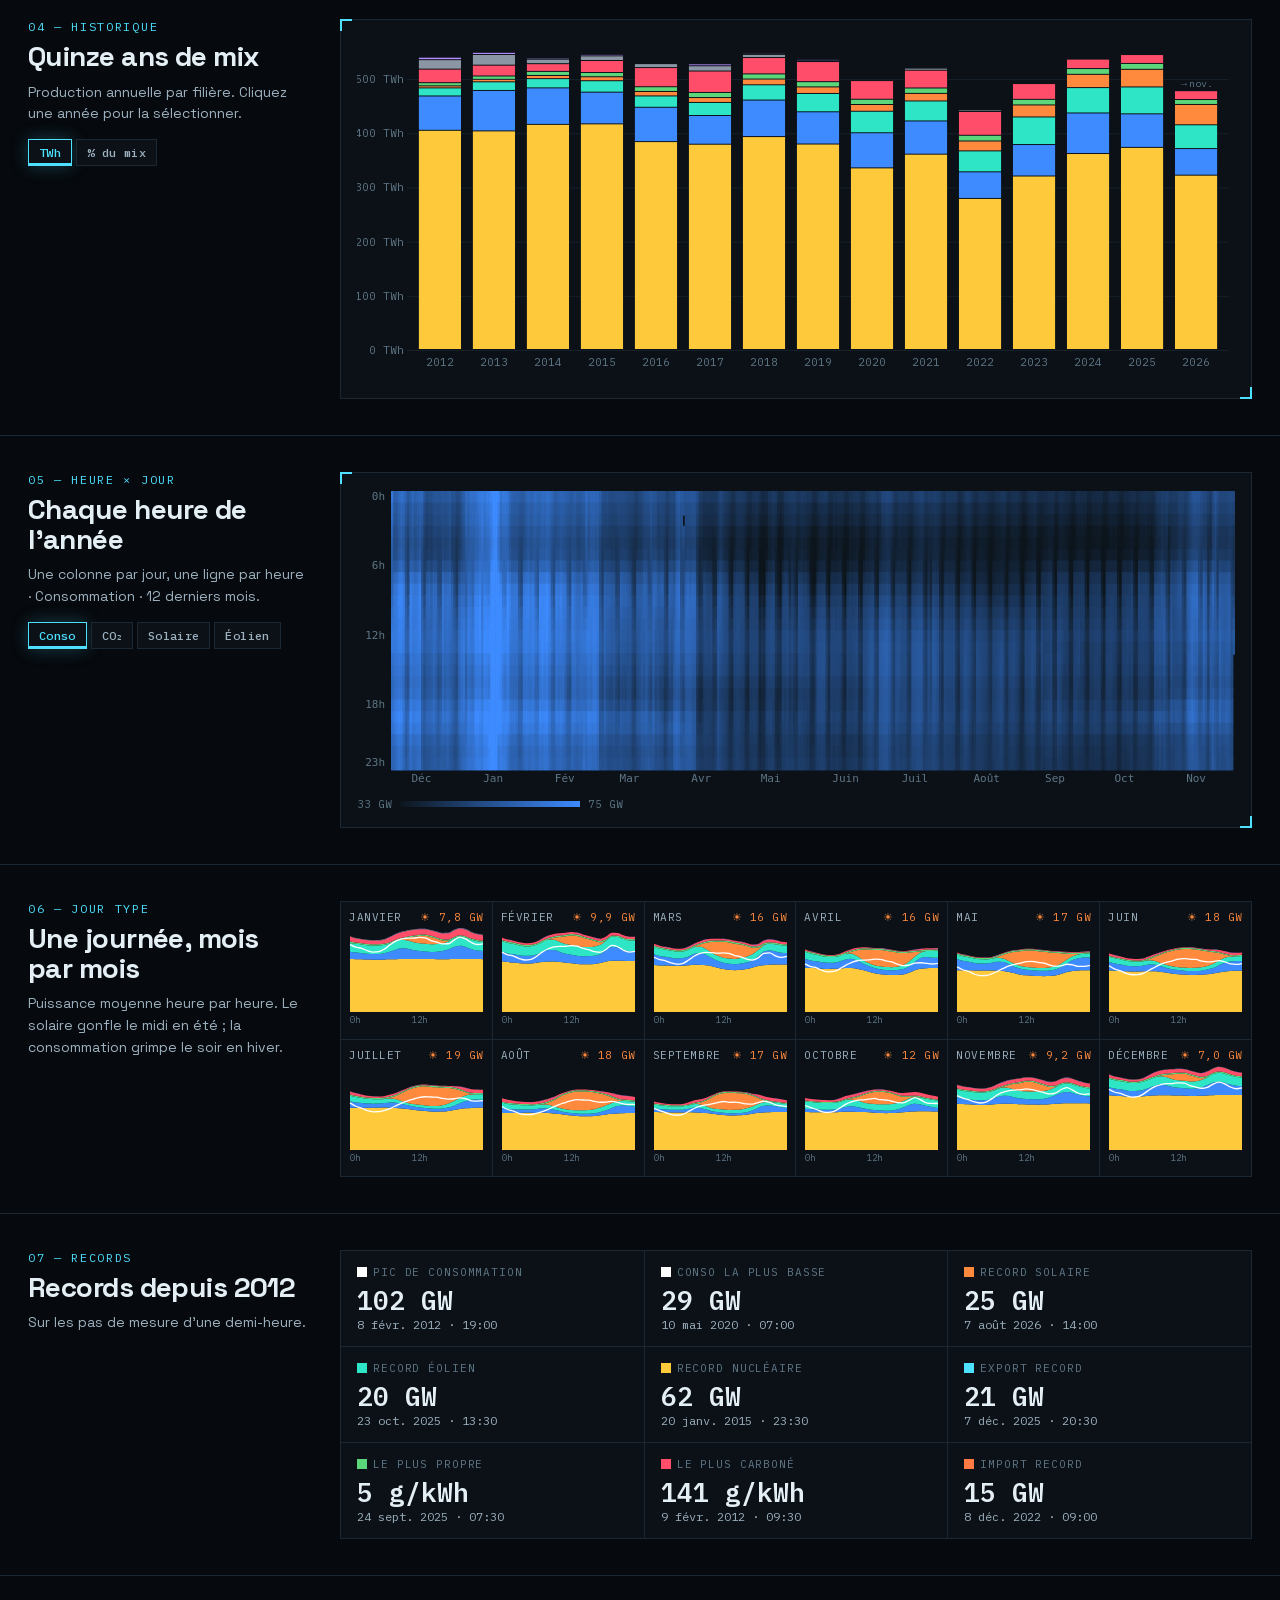
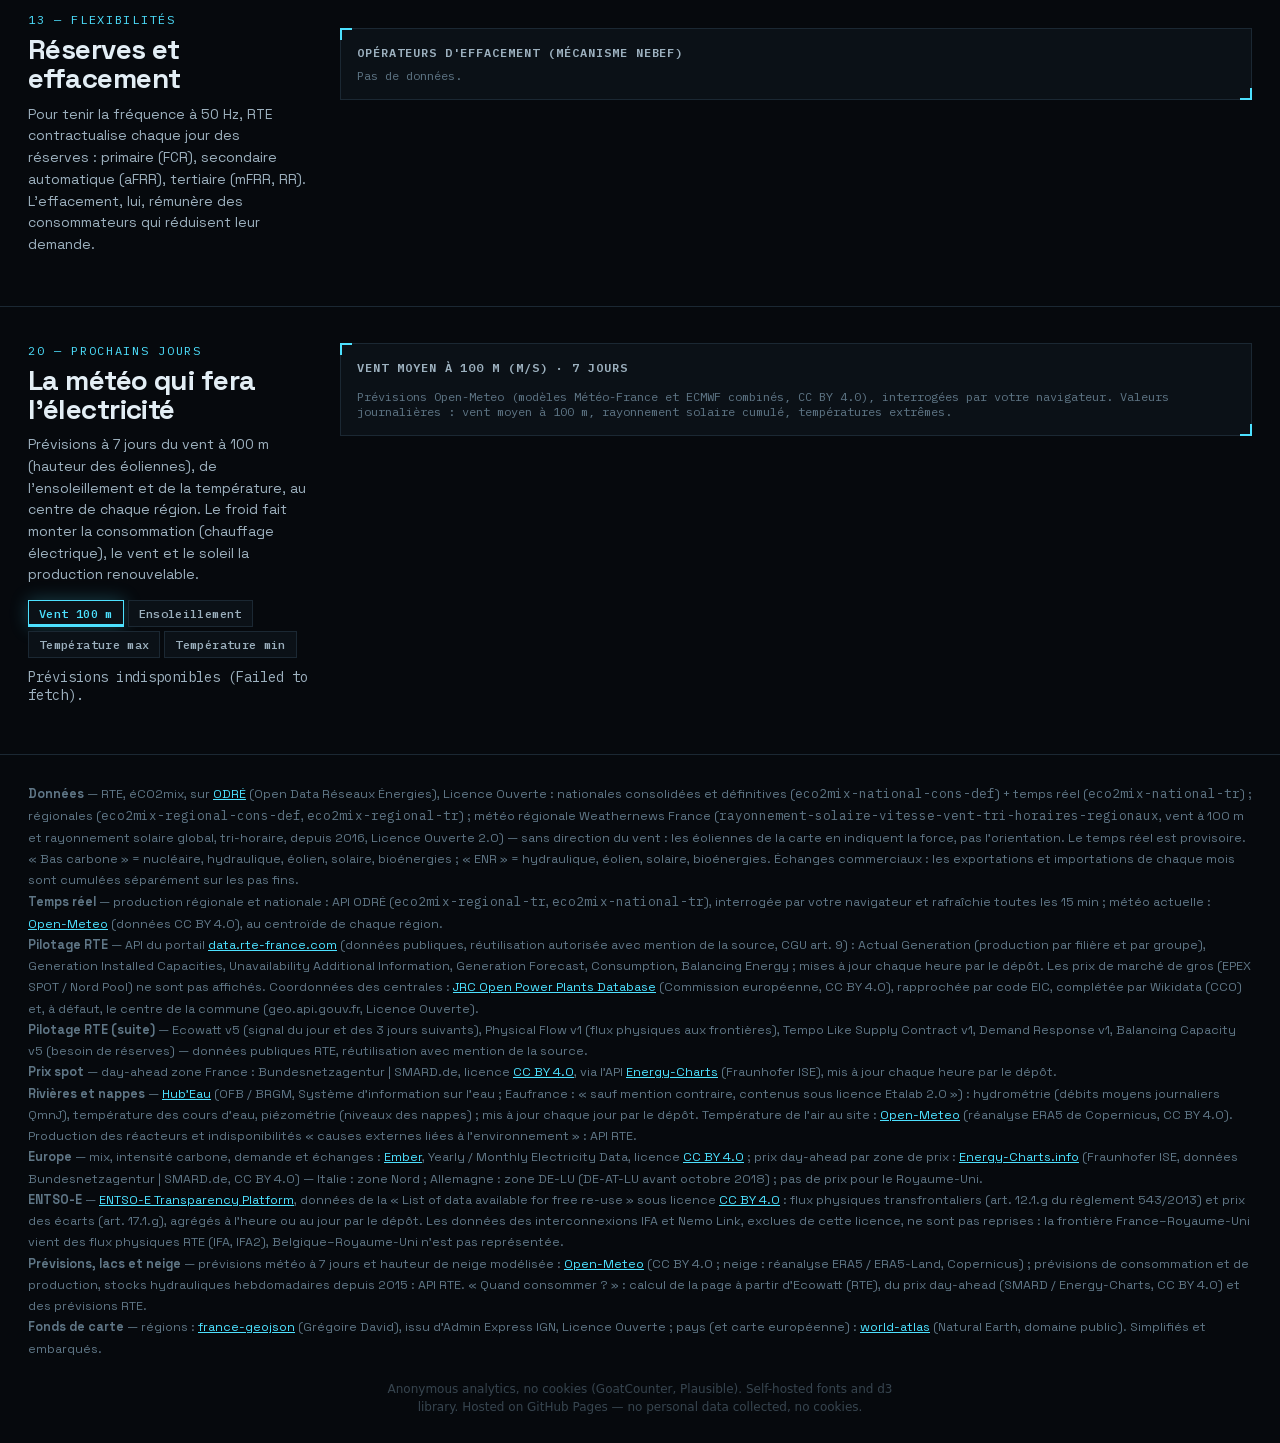
==== commit cdc8e4d3: "Données mises à jour (2026-11-22 13:31 UTC)" ====
--- a/site/index.html
+++ b/site/index.html
@@ -6,7 +6,7 @@
 <title>Réseau électrique français</title>
 <link rel="icon" href="favicon.svg" type="image/svg+xml">
 <script src="vendor/d3.min.js"></script>
-<script src="data.js?v=7fe26749be"></script>
+<script src="data.js?v=c2554f9f53"></script>
 <script src="geo.js"></script>
 <script src="rte.js"></script>
 <script src="prices.js"></script>
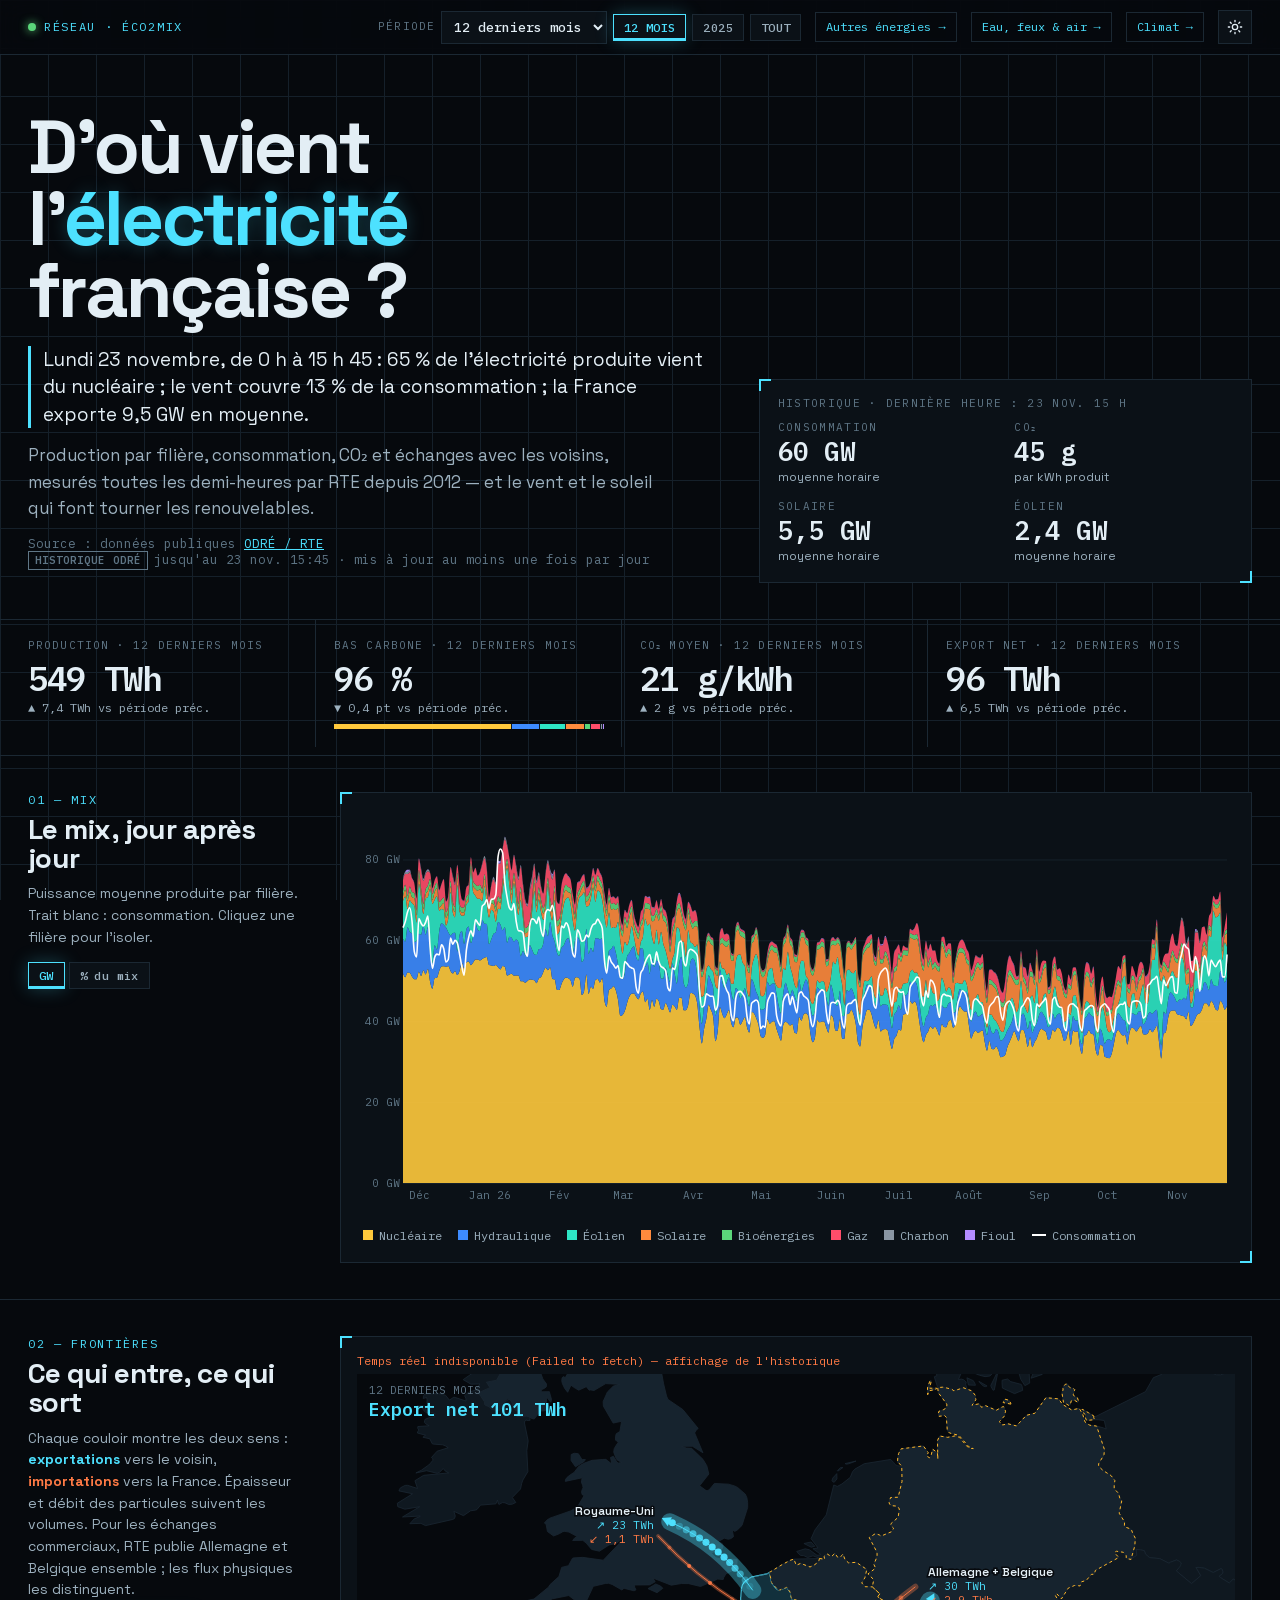
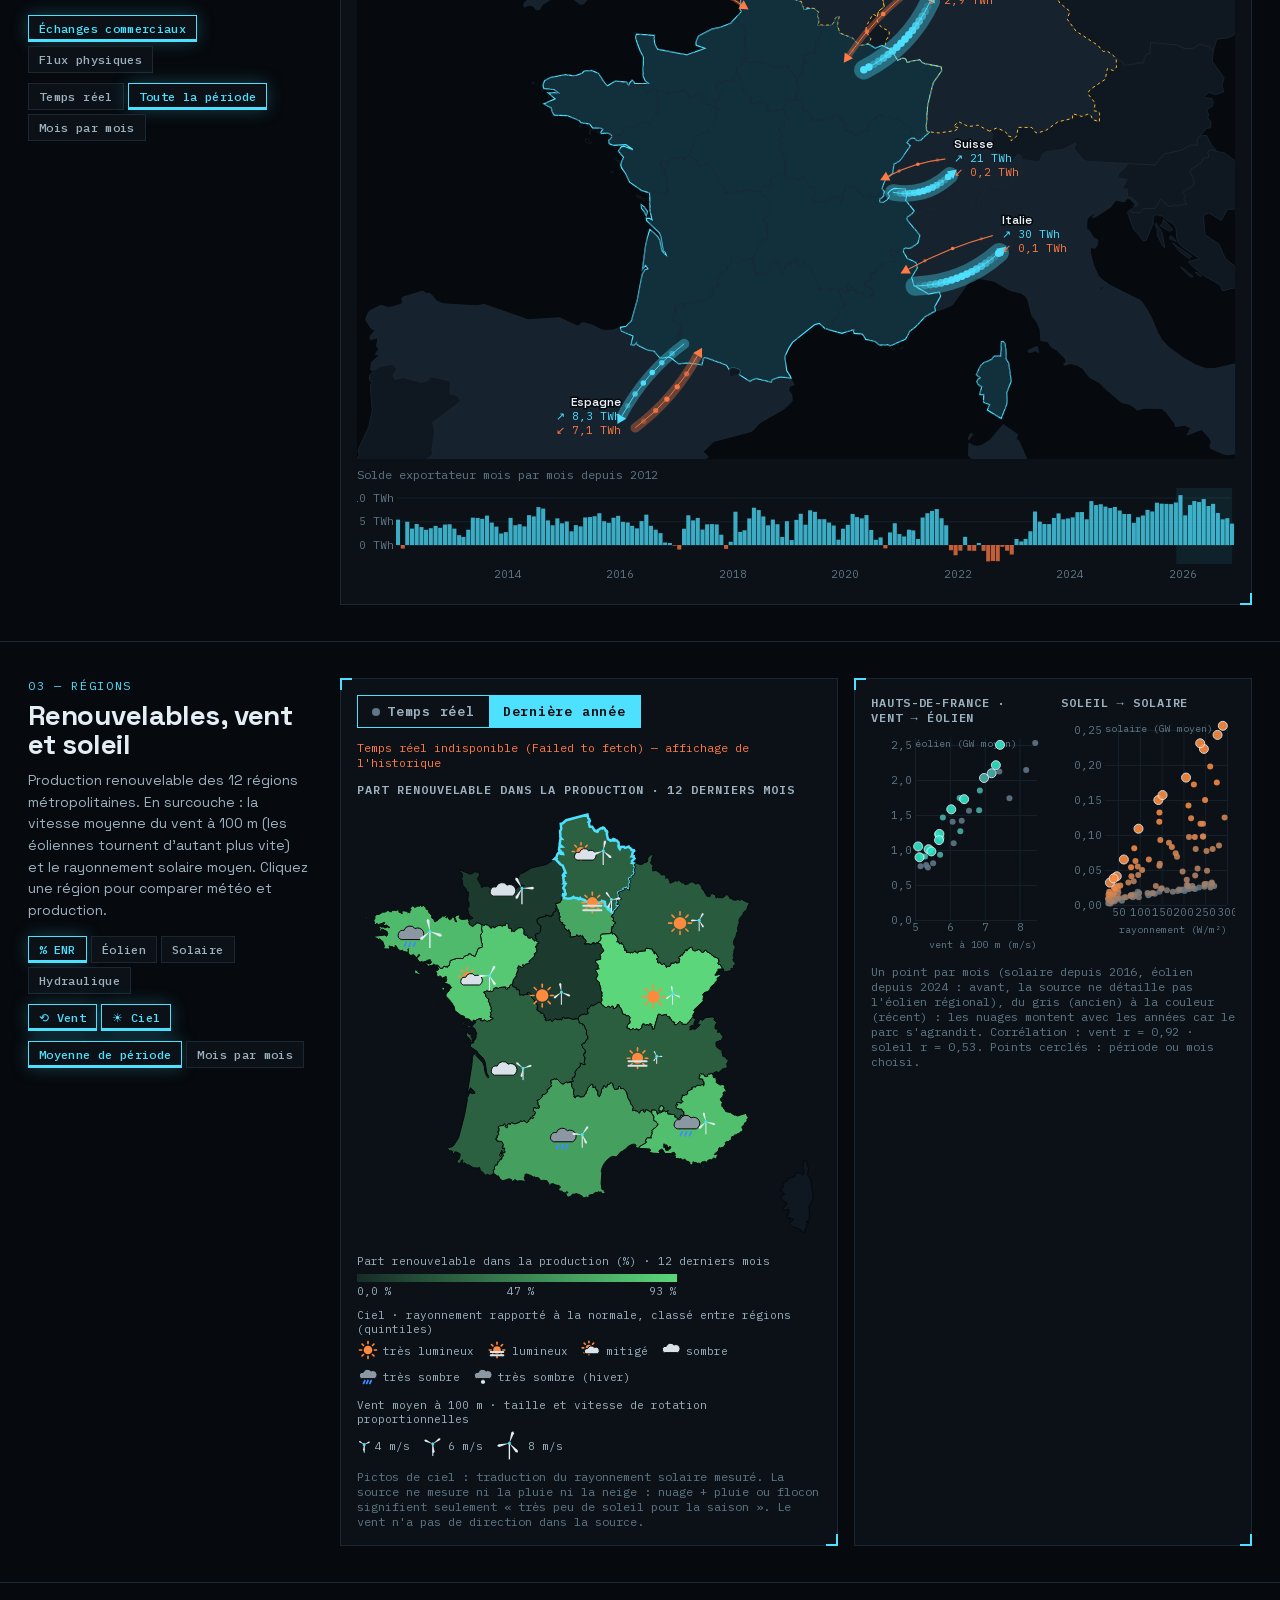
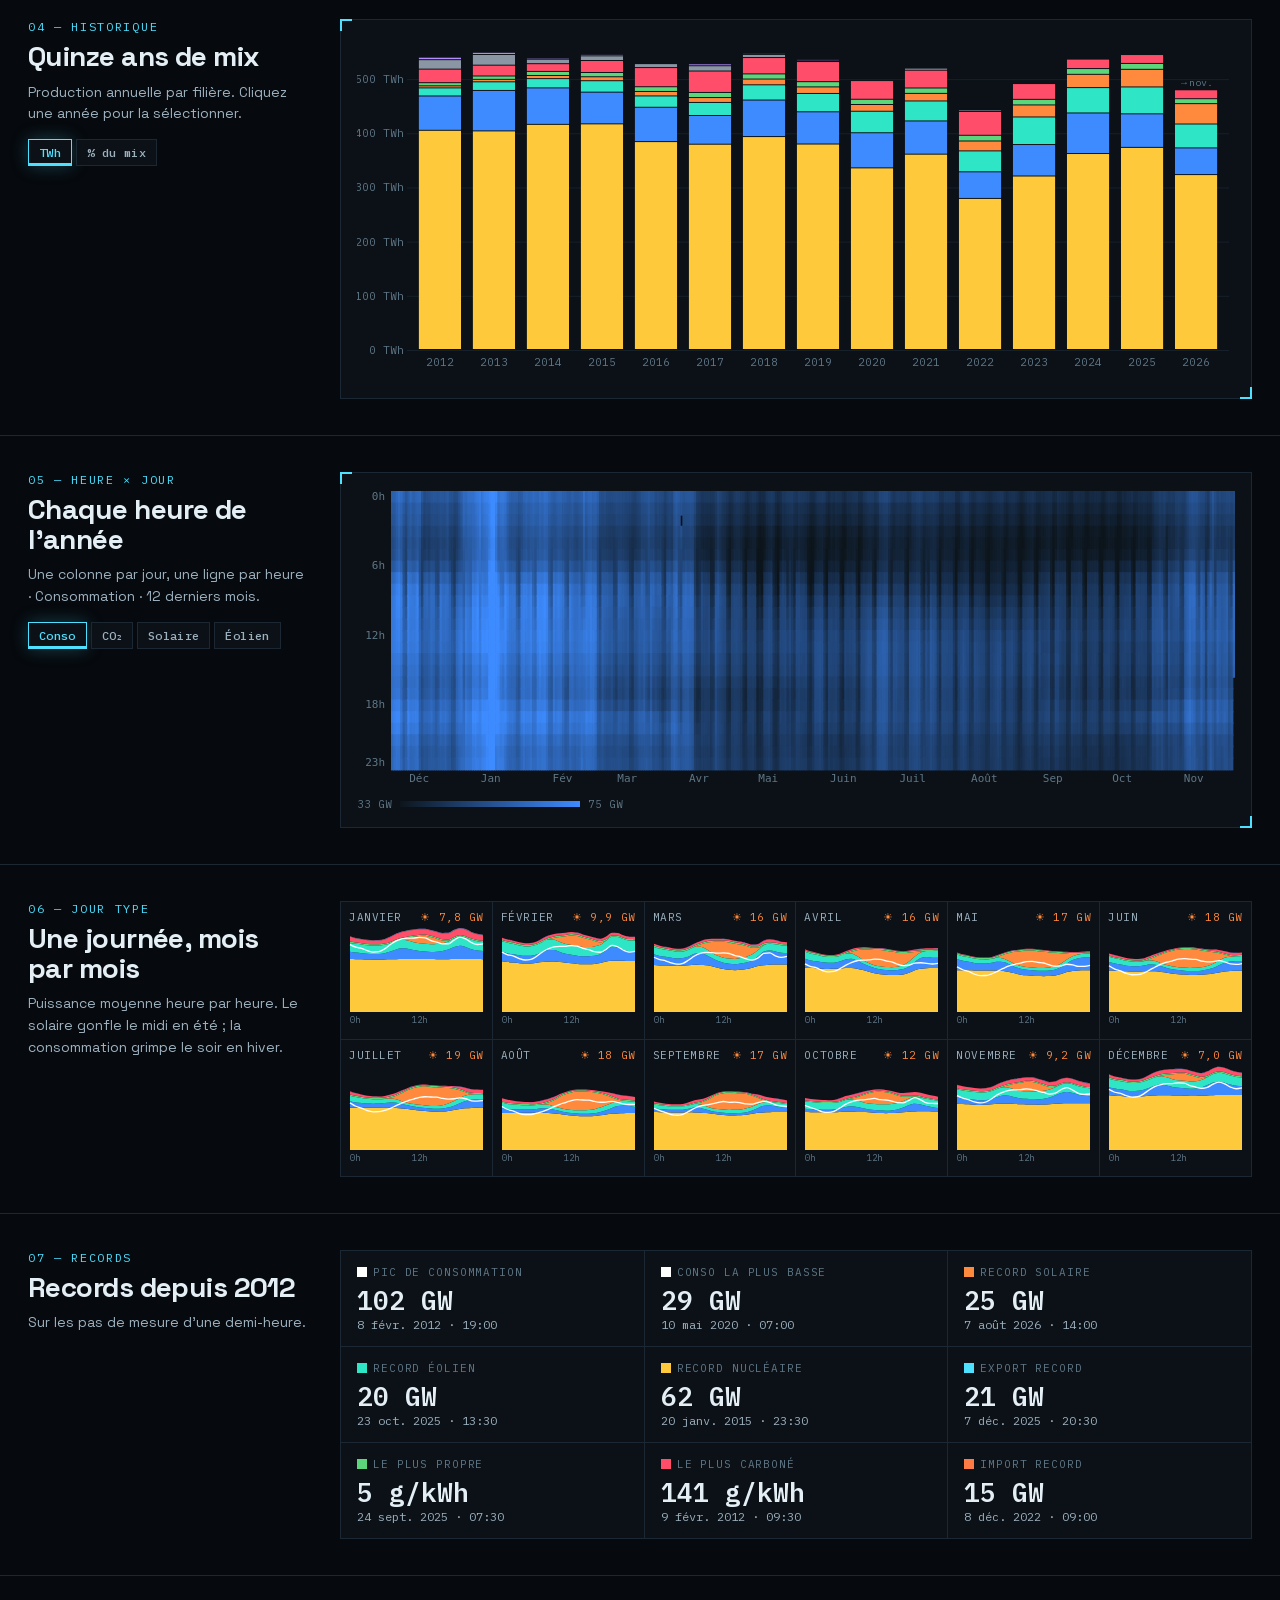
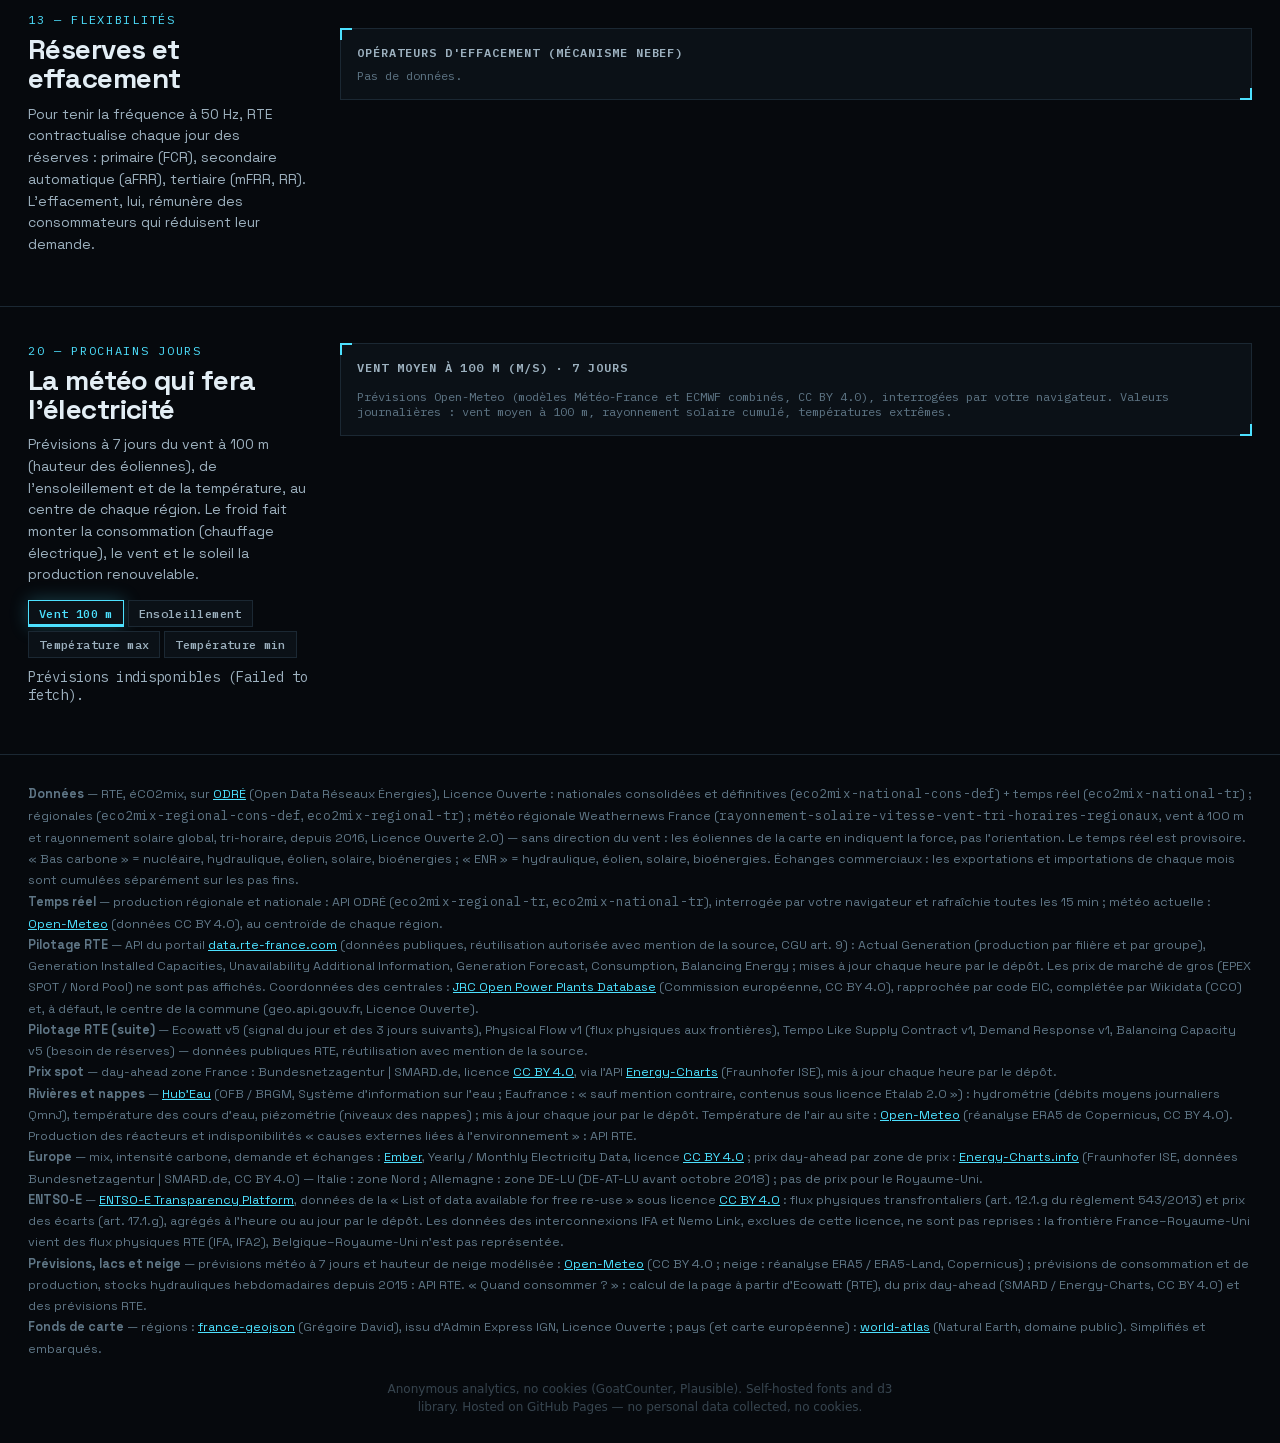
==== commit d6367f8e: "Données mises à jour (2026-11-23 15:50 UTC)" ====
--- a/site/index.html
+++ b/site/index.html
@@ -6,7 +6,7 @@
 <title>Réseau électrique français</title>
 <link rel="icon" href="favicon.svg" type="image/svg+xml">
 <script src="vendor/d3.min.js"></script>
-<script src="data.js?v=c2554f9f53"></script>
+<script src="data.js?v=229a55422a"></script>
 <script src="geo.js"></script>
 <script src="rte.js"></script>
 <script src="prices.js"></script>
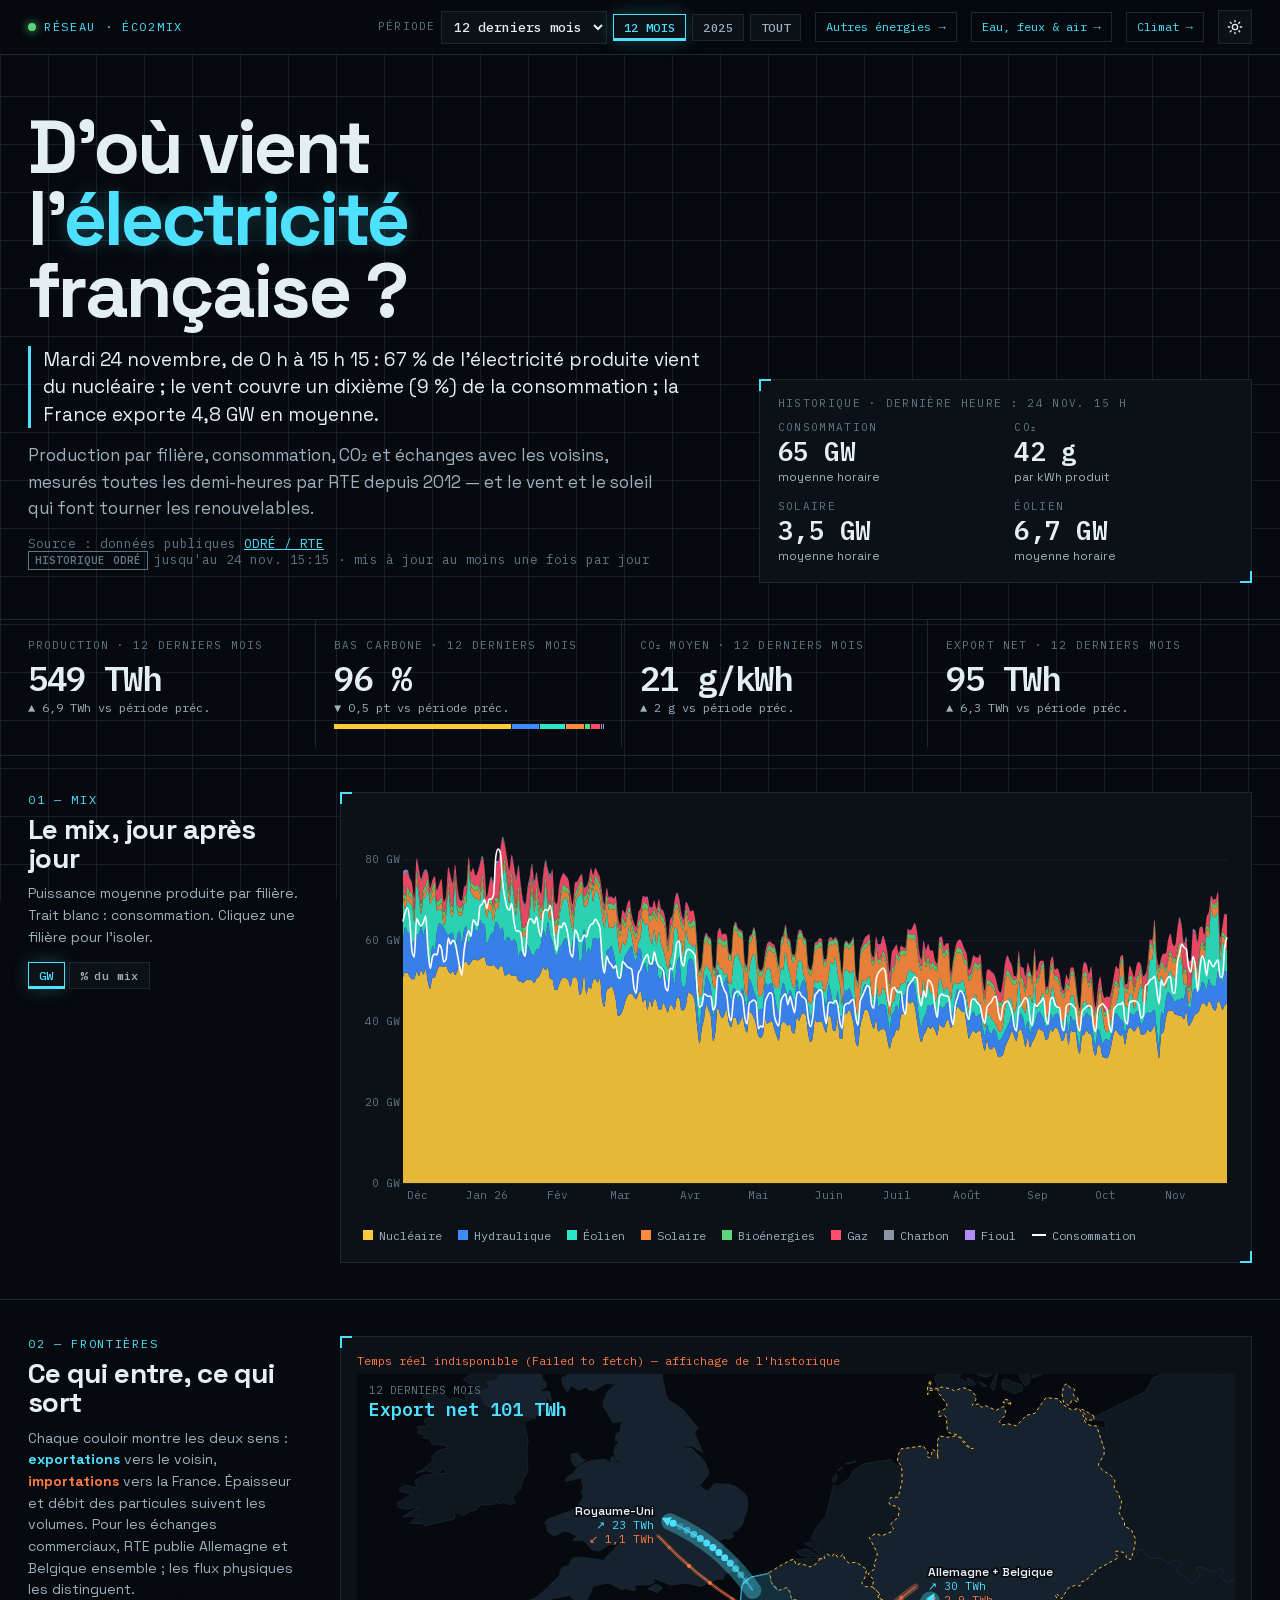
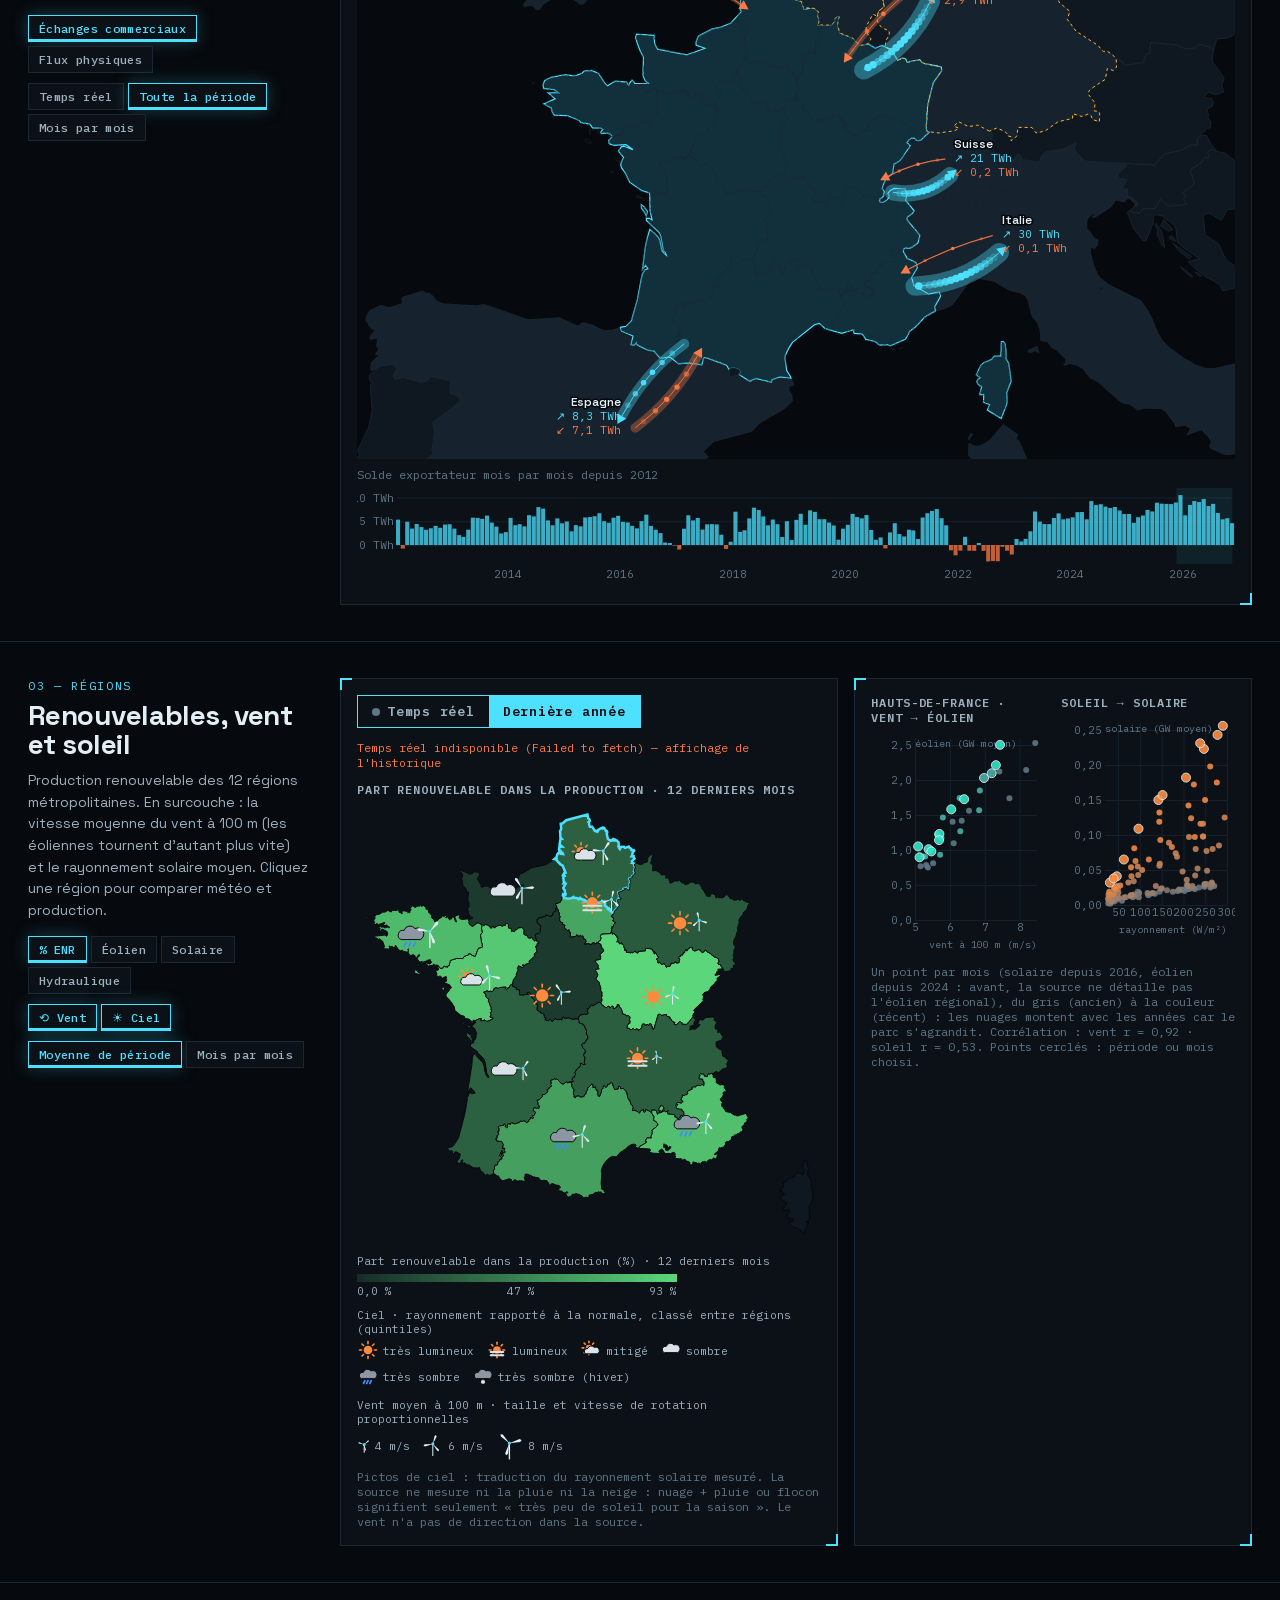
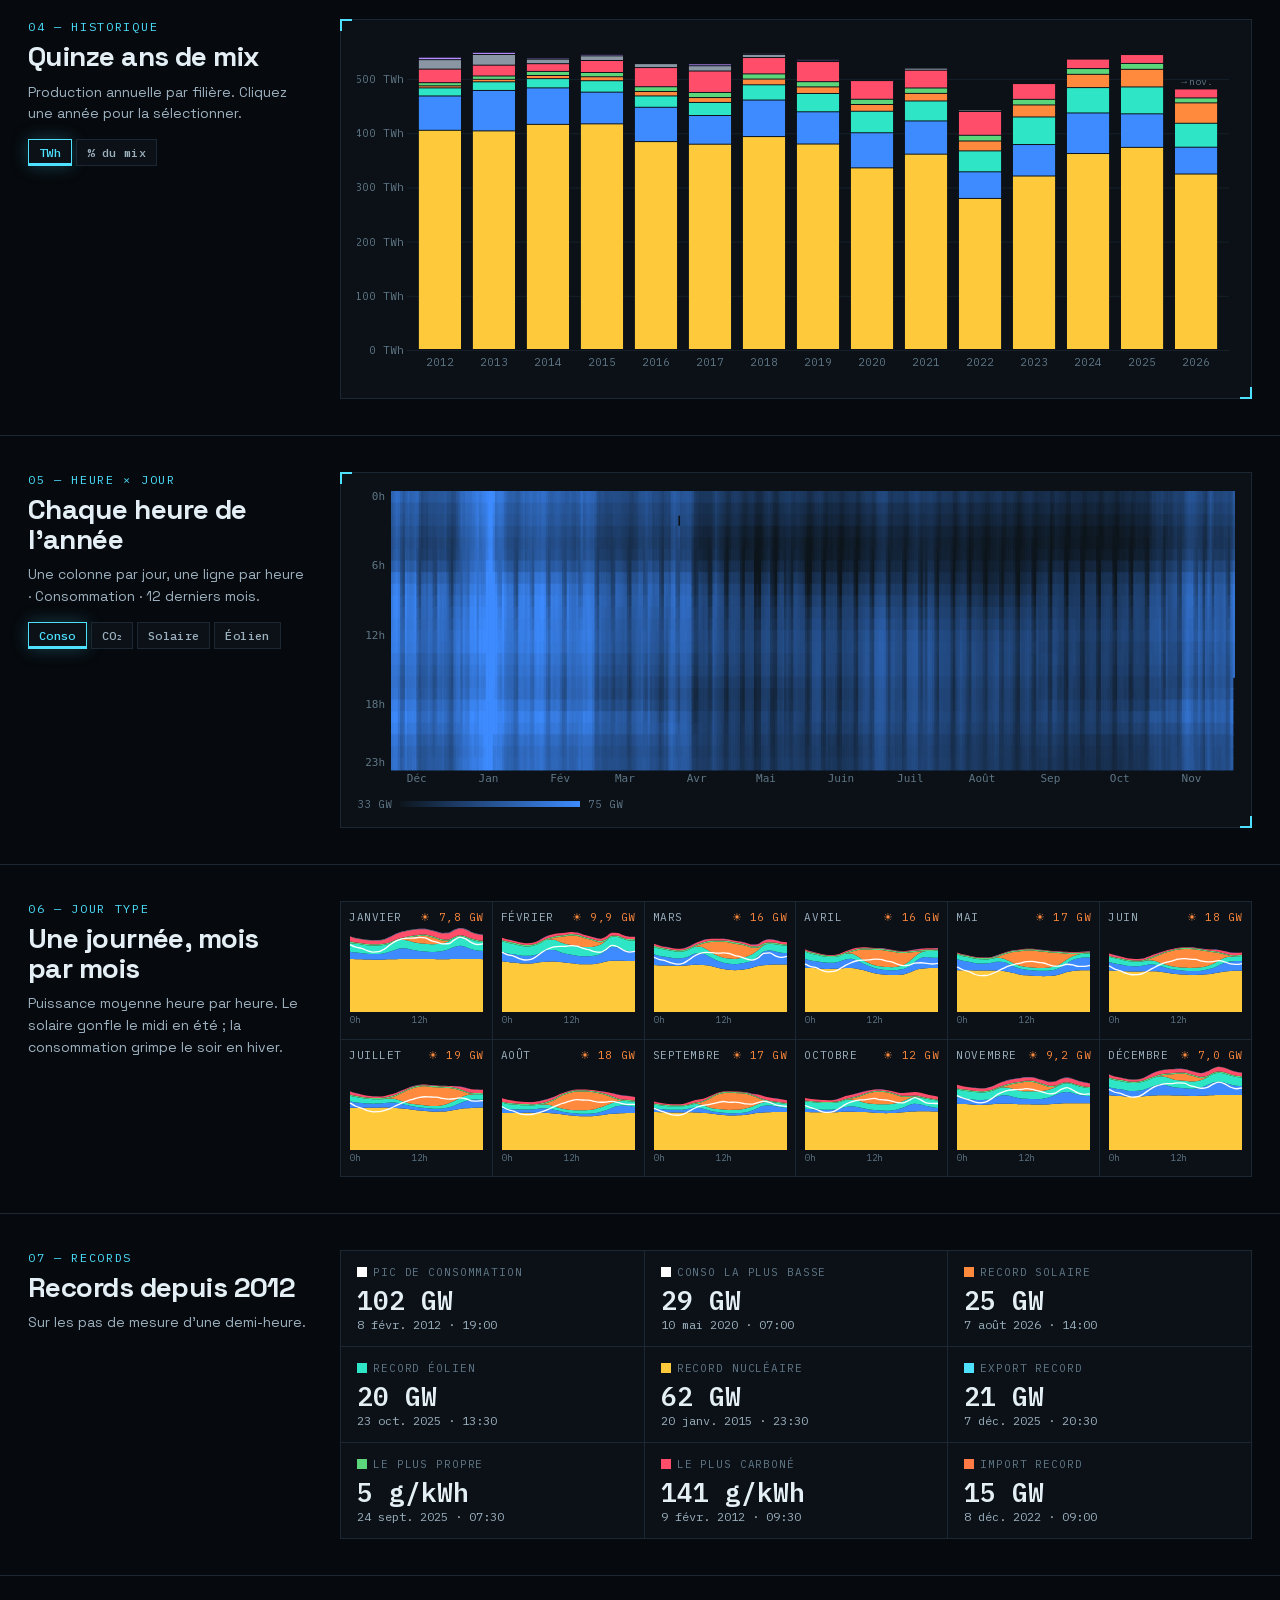
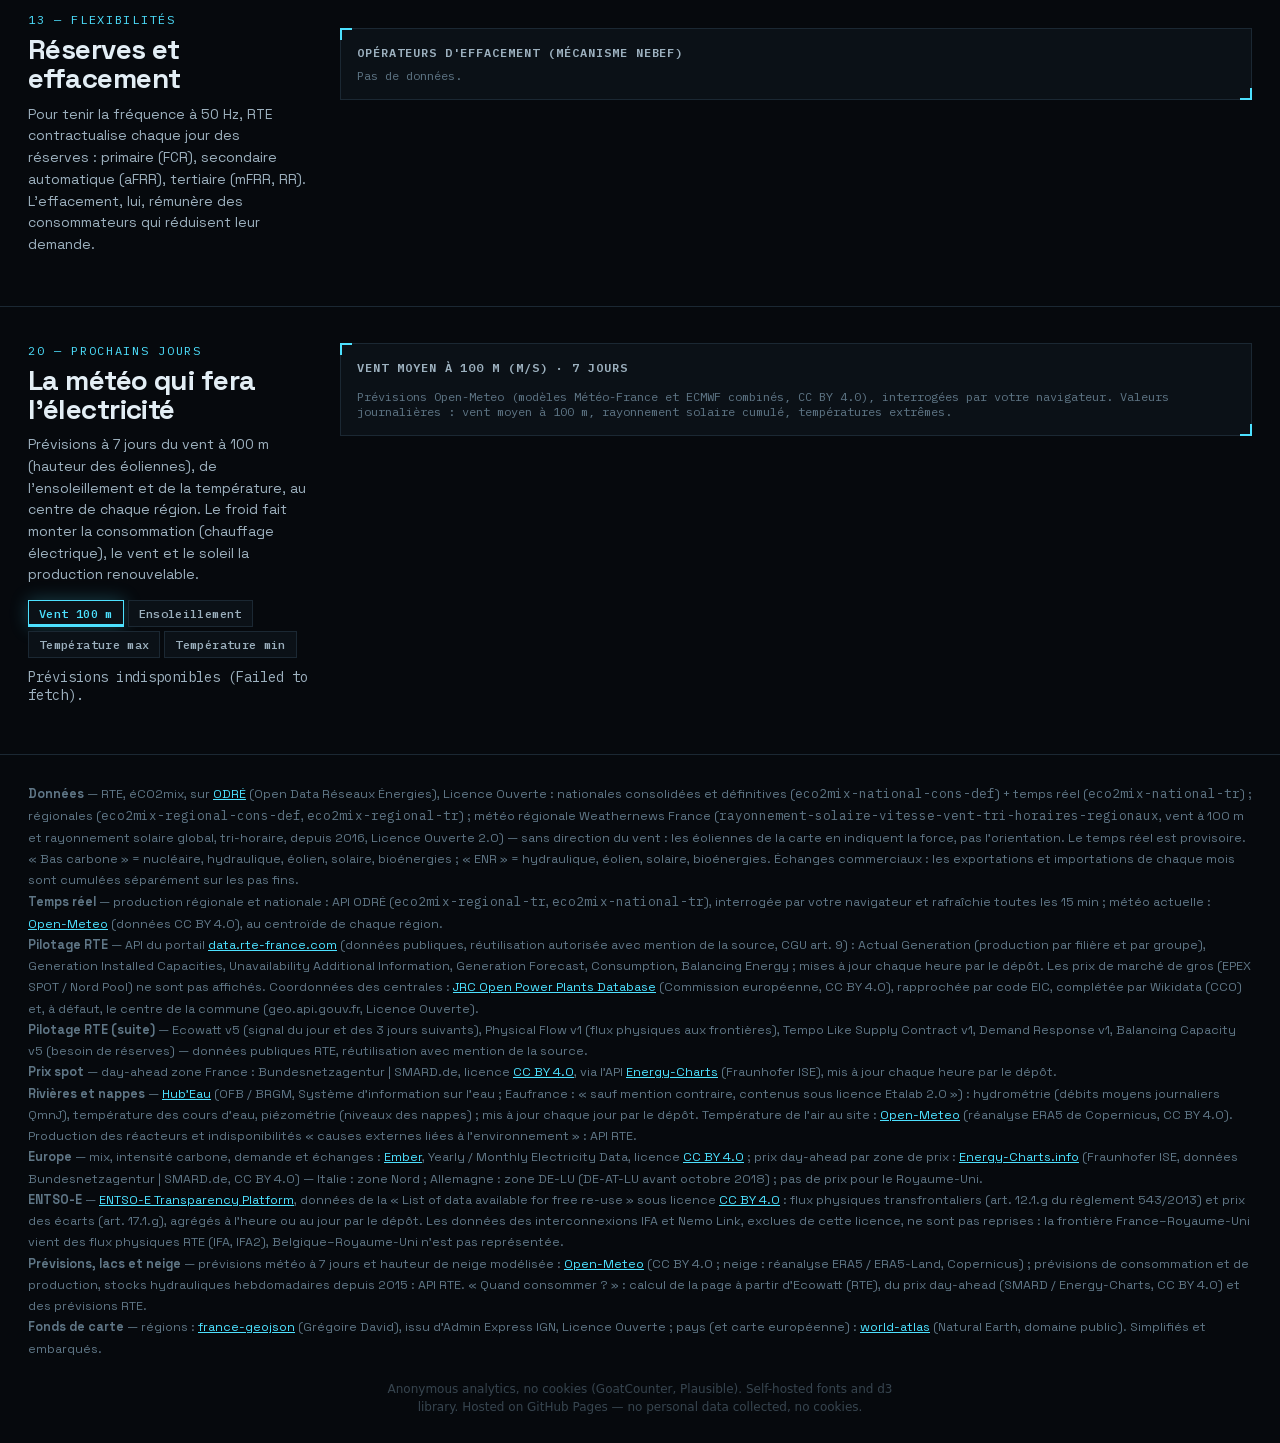
==== commit acc0c5ec: "Données mises à jour (2026-11-24 15:36 UTC)" ====
--- a/site/index.html
+++ b/site/index.html
@@ -6,7 +6,7 @@
 <title>Réseau électrique français</title>
 <link rel="icon" href="favicon.svg" type="image/svg+xml">
 <script src="vendor/d3.min.js"></script>
-<script src="data.js?v=229a55422a"></script>
+<script src="data.js?v=806ee55e1e"></script>
 <script src="geo.js"></script>
 <script src="rte.js"></script>
 <script src="prices.js"></script>
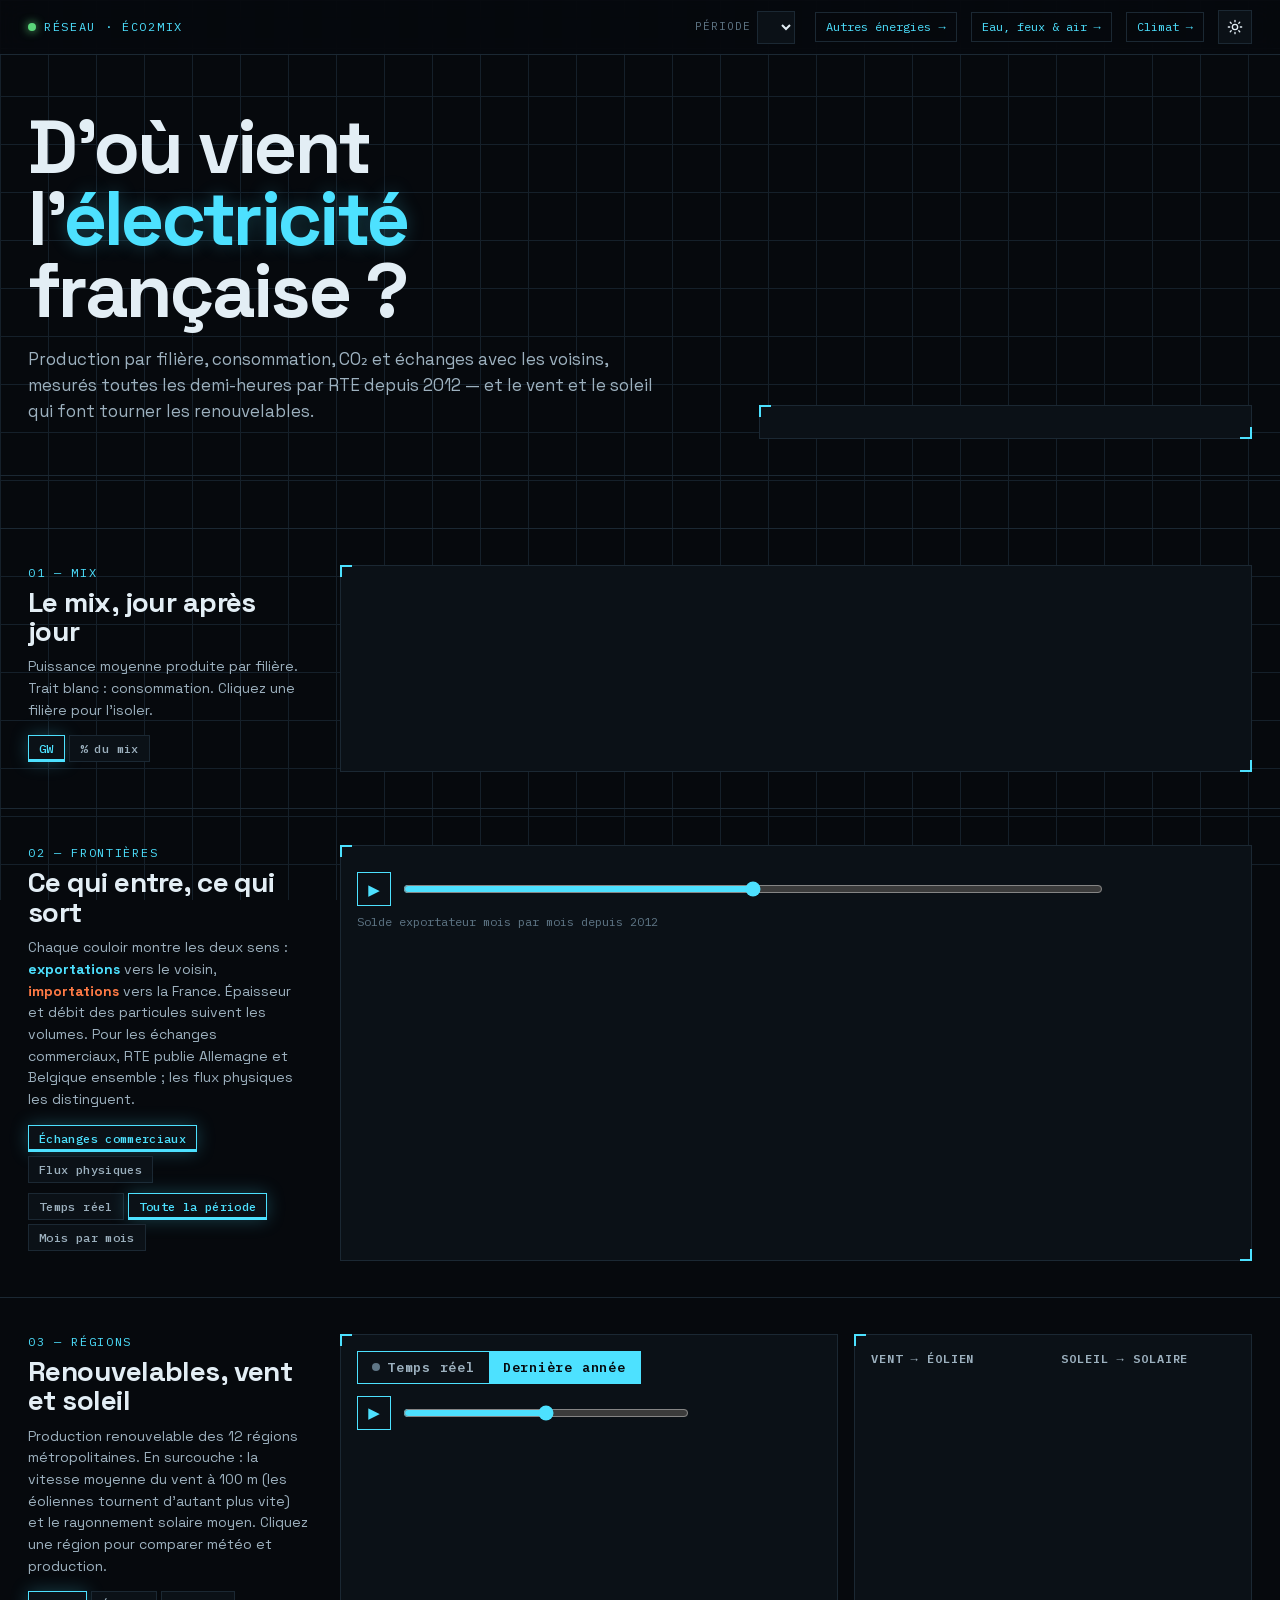
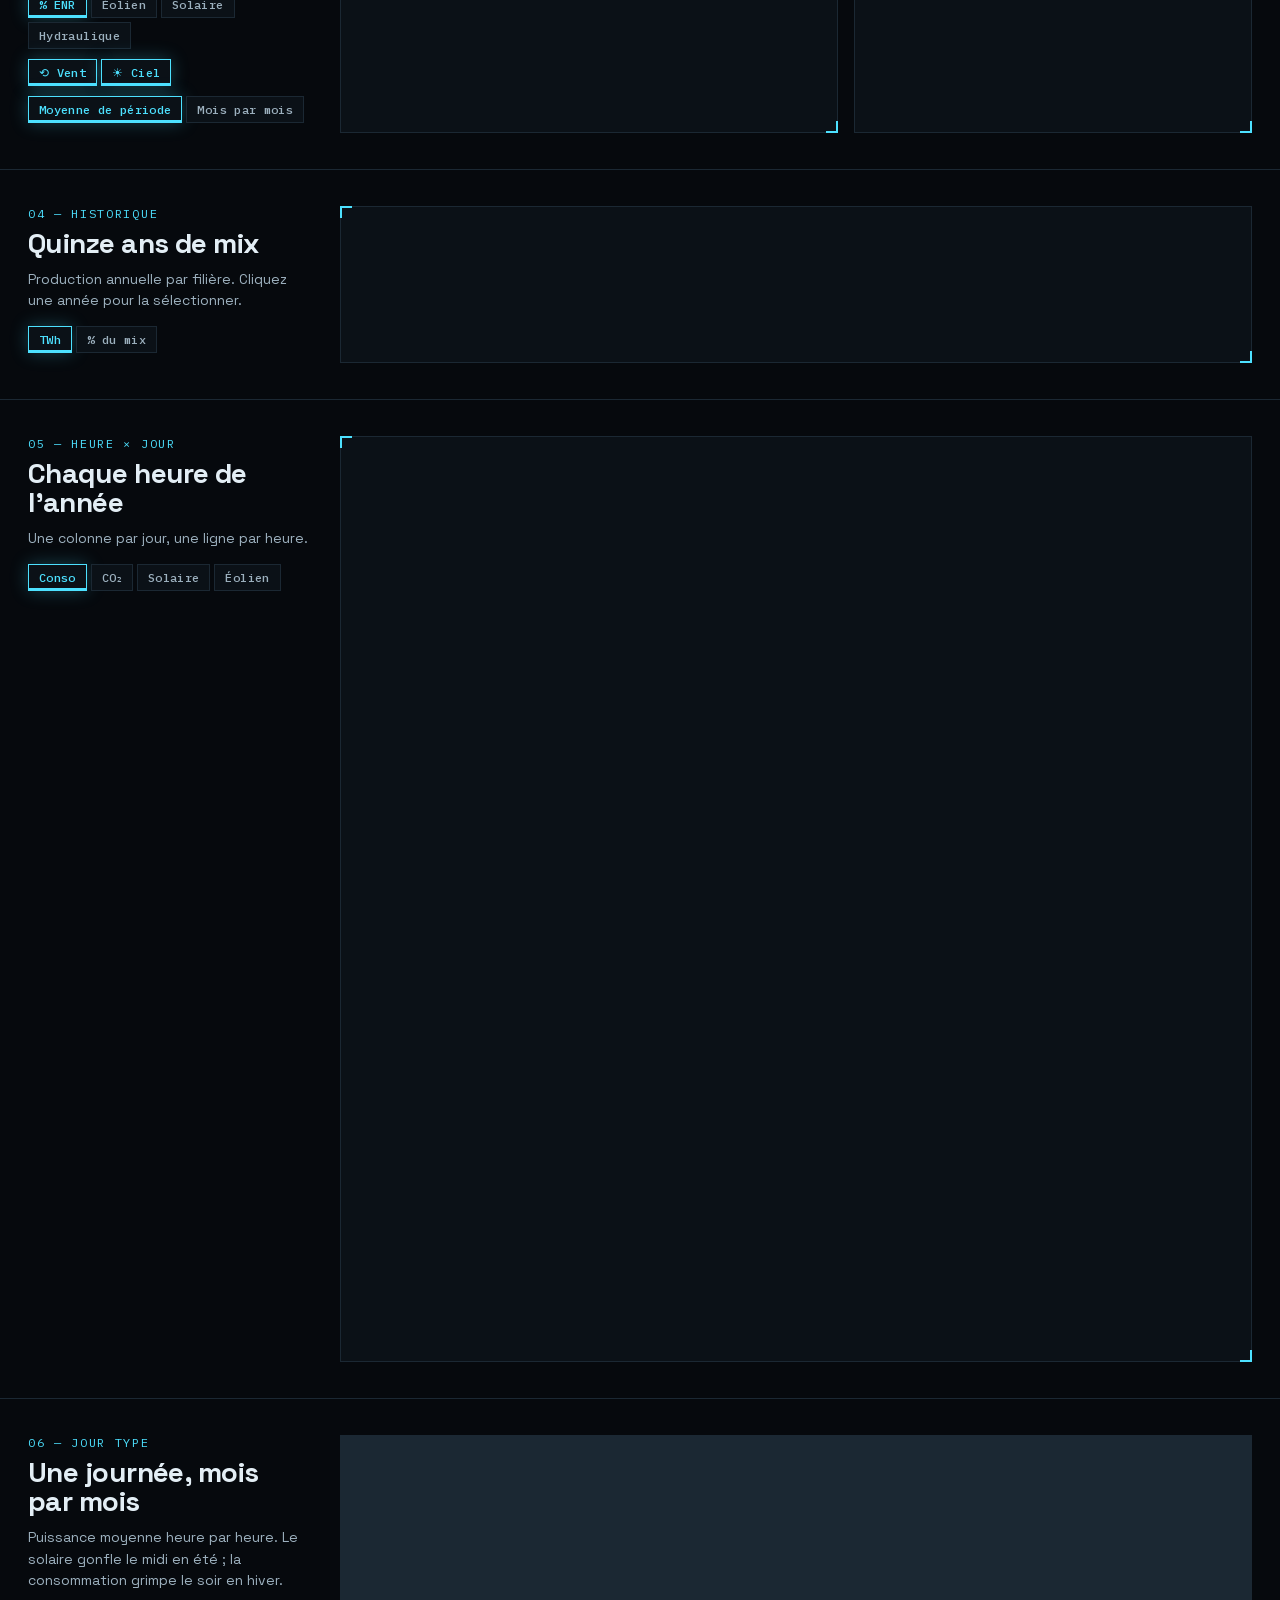
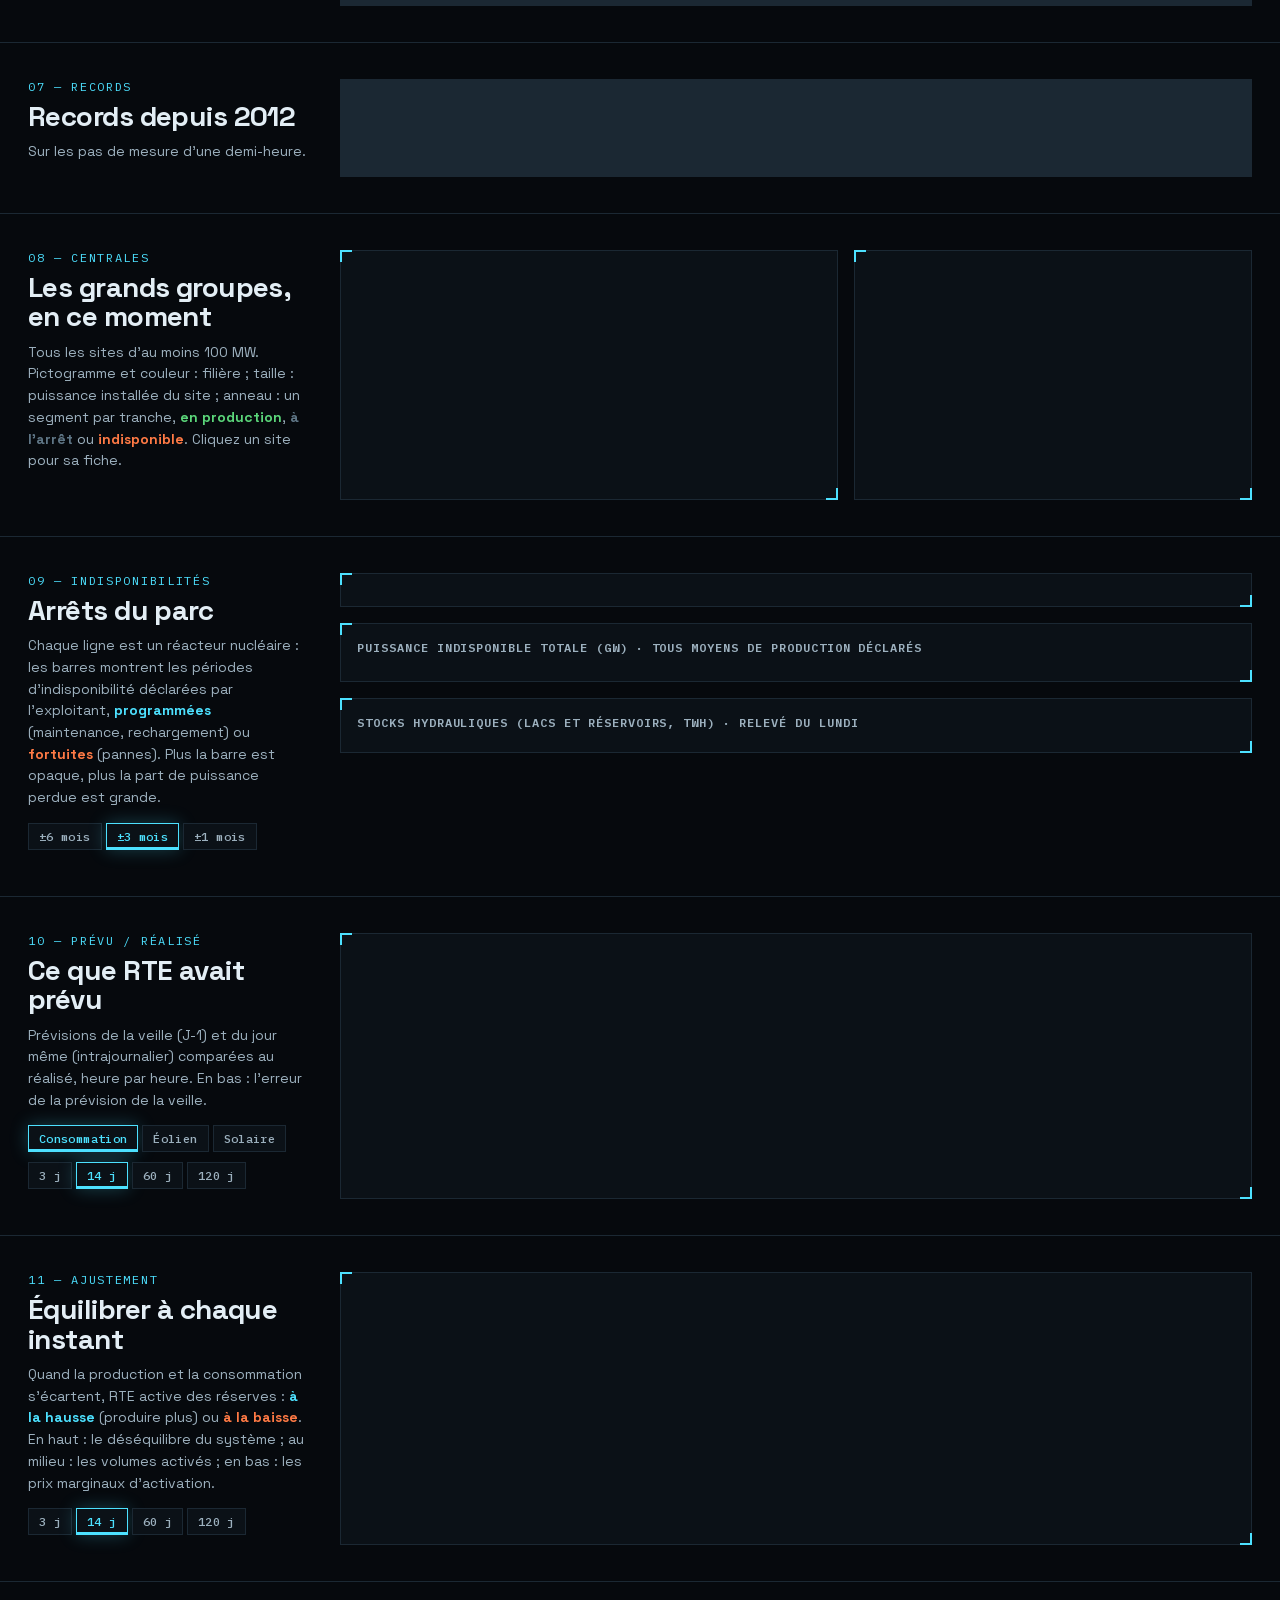
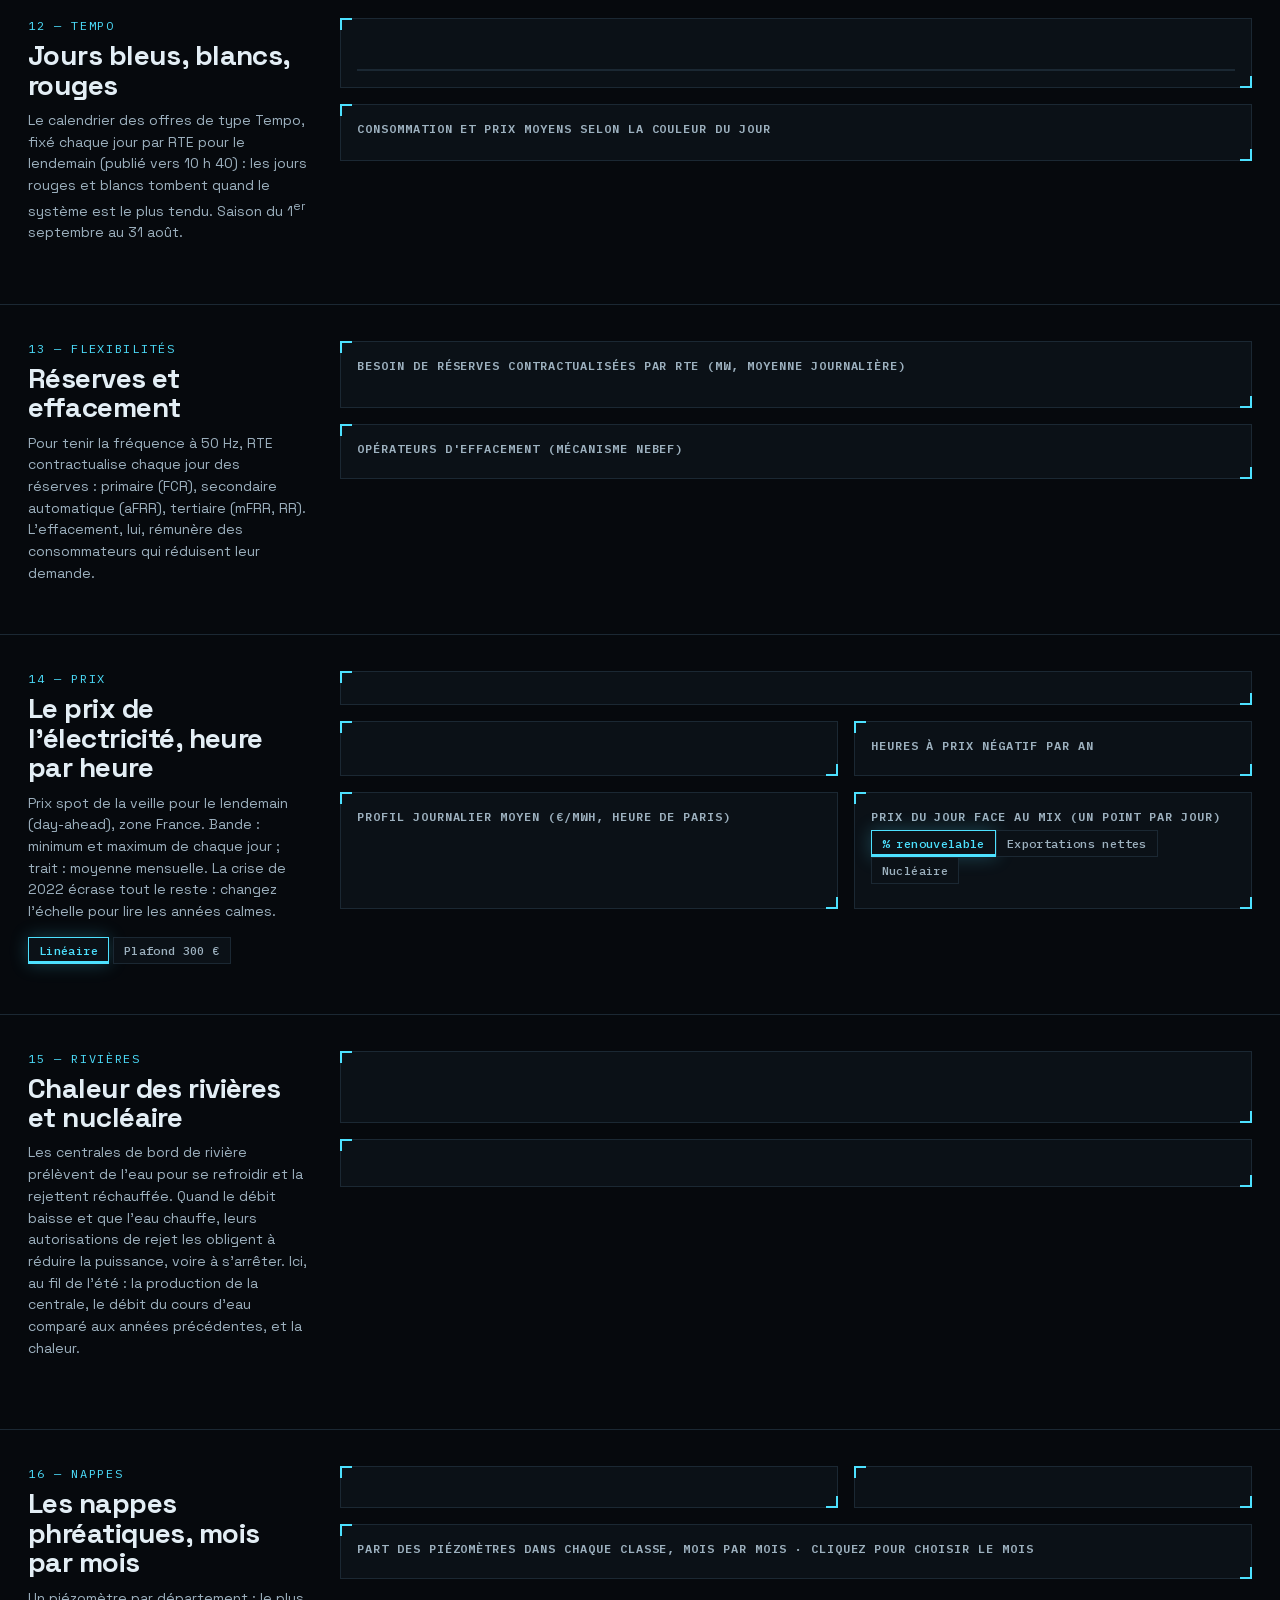
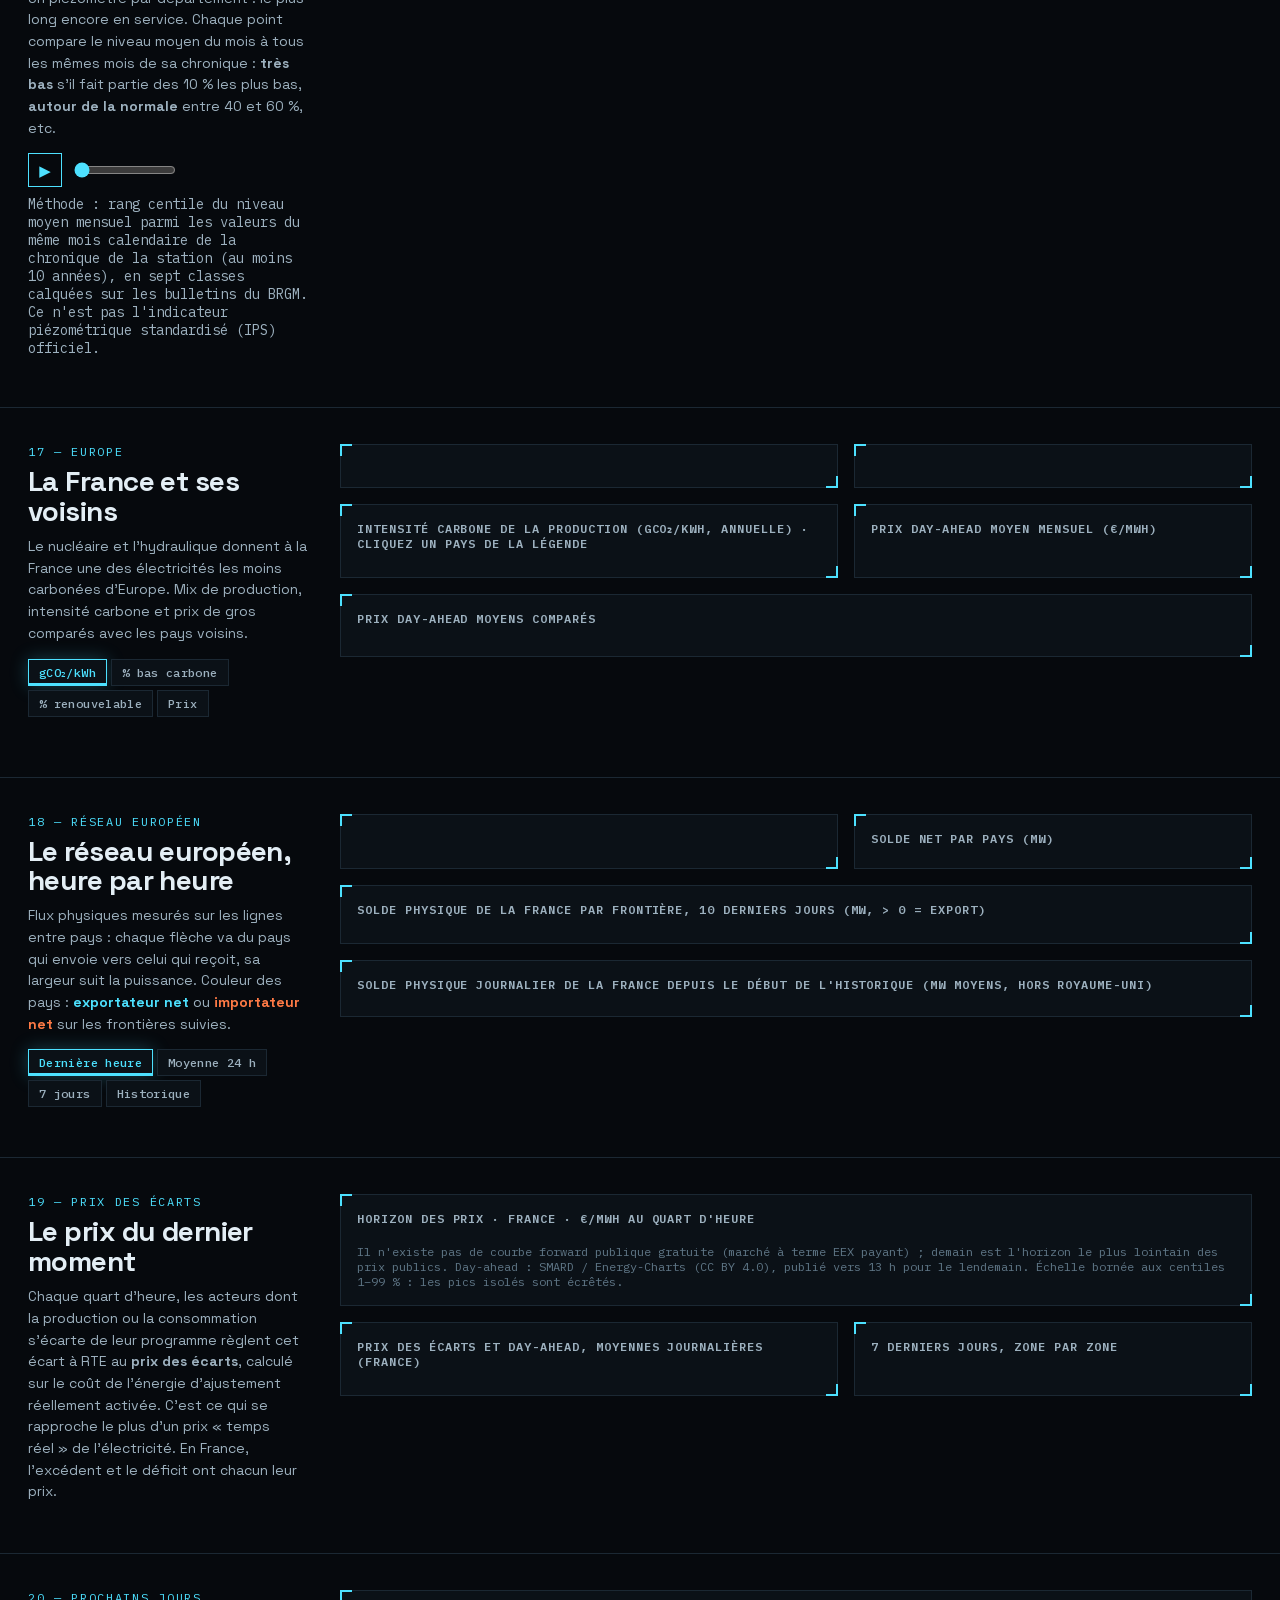
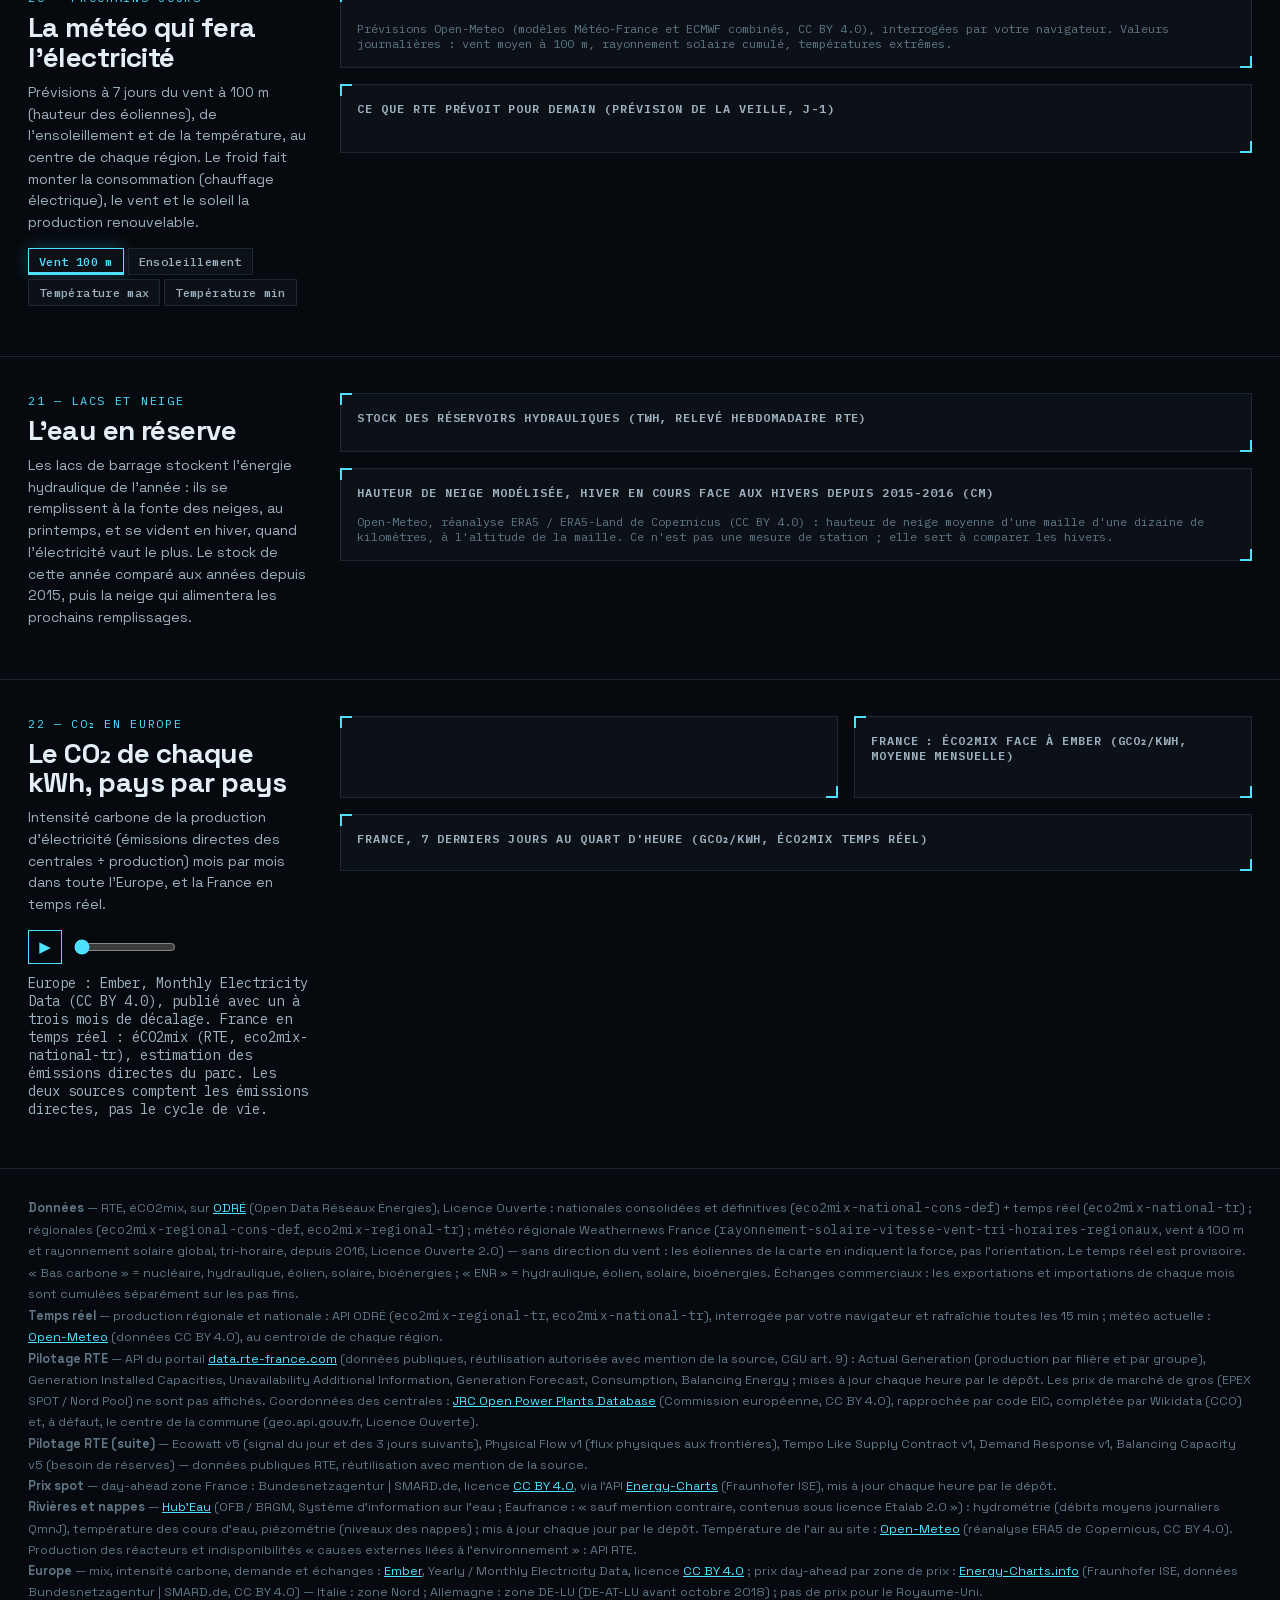
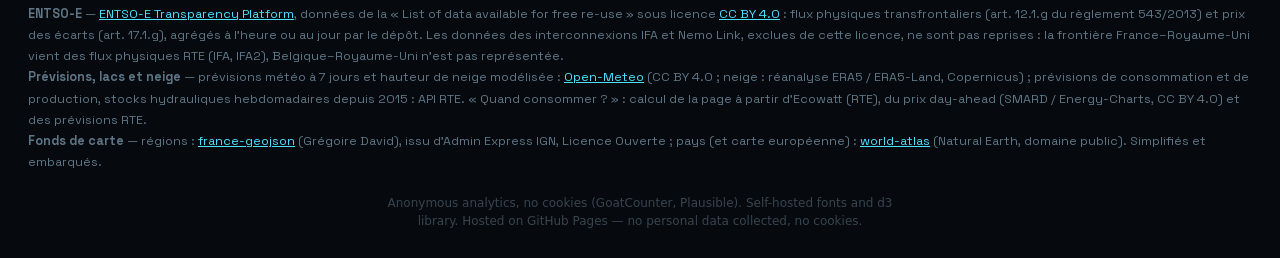
==== commit a44d0511: "Données mises à jour (2026-11-25 15:21 UTC)" ====
--- a/site/index.html
+++ b/site/index.html
@@ -6,7 +6,7 @@
 <title>Réseau électrique français</title>
 <link rel="icon" href="favicon.svg" type="image/svg+xml">
 <script src="vendor/d3.min.js"></script>
-<script src="data.js?v=806ee55e1e"></script>
+<script src="data.js?v=9671fbadab"></script>
 <script src="geo.js"></script>
 <script src="rte.js"></script>
 <script src="prices.js"></script>
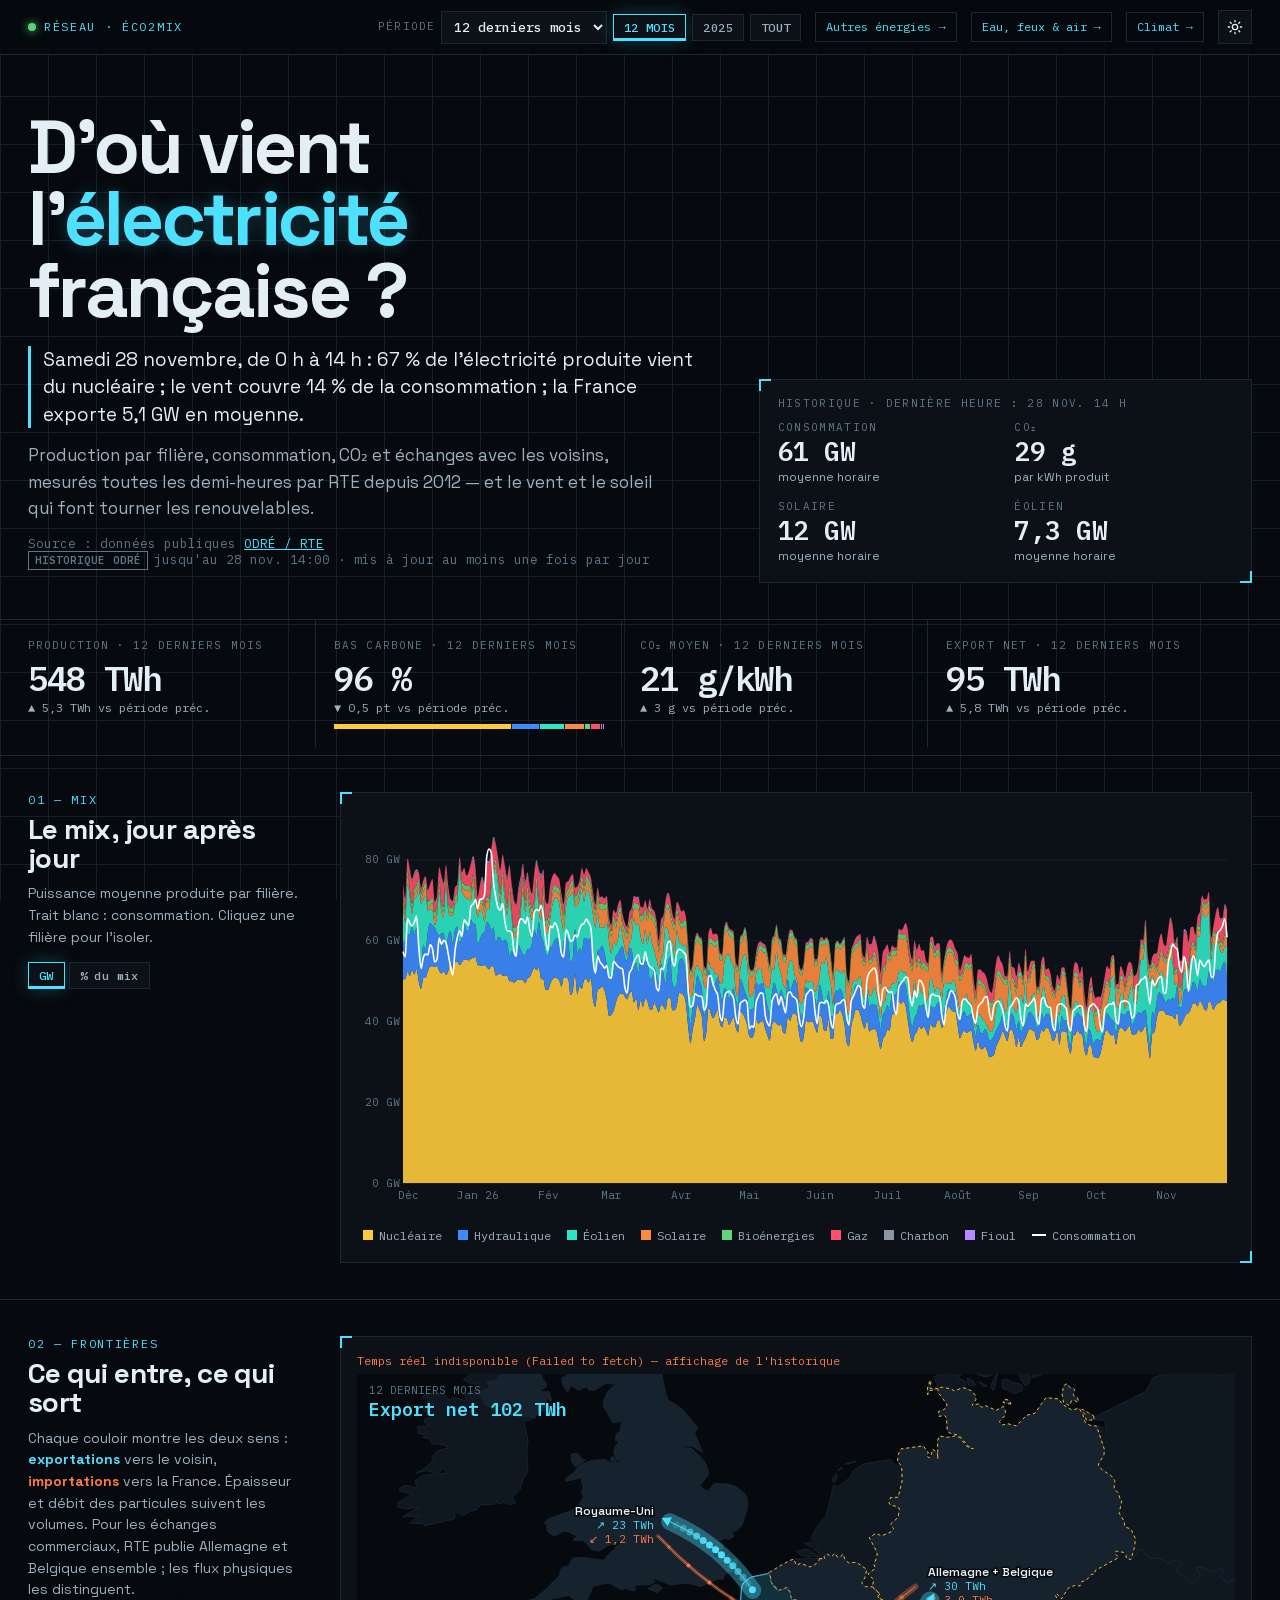
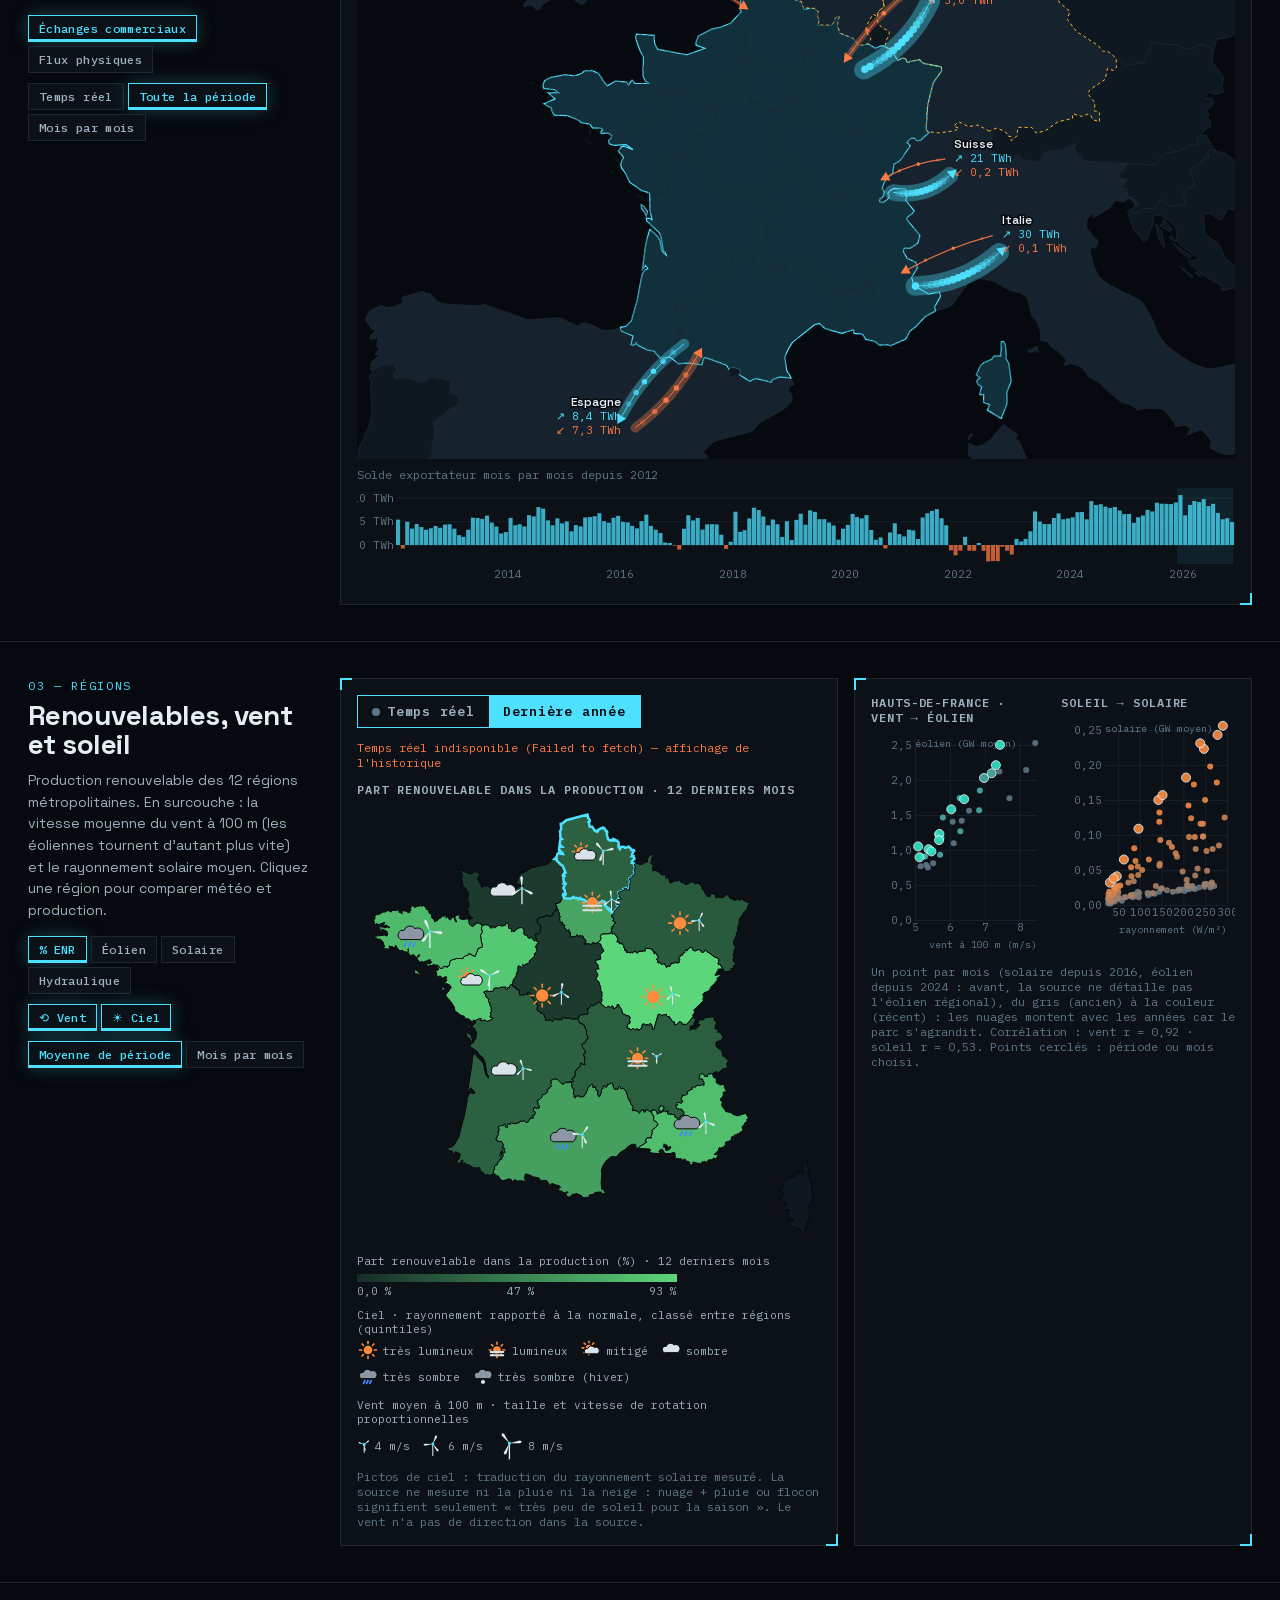
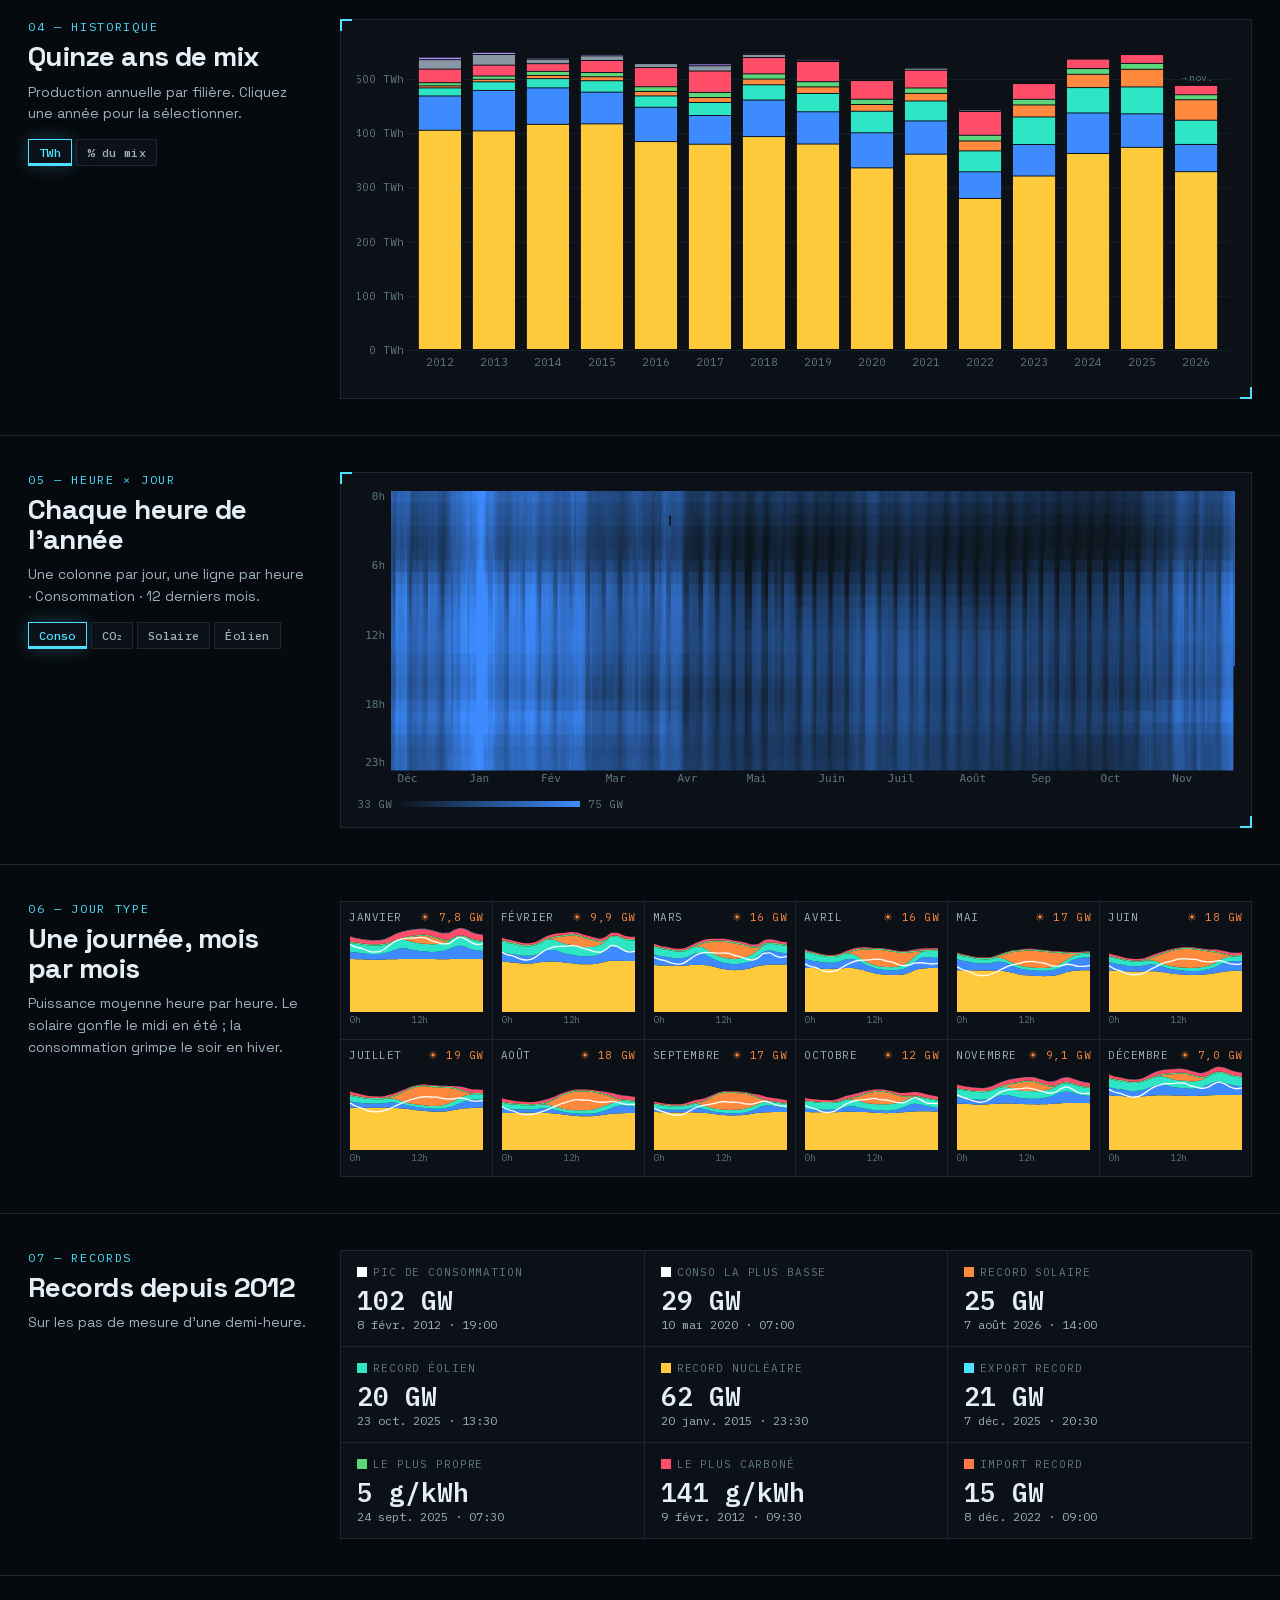
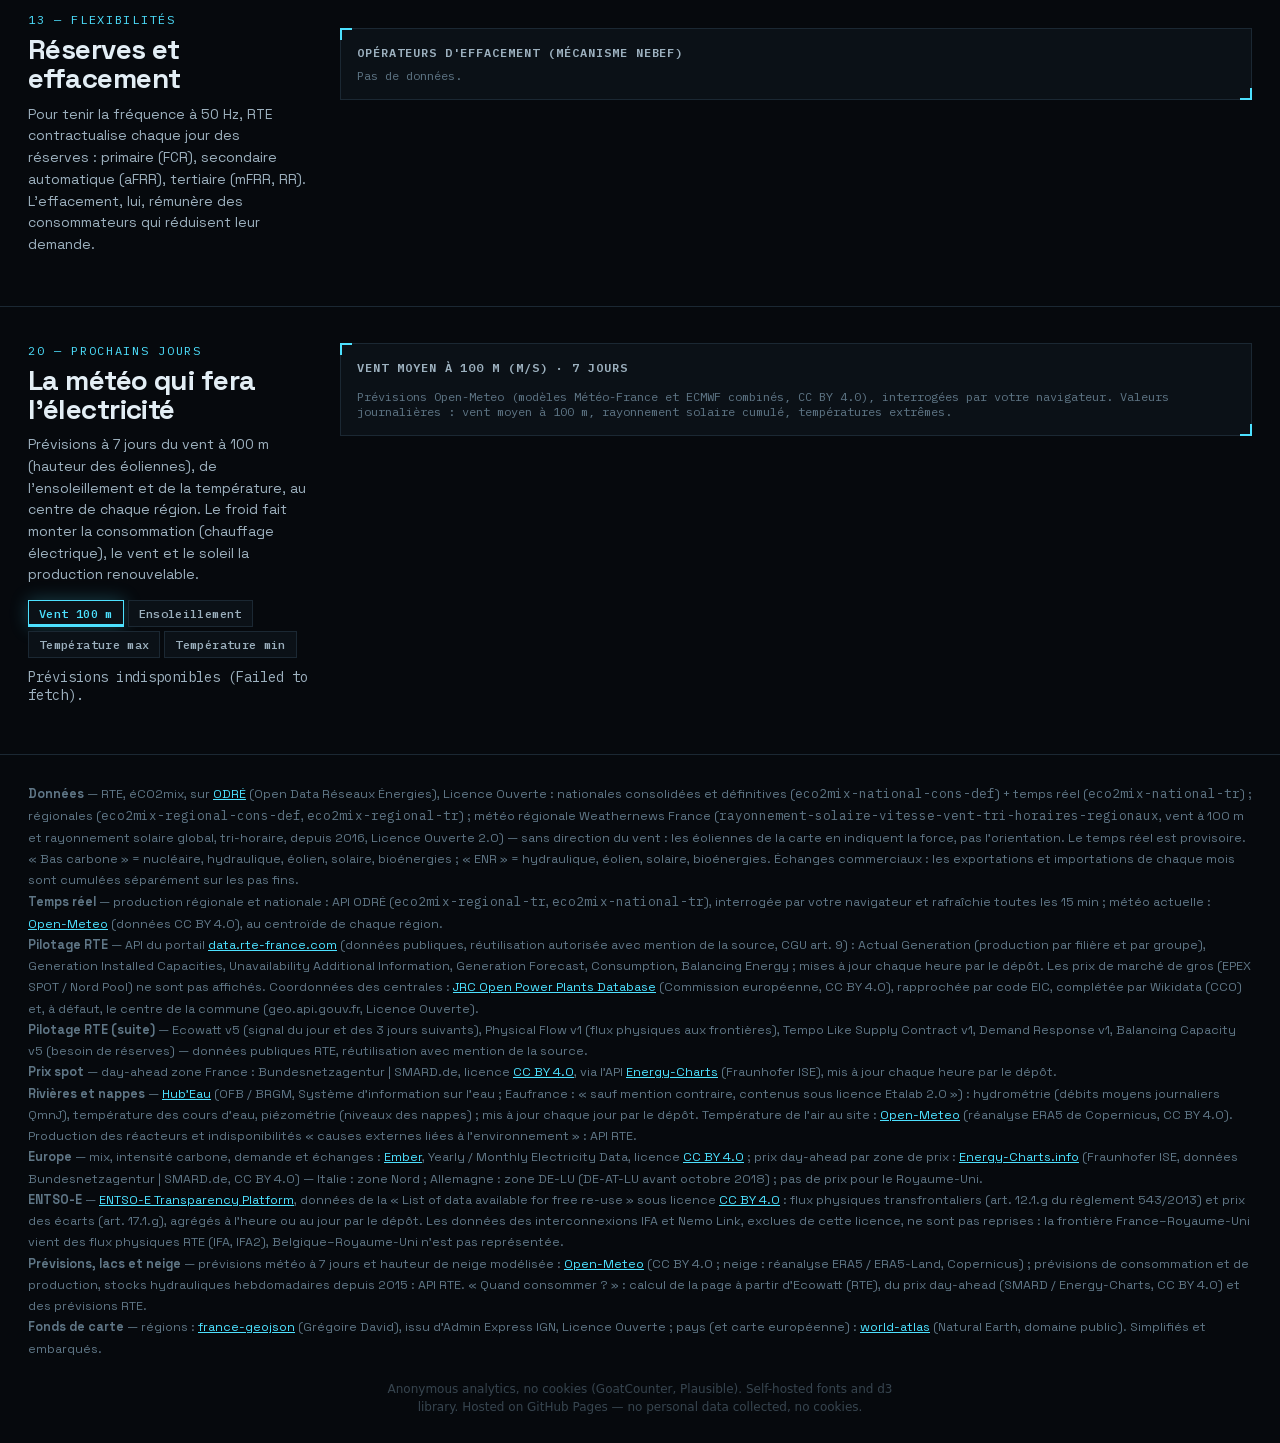
==== commit 82a1f173: "Données mises à jour (2026-11-28 13:49 UTC)" ====
--- a/site/index.html
+++ b/site/index.html
@@ -6,7 +6,7 @@
 <title>Réseau électrique français</title>
 <link rel="icon" href="favicon.svg" type="image/svg+xml">
 <script src="vendor/d3.min.js"></script>
-<script src="data.js?v=9671fbadab"></script>
+<script src="data.js?v=919a1e09c1"></script>
 <script src="geo.js"></script>
 <script src="rte.js"></script>
 <script src="prices.js"></script>
